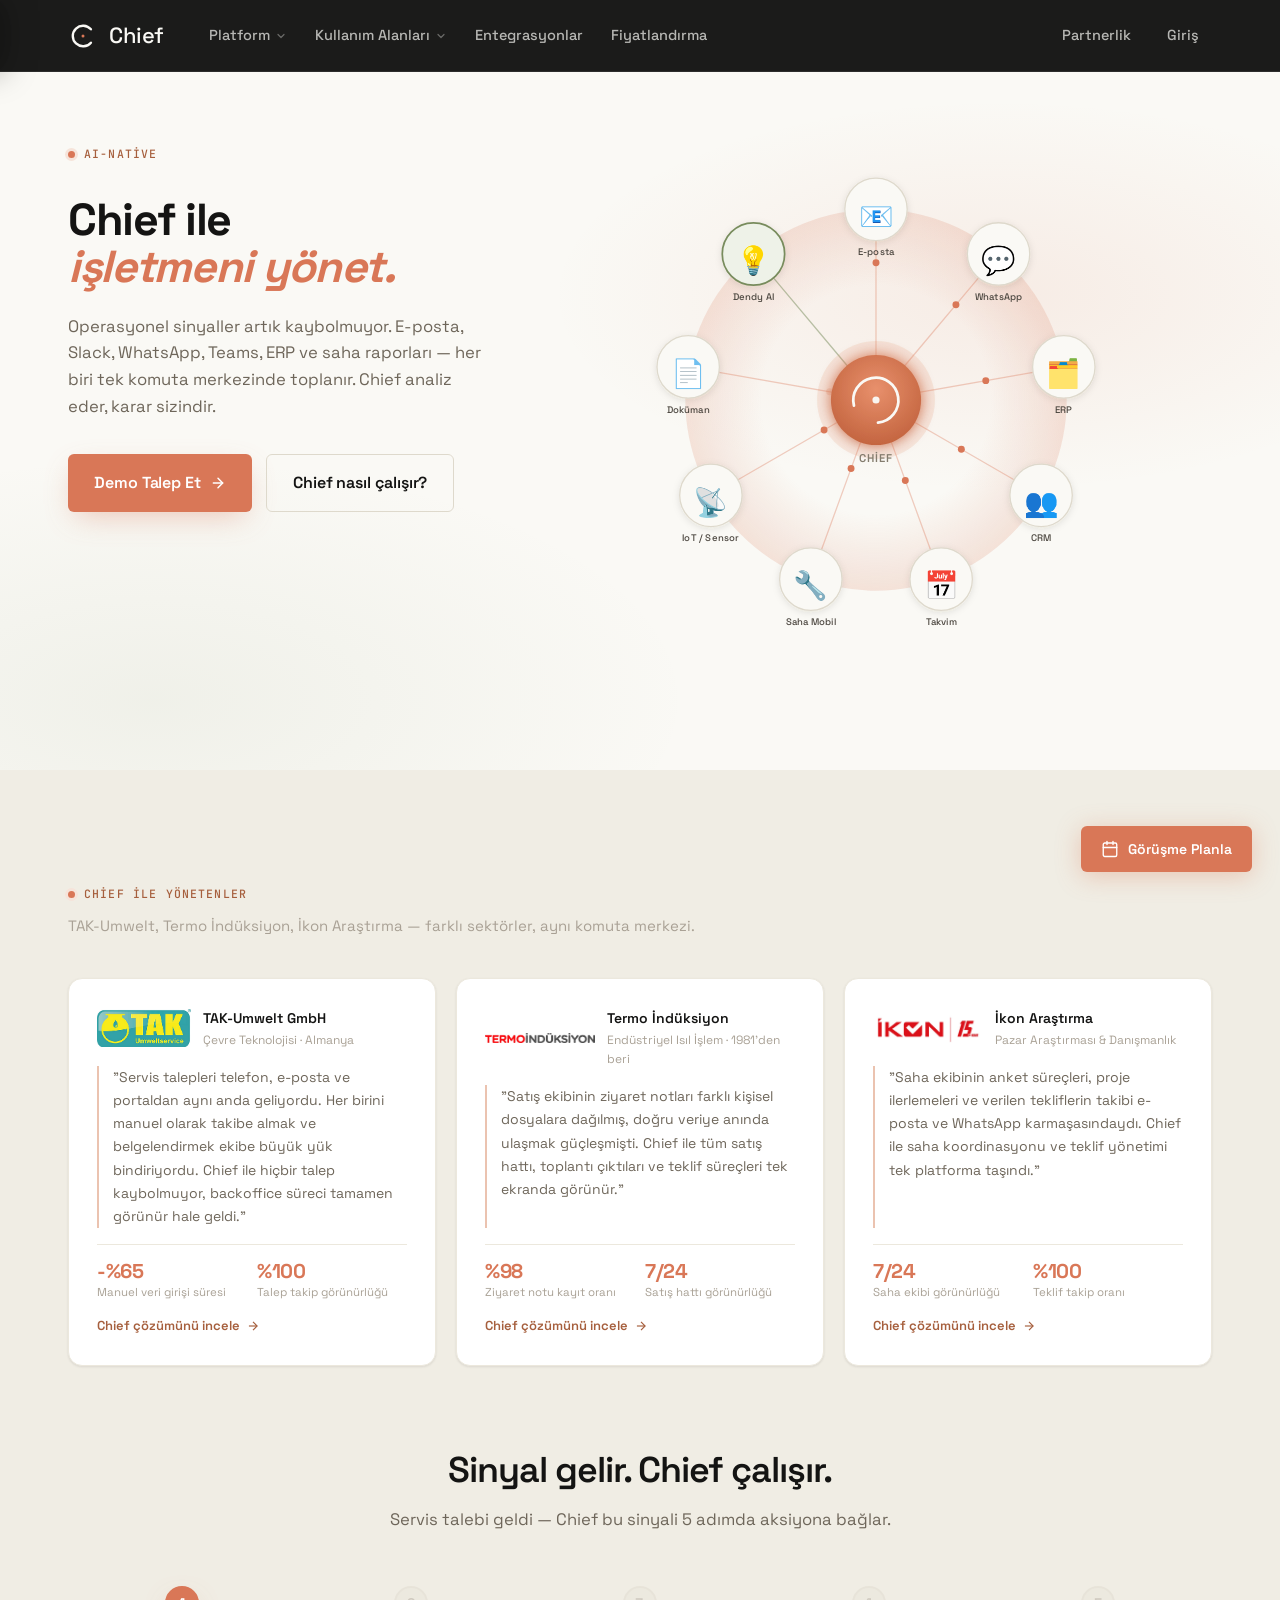
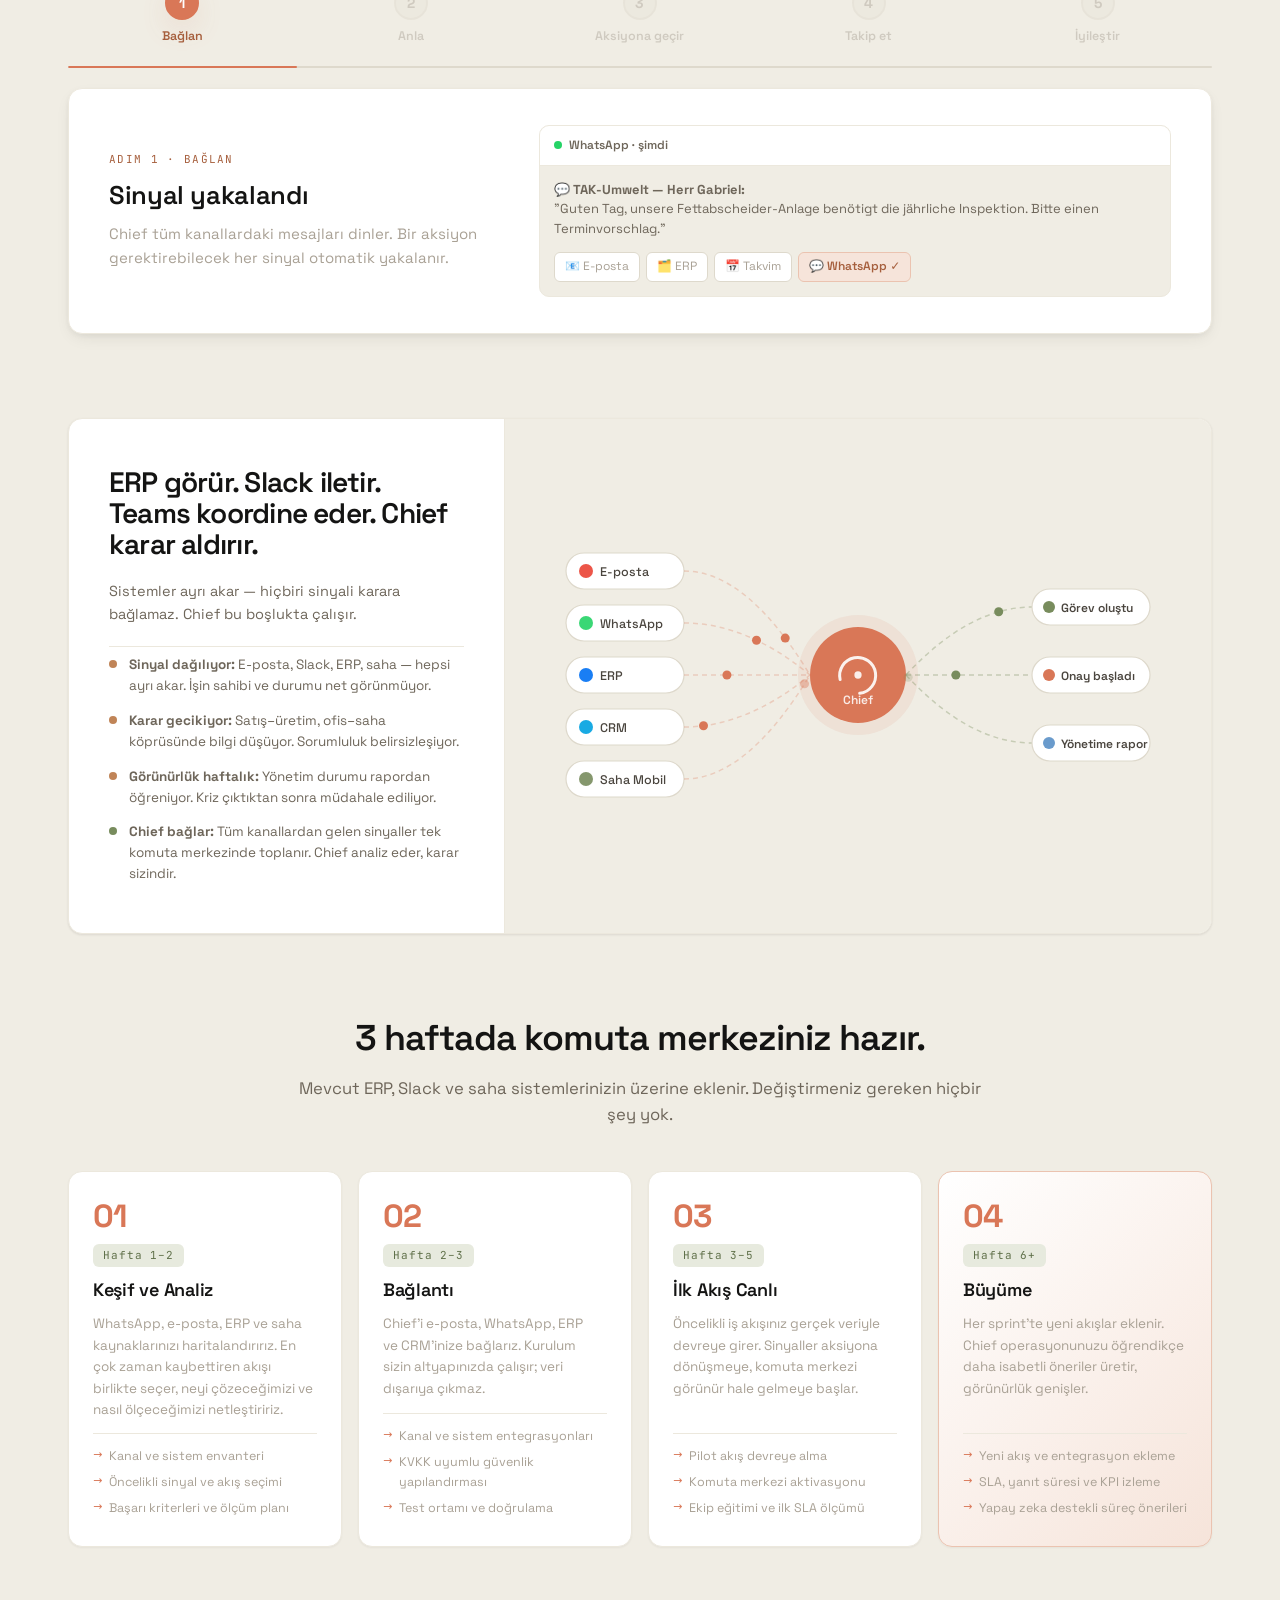
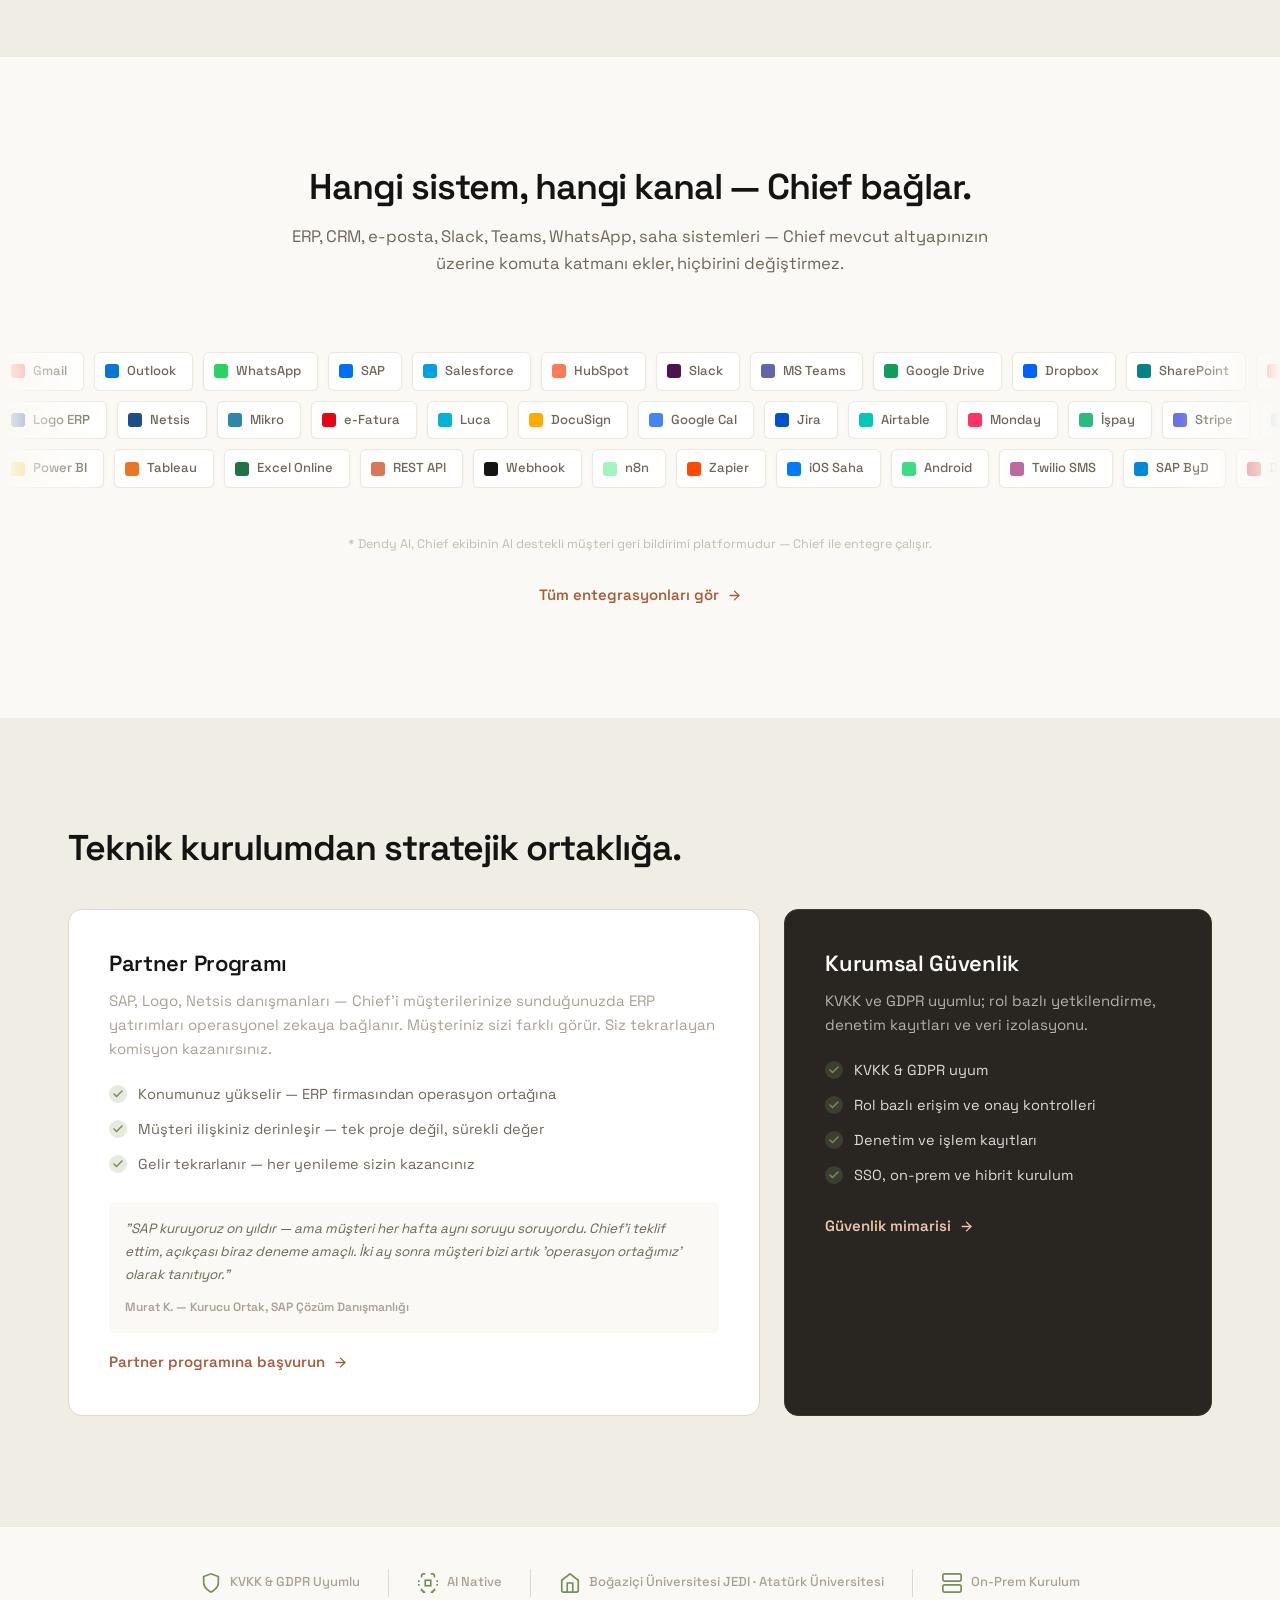
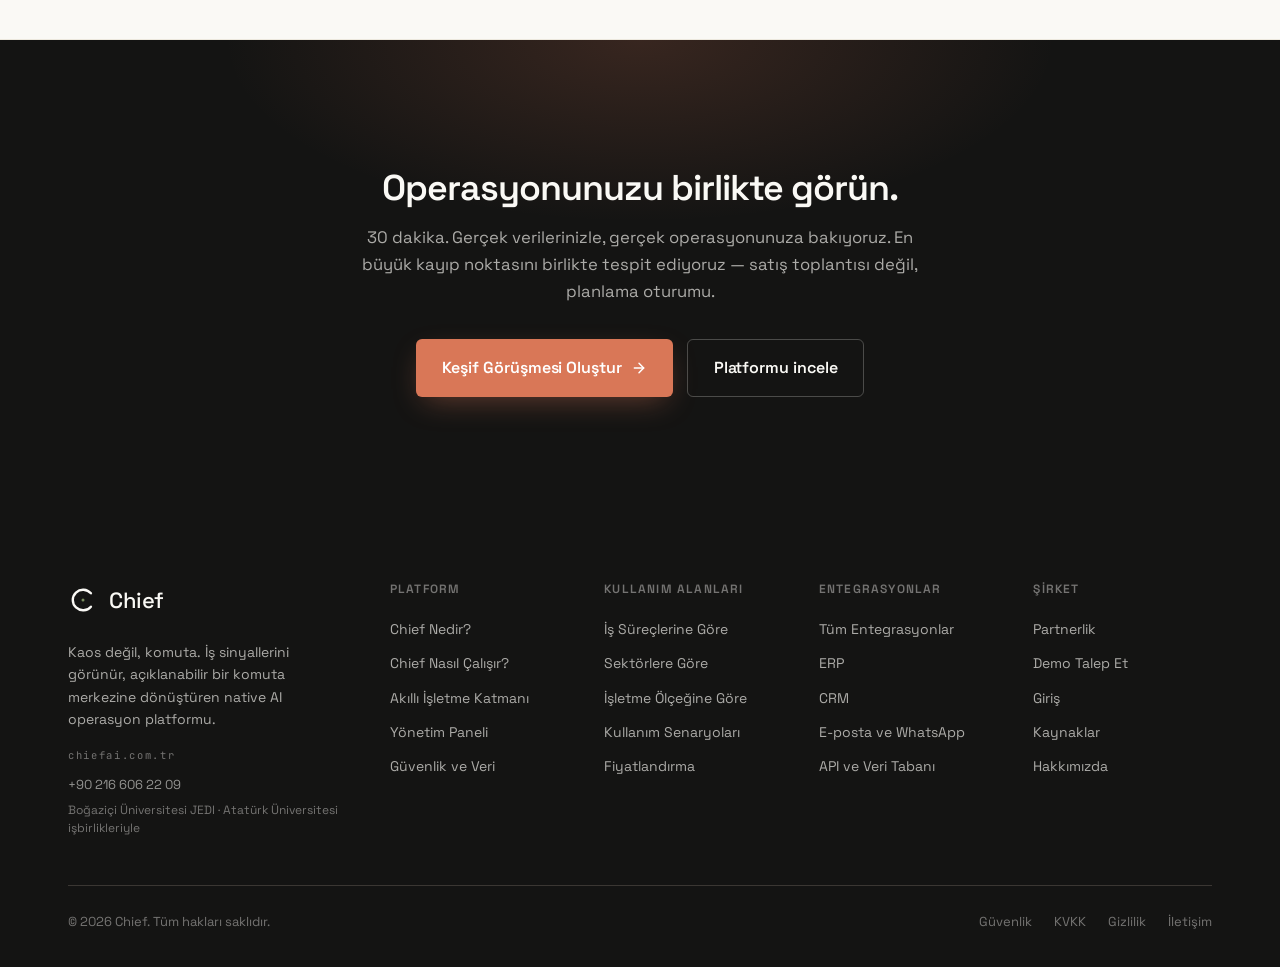
==== index-v2.html @ 94257697 "fix: Hakkimizda footer+drawer'a eklendi, footer kolon ID'leri duzeltildi" ====
<!DOCTYPE html>
<html lang="tr">
<head>
<meta charset="UTF-8" />
<meta http-equiv="Content-Type" content="text/html; charset=utf-8" />
<meta name="viewport" content="width=device-width, initial-scale=1.0" />
<title>Chief — İnsanın güvenilir yapay zeka ortağı · Native AI operasyon platformu</title>
<meta name="description" content="Chief; e-posta, WhatsApp, ERP, CRM ve saha kaynaklarından gelen iş sinyallerini görünür, açıklanabilir bir komuta merkezinde görev, onay ve karar destek akışlarına dönüştürür. İnsan denetiminde, AI-native." />
<link rel="stylesheet" href="fonts.css" />
<link rel="stylesheet" href="chief.css" />
<link rel="stylesheet" href="chief-hub.css" />
</head>
<body>

<!-- ============================ HEADER ============================ -->
<header class="site-header" id="siteHeader">
  <div class="nav-inner">
    <a href="#/" class="logo" aria-label="Chief ana sayfa">
      <svg class="logo-mark" viewBox="0 0 140 140" aria-hidden="true">
        <path class="c-ring" d="M 107 39 A 48 48 0 1 0 107 101" />
        <circle class="c-core" cx="70" cy="70" r="7" />
      </svg>
      <span class="logo-word">Chief</span>
    </a>

    <nav class="nav-main" aria-label="Ana menü">
      <a href="#/platform" class="nav-item" data-mega="platform">Platform <span class="chev"><svg viewBox="0 0 24 24" fill="none" stroke="currentColor" stroke-width="2.4" stroke-linecap="round" stroke-linejoin="round"><polyline points="6 9 12 15 18 9"/></svg></span></a>
      <a href="#/kullanim-alanlari" class="nav-item" data-mega="kullanim-alanlari">Kullanım Alanları <span class="chev"><svg viewBox="0 0 24 24" fill="none" stroke="currentColor" stroke-width="2.4" stroke-linecap="round" stroke-linejoin="round"><polyline points="6 9 12 15 18 9"/></svg></span></a>
      <a href="#/entegrasyonlar" class="nav-item">Entegrasyonlar</a>
      <a href="#/fiyatlandirma" class="nav-item">Fiyatlandırma</a>

    </nav>

    <button class="mobile-toggle" id="mobileToggle" aria-label="Menüyü aç"></button>

    <div class="nav-cta">
      <a href="#/partnerler" class="nav-cta-link">Partnerlik</a>
      <a href="#" class="nav-cta-link" id="loginTrigger">Giriş</a>
    </div>
  </div>
  <div id="megaContainer"></div>
  <div class="mobile-drawer" id="mobileDrawer"></div>
</header>

<main id="app" data-screen-label="Ana Sayfa">

<!-- ============================ HERO ============================ -->
<section class="hero">
  <div class="container">
    <div class="hero-grid">
      <div class="hero-copy">
        <span class="eyebrow" style="margin-bottom:18px">AI-native</span>
        <h1 style="margin-top:14px">Chief ile<br><em class="highlight">işletmeni yönet.</em></h1>
        <p class="lead hero-lead">Operasyonel sinyaller artık kaybolmuyor. E-posta, Slack, WhatsApp, Teams, ERP ve saha raporları — her biri tek komuta merkezinde toplanır. Chief analiz eder, karar sizindir.</p>
        <div class="hero-cta">
          <a href="#" data-cal="open" class="btn btn-clay btn-lg">Demo Talep Et <span class="arrow"><svg viewBox="0 0 24 24" fill="none" stroke="currentColor" stroke-width="2.2" stroke-linecap="round" stroke-linejoin="round"><line x1="5" y1="12" x2="19" y2="12"/><polyline points="12 5 19 12 12 19"/></svg></span></a>
          <a href="#/platform" class="btn btn-ghost btn-lg">Chief nasıl çalışır?</a>
        </div>
        <div id="heroChips" style="display:none"></div>
      </div>

      <div class="cc-stage" aria-hidden="true">
        <!-- Chief Hub Animation — Zapier-style bağlantı merkezi -->
        <div class="chief-hub-wrap">
          <svg class="chief-hub" viewBox="0 0 600 600" xmlns="http://www.w3.org/2000/svg"
               role="img" aria-label="Chief entegrasyon merkezi — 9 kaynak, bir komuta merkezi">
            <defs>
              <!-- Merkez clay daire glow -->
              <filter id="hubGlow" x="-50%" y="-50%" width="200%" height="200%">
                <feGaussianBlur stdDeviation="8" result="blur"/>
                <feMerge><feMergeNode in="blur"/><feMergeNode in="SourceGraphic"/></feMerge>
              </filter>
              <!-- Node drop-shadow -->
              <filter id="nodeShad" x="-30%" y="-30%" width="160%" height="160%">
                <feDropShadow dx="0" dy="2" stdDeviation="4" flood-color="rgba(41,38,34,0.10)"/>
              </filter>
              <!-- Clay merkez radial gradient -->
              <radialGradient id="clayGrad" cx="50%" cy="38%" r="62%">
                <stop offset="0%" stop-color="#E8906C"/>
                <stop offset="100%" stop-color="#C46540"/>
              </radialGradient>
              <!-- Breathing glow hale -->
              <radialGradient id="glowRing" cx="50%" cy="50%" r="50%">
                <stop offset="60%" stop-color="rgba(217,119,87,0)"/>
                <stop offset="100%" stop-color="rgba(217,119,87,0.18)"/>
              </radialGradient>
              <!-- animateMotion motion path'leri (defs içinde, görünmez) -->
              <path id="mp0" d="M300,248 L300,116"/>
              <path id="mp1" d="M333.4,260.2 L418.3,159"/>
              <path id="mp2" d="M351.2,291 L481.2,268"/>
              <path id="mp3" d="M345,326 L459.3,392"/>
              <path id="mp4" d="M317.8,348.9 L362.9,472.9"/>
              <path id="mp5" d="M282.2,348.9 L237.1,472.9"/>
              <path id="mp6" d="M255,326 L140.7,392"/>
              <path id="mp7" d="M248.8,291 L118.8,268"/>
              <path id="mp8" d="M266.6,260.2 L181.7,159"/>
            </defs>

            <!-- ARKA PLAN HALESİ -->
            <circle class="hub-glow-ring" cx="300" cy="300" r="220" fill="url(#glowRing)"/>

            <!-- BAĞLANTI ÇİZGİLERİ -->
            <line class="hub-line" id="l0" x1="300" y1="248" x2="300" y2="116" stroke="rgba(217,119,87,0.35)" stroke-width="1.5" stroke-linecap="round"/>
            <line class="hub-line" id="l1" x1="333.4" y1="260.2" x2="418.3" y2="159" stroke="rgba(217,119,87,0.35)" stroke-width="1.5" stroke-linecap="round"/>
            <line class="hub-line" id="l2" x1="351.2" y1="291" x2="481.2" y2="268" stroke="rgba(217,119,87,0.35)" stroke-width="1.5" stroke-linecap="round"/>
            <line class="hub-line" id="l3" x1="345" y1="326" x2="459.3" y2="392" stroke="rgba(217,119,87,0.35)" stroke-width="1.5" stroke-linecap="round"/>
            <line class="hub-line" id="l4" x1="317.8" y1="348.9" x2="362.9" y2="472.9" stroke="rgba(217,119,87,0.35)" stroke-width="1.5" stroke-linecap="round"/>
            <line class="hub-line" id="l5" x1="282.2" y1="348.9" x2="237.1" y2="472.9" stroke="rgba(217,119,87,0.35)" stroke-width="1.5" stroke-linecap="round"/>
            <line class="hub-line" id="l6" x1="255" y1="326" x2="140.7" y2="392" stroke="rgba(217,119,87,0.35)" stroke-width="1.5" stroke-linecap="round"/>
            <line class="hub-line" id="l7" x1="248.8" y1="291" x2="118.8" y2="268" stroke="rgba(217,119,87,0.35)" stroke-width="1.5" stroke-linecap="round"/>
            <line class="hub-line" id="l8" x1="266.6" y1="260.2" x2="181.7" y2="159" stroke="rgba(120,140,93,0.50)" stroke-width="1.5" stroke-linecap="round"/>

            <!-- DATA FLOW NOKTALARI -->
            <circle class="flow-dot" r="4" fill="#D97757" opacity="0">
              <animateMotion dur="2.4s" repeatCount="indefinite" begin="1.2s"><mpath href="#mp0"/></animateMotion>
              <animate attributeName="opacity" values="0;1;1;0" keyTimes="0;0.08;0.88;1" dur="2.4s" repeatCount="indefinite" begin="1.2s"/>
            </circle>
            <circle class="flow-dot" r="4" fill="#D97757" opacity="0">
              <animateMotion dur="2.4s" repeatCount="indefinite" begin="1.47s"><mpath href="#mp1"/></animateMotion>
              <animate attributeName="opacity" values="0;1;1;0" keyTimes="0;0.08;0.88;1" dur="2.4s" repeatCount="indefinite" begin="1.47s"/>
            </circle>
            <circle class="flow-dot" r="4" fill="#D97757" opacity="0">
              <animateMotion dur="2.4s" repeatCount="indefinite" begin="1.74s"><mpath href="#mp2"/></animateMotion>
              <animate attributeName="opacity" values="0;1;1;0" keyTimes="0;0.08;0.88;1" dur="2.4s" repeatCount="indefinite" begin="1.74s"/>
            </circle>
            <circle class="flow-dot" r="4" fill="#D97757" opacity="0">
              <animateMotion dur="2.4s" repeatCount="indefinite" begin="2.01s"><mpath href="#mp3"/></animateMotion>
              <animate attributeName="opacity" values="0;1;1;0" keyTimes="0;0.08;0.88;1" dur="2.4s" repeatCount="indefinite" begin="2.01s"/>
            </circle>
            <circle class="flow-dot" r="4" fill="#D97757" opacity="0">
              <animateMotion dur="2.4s" repeatCount="indefinite" begin="2.28s"><mpath href="#mp4"/></animateMotion>
              <animate attributeName="opacity" values="0;1;1;0" keyTimes="0;0.08;0.88;1" dur="2.4s" repeatCount="indefinite" begin="2.28s"/>
            </circle>
            <circle class="flow-dot" r="4" fill="#D97757" opacity="0">
              <animateMotion dur="2.4s" repeatCount="indefinite" begin="2.55s"><mpath href="#mp5"/></animateMotion>
              <animate attributeName="opacity" values="0;1;1;0" keyTimes="0;0.08;0.88;1" dur="2.4s" repeatCount="indefinite" begin="2.55s"/>
            </circle>
            <circle class="flow-dot" r="4" fill="#D97757" opacity="0">
              <animateMotion dur="2.4s" repeatCount="indefinite" begin="2.82s"><mpath href="#mp6"/></animateMotion>
              <animate attributeName="opacity" values="0;1;1;0" keyTimes="0;0.08;0.88;1" dur="2.4s" repeatCount="indefinite" begin="2.82s"/>
            </circle>
            <circle class="flow-dot" r="4" fill="#D97757" opacity="0">
              <animateMotion dur="2.4s" repeatCount="indefinite" begin="3.09s"><mpath href="#mp7"/></animateMotion>
              <animate attributeName="opacity" values="0;1;1;0" keyTimes="0;0.08;0.88;1" dur="2.4s" repeatCount="indefinite" begin="3.09s"/>
            </circle>
            <!-- Dendy flow dot: sage rengi -->
            <circle class="flow-dot" r="4" fill="#788C5D" opacity="0">
              <animateMotion dur="2.4s" repeatCount="indefinite" begin="3.36s"><mpath href="#mp8"/></animateMotion>
              <animate attributeName="opacity" values="0;1;1;0" keyTimes="0;0.08;0.88;1" dur="2.4s" repeatCount="indefinite" begin="3.36s"/>
            </circle>

            <!-- ENTEGRASYON NODE'LARI -->
            <!-- 0: E-posta  (300, 80) -->
            <g class="hub-node" style="animation-delay:0.05s,0.5s" transform="translate(300,80)">
              <circle r="36" fill="#FAF9F5" stroke="#DED9CC" stroke-width="1.5" filter="url(#nodeShad)"/>
              <text class="node-icon" y="4" text-anchor="middle">&#x1F4E7;</text>
              <text class="node-label hide-xs" y="53" text-anchor="middle">E-posta</text>
            </g>
            <!-- 1: WhatsApp  (441.4, 131.5) -->
            <g class="hub-node" style="animation-delay:0.15s,0.8s" transform="translate(441.4,131.5)">
              <circle r="36" fill="#FAF9F5" stroke="#DED9CC" stroke-width="1.5" filter="url(#nodeShad)"/>
              <text class="node-icon" y="4" text-anchor="middle">&#x1F4AC;</text>
              <text class="node-label hide-xs" y="53" text-anchor="middle">WhatsApp</text>
            </g>
            <!-- 2: ERP  (516.7, 261.8) -->
            <g class="hub-node" style="animation-delay:0.25s,1.1s" transform="translate(516.7,261.8)">
              <circle r="36" fill="#FAF9F5" stroke="#DED9CC" stroke-width="1.5" filter="url(#nodeShad)"/>
              <text class="node-icon" y="4" text-anchor="middle">&#x1F5C2;&#xFE0F;</text>
              <text class="node-label hide-xs" y="53" text-anchor="middle">ERP</text>
            </g>
            <!-- 3: CRM  (490.5, 410.0) -->
            <g class="hub-node" style="animation-delay:0.35s,1.4s" transform="translate(490.5,410)">
              <circle r="36" fill="#FAF9F5" stroke="#DED9CC" stroke-width="1.5" filter="url(#nodeShad)"/>
              <text class="node-icon" y="4" text-anchor="middle">&#x1F465;</text>
              <text class="node-label hide-xs" y="53" text-anchor="middle">CRM</text>
            </g>
            <!-- 4: Takvim  (375.2, 506.7) -->
            <g class="hub-node" style="animation-delay:0.45s,1.7s" transform="translate(375.2,506.7)">
              <circle r="36" fill="#FAF9F5" stroke="#DED9CC" stroke-width="1.5" filter="url(#nodeShad)"/>
              <text class="node-icon" y="4" text-anchor="middle">&#x1F4C5;</text>
              <text class="node-label hide-xs" y="53" text-anchor="middle">Takvim</text>
            </g>
            <!-- 5: Saha Mobil  (224.8, 506.7) -->
            <g class="hub-node" style="animation-delay:0.55s,2.0s" transform="translate(224.8,506.7)">
              <circle r="36" fill="#FAF9F5" stroke="#DED9CC" stroke-width="1.5" filter="url(#nodeShad)"/>
              <text class="node-icon" y="4" text-anchor="middle">&#x1F527;</text>
              <text class="node-label hide-xs" y="53" text-anchor="middle">Saha Mobil</text>
            </g>
            <!-- 6: IoT/Sensör  (109.5, 410.0) -->
            <g class="hub-node" style="animation-delay:0.65s,2.3s" transform="translate(109.5,410)">
              <circle r="36" fill="#FAF9F5" stroke="#DED9CC" stroke-width="1.5" filter="url(#nodeShad)"/>
              <text class="node-icon" y="4" text-anchor="middle">&#x1F4E1;</text>
              <text class="node-label hide-xs" y="53" text-anchor="middle">IoT / Sensor</text>
            </g>
            <!-- 7: Dokümanlar  (83.3, 261.8) -->
            <g class="hub-node" style="animation-delay:0.75s,2.6s" transform="translate(83.3,261.8)">
              <circle r="36" fill="#FAF9F5" stroke="#DED9CC" stroke-width="1.5" filter="url(#nodeShad)"/>
              <text class="node-icon" y="4" text-anchor="middle">&#x1F4C4;</text>
              <text class="node-label hide-xs" y="53" text-anchor="middle">Doküman</text>
            </g>
            <!-- 8: Dendy  (158.6, 131.5) — AI partner, sage border -->
            <g class="hub-node hub-node--sage" style="animation-delay:0.85s,2.9s" transform="translate(158.6,131.5)">
              <circle r="36" fill="#EEF2E8" stroke="#788C5D" stroke-width="2" filter="url(#nodeShad)"/>
              <text class="node-icon" y="4" text-anchor="middle">&#x1F4A1;</text>
              <text class="node-label hide-xs" y="53" text-anchor="middle" fill="#5F7049">Dendy AI</text>
            </g>

            <!-- CHIEF MERKEZ -->
            <circle class="hub-center-halo" cx="300" cy="300" r="68" fill="rgba(217,119,87,0.14)"/>
            <circle class="hub-center-ring" cx="300" cy="300" r="52" fill="url(#clayGrad)" filter="url(#hubGlow)"/>
            <!-- C arc: doğru koordinatlar (r=26, merkez 300,300, gap sağda ~80°) + rotasyon -->
            <path d="M 320 283 A 26 26 0 1 0 320 317"
                  fill="none" stroke="#FAF9F5" stroke-width="3.2" stroke-linecap="round">
              <animateTransform attributeName="transform" type="rotate"
                from="0 300 300" to="360 300 300" dur="9s" repeatCount="indefinite"/>
            </path>
            <!-- Merkez nokta: sabit, hafif pulse -->
            <circle cx="300" cy="300" r="4.5" fill="#FAF9F5">
              <animate attributeName="r" values="4;5.5;4" dur="3s" repeatCount="indefinite"/>
              <animate attributeName="opacity" values="1;0.65;1" dur="3s" repeatCount="indefinite"/>
            </circle>
            <text class="hub-center-label" x="300" y="372" text-anchor="middle">Chief</text>
          </svg>
        </div>
      </div>
    </div>
  </div>
</section>

<!-- ============================ SOCIAL PROOF ============================ -->
<section class="social-proof-section">
  <div class="container">
    <div class="sp-header reveal">
      <span class="eyebrow">Chief ile Yönetenler</span>
      <p class="sp-sub">TAK-Umwelt, Termo İndüksiyon, İkon Araştırma — farklı sektörler, aynı komuta merkezi.</p>
    </div>
    <div class="sp-grid">

      <div class="sp-card reveal" data-delay="0">
        <div class="sp-logo-row">
          <div class="sp-logo-img-wrap">
            <img src="logo-tak.png" alt="TAK-Umwelt GmbH" class="sp-logo-img">
          </div>
          <div>
            <div class="sp-company">TAK-Umwelt GmbH</div>
            <div class="sp-industry">Çevre Teknolojisi · Almanya</div>
          </div>
        </div>
        <blockquote class="sp-quote">"Servis talepleri telefon, e-posta ve portaldan aynı anda geliyordu. Her birini manuel olarak takibe almak ve belgelendirmek ekibe büyük yük bindiriyordu. Chief ile hiçbir talep kaybolmuyor, backoffice süreci tamamen görünür hale geldi."</blockquote>
        <div class="sp-metrics">
          <div class="sp-metric"><span class="sp-num">-%65</span><span class="sp-label">Manuel veri girişi süresi</span></div>
          <div class="sp-metric"><span class="sp-num">%100</span><span class="sp-label">Talep takip görünürlüğü</span></div>
        </div>
        <button class="sp-read-btn" data-case="tak">Chief çözümünü incele <svg viewBox="0 0 24 24" fill="none" stroke="currentColor" stroke-width="2" width="14" height="14"><line x1="5" y1="12" x2="19" y2="12"/><polyline points="12 5 19 12 12 19"/></svg></button>
      </div>

      <div class="sp-card reveal" data-delay="120">
        <div class="sp-logo-row">
          <div class="sp-logo-img-wrap">
            <img src="logo-termoinduktion.jpg" alt="Termo İndüksiyon" class="sp-logo-img">
          </div>
          <div>
            <div class="sp-company">Termo İndüksiyon</div>
            <div class="sp-industry">Endüstriyel Isıl İşlem · 1981'den beri</div>
          </div>
        </div>
        <blockquote class="sp-quote">"Satış ekibinin ziyaret notları farklı kişisel dosyalara dağılmış, doğru veriye anında ulaşmak güçleşmişti. Chief ile tüm satış hattı, toplantı çıktıları ve teklif süreçleri tek ekranda görünür."</blockquote>
        <div class="sp-metrics">
          <div class="sp-metric"><span class="sp-num">%98</span><span class="sp-label">Ziyaret notu kayıt oranı</span></div>
          <div class="sp-metric"><span class="sp-num">7/24</span><span class="sp-label">Satış hattı görünürlüğü</span></div>
        </div>
        <button class="sp-read-btn" data-case="termo">Chief çözümünü incele <svg viewBox="0 0 24 24" fill="none" stroke="currentColor" stroke-width="2" width="14" height="14"><line x1="5" y1="12" x2="19" y2="12"/><polyline points="12 5 19 12 12 19"/></svg></button>
      </div>

      <div class="sp-card reveal" data-delay="240">
        <div class="sp-logo-row">
          <div class="sp-logo-img-wrap">
            <img src="logo-ikon.png" alt="İkon Araştırma" class="sp-logo-img">
          </div>
          <div>
            <div class="sp-company">İkon Araştırma</div>
            <div class="sp-industry">Pazar Araştırması & Danışmanlık</div>
          </div>
        </div>
        <blockquote class="sp-quote">"Saha ekibinin anket süreçleri, proje ilerlemeleri ve verilen tekliflerin takibi e-posta ve WhatsApp karmaşasındaydı. Chief ile saha koordinasyonu ve teklif yönetimi tek platforma taşındı."</blockquote>
        <div class="sp-metrics">
          <div class="sp-metric"><span class="sp-num">7/24</span><span class="sp-label">Saha ekibi görünürlüğü</span></div>
          <div class="sp-metric"><span class="sp-num">%100</span><span class="sp-label">Teklif takip oranı</span></div>
        </div>
        <button class="sp-read-btn" data-case="ikon">Chief çözümünü incele <svg viewBox="0 0 24 24" fill="none" stroke="currentColor" stroke-width="2" width="14" height="14"><line x1="5" y1="12" x2="19" y2="12"/><polyline points="12 5 19 12 12 19"/></svg></button>
      </div>

    </div>
  </div>
</section>


<!-- ============================ FLOW ============================ -->
<section class="bg-warm section-flow">
  <div class="container">
    <div class="section-head center reveal">
      <h2>Sinyal gelir. Chief çalışır.</h2>
      <p class="lead">Servis talebi geldi — Chief bu sinyali 5 adımda aksiyona bağlar.</p>
    </div>

    <div class="flow-player reveal" data-delay="100" id="flowPlayer">
      <!-- Adım çubuğu -->
      <div class="fp-track">
        <div class="fp-step fp-active" data-i="0"><span class="fp-num">1</span><span class="fp-lbl">Bağlan</span></div>
        <div class="fp-step" data-i="1"><span class="fp-num">2</span><span class="fp-lbl">Anla</span></div>
        <div class="fp-step" data-i="2"><span class="fp-num">3</span><span class="fp-lbl">Aksiyona geçir</span></div>
        <div class="fp-step" data-i="3"><span class="fp-num">4</span><span class="fp-lbl">Takip et</span></div>
        <div class="fp-step" data-i="4"><span class="fp-num">5</span><span class="fp-lbl">İyileştir</span></div>
        <div class="fp-bar"><div class="fp-bar-fill" id="fpBarFill"></div></div>
      </div>

      <!-- İçerik kartları -->
      <div class="fp-cards">

        <!-- Adım 1: Bağlan -->
        <div class="fp-card fp-visible" data-i="0">
          <div class="fp-card-left">
            <div class="fp-tag">Adım 1 · Bağlan</div>
            <h3>Sinyal yakalandı</h3>
            <p>Chief tüm kanallardaki mesajları dinler. Bir aksiyon gerektirebilecek her sinyal otomatik yakalanır.</p>
          </div>
          <div class="fp-card-right">
            <div class="fp-mock">
              <div class="fp-mock-bar"><span class="fp-mock-dot" style="background:#25D366"></span> WhatsApp · şimdi</div>
              <div class="fp-mock-msg">💬 <b>TAK-Umwelt — Herr Gabriel:</b><br>"Guten Tag, unsere Fettabscheider-Anlage benötigt die jährliche Inspektion. Bitte einen Terminvorschlag."</div>
              <div class="fp-mock-chips">
                <span class="fp-chip">📧 E-posta</span>
                <span class="fp-chip">🗂️ ERP</span>
                <span class="fp-chip">📅 Takvim</span>
                <span class="fp-chip fp-chip-active">💬 WhatsApp ✓</span>
              </div>
            </div>
          </div>
        </div>

        <!-- Adım 2: Anla -->
        <div class="fp-card" data-i="1">
          <div class="fp-card-left">
            <div class="fp-tag">Adım 2 · Anla</div>
            <h3>İçerik analiz edildi</h3>
            <p>Konu, müşteri, aciliyet ve eksik bilgiler otomatik tespit edilir. İnsan okumak zorunda değil.</p>
          </div>
          <div class="fp-card-right">
            <div class="fp-mock">
              <div class="fp-mock-bar"><span class="fp-mock-dot" style="background:#788C5D"></span> Chief · Analiz</div>
              <div class="fp-mock-rows">
                <div class="fp-row"><span class="fp-row-k">Konu</span><span class="fp-row-v">Yıllık Bakım Talebi</span></div>
                <div class="fp-row"><span class="fp-row-k">Müşteri</span><span class="fp-row-v">TAK-Umwelt — Herr Gabriel</span></div>
                <div class="fp-row"><span class="fp-row-k">Ekipman</span><span class="fp-row-v">Fettabscheider Anlage</span></div>
                <div class="fp-row fp-row-warn"><span class="fp-row-k">⚠ Eksik</span><span class="fp-row-v">Müsaitlik tarihi, saha adresi</span></div>
              </div>
            </div>
          </div>
        </div>

        <!-- Adım 3: Aksiyona geçir -->
        <div class="fp-card" data-i="2">
          <div class="fp-card-left">
            <div class="fp-tag">Adım 3 · Aksiyona geçir</div>
            <h3>Görev ve onay oluştu</h3>
            <p>Sorumlu atandı, SLA belirlendi, onay zinciri kuruldu. Her şey kayıt altında.</p>
          </div>
          <div class="fp-card-right">
            <div class="fp-mock">
              <div class="fp-mock-bar"><span class="fp-mock-dot" style="background:#D97757"></span> Chief · Görev #1284</div>
              <div class="fp-mock-rows">
                <div class="fp-row"><span class="fp-row-k">Sorumlu</span><span class="fp-row-v">Satış Ekibi</span></div>
                <div class="fp-row"><span class="fp-row-k">SLA</span><span class="fp-row-v">24 saat</span></div>
                <div class="fp-row"><span class="fp-row-k">Onay</span><span class="fp-row-v">Satış Müdürü → CFO</span></div>
                <div class="fp-row fp-row-ok"><span class="fp-row-k">Durum</span><span class="fp-row-v">✓ Akışta</span></div>
              </div>
            </div>
          </div>
        </div>

        <!-- Adım 4: Takip et -->
        <div class="fp-card" data-i="3">
          <div class="fp-card-left">
            <div class="fp-tag">Adım 4 · Takip et</div>
            <h3>Komuta merkezinde izleniyor</h3>
            <p>Gecikme, risk ve tamamlama durumu gerçek zamanlı görünür. Yönetim ekranına düşer.</p>
          </div>
          <div class="fp-card-right">
            <div class="fp-mock">
              <div class="fp-mock-bar"><span class="fp-mock-dot" style="background:#D97757"></span> Komuta Merkezi</div>
              <div class="fp-mock-stats">
                <div class="fp-stat-box"><div class="fp-stat-n">128</div><div class="fp-stat-l">Açık İş</div></div>
                <div class="fp-stat-box fp-stat-clay"><div class="fp-stat-n">23</div><div class="fp-stat-l">Öneri</div></div>
                <div class="fp-stat-box fp-stat-warn"><div class="fp-stat-n">14</div><div class="fp-stat-l">Riskli</div></div>
                <div class="fp-stat-box"><div class="fp-stat-n">7</div><div class="fp-stat-l">Onay Bekler</div></div>
              </div>
            </div>
          </div>
        </div>

        <!-- Adım 5: İyileştir -->
        <div class="fp-card" data-i="4">
          <div class="fp-card-left">
            <div class="fp-tag">Adım 5 · İyileştir</div>
            <h3>Haftalık özet hazırlandı</h3>
            <p>Tüm süreçteki KPI, gecikme ve iyileştirme önerileri otomatik raporlanır.</p>
          </div>
          <div class="fp-card-right">
            <div class="fp-mock">
              <div class="fp-mock-bar"><span class="fp-mock-dot" style="background:#788C5D"></span> Chief · Haftalık Özet</div>
              <div class="fp-mock-rows">
                <div class="fp-row fp-row-ok"><span class="fp-row-k">Teklif SLA</span><span class="fp-row-v">%94 zamanında</span></div>
                <div class="fp-row"><span class="fp-row-k">Onay süresi</span><span class="fp-row-v">Ort. 4.2 saat</span></div>
                <div class="fp-row fp-row-warn"><span class="fp-row-k">Öneri</span><span class="fp-row-v">Saha devir teslimi yavaşlıyor</span></div>
              </div>
            </div>
          </div>
        </div>

      </div><!-- /fp-cards -->
    </div><!-- /flow-player -->
  </div>
</section>

<!-- ============================ NEDEN CHIEF ============================ -->
<section class="neden-chief-section">
  <div class="container">
    <div class="nc-layout">
      <!-- Sol: başlık + sade liste -->
      <div class="nc-left">
        <h2>ERP görür. Slack iletir. Teams koordine eder. Chief karar aldırır.</h2>
        <p class="lead">Sistemler ayrı akar — hiçbiri sinyali karara bağlamaz. Chief bu boşlukta çalışır.</p>
        <ul class="nc-list">
          <li>
            <span class="nc-li-dot" style="background:var(--copper)"></span>
            <span><strong>Sinyal dağılıyor:</strong> E-posta, Slack, ERP, saha — hepsi ayrı akar. İşin sahibi ve durumu net görünmüyor.</span>
          </li>
          <li>
            <span class="nc-li-dot" style="background:var(--copper)"></span>
            <span><strong>Karar gecikiyor:</strong> Satış–üretim, ofis–saha köprüsünde bilgi düşüyor. Sorumluluk belirsizleşiyor.</span>
          </li>
          <li>
            <span class="nc-li-dot" style="background:var(--copper)"></span>
            <span><strong>Görünürlük haftalık:</strong> Yönetim durumu rapordan öğreniyor. Kriz çıktıktan sonra müdahale ediliyor.</span>
          </li>
          <li>
            <span class="nc-li-dot" style="background:var(--sage)"></span>
            <span><strong>Chief bağlar:</strong> Tüm kanallardan gelen sinyaller tek komuta merkezinde toplanır. Chief analiz eder, karar sizindir.</span>
          </li>
        </ul>
      </div>

      <!-- Sağ: Self-contained SVG diagram -->
      <div class="nc-right">
        <svg class="nc-diagram-svg" viewBox="0 0 600 300" xmlns="http://www.w3.org/2000/svg">
          <!-- Kaynak kutuları: x=8, w=118, h=36, rx=18 -->
          <!-- E-posta y=27 -->
          <rect x="8" y="27" width="118" height="36" rx="18" fill="#fff" stroke="#DED9CC" stroke-width="1.2"/>
          <circle cx="28" cy="45" r="7" fill="#EA4335" opacity=".9"/>
          <text x="42" y="50" font-family="Space Grotesk,sans-serif" font-size="12.5" fill="#4A453E" font-weight="500">E-posta</text>

          <!-- WhatsApp y=79 -->
          <rect x="8" y="79" width="118" height="36" rx="18" fill="#fff" stroke="#DED9CC" stroke-width="1.2"/>
          <circle cx="28" cy="97" r="7" fill="#25D366" opacity=".9"/>
          <text x="42" y="102" font-family="Space Grotesk,sans-serif" font-size="12.5" fill="#4A453E" font-weight="500">WhatsApp</text>

          <!-- ERP y=131 -->
          <rect x="8" y="131" width="118" height="36" rx="18" fill="#fff" stroke="#DED9CC" stroke-width="1.2"/>
          <circle cx="28" cy="149" r="7" fill="#0070F3" opacity=".9"/>
          <text x="42" y="154" font-family="Space Grotesk,sans-serif" font-size="12.5" fill="#4A453E" font-weight="500">ERP</text>

          <!-- CRM y=183 -->
          <rect x="8" y="183" width="118" height="36" rx="18" fill="#fff" stroke="#DED9CC" stroke-width="1.2"/>
          <circle cx="28" cy="201" r="7" fill="#00A1E0" opacity=".9"/>
          <text x="42" y="206" font-family="Space Grotesk,sans-serif" font-size="12.5" fill="#4A453E" font-weight="500">CRM</text>

          <!-- Saha y=235 -->
          <rect x="8" y="235" width="118" height="36" rx="18" fill="#fff" stroke="#DED9CC" stroke-width="1.2"/>
          <circle cx="28" cy="253" r="7" fill="#788C5D" opacity=".9"/>
          <text x="42" y="258" font-family="Space Grotesk,sans-serif" font-size="12.5" fill="#4A453E" font-weight="500">Saha Mobil</text>

          <!-- Giriş çizgileri: kaynak sağ kenarı (126) → brain sol (252) -->
          <path d="M 126,45  Q 189,45  252,149" fill="none" stroke="rgba(217,119,87,.28)" stroke-width="1.5" stroke-dasharray="5 4"/>
          <path d="M 126,97  Q 189,97  252,149" fill="none" stroke="rgba(217,119,87,.28)" stroke-width="1.5" stroke-dasharray="5 4"/>
          <path d="M 126,149 L 252,149"          fill="none" stroke="rgba(217,119,87,.28)" stroke-width="1.5" stroke-dasharray="5 4"/>
          <path d="M 126,201 Q 189,201 252,149" fill="none" stroke="rgba(217,119,87,.28)" stroke-width="1.5" stroke-dasharray="5 4"/>
          <path d="M 126,253 Q 189,253 252,149" fill="none" stroke="rgba(217,119,87,.28)" stroke-width="1.5" stroke-dasharray="5 4"/>

          <!-- Data flow dots — giriş -->
          <circle r="4.5" fill="#D97757" opacity="0">
            <animateMotion dur="1.8s" repeatCount="indefinite" begin="0s"    path="M 126,45  Q 189,45  252,149"/>
            <animate attributeName="opacity" values="0;1;1;0" keyTimes="0;0.1;0.85;1" dur="1.8s" repeatCount="indefinite" begin="0s"/>
          </circle>
          <circle r="4.5" fill="#D97757" opacity="0">
            <animateMotion dur="1.8s" repeatCount="indefinite" begin="0.36s" path="M 126,97  Q 189,97  252,149"/>
            <animate attributeName="opacity" values="0;1;1;0" keyTimes="0;0.1;0.85;1" dur="1.8s" repeatCount="indefinite" begin="0.36s"/>
          </circle>
          <circle r="4.5" fill="#D97757" opacity="0">
            <animateMotion dur="1.8s" repeatCount="indefinite" begin="0.72s" path="M 126,149 L 252,149"/>
            <animate attributeName="opacity" values="0;1;1;0" keyTimes="0;0.1;0.85;1" dur="1.8s" repeatCount="indefinite" begin="0.72s"/>
          </circle>
          <circle r="4.5" fill="#D97757" opacity="0">
            <animateMotion dur="1.8s" repeatCount="indefinite" begin="1.08s" path="M 126,201 Q 189,201 252,149"/>
            <animate attributeName="opacity" values="0;1;1;0" keyTimes="0;0.1;0.85;1" dur="1.8s" repeatCount="indefinite" begin="1.08s"/>
          </circle>
          <circle r="4.5" fill="#D97757" opacity="0">
            <animateMotion dur="1.8s" repeatCount="indefinite" begin="1.44s" path="M 126,253 Q 189,253 252,149"/>
            <animate attributeName="opacity" values="0;1;1;0" keyTimes="0;0.1;0.85;1" dur="1.8s" repeatCount="indefinite" begin="1.44s"/>
          </circle>

          <!-- Chief merkez: cx=300, cy=149, r=48 -->
          <circle cx="300" cy="149" r="60" fill="rgba(217,119,87,.1)"/>
          <circle cx="300" cy="149" r="48" fill="#D97757"/>
          <!-- C arc dönen -->
          <path d="M 314 137 A 18 18 0 1 0 314 161" fill="none" stroke="rgba(255,255,255,.9)" stroke-width="3" stroke-linecap="round">
            <animateTransform attributeName="transform" type="rotate" from="0 300 149" to="360 300 149" dur="9s" repeatCount="indefinite"/>
          </path>
          <!-- Merkez nokta -->
          <circle cx="300" cy="149" r="4">
            <animate attributeName="r" values="3.5;5;3.5" dur="3s" repeatCount="indefinite"/>
            <animate attributeName="fill" values="rgba(255,255,255,.9);rgba(255,255,255,.6);rgba(255,255,255,.9)" dur="3s" repeatCount="indefinite"/>
          </circle>
          <text x="300" y="178" text-anchor="middle" font-family="Space Grotesk,sans-serif" font-size="12" fill="rgba(255,255,255,.85)" font-weight="600">Chief</text>

          <!-- Çıkış çizgileri: brain sağ (348) → output sol (474) -->
          <path d="M 348,149 Q 411,81  474,81"  fill="none" stroke="rgba(120,140,93,.35)" stroke-width="1.5" stroke-dasharray="5 4"/>
          <path d="M 348,149 L 474,149"          fill="none" stroke="rgba(120,140,93,.35)" stroke-width="1.5" stroke-dasharray="5 4"/>
          <path d="M 348,149 Q 411,217 474,217" fill="none" stroke="rgba(120,140,93,.35)" stroke-width="1.5" stroke-dasharray="5 4"/>

          <!-- Data flow dots — çıkış -->
          <circle r="4.5" fill="#788C5D" opacity="0">
            <animateMotion dur="1.6s" repeatCount="indefinite" begin="0.3s"  path="M 348,149 Q 411,81  474,81"/>
            <animate attributeName="opacity" values="0;1;1;0" keyTimes="0;0.1;0.85;1" dur="1.6s" repeatCount="indefinite" begin="0.3s"/>
          </circle>
          <circle r="4.5" fill="#788C5D" opacity="0">
            <animateMotion dur="1.6s" repeatCount="indefinite" begin="0.9s"  path="M 348,149 L 474,149"/>
            <animate attributeName="opacity" values="0;1;1;0" keyTimes="0;0.1;0.85;1" dur="1.6s" repeatCount="indefinite" begin="0.9s"/>
          </circle>
          <circle r="4.5" fill="#788C5D" opacity="0">
            <animateMotion dur="1.6s" repeatCount="indefinite" begin="1.5s"  path="M 348,149 Q 411,217 474,217"/>
            <animate attributeName="opacity" values="0;1;1;0" keyTimes="0;0.1;0.85;1" dur="1.6s" repeatCount="indefinite" begin="1.5s"/>
          </circle>

          <!-- Çıktı kutuları: x=474, w=118, h=36, rx=18 -->
          <!-- Görev y=63 -->
          <rect x="474" y="63" width="118" height="36" rx="18" fill="#fff" stroke="#DED9CC" stroke-width="1.2"/>
          <circle cx="491" cy="81" r="6" fill="#788C5D"/>
          <text x="503" y="86" font-family="Space Grotesk,sans-serif" font-size="12" fill="#4A453E" font-weight="600">Görev oluştu</text>

          <!-- Onay y=131 -->
          <rect x="474" y="131" width="118" height="36" rx="18" fill="#fff" stroke="#DED9CC" stroke-width="1.2"/>
          <circle cx="491" cy="149" r="6" fill="#D97757"/>
          <text x="503" y="154" font-family="Space Grotesk,sans-serif" font-size="12" fill="#4A453E" font-weight="600">Onay başladı</text>

          <!-- Rapor y=199 -->
          <rect x="474" y="199" width="118" height="36" rx="18" fill="#fff" stroke="#DED9CC" stroke-width="1.2"/>
          <circle cx="491" cy="217" r="6" fill="#6A9BCC"/>
          <text x="503" y="222" font-family="Space Grotesk,sans-serif" font-size="12" fill="#4A453E" font-weight="600">Yönetime rapor</text>
        </svg>
      </div>
    </div>
  </div>
</section>

<!-- ============================ CHIEF VADİ ============================ -->
<section class="promise-section bg-warm">
  <div class="container">
    <div class="section-head center reveal">
      <h2>3 haftada komuta merkeziniz hazır.</h2>
      <p class="lead">Mevcut ERP, Slack ve saha sistemlerinizin üzerine eklenir. Değiştirmeniz gereken hiçbir şey yok.</p>
    </div>
    <div class="promise-grid">
      <div class="promise-card reveal" data-delay="0">
        <div class="pc-num">01</div>
        <div class="pc-timeline">Hafta 1–2</div>
        <h3>Keşif ve Analiz</h3>
        <p>WhatsApp, e-posta, ERP ve saha kaynaklarınızı haritalandırırız. En çok zaman kaybettiren akışı birlikte seçer, neyi çözeceğimizi ve nasıl ölçeceğimizi netleştiririz.</p>
        <ul class="pc-list">
          <li>Kanal ve sistem envanteri</li>
          <li>Öncelikli sinyal ve akış seçimi</li>
          <li>Başarı kriterleri ve ölçüm planı</li>
        </ul>
      </div>
      <div class="promise-card reveal" data-delay="100">
        <div class="pc-num">02</div>
        <div class="pc-timeline">Hafta 2–3</div>
        <h3>Bağlantı</h3>
        <p>Chief'i e-posta, WhatsApp, ERP ve CRM'inize bağlarız. Kurulum sizin altyapınızda çalışır; veri dışarıya çıkmaz.</p>
        <ul class="pc-list">
          <li>Kanal ve sistem entegrasyonları</li>
          <li>KVKK uyumlu güvenlik yapılandırması</li>
          <li>Test ortamı ve doğrulama</li>
        </ul>
      </div>
      <div class="promise-card reveal" data-delay="200">
        <div class="pc-num">03</div>
        <div class="pc-timeline">Hafta 3–5</div>
        <h3>İlk Akış Canlı</h3>
        <p>Öncelikli iş akışınız gerçek veriyle devreye girer. Sinyaller aksiyona dönüşmeye, komuta merkezi görünür hale gelmeye başlar.</p>
        <ul class="pc-list">
          <li>Pilot akış devreye alma</li>
          <li>Komuta merkezi aktivasyonu</li>
          <li>Ekip eğitimi ve ilk SLA ölçümü</li>
        </ul>
      </div>
      <div class="promise-card reveal promise-card--highlight" data-delay="300">
        <div class="pc-num">04</div>
        <div class="pc-timeline">Hafta 6+</div>
        <h3>Büyüme</h3>
        <p>Her sprint'te yeni akışlar eklenir. Chief operasyonunuzu öğrendikçe daha isabetli öneriler üretir, görünürlük genişler.</p>
        <ul class="pc-list">
          <li>Yeni akış ve entegrasyon ekleme</li>
          <li>SLA, yanıt süresi ve KPI izleme</li>
          <li>Yapay zeka destekli süreç önerileri</li>
        </ul>
      </div>
    </div>
  </div>
</section>

<div id="solutionsPreview" style="display:none"></div>

<!-- ============================ INTEGRATIONS ============================ -->
<section class="integ-section">
  <div class="container">
    <div class="section-head center reveal">
      <h2>Hangi sistem, hangi kanal — Chief bağlar.</h2>
      <p class="lead">ERP, CRM, e-posta, Slack, Teams, WhatsApp, saha sistemleri — Chief mevcut altyapınızın üzerine komuta katmanı ekler, hiçbirini değiştirmez.</p>
    </div>
  </div>

  <!-- Marquee — container dışında, tam genişlik -->
  <div class="integ-marquee-wrap reveal" data-delay="150">

    <!-- Satır 1: sola -->
    <div class="integ-row">
      <div class="integ-inner">
        <span class="il"><i style="background:#EA4335"></i>Gmail</span>
        <span class="il"><i style="background:#0078D4"></i>Outlook</span>
        <span class="il"><i style="background:#25D366"></i>WhatsApp</span>
        <span class="il"><i style="background:#0070F3"></i>SAP</span>
        <span class="il"><i style="background:#00A1E0"></i>Salesforce</span>
        <span class="il"><i style="background:#FF7A59"></i>HubSpot</span>
        <span class="il"><i style="background:#4A154B"></i>Slack</span>
        <span class="il"><i style="background:#6264A7"></i>MS Teams</span>
        <span class="il"><i style="background:#0F9D58"></i>Google Drive</span>
        <span class="il"><i style="background:#0061FF"></i>Dropbox</span>
        <span class="il"><i style="background:#038387"></i>SharePoint</span>
        <span class="il"><i style="background:#F80000"></i>Oracle</span>
        <span class="il"><i style="background:#E42527"></i>Zoho CRM</span>
        <span class="il"><i style="background:#1AB394"></i>NetSuite</span>
        <!-- duplicate for seamless loop -->
        <span class="il"><i style="background:#EA4335"></i>Gmail</span>
        <span class="il"><i style="background:#0078D4"></i>Outlook</span>
        <span class="il"><i style="background:#25D366"></i>WhatsApp</span>
        <span class="il"><i style="background:#0070F3"></i>SAP</span>
        <span class="il"><i style="background:#00A1E0"></i>Salesforce</span>
        <span class="il"><i style="background:#FF7A59"></i>HubSpot</span>
        <span class="il"><i style="background:#4A154B"></i>Slack</span>
        <span class="il"><i style="background:#6264A7"></i>MS Teams</span>
        <span class="il"><i style="background:#0F9D58"></i>Google Drive</span>
        <span class="il"><i style="background:#0061FF"></i>Dropbox</span>
        <span class="il"><i style="background:#038387"></i>SharePoint</span>
        <span class="il"><i style="background:#F80000"></i>Oracle</span>
        <span class="il"><i style="background:#E42527"></i>Zoho CRM</span>
        <span class="il"><i style="background:#1AB394"></i>NetSuite</span>
      </div>
    </div>

    <!-- Satır 2: sağa -->
    <div class="integ-row integ-row--r">
      <div class="integ-inner">
        <span class="il"><i style="background:#003087"></i>Logo ERP</span>
        <span class="il"><i style="background:#1B4F8A"></i>Netsis</span>
        <span class="il"><i style="background:#2E86AB"></i>Mikro</span>
        <span class="il"><i style="background:#E30713"></i>e-Fatura</span>
        <span class="il"><i style="background:#00B4D8"></i>Luca</span>
        <span class="il"><i style="background:#FFAC00"></i>DocuSign</span>
        <span class="il"><i style="background:#4285F4"></i>Google Cal</span>
        <span class="il"><i style="background:#0052CC"></i>Jira</span>
        <span class="il"><i style="background:#00C7B7"></i>Airtable</span>
        <span class="il"><i style="background:#FF3366"></i>Monday</span>
        <span class="il"><i style="background:#2ABB7F"></i>İşpay</span>
        <span class="il"><i style="background:#6772E5"></i>Stripe</span>
        <span class="il"><i style="background:#2AABEE"></i>Telegram</span>
        <span class="il"><i style="background:#788C5D"></i>Dendy AI</span>
        <!-- duplicate -->
        <span class="il"><i style="background:#003087"></i>Logo ERP</span>
        <span class="il"><i style="background:#1B4F8A"></i>Netsis</span>
        <span class="il"><i style="background:#2E86AB"></i>Mikro</span>
        <span class="il"><i style="background:#E30713"></i>e-Fatura</span>
        <span class="il"><i style="background:#00B4D8"></i>Luca</span>
        <span class="il"><i style="background:#FFAC00"></i>DocuSign</span>
        <span class="il"><i style="background:#4285F4"></i>Google Cal</span>
        <span class="il"><i style="background:#0052CC"></i>Jira</span>
        <span class="il"><i style="background:#00C7B7"></i>Airtable</span>
        <span class="il"><i style="background:#FF3366"></i>Monday</span>
        <span class="il"><i style="background:#2ABB7F"></i>İşpay</span>
        <span class="il"><i style="background:#6772E5"></i>Stripe</span>
        <span class="il"><i style="background:#2AABEE"></i>Telegram</span>
        <span class="il"><i style="background:#788C5D"></i>Dendy AI</span>
      </div>
    </div>

    <!-- Satır 3: sola -->
    <div class="integ-row" style="--spd:28s">
      <div class="integ-inner">
        <span class="il"><i style="background:#F2C811"></i>Power BI</span>
        <span class="il"><i style="background:#E97627"></i>Tableau</span>
        <span class="il"><i style="background:#217346"></i>Excel Online</span>
        <span class="il"><i style="background:#D97757"></i>REST API</span>
        <span class="il"><i style="background:#141413"></i>Webhook</span>
        <span class="il"><i style="background:#A2F5BF"></i>n8n</span>
        <span class="il"><i style="background:#FF4A00"></i>Zapier</span>
        <span class="il"><i style="background:#007AFF"></i>iOS Saha</span>
        <span class="il"><i style="background:#3DDC84"></i>Android</span>
        <span class="il"><i style="background:#C069A0"></i>Twilio SMS</span>
        <span class="il"><i style="background:#0089D6"></i>SAP ByD</span>
        <span class="il"><i style="background:#D2232A"></i>Dynamics 365</span>
        <span class="il"><i style="background:#1A1A2E"></i>IoT/MQTT</span>
        <span class="il"><i style="background:#4CAF50"></i>WhatsApp API</span>
        <!-- duplicate -->
        <span class="il"><i style="background:#F2C811"></i>Power BI</span>
        <span class="il"><i style="background:#E97627"></i>Tableau</span>
        <span class="il"><i style="background:#217346"></i>Excel Online</span>
        <span class="il"><i style="background:#D97757"></i>REST API</span>
        <span class="il"><i style="background:#141413"></i>Webhook</span>
        <span class="il"><i style="background:#A2F5BF"></i>n8n</span>
        <span class="il"><i style="background:#FF4A00"></i>Zapier</span>
        <span class="il"><i style="background:#007AFF"></i>iOS Saha</span>
        <span class="il"><i style="background:#3DDC84"></i>Android</span>
        <span class="il"><i style="background:#C069A0"></i>Twilio SMS</span>
        <span class="il"><i style="background:#0089D6"></i>SAP ByD</span>
        <span class="il"><i style="background:#D2232A"></i>Dynamics 365</span>
        <span class="il"><i style="background:#1A1A2E"></i>IoT/MQTT</span>
        <span class="il"><i style="background:#4CAF50"></i>WhatsApp API</span>
      </div>
    </div>

  </div><!-- /integ-marquee-wrap -->

  <div class="container">
    <div id="integrationsPreview" style="display:none"></div>
    <p class="integ-dendy-note">* Dendy AI, Chief ekibinin AI destekli müşteri geri bildirimi platformudur — Chief ile entegre çalışır.</p>
    <div style="text-align:center;margin-top:28px;">
      <a href="#/entegrasyonlar" class="btn-link">Tüm entegrasyonları gör <svg viewBox="0 0 24 24" fill="none" stroke="currentColor" stroke-width="2.2" stroke-linecap="round" stroke-linejoin="round" width="15" height="15"><line x1="5" y1="12" x2="19" y2="12"/><polyline points="12 5 19 12 12 19"/></svg></a>
    </div>
  </div>

  <div style="display:none" aria-hidden="true">
    <div class="hub-mini-wrap">
      <div class="chief-hub-wrap">
        <svg class="chief-hub" viewBox="0 0 600 600" xmlns="http://www.w3.org/2000/svg"
             role="img" aria-label="Chief entegrasyon merkezi görsel özeti">
          <defs>
            <filter id="hubGlow2" x="-50%" y="-50%" width="200%" height="200%">
              <feGaussianBlur stdDeviation="8" result="blur"/>
              <feMerge><feMergeNode in="blur"/><feMergeNode in="SourceGraphic"/></feMerge>
            </filter>
            <filter id="nodeShad2" x="-30%" y="-30%" width="160%" height="160%">
              <feDropShadow dx="0" dy="2" stdDeviation="4" flood-color="rgba(41,38,34,0.10)"/>
            </filter>
            <radialGradient id="clayGrad2" cx="50%" cy="38%" r="62%">
              <stop offset="0%" stop-color="#E8906C"/>
              <stop offset="100%" stop-color="#C46540"/>
            </radialGradient>
            <radialGradient id="glowRing2" cx="50%" cy="50%" r="50%">
              <stop offset="60%" stop-color="rgba(217,119,87,0)"/>
              <stop offset="100%" stop-color="rgba(217,119,87,0.18)"/>
            </radialGradient>
            <path id="mp0b" d="M300,248 L300,116"/>
            <path id="mp1b" d="M333.4,260.2 L418.3,159"/>
            <path id="mp2b" d="M351.2,291 L481.2,268"/>
            <path id="mp3b" d="M345,326 L459.3,392"/>
            <path id="mp4b" d="M317.8,348.9 L362.9,472.9"/>
            <path id="mp5b" d="M282.2,348.9 L237.1,472.9"/>
            <path id="mp6b" d="M255,326 L140.7,392"/>
            <path id="mp7b" d="M248.8,291 L118.8,268"/>
            <path id="mp8b" d="M266.6,260.2 L181.7,159"/>
          </defs>

          <circle class="hub-glow-ring" cx="300" cy="300" r="220" fill="url(#glowRing2)"/>

          <line class="hub-line" x1="300" y1="248" x2="300" y2="116" stroke="rgba(217,119,87,0.35)" stroke-width="1.5" stroke-linecap="round" style="animation-delay:0.05s"/>
          <line class="hub-line" x1="333.4" y1="260.2" x2="418.3" y2="159" stroke="rgba(217,119,87,0.35)" stroke-width="1.5" stroke-linecap="round" style="animation-delay:0.15s"/>
          <line class="hub-line" x1="351.2" y1="291" x2="481.2" y2="268" stroke="rgba(217,119,87,0.35)" stroke-width="1.5" stroke-linecap="round" style="animation-delay:0.25s"/>
          <line class="hub-line" x1="345" y1="326" x2="459.3" y2="392" stroke="rgba(217,119,87,0.35)" stroke-width="1.5" stroke-linecap="round" style="animation-delay:0.35s"/>
          <line class="hub-line" x1="317.8" y1="348.9" x2="362.9" y2="472.9" stroke="rgba(217,119,87,0.35)" stroke-width="1.5" stroke-linecap="round" style="animation-delay:0.45s"/>
          <line class="hub-line" x1="282.2" y1="348.9" x2="237.1" y2="472.9" stroke="rgba(217,119,87,0.35)" stroke-width="1.5" stroke-linecap="round" style="animation-delay:0.55s"/>
          <line class="hub-line" x1="255" y1="326" x2="140.7" y2="392" stroke="rgba(217,119,87,0.35)" stroke-width="1.5" stroke-linecap="round" style="animation-delay:0.65s"/>
          <line class="hub-line" x1="248.8" y1="291" x2="118.8" y2="268" stroke="rgba(217,119,87,0.35)" stroke-width="1.5" stroke-linecap="round" style="animation-delay:0.75s"/>
          <line class="hub-line" x1="266.6" y1="260.2" x2="181.7" y2="159" stroke="rgba(120,140,93,0.50)" stroke-width="1.5" stroke-linecap="round" style="animation-delay:0.85s"/>

          <circle class="flow-dot" r="4" fill="#D97757" opacity="0"><animateMotion dur="2.4s" repeatCount="indefinite" begin="1.2s"><mpath href="#mp0b"/></animateMotion><animate attributeName="opacity" values="0;1;1;0" keyTimes="0;0.08;0.88;1" dur="2.4s" repeatCount="indefinite" begin="1.2s"/></circle>
          <circle class="flow-dot" r="4" fill="#D97757" opacity="0"><animateMotion dur="2.4s" repeatCount="indefinite" begin="1.47s"><mpath href="#mp1b"/></animateMotion><animate attributeName="opacity" values="0;1;1;0" keyTimes="0;0.08;0.88;1" dur="2.4s" repeatCount="indefinite" begin="1.47s"/></circle>
          <circle class="flow-dot" r="4" fill="#D97757" opacity="0"><animateMotion dur="2.4s" repeatCount="indefinite" begin="1.74s"><mpath href="#mp2b"/></animateMotion><animate attributeName="opacity" values="0;1;1;0" keyTimes="0;0.08;0.88;1" dur="2.4s" repeatCount="indefinite" begin="1.74s"/></circle>
          <circle class="flow-dot" r="4" fill="#D97757" opacity="0"><animateMotion dur="2.4s" repeatCount="indefinite" begin="2.01s"><mpath href="#mp3b"/></animateMotion><animate attributeName="opacity" values="0;1;1;0" keyTimes="0;0.08;0.88;1" dur="2.4s" repeatCount="indefinite" begin="2.01s"/></circle>
          <circle class="flow-dot" r="4" fill="#D97757" opacity="0"><animateMotion dur="2.4s" repeatCount="indefinite" begin="2.28s"><mpath href="#mp4b"/></animateMotion><animate attributeName="opacity" values="0;1;1;0" keyTimes="0;0.08;0.88;1" dur="2.4s" repeatCount="indefinite" begin="2.28s"/></circle>
          <circle class="flow-dot" r="4" fill="#D97757" opacity="0"><animateMotion dur="2.4s" repeatCount="indefinite" begin="2.55s"><mpath href="#mp5b"/></animateMotion><animate attributeName="opacity" values="0;1;1;0" keyTimes="0;0.08;0.88;1" dur="2.4s" repeatCount="indefinite" begin="2.55s"/></circle>
          <circle class="flow-dot" r="4" fill="#D97757" opacity="0"><animateMotion dur="2.4s" repeatCount="indefinite" begin="2.82s"><mpath href="#mp6b"/></animateMotion><animate attributeName="opacity" values="0;1;1;0" keyTimes="0;0.08;0.88;1" dur="2.4s" repeatCount="indefinite" begin="2.82s"/></circle>
          <circle class="flow-dot" r="4" fill="#D97757" opacity="0"><animateMotion dur="2.4s" repeatCount="indefinite" begin="3.09s"><mpath href="#mp7b"/></animateMotion><animate attributeName="opacity" values="0;1;1;0" keyTimes="0;0.08;0.88;1" dur="2.4s" repeatCount="indefinite" begin="3.09s"/></circle>
          <circle class="flow-dot" r="4" fill="#788C5D" opacity="0"><animateMotion dur="2.4s" repeatCount="indefinite" begin="3.36s"><mpath href="#mp8b"/></animateMotion><animate attributeName="opacity" values="0;1;1;0" keyTimes="0;0.08;0.88;1" dur="2.4s" repeatCount="indefinite" begin="3.36s"/></circle>

          <g class="hub-node" style="animation-delay:0.05s,0.5s" transform="translate(300,80)"><circle r="36" fill="#FAF9F5" stroke="#DED9CC" stroke-width="1.5" filter="url(#nodeShad2)"/><text class="node-icon" y="4" text-anchor="middle">&#x1F4E7;</text><text class="node-label hide-xs" y="53" text-anchor="middle">E-posta</text></g>
          <g class="hub-node" style="animation-delay:0.15s,0.8s" transform="translate(441.4,131.5)"><circle r="36" fill="#FAF9F5" stroke="#DED9CC" stroke-width="1.5" filter="url(#nodeShad2)"/><text class="node-icon" y="4" text-anchor="middle">&#x1F4AC;</text><text class="node-label hide-xs" y="53" text-anchor="middle">WhatsApp</text></g>
          <g class="hub-node" style="animation-delay:0.25s,1.1s" transform="translate(516.7,261.8)"><circle r="36" fill="#FAF9F5" stroke="#DED9CC" stroke-width="1.5" filter="url(#nodeShad2)"/><text class="node-icon" y="4" text-anchor="middle">&#x1F5C2;&#xFE0F;</text><text class="node-label hide-xs" y="53" text-anchor="middle">ERP</text></g>
          <g class="hub-node" style="animation-delay:0.35s,1.4s" transform="translate(490.5,410)"><circle r="36" fill="#FAF9F5" stroke="#DED9CC" stroke-width="1.5" filter="url(#nodeShad2)"/><text class="node-icon" y="4" text-anchor="middle">&#x1F465;</text><text class="node-label hide-xs" y="53" text-anchor="middle">CRM</text></g>
          <g class="hub-node" style="animation-delay:0.45s,1.7s" transform="translate(375.2,506.7)"><circle r="36" fill="#FAF9F5" stroke="#DED9CC" stroke-width="1.5" filter="url(#nodeShad2)"/><text class="node-icon" y="4" text-anchor="middle">&#x1F4C5;</text><text class="node-label hide-xs" y="53" text-anchor="middle">Takvim</text></g>
          <g class="hub-node" style="animation-delay:0.55s,2.0s" transform="translate(224.8,506.7)"><circle r="36" fill="#FAF9F5" stroke="#DED9CC" stroke-width="1.5" filter="url(#nodeShad2)"/><text class="node-icon" y="4" text-anchor="middle">&#x1F527;</text><text class="node-label hide-xs" y="53" text-anchor="middle">Saha Mobil</text></g>
          <g class="hub-node" style="animation-delay:0.65s,2.3s" transform="translate(109.5,410)"><circle r="36" fill="#FAF9F5" stroke="#DED9CC" stroke-width="1.5" filter="url(#nodeShad2)"/><text class="node-icon" y="4" text-anchor="middle">&#x1F4E1;</text><text class="node-label hide-xs" y="53" text-anchor="middle">IoT / Sensor</text></g>
          <g class="hub-node" style="animation-delay:0.75s,2.6s" transform="translate(83.3,261.8)"><circle r="36" fill="#FAF9F5" stroke="#DED9CC" stroke-width="1.5" filter="url(#nodeShad2)"/><text class="node-icon" y="4" text-anchor="middle">&#x1F4C4;</text><text class="node-label hide-xs" y="53" text-anchor="middle">Doküman</text></g>
          <g class="hub-node hub-node--sage" style="animation-delay:0.85s,2.9s" transform="translate(158.6,131.5)"><circle r="36" fill="#EEF2E8" stroke="#788C5D" stroke-width="2" filter="url(#nodeShad2)"/><text class="node-icon" y="4" text-anchor="middle">&#x1F4A1;</text><text class="node-label hide-xs" y="53" text-anchor="middle" fill="#5F7049">Dendy AI</text></g>

          <circle class="hub-center-halo" cx="300" cy="300" r="68" fill="rgba(217,119,87,0.14)"/>
          <circle class="hub-center-ring" cx="300" cy="300" r="52" fill="url(#clayGrad2)" filter="url(#hubGlow2)"/>
          <path d="M 321 274 A 26 26 0 1 0 321 326" fill="none" stroke="#FAF9F5" stroke-width="3.2" stroke-linecap="round"/>
          <circle cx="300" cy="300" r="8" fill="#FAF9F5"/>
          <text class="hub-center-label" x="300" y="372" text-anchor="middle">Chief</text>
        </svg>
      </div>
    </div>
  </div>
</section>

<!-- ============================ SPLIT ============================ -->
<section class="bg-warm">
  <div class="container">
    <div class="section-head">
      <h2>Teknik kurulumdan stratejik ortaklığa.</h2>
    </div>
    <div class="split">
      <div class="split-card">
        <h3>Partner Programı</h3>
        <p>SAP, Logo, Netsis danışmanları — Chief'i müşterilerinize sunduğunuzda ERP yatırımları operasyonel zekaya bağlanır. Müşteriniz sizi farklı görür. Siz tekrarlayan komisyon kazanırsınız.</p>
        <ul>
          <li>Konumunuz yükselir — ERP firmasından operasyon ortağına</li>
          <li>Müşteri ilişkiniz derinleşir — tek proje değil, sürekli değer</li>
          <li>Gelir tekrarlanır — her yenileme sizin kazancınız</li>
        </ul>
        <blockquote style="margin:20px 0 16px;padding:16px;background:var(--ivory);border-radius:var(--r-md);font-size:13.5px;line-height:1.7;color:var(--t-body);font-style:italic;">
          "SAP kuruyoruz on yıldır — ama müşteri her hafta aynı soruyu soruyordu. Chief'i teklif ettim, açıkçası biraz deneme amaçlı. İki ay sonra müşteri bizi artık 'operasyon ortağımız' olarak tanıtıyor."
          <cite style="display:block;margin-top:10px;font-style:normal;font-size:12px;font-weight:600;color:var(--t-muted);">Murat K. — Kurucu Ortak, SAP Çözüm Danışmanlığı</cite>
        </blockquote>
        <a href="https://eko-journal.github.io/chief-v2-preview/index-v2.html#/partnerler" class="btn-link">Partner programına başvurun <svg viewBox="0 0 24 24" fill="none" stroke="currentColor" stroke-width="2.2" stroke-linecap="round" stroke-linejoin="round"><line x1="5" y1="12" x2="19" y2="12"/><polyline points="12 5 19 12 12 19"/></svg></a>
      </div>
      <div class="split-card dark">
        <h3>Kurumsal Güvenlik</h3>
        <p>KVKK ve GDPR uyumlu; rol bazlı yetkilendirme, denetim kayıtları ve veri izolasyonu.</p>
        <ul>
          <li>KVKK &amp; GDPR uyum</li>
          <li>Rol bazlı erişim ve onay kontrolleri</li>
          <li>Denetim ve işlem kayıtları</li>
          <li>SSO, on-prem ve hibrit kurulum</li>
        </ul>
        <a href="#/platform/mevcut-sistemlerle-calisir" class="btn-link" style="color:var(--clay-soft)">Güvenlik mimarisi <svg viewBox="0 0 24 24" fill="none" stroke="currentColor" stroke-width="2.2" stroke-linecap="round" stroke-linejoin="round"><line x1="5" y1="12" x2="19" y2="12"/><polyline points="12 5 19 12 12 19"/></svg></a>
      </div>
    </div>
  </div>
</section>

<div id="sectorsPreview" style="display:none"></div>

<!-- ============================ GÜVENLİK BADGES ============================ -->
<section class="trust-badges-section">
  <div class="container">
    <div class="trust-badges reveal">
      <div class="tb-item">
        <svg viewBox="0 0 24 24" fill="none" stroke="currentColor" stroke-width="1.8" width="22" height="22"><path d="M12 22s8-4 8-10V5l-8-3-8 3v7c0 6 8 10 8 10"/></svg>
        <span>KVKK &amp; GDPR Uyumlu</span>
      </div>
      <div class="tb-sep"></div>
      <div class="tb-item">
        <svg viewBox="0 0 24 24" fill="none" stroke="currentColor" stroke-width="1.8" width="22" height="22"><rect x="9" y="9" width="6" height="6"/><path d="M9 2H7a2 2 0 0 0-2 2v2M9 22H7a2 2 0 0 0-2-2v-2M15 2h2a2 2 0 0 1 2 2v2M15 22h2a2 2 0 0 1 2-2v-2M2 9v2M2 13v2M22 9v2M22 13v2"/></svg>
        <span>AI Native</span>
      </div>
      <div class="tb-sep"></div>
      <div class="tb-item">
        <svg viewBox="0 0 24 24" fill="none" stroke="currentColor" stroke-width="1.8" width="22" height="22"><path d="M3 9l9-7 9 7v11a2 2 0 0 1-2 2H5a2 2 0 0 1-2-2z"/><polyline points="9 22 9 12 15 12 15 22"/></svg>
        <span>Boğaziçi Üniversitesi JEDI · Atatürk Üniversitesi</span>
      </div>
      <div class="tb-sep"></div>
      <div class="tb-item">
        <svg viewBox="0 0 24 24" fill="none" stroke="currentColor" stroke-width="1.8" width="22" height="22"><rect x="2" y="2" width="20" height="8" rx="2"/><rect x="2" y="14" width="20" height="8" rx="2"/><line x1="6" y1="6" x2="6.01" y2="6"/><line x1="6" y1="18" x2="6.01" y2="18"/></svg>
        <span>On-Prem Kurulum</span>
      </div>
    </div>
  </div>
</section>

<!-- ============================ FINAL CTA ============================ -->
<section class="final-cta">
  <div class="container">
    <h2>Operasyonunuzu birlikte görün.</h2>
    <p class="lead">30 dakika. Gerçek verilerinizle, gerçek operasyonunuza bakıyoruz. En büyük kayıp noktasını birlikte tespit ediyoruz — satış toplantısı değil, planlama oturumu.</p>
    <div class="cta-row">
      <a href="#" data-cal="open" class="btn btn-clay btn-lg">Keşif Görüşmesi Oluştur <span class="arrow"><svg viewBox="0 0 24 24" fill="none" stroke="currentColor" stroke-width="2.2" stroke-linecap="round" stroke-linejoin="round"><line x1="5" y1="12" x2="19" y2="12"/><polyline points="12 5 19 12 12 19"/></svg></span></a>
      <a href="#/platform" class="btn on-dark-ghost btn-lg">Platformu incele</a>
    </div>
  </div>
</section>

</main>

<!-- ============================ LOGIN MODAL ============================ -->
<div class="login-overlay" id="loginOverlay" role="dialog" aria-modal="true" aria-label="Chief Giriş">
  <div class="login-panel">
    <button class="login-close" id="loginClose" aria-label="Kapat">
      <svg viewBox="0 0 24 24" fill="none" stroke="currentColor" stroke-width="2.4" width="15" height="15"><line x1="18" y1="6" x2="6" y2="18"/><line x1="6" y1="6" x2="18" y2="18"/></svg>
    </button>
    <div class="login-logo">
      <svg viewBox="0 0 140 140" width="32" height="32" fill="none"><path d="M107 39A48 48 0 1 0 107 101" stroke="#D97757" stroke-width="11" stroke-linecap="round"/><circle cx="70" cy="70" r="7" fill="#788C5D"/></svg>
      <span class="login-logo-word">Chief</span>
    </div>
    <h2 class="login-title">Hesabınıza giriş yapın</h2>
    <p class="login-sub">Chief operasyon platformuna hoş geldiniz.</p>
    <form class="login-form" id="loginForm" action="https://app.chiefai.com.tr" method="get" onsubmit="window.location.href='https://app.chiefai.com.tr';return false;">
      <div class="login-field">
        <label class="login-label" for="loginEmail">E-posta</label>
        <input class="login-input" id="loginEmail" type="email" placeholder="ad@sirket.com" autocomplete="email" required />
      </div>
      <div class="login-field">
        <label class="login-label" for="loginPassword">Şifre</label>
        <input class="login-input" id="loginPassword" type="password" placeholder="••••••••" autocomplete="current-password" required />
      </div>
      <button type="submit" class="login-btn">Giriş Yap</button>
    </form>
    <div class="login-footer">
      Hesabınız yok mu?
      <a href="#" data-cal="open" class="login-demo-link">Demo talep edin</a>
    </div>
  </div>
</div>

<style>
.login-overlay{position:fixed;inset:0;background:rgba(20,20,19,.55);backdrop-filter:blur(6px);z-index:9000;display:flex;align-items:center;justify-content:center;opacity:0;pointer-events:none;transition:opacity .2s}
.login-overlay.open{opacity:1;pointer-events:all}
.login-panel{background:#FAF9F5;border-radius:20px;padding:40px 36px 32px;width:100%;max-width:420px;position:relative;box-shadow:0 24px 64px rgba(20,20,19,.18)}
.login-close{position:absolute;top:16px;right:16px;background:none;border:none;cursor:pointer;color:#A9A195;padding:4px;line-height:1;border-radius:6px}
.login-close:hover{color:#141413;background:#F0EDE4}
.login-logo{display:flex;align-items:center;gap:9px;margin-bottom:24px}
.login-logo-word{font-family:'Space Grotesk',system-ui,sans-serif;font-weight:700;font-size:20px;color:#141413;letter-spacing:-.02em}
.login-title{font-family:'Space Grotesk',system-ui,sans-serif;font-size:22px;font-weight:700;color:#141413;margin-bottom:6px}
.login-sub{font-size:14px;color:#888;margin-bottom:28px}
.login-field{display:flex;flex-direction:column;gap:6px;margin-bottom:16px}
.login-label{font-size:13px;font-weight:600;color:#141413}
.login-input{border:1px solid #DED9CC;border-radius:10px;padding:11px 14px;font-size:15px;font-family:'Space Grotesk',system-ui,sans-serif;background:#fff;color:#141413;outline:none;transition:border-color .15s}
.login-input:focus{border-color:#D97757}
.login-btn{width:100%;background:#D97757;color:#fff;border:none;border-radius:10px;padding:13px;font-size:15px;font-weight:600;font-family:'Space Grotesk',system-ui,sans-serif;cursor:pointer;margin-top:4px;transition:background .15s}
.login-btn:hover{background:#c4654a}
.login-footer{text-align:center;font-size:13px;color:#888;margin-top:20px}
.login-demo-link{color:#D97757;font-weight:600;text-decoration:none}
.login-demo-link:hover{text-decoration:underline}
</style>

<!-- ============================ CALENDAR MODAL (body-level, tüm sayfalarda erişilebilir) ============================ -->
<div class="cal-overlay" id="calOverlay" role="dialog" aria-modal="true" aria-label="Keşif Görüşmesi Planla">
  <div class="cal-panel">
    <button class="cal-close" id="calClose" aria-label="Kapat">
      <svg viewBox="0 0 24 24" fill="none" stroke="currentColor" stroke-width="2.4" width="15" height="15"><line x1="18" y1="6" x2="6" y2="18"/><line x1="6" y1="6" x2="18" y2="18"/></svg>
    </button>

    <!-- Sol: Uzman bilgisi -->
    <div class="cal-left">
      <div class="cal-expert-avatar">EK</div>
      <div>
        <div class="cal-expert-name">Emre Kaya</div>
        <div class="cal-expert-role">Teknik Çözüm Danışmanı</div>
      </div>
      <h3 class="cal-meeting-title">Keşif Görüşmesi</h3>
      <div class="cal-meta">
        <div class="cal-meta-item">
          <svg viewBox="0 0 24 24" fill="none" stroke="currentColor" stroke-width="2" width="14" height="14"><circle cx="12" cy="12" r="10"/><polyline points="12 6 12 12 16 14"/></svg>
          30 dakika
        </div>
        <div class="cal-meta-item">
          <svg viewBox="0 0 24 24" fill="none" stroke="currentColor" stroke-width="2" width="14" height="14"><polygon points="23 7 16 12 23 17 23 7"/><rect x="1" y="5" width="15" height="14" rx="2"/></svg>
          Video görüşme
        </div>
        <div class="cal-meta-item">
          <svg viewBox="0 0 24 24" fill="none" stroke="currentColor" stroke-width="2" width="14" height="14"><polyline points="20 6 9 17 4 12"/></svg>
          Ücretsiz
        </div>
      </div>
      <p class="cal-desc">Operasyonunuzdaki en büyük kaybı anlatın. Hangi akışla, ne zaman başlayabileceğinizi birlikte belirleyelim.</p>
    </div>

    <!-- Sağ: Takvim adımları -->
    <div class="cal-right">

      <!-- Adım 1: Tarih ve saat -->
      <div id="calStep1">
        <p class="cal-right-title">Bir tarih seçin</p>
        <div class="cal-month-nav">
          <button class="cal-nav-btn" id="calPrev" aria-label="Önceki ay">&#8249;</button>
          <span class="cal-month-label" id="calMonthLabel"></span>
          <button class="cal-nav-btn" id="calNext" aria-label="Sonraki ay">&#8250;</button>
        </div>
        <div class="cal-weekdays">
          <div class="cal-weekday">Pt</div><div class="cal-weekday">Sa</div>
          <div class="cal-weekday">Ça</div><div class="cal-weekday">Pe</div>
          <div class="cal-weekday">Cu</div><div class="cal-weekday">Ct</div>
          <div class="cal-weekday">Pz</div>
        </div>
        <div class="cal-days" id="calDays"></div>
        <div class="cal-times" id="calTimes" style="display:none">
          <p class="cal-times-label" id="calTimesLabel">Müsait saatler</p>
          <div class="cal-time-grid" id="calTimeGrid"></div>
        </div>
      </div>

      <!-- Adım 2: Form -->
      <div id="calStep2" style="display:none">
        <button class="cal-back-btn" id="calBack">
          <svg viewBox="0 0 24 24" fill="none" stroke="currentColor" stroke-width="2.4" width="13" height="13"><polyline points="15 18 9 12 15 6"/></svg>
          Geri
        </button>
        <div class="cal-selected-slot" id="calSelectedSlot"></div>
        <form id="calForm">
          <div class="cal-form-field"><label>Ad Soyad</label><input type="text" name="name" placeholder="Adınız Soyadınız" required autocomplete="name"></div>
          <div class="cal-form-field"><label>Şirket</label><input type="text" name="company" placeholder="Şirket adı" required autocomplete="organization"></div>
          <div class="cal-form-field"><label>E-posta</label><input type="email" name="email" placeholder="ornek@sirket.com" required autocomplete="email"></div>
          <button type="submit" class="cal-submit-btn">Görüşmeyi Onayla →</button>
        </form>
      </div>

      <!-- Adım 3: Onay -->
      <div id="calStep3" style="display:none">
        <div class="cal-confirmed">
          <div class="cal-confirmed-icon">
            <svg viewBox="0 0 24 24" fill="none" stroke="currentColor" stroke-width="2.8" width="22" height="22"><polyline points="20 6 9 17 4 12"/></svg>
          </div>
          <h3>Görüşmeniz onaylandı</h3>
          <p id="calConfirmedInfo"></p>
          <p class="cal-confirmed-sub">Takvim davetiyesi e-posta adresinize gönderilecek.</p>
        </div>
      </div>

    </div>
  </div>
</div>

<!-- ============================ FOOTER ============================ -->
<footer class="site-footer">
  <div class="container">
    <div class="footer-grid">
      <div class="footer-brand">
        <a href="#/" class="logo on-dark">
          <svg class="logo-mark" viewBox="0 0 140 140" aria-hidden="true"><path class="c-ring" d="M 107 39 A 48 48 0 1 0 107 101"/><circle class="c-core" cx="70" cy="70" r="7"/></svg>
          <span class="logo-word">Chief</span>
        </a>
        <p class="footer-tagline">Kaos değil, komuta. İş sinyallerini görünür, açıklanabilir bir komuta merkezine dönüştüren native AI operasyon platformu.</p>
        <div class="footer-by">chiefai.com.tr</div>
        <div class="footer-contact" style="margin-top:12px;display:flex;flex-direction:column;gap:5px;">
          <a href="tel:+902166062209" style="color:rgba(250,249,245,.55);font-size:13px;text-decoration:none;transition:color .18s;" onmouseover="this.style.color='#FAF9F5'" onmouseout="this.style.color='rgba(250,249,245,.55)'">+90 216 606 22 09</a>
          <span style="color:rgba(250,249,245,.42);font-size:12px;line-height:1.5;">Boğaziçi Üniversitesi JEDI · Atatürk Üniversitesi işbirlikleriyle</span>
        </div>
      </div>
      <div class="footer-col" id="fc-platform"></div>
      <div class="footer-col" id="fc-kullanim-alanlari"></div>
      <div class="footer-col" id="fc-entegrasyonlar"></div>
      <div class="footer-col" id="fc-sirket"></div>
    </div>
    <div class="footer-bottom">
      <span>© 2026 Chief. Tüm hakları saklıdır.</span>
      <div class="footer-legal">
        <a href="#/guvenlik">Güvenlik</a>
        <a href="#/hakkimizda">KVKK</a>
        <a href="#/hakkimizda">Gizlilik</a>
        <a href="#" data-cal="open">İletişim</a>
      </div>
    </div>
  </div>
</footer>

<template id="__bundler_thumbnail">
  <svg viewBox="0 0 100 100" xmlns="http://www.w3.org/2000/svg">
    <rect width="100" height="100" fill="#FAF9F5"/>
    <path d="M 68 36 A 22 22 0 1 0 68 64" fill="none" stroke="#D97757" stroke-width="9" stroke-linecap="round"/>
    <circle cx="50" cy="50" r="7.5" fill="#788C5D"/>
  </svg>
</template>

<script src="chief-app-v2.js" charset="utf-8"></script>
<script src="chief-animations.js" charset="utf-8"></script>
<script>
(function(){
  var overlay = document.getElementById('loginOverlay');
  var trigger = document.getElementById('loginTrigger');
  var closeBtn = document.getElementById('loginClose');
  if(!overlay) return;
  function open(e){ if(e) e.preventDefault(); overlay.classList.add('open'); document.getElementById('loginEmail').focus(); }
  function close(){ overlay.classList.remove('open'); }
  if(trigger) trigger.addEventListener('click', open);
  if(closeBtn) closeBtn.addEventListener('click', close);
  overlay.addEventListener('click', function(e){ if(e.target === overlay) close(); });
  document.addEventListener('keydown', function(e){ if(e.key==='Escape') close(); });
})();
</script>
</body>
</html>
---- fonts.css ----
/* cyrillic-ext */
@font-face {
  font-family: 'JetBrains Mono';
  font-style: normal;
  font-weight: 400;
  font-display: swap;
  src: url(./fonts/tDbv2o-flEEny0FZhsfKu5WU4zr3E_BX0PnT8RD8yKwBNntkaToggR7BYRbKPx3cwhsk.woff2) format('woff2');
  unicode-range: U+0460-052F, U+1C80-1C8A, U+20B4, U+2DE0-2DFF, U+A640-A69F, U+FE2E-FE2F;
}
/* cyrillic */
@font-face {
  font-family: 'JetBrains Mono';
  font-style: normal;
  font-weight: 400;
  font-display: swap;
  src: url(./fonts/tDbv2o-flEEny0FZhsfKu5WU4zr3E_BX0PnT8RD8yKwBNntkaToggR7BYRbKPxTcwhsk.woff2) format('woff2');
  unicode-range: U+0301, U+0400-045F, U+0490-0491, U+04B0-04B1, U+2116;
}
/* greek */
@font-face {
  font-family: 'JetBrains Mono';
  font-style: normal;
  font-weight: 400;
  font-display: swap;
  src: url(./fonts/tDbv2o-flEEny0FZhsfKu5WU4zr3E_BX0PnT8RD8yKwBNntkaToggR7BYRbKPxPcwhsk.woff2) format('woff2');
  unicode-range: U+0370-0377, U+037A-037F, U+0384-038A, U+038C, U+038E-03A1, U+03A3-03FF;
}
/* vietnamese */
@font-face {
  font-family: 'JetBrains Mono';
  font-style: normal;
  font-weight: 400;
  font-display: swap;
  src: url(./fonts/tDbv2o-flEEny0FZhsfKu5WU4zr3E_BX0PnT8RD8yKwBNntkaToggR7BYRbKPx_cwhsk.woff2) format('woff2');
  unicode-range: U+0102-0103, U+0110-0111, U+0128-0129, U+0168-0169, U+01A0-01A1, U+01AF-01B0, U+0300-0301, U+0303-0304, U+0308-0309, U+0323, U+0329, U+1EA0-1EF9, U+20AB;
}
/* latin-ext */
@font-face {
  font-family: 'JetBrains Mono';
  font-style: normal;
  font-weight: 400;
  font-display: swap;
  src: url(./fonts/tDbv2o-flEEny0FZhsfKu5WU4zr3E_BX0PnT8RD8yKwBNntkaToggR7BYRbKPx7cwhsk.woff2) format('woff2');
  unicode-range: U+0100-02BA, U+02BD-02C5, U+02C7-02CC, U+02CE-02D7, U+02DD-02FF, U+0304, U+0308, U+0329, U+1D00-1DBF, U+1E00-1E9F, U+1EF2-1EFF, U+2020, U+20A0-20AB, U+20AD-20C0, U+2113, U+2C60-2C7F, U+A720-A7FF;
}
/* latin */
@font-face {
  font-family: 'JetBrains Mono';
  font-style: normal;
  font-weight: 400;
  font-display: swap;
  src: url(./fonts/tDbv2o-flEEny0FZhsfKu5WU4zr3E_BX0PnT8RD8yKwBNntkaToggR7BYRbKPxDcwg.woff2) format('woff2');
  unicode-range: U+0000-00FF, U+0131, U+0152-0153, U+02BB-02BC, U+02C6, U+02DA, U+02DC, U+0304, U+0308, U+0329, U+2000-206F, U+20AC, U+2122, U+2191, U+2193, U+2212, U+2215, U+FEFF, U+FFFD;
}
/* cyrillic-ext */
@font-face {
  font-family: 'JetBrains Mono';
  font-style: normal;
  font-weight: 500;
  font-display: swap;
  src: url(./fonts/tDbv2o-flEEny0FZhsfKu5WU4zr3E_BX0PnT8RD8yKwBNntkaToggR7BYRbKPx3cwhsk.woff2) format('woff2');
  unicode-range: U+0460-052F, U+1C80-1C8A, U+20B4, U+2DE0-2DFF, U+A640-A69F, U+FE2E-FE2F;
}
/* cyrillic */
@font-face {
  font-family: 'JetBrains Mono';
  font-style: normal;
  font-weight: 500;
  font-display: swap;
  src: url(./fonts/tDbv2o-flEEny0FZhsfKu5WU4zr3E_BX0PnT8RD8yKwBNntkaToggR7BYRbKPxTcwhsk.woff2) format('woff2');
  unicode-range: U+0301, U+0400-045F, U+0490-0491, U+04B0-04B1, U+2116;
}
/* greek */
@font-face {
  font-family: 'JetBrains Mono';
  font-style: normal;
  font-weight: 500;
  font-display: swap;
  src: url(./fonts/tDbv2o-flEEny0FZhsfKu5WU4zr3E_BX0PnT8RD8yKwBNntkaToggR7BYRbKPxPcwhsk.woff2) format('woff2');
  unicode-range: U+0370-0377, U+037A-037F, U+0384-038A, U+038C, U+038E-03A1, U+03A3-03FF;
}
/* vietnamese */
@font-face {
  font-family: 'JetBrains Mono';
  font-style: normal;
  font-weight: 500;
  font-display: swap;
  src: url(./fonts/tDbv2o-flEEny0FZhsfKu5WU4zr3E_BX0PnT8RD8yKwBNntkaToggR7BYRbKPx_cwhsk.woff2) format('woff2');
  unicode-range: U+0102-0103, U+0110-0111, U+0128-0129, U+0168-0169, U+01A0-01A1, U+01AF-01B0, U+0300-0301, U+0303-0304, U+0308-0309, U+0323, U+0329, U+1EA0-1EF9, U+20AB;
}
/* latin-ext */
@font-face {
  font-family: 'JetBrains Mono';
  font-style: normal;
  font-weight: 500;
  font-display: swap;
  src: url(./fonts/tDbv2o-flEEny0FZhsfKu5WU4zr3E_BX0PnT8RD8yKwBNntkaToggR7BYRbKPx7cwhsk.woff2) format('woff2');
  unicode-range: U+0100-02BA, U+02BD-02C5, U+02C7-02CC, U+02CE-02D7, U+02DD-02FF, U+0304, U+0308, U+0329, U+1D00-1DBF, U+1E00-1E9F, U+1EF2-1EFF, U+2020, U+20A0-20AB, U+20AD-20C0, U+2113, U+2C60-2C7F, U+A720-A7FF;
}
/* latin */
@font-face {
  font-family: 'JetBrains Mono';
  font-style: normal;
  font-weight: 500;
  font-display: swap;
  src: url(./fonts/tDbv2o-flEEny0FZhsfKu5WU4zr3E_BX0PnT8RD8yKwBNntkaToggR7BYRbKPxDcwg.woff2) format('woff2');
  unicode-range: U+0000-00FF, U+0131, U+0152-0153, U+02BB-02BC, U+02C6, U+02DA, U+02DC, U+0304, U+0308, U+0329, U+2000-206F, U+20AC, U+2122, U+2191, U+2193, U+2212, U+2215, U+FEFF, U+FFFD;
}
/* cyrillic-ext */
@font-face {
  font-family: 'JetBrains Mono';
  font-style: normal;
  font-weight: 600;
  font-display: swap;
  src: url(./fonts/tDbv2o-flEEny0FZhsfKu5WU4zr3E_BX0PnT8RD8yKwBNntkaToggR7BYRbKPx3cwhsk.woff2) format('woff2');
  unicode-range: U+0460-052F, U+1C80-1C8A, U+20B4, U+2DE0-2DFF, U+A640-A69F, U+FE2E-FE2F;
}
/* cyrillic */
@font-face {
  font-family: 'JetBrains Mono';
  font-style: normal;
  font-weight: 600;
  font-display: swap;
  src: url(./fonts/tDbv2o-flEEny0FZhsfKu5WU4zr3E_BX0PnT8RD8yKwBNntkaToggR7BYRbKPxTcwhsk.woff2) format('woff2');
  unicode-range: U+0301, U+0400-045F, U+0490-0491, U+04B0-04B1, U+2116;
}
/* greek */
@font-face {
  font-family: 'JetBrains Mono';
  font-style: normal;
  font-weight: 600;
  font-display: swap;
  src: url(./fonts/tDbv2o-flEEny0FZhsfKu5WU4zr3E_BX0PnT8RD8yKwBNntkaToggR7BYRbKPxPcwhsk.woff2) format('woff2');
  unicode-range: U+0370-0377, U+037A-037F, U+0384-038A, U+038C, U+038E-03A1, U+03A3-03FF;
}
/* vietnamese */
@font-face {
  font-family: 'JetBrains Mono';
  font-style: normal;
  font-weight: 600;
  font-display: swap;
  src: url(./fonts/tDbv2o-flEEny0FZhsfKu5WU4zr3E_BX0PnT8RD8yKwBNntkaToggR7BYRbKPx_cwhsk.woff2) format('woff2');
  unicode-range: U+0102-0103, U+0110-0111, U+0128-0129, U+0168-0169, U+01A0-01A1, U+01AF-01B0, U+0300-0301, U+0303-0304, U+0308-0309, U+0323, U+0329, U+1EA0-1EF9, U+20AB;
}
/* latin-ext */
@font-face {
  font-family: 'JetBrains Mono';
  font-style: normal;
  font-weight: 600;
  font-display: swap;
  src: url(./fonts/tDbv2o-flEEny0FZhsfKu5WU4zr3E_BX0PnT8RD8yKwBNntkaToggR7BYRbKPx7cwhsk.woff2) format('woff2');
  unicode-range: U+0100-02BA, U+02BD-02C5, U+02C7-02CC, U+02CE-02D7, U+02DD-02FF, U+0304, U+0308, U+0329, U+1D00-1DBF, U+1E00-1E9F, U+1EF2-1EFF, U+2020, U+20A0-20AB, U+20AD-20C0, U+2113, U+2C60-2C7F, U+A720-A7FF;
}
/* latin */
@font-face {
  font-family: 'JetBrains Mono';
  font-style: normal;
  font-weight: 600;
  font-display: swap;
  src: url(./fonts/tDbv2o-flEEny0FZhsfKu5WU4zr3E_BX0PnT8RD8yKwBNntkaToggR7BYRbKPxDcwg.woff2) format('woff2');
  unicode-range: U+0000-00FF, U+0131, U+0152-0153, U+02BB-02BC, U+02C6, U+02DA, U+02DC, U+0304, U+0308, U+0329, U+2000-206F, U+20AC, U+2122, U+2191, U+2193, U+2212, U+2215, U+FEFF, U+FFFD;
}
/* vietnamese */
@font-face {
  font-family: 'Space Grotesk';
  font-style: normal;
  font-weight: 400;
  font-display: swap;
  src: url(./fonts/V8mDoQDjQSkFtoMM3T6r8E7mPb54C-s0.woff2) format('woff2');
  unicode-range: U+0102-0103, U+0110-0111, U+0128-0129, U+0168-0169, U+01A0-01A1, U+01AF-01B0, U+0300-0301, U+0303-0304, U+0308-0309, U+0323, U+0329, U+1EA0-1EF9, U+20AB;
}
/* latin-ext */
@font-face {
  font-family: 'Space Grotesk';
  font-style: normal;
  font-weight: 400;
  font-display: swap;
  src: url(./fonts/V8mDoQDjQSkFtoMM3T6r8E7mPb94C-s0.woff2) format('woff2');
  unicode-range: U+0100-02BA, U+02BD-02C5, U+02C7-02CC, U+02CE-02D7, U+02DD-02FF, U+0304, U+0308, U+0329, U+1D00-1DBF, U+1E00-1E9F, U+1EF2-1EFF, U+2020, U+20A0-20AB, U+20AD-20C0, U+2113, U+2C60-2C7F, U+A720-A7FF;
}
/* latin */
@font-face {
  font-family: 'Space Grotesk';
  font-style: normal;
  font-weight: 400;
  font-display: swap;
  src: url(./fonts/V8mDoQDjQSkFtoMM3T6r8E7mPbF4Cw.woff2) format('woff2');
  unicode-range: U+0000-00FF, U+0131, U+0152-0153, U+02BB-02BC, U+02C6, U+02DA, U+02DC, U+0304, U+0308, U+0329, U+2000-206F, U+20AC, U+2122, U+2191, U+2193, U+2212, U+2215, U+FEFF, U+FFFD;
}
/* vietnamese */
@font-face {
  font-family: 'Space Grotesk';
  font-style: normal;
  font-weight: 500;
  font-display: swap;
  src: url(./fonts/V8mDoQDjQSkFtoMM3T6r8E7mPb54C-s0.woff2) format('woff2');
  unicode-range: U+0102-0103, U+0110-0111, U+0128-0129, U+0168-0169, U+01A0-01A1, U+01AF-01B0, U+0300-0301, U+0303-0304, U+0308-0309, U+0323, U+0329, U+1EA0-1EF9, U+20AB;
}
/* latin-ext */
@font-face {
  font-family: 'Space Grotesk';
  font-style: normal;
  font-weight: 500;
  font-display: swap;
  src: url(./fonts/V8mDoQDjQSkFtoMM3T6r8E7mPb94C-s0.woff2) format('woff2');
  unicode-range: U+0100-02BA, U+02BD-02C5, U+02C7-02CC, U+02CE-02D7, U+02DD-02FF, U+0304, U+0308, U+0329, U+1D00-1DBF, U+1E00-1E9F, U+1EF2-1EFF, U+2020, U+20A0-20AB, U+20AD-20C0, U+2113, U+2C60-2C7F, U+A720-A7FF;
}
/* latin */
@font-face {
  font-family: 'Space Grotesk';
  font-style: normal;
  font-weight: 500;
  font-display: swap;
  src: url(./fonts/V8mDoQDjQSkFtoMM3T6r8E7mPbF4Cw.woff2) format('woff2');
  unicode-range: U+0000-00FF, U+0131, U+0152-0153, U+02BB-02BC, U+02C6, U+02DA, U+02DC, U+0304, U+0308, U+0329, U+2000-206F, U+20AC, U+2122, U+2191, U+2193, U+2212, U+2215, U+FEFF, U+FFFD;
}
/* vietnamese */
@font-face {
  font-family: 'Space Grotesk';
  font-style: normal;
  font-weight: 600;
  font-display: swap;
  src: url(./fonts/V8mDoQDjQSkFtoMM3T6r8E7mPb54C-s0.woff2) format('woff2');
  unicode-range: U+0102-0103, U+0110-0111, U+0128-0129, U+0168-0169, U+01A0-01A1, U+01AF-01B0, U+0300-0301, U+0303-0304, U+0308-0309, U+0323, U+0329, U+1EA0-1EF9, U+20AB;
}
/* latin-ext */
@font-face {
  font-family: 'Space Grotesk';
  font-style: normal;
  font-weight: 600;
  font-display: swap;
  src: url(./fonts/V8mDoQDjQSkFtoMM3T6r8E7mPb94C-s0.woff2) format('woff2');
  unicode-range: U+0100-02BA, U+02BD-02C5, U+02C7-02CC, U+02CE-02D7, U+02DD-02FF, U+0304, U+0308, U+0329, U+1D00-1DBF, U+1E00-1E9F, U+1EF2-1EFF, U+2020, U+20A0-20AB, U+20AD-20C0, U+2113, U+2C60-2C7F, U+A720-A7FF;
}
/* latin */
@font-face {
  font-family: 'Space Grotesk';
  font-style: normal;
  font-weight: 600;
  font-display: swap;
  src: url(./fonts/V8mDoQDjQSkFtoMM3T6r8E7mPbF4Cw.woff2) format('woff2');
  unicode-range: U+0000-00FF, U+0131, U+0152-0153, U+02BB-02BC, U+02C6, U+02DA, U+02DC, U+0304, U+0308, U+0329, U+2000-206F, U+20AC, U+2122, U+2191, U+2193, U+2212, U+2215, U+FEFF, U+FFFD;
}
/* vietnamese */
@font-face {
  font-family: 'Space Grotesk';
  font-style: normal;
  font-weight: 700;
  font-display: swap;
  src: url(./fonts/V8mDoQDjQSkFtoMM3T6r8E7mPb54C-s0.woff2) format('woff2');
  unicode-range: U+0102-0103, U+0110-0111, U+0128-0129, U+0168-0169, U+01A0-01A1, U+01AF-01B0, U+0300-0301, U+0303-0304, U+0308-0309, U+0323, U+0329, U+1EA0-1EF9, U+20AB;
}
/* latin-ext */
@font-face {
  font-family: 'Space Grotesk';
  font-style: normal;
  font-weight: 700;
  font-display: swap;
  src: url(./fonts/V8mDoQDjQSkFtoMM3T6r8E7mPb94C-s0.woff2) format('woff2');
  unicode-range: U+0100-02BA, U+02BD-02C5, U+02C7-02CC, U+02CE-02D7, U+02DD-02FF, U+0304, U+0308, U+0329, U+1D00-1DBF, U+1E00-1E9F, U+1EF2-1EFF, U+2020, U+20A0-20AB, U+20AD-20C0, U+2113, U+2C60-2C7F, U+A720-A7FF;
}
/* latin */
@font-face {
  font-family: 'Space Grotesk';
  font-style: normal;
  font-weight: 700;
  font-display: swap;
  src: url(./fonts/V8mDoQDjQSkFtoMM3T6r8E7mPbF4Cw.woff2) format('woff2');
  unicode-range: U+0000-00FF, U+0131, U+0152-0153, U+02BB-02BC, U+02C6, U+02DA, U+02DC, U+0304, U+0308, U+0329, U+2000-206F, U+20AC, U+2122, U+2191, U+2193, U+2212, U+2215, U+FEFF, U+FFFD;
}
---- chief.css ----
/* ============================================================
   CHIEF — HUMAN AI IVORY · Kurumsal Kimlik v1.0
   Font: Space Grotesk (700/600/500/400) + JetBrains Mono (teknik)
   Renk: Fil dişi zemin · Kil aksiyon · Adaçayı AI · Siyah otorite
   ============================================================ */

:root {
  /* --- Brand palette (kurumsal kimlik kılavuzu v1.0) --- */
  --ink:         #141413;   /* Near Black — otorite, nav */
  --ink-2:       #292622;   /* Elevated Black — derinlik */
  --ink-3:       #3B3733;
  --clay:        #D97757;   /* Clay Accent — aksiyon, çekirdek */
  --clay-deep:   #A65F3D;   /* Deep Clay — hover */
  --clay-soft:   #EBC3B0;
  --clay-tint:   #F6E4DA;
  --ivory:       #FAF9F5;   /* Ivory — zemin */
  --warm:        #F0EDE4;   /* Warm — alt zemin */
  --warm-2:      #E9E5D9;
  --card:        #FFFFFF;   /* White Card — veri kartı */
  --border:      #DED9CC;   /* Soft Border */
  --border-soft: #ECE8DD;
  --sage:        #788C5D;   /* AI Sage — açıklanabilir AI */
  --sage-deep:   #5F7049;
  --sage-tint:   #E7EADE;
  --blue:        #6A9BCC;   /* Soft Blue — veri akışı */
  --blue-tint:   #E2EAF2;
  --copper:      #C08457;   /* Copper — uyarı */
  --copper-tint: #F2E3D4;
  --red:         #B91C1C;   /* Critical Red */
  --red-tint:    #F6DEDE;

  /* text — Kurumsal Kimlik v1.0 metin hiyerarşisi */
  --t-strong: #141413;
  --t-body:   #6E665A;
  --t-muted:  #A9A195;
  --t-faint:  #C4BCB0;
  --on-dark:        #FAF9F5;
  --on-dark-muted:  rgba(250,249,245,.66);
  --on-dark-faint:  rgba(250,249,245,.42);

  /* type */
  --f-display: 'Space Grotesk', system-ui, sans-serif;
  --f-ui:      'Space Grotesk', system-ui, sans-serif;
  --f-body:    'Space Grotesk', system-ui, sans-serif;
  --f-mono:    'JetBrains Mono', ui-monospace, monospace;

  /* radii */
  --r-sm: 4px;
  --r-md: 6px;
  --r-lg: 10px;
  --r-xl: 14px;
  --r-pill: 6px;

  /* shadows — warm-toned, sober */
  --sh-xs: 0 1px 2px rgba(41,38,34,.05);
  --sh-sm: 0 1px 3px rgba(41,38,34,.06), 0 1px 2px rgba(41,38,34,.04);
  --sh-md: 0 6px 18px -6px rgba(41,38,34,.12), 0 2px 6px rgba(41,38,34,.05);
  --sh-lg: 0 24px 60px -18px rgba(41,38,34,.22), 0 6px 16px rgba(41,38,34,.06);
  --sh-clay: 0 10px 30px -8px rgba(217,119,87,.42);

  --container: 1200px;
  --narrow: 880px;
  --gutter: 28px;
  --nav-h: 72px;
}

/* ============================================================ RESET */
*, *::before, *::after { box-sizing: border-box; }
* { margin: 0; }

html {
  scroll-behavior: smooth;
  -webkit-text-size-adjust: 100%;
  -webkit-font-smoothing: antialiased;
  -moz-osx-font-smoothing: grayscale;
  text-rendering: optimizeLegibility;
}
body {
  font-family: var(--f-body);
  font-size: 16px;
  line-height: 1.6;
  color: var(--t-body);
  background: var(--ivory);
  overflow-x: hidden;
  min-height: 100vh;
}
img, svg { display: block; max-width: 100%; }
a { color: inherit; text-decoration: none; }
button { font: inherit; cursor: pointer; background: none; border: 0; color: inherit; }
ul { list-style: none; padding: 0; }
::selection { background: var(--clay); color: #fff; }

/* ============================================================ TYPE
   Kurumsal Kimlik v1.0 — Space Grotesk tek font ailesi
   display-xl: 48/700/-1.5px  →  h1
   display-lg: 36/600/-1.0px  →  h2
   headline:   22/600/-0.3px  →  h3, h4
   body:       16/400/0       →  p
   mono:       13/400/0       →  JetBrains Mono (eyebrow, kod)
   ============================================================ */
h1, h2, h3, h4, h5 {
  font-family: var(--f-display);
  color: var(--t-strong);
  line-height: 1.08;
}
/* display-xl */
h1 {
  font-size: clamp(34px, 3.5vw, 48px);
  font-weight: 700;
  letter-spacing: -0.03em;
  line-height: 1.05;
}
/* display-lg */
h2 {
  font-size: clamp(26px, 2.8vw, 36px);
  font-weight: 600;
  letter-spacing: -0.028em;
  line-height: 1.1;
}
/* headline */
h3 {
  font-size: 22px;
  font-weight: 600;
  letter-spacing: -0.014em;
  line-height: 1.2;
}
h4 {
  font-size: 16px;
  font-weight: 600;
  letter-spacing: -0.01em;
  line-height: 1.3;
}
p { text-wrap: pretty; }

.lead {
  font-size: clamp(15px, 1.3vw, 17px);
  line-height: 1.6;
  color: var(--t-body);
  font-weight: 400;
}

/* eyebrow — JetBrains Mono technical label */
.eyebrow {
  display: inline-flex;
  align-items: center;
  gap: 9px;
  font-family: var(--f-mono);
  font-size: 11.5px;
  font-weight: 500;
  letter-spacing: 0.10em;
  text-transform: uppercase;
  color: var(--clay-deep);
}
.eyebrow::before {
  content: '';
  width: 7px; height: 7px;
  border-radius: 50%;
  background: var(--clay);
  box-shadow: 0 0 0 3px var(--clay-tint);
}
.eyebrow.sage { color: var(--sage-deep); }
.eyebrow.sage::before { background: var(--sage); box-shadow: 0 0 0 3px var(--sage-tint); }
.eyebrow.on-dark { color: var(--clay-soft); }
.eyebrow.on-dark::before { background: var(--clay); box-shadow: 0 0 0 3px rgba(217,119,87,.22); }

/* ============================================================ LAYOUT */
.container { width: 100%; max-width: var(--container); margin: 0 auto; padding: 0 var(--gutter); }
.narrow    { max-width: var(--narrow); }
section { padding: 110px 0; position: relative; }
section.tight { padding: 68px 0; }

.section-head { max-width: 720px; margin: 0 0 42px; }
.section-head.center { margin-left: auto; margin-right: auto; text-align: center; }
.section-head .eyebrow { margin-bottom: 18px; }
.section-head h2 { margin-bottom: 18px; }

.bg-warm  { background: var(--warm); }
.bg-card  { background: var(--card); }
.bg-ink   { background: var(--ink); color: var(--on-dark); }
.bg-ink h1, .bg-ink h2, .bg-ink h3, .bg-ink h4 { color: var(--on-dark); }

/* ============================================================ BUTTONS */
.btn {
  display: inline-flex; align-items: center; gap: 9px;
  font-family: var(--f-ui); font-weight: 600; font-size: 15px;
  letter-spacing: -0.005em;
  padding: 12px 20px;
  border-radius: var(--r-pill);
  transition: transform .25s cubic-bezier(.2,.7,.3,1), background .2s, box-shadow .25s, color .2s, border-color .2s;
  white-space: nowrap;
}
.btn svg { width: 16px; height: 16px; }
.btn-clay { background: var(--clay); color: #fff; box-shadow: var(--sh-clay); }
.btn-clay:hover { background: var(--clay-deep); transform: translateY(-2px); box-shadow: 0 16px 34px -8px rgba(166,95,61,.5); }
.btn-clay .arrow { transition: transform .25s; }
.btn-clay:hover .arrow { transform: translateX(3px); }
.btn-ghost { background: transparent; color: var(--t-strong); border: 1px solid var(--border); }
.btn-ghost:hover { background: var(--card); border-color: var(--ink); transform: translateY(-2px); box-shadow: var(--sh-sm); }
.btn-ink { background: var(--ink); color: var(--on-dark); }
.btn-ink:hover { background: var(--ink-2); transform: translateY(-2px); }
.btn-light { background: var(--ivory); color: var(--ink); }
.btn-light:hover { background: #fff; transform: translateY(-2px); }
.btn-lg { font-size: 16px; padding: 15px 26px; }
.on-dark-ghost { background: transparent; color: var(--on-dark); border: 1px solid rgba(250,249,245,.24); }
.on-dark-ghost:hover { background: rgba(250,249,245,.08); border-color: rgba(250,249,245,.5); }

.btn-link {
  display: inline-flex; align-items: center; gap: 8px;
  font-family: var(--f-ui); font-weight: 600; font-size: 15px;
  color: var(--clay-deep);
  transition: gap .2s, color .2s;
}
.btn-link svg { width: 15px; height: 15px; transition: transform .2s; }
.btn-link:hover { color: var(--clay); }
.btn-link:hover svg { transform: translateX(3px); }

/* ============================================================ LOGO */
.logo { display: inline-flex; align-items: center; gap: 11px; }
.logo-mark { width: 30px; height: 30px; flex-shrink: 0; }
.logo-mark .c-ring { fill: none; stroke: var(--clay); stroke-width: 11; stroke-linecap: round; }
.logo-mark .c-core { fill: var(--sage); transform-origin: 50px 50px; }
.logo-word {
  font-family: var(--f-ui); font-weight: 500; font-size: 22px;
  letter-spacing: -0.02em; color: var(--ink);
}
.logo.on-dark .c-ring { stroke: var(--ivory); }
.logo.on-dark .c-core { fill: var(--sage); }
.logo.on-dark .c-core { fill: var(--sage); }
.logo.on-dark .logo-word { color: var(--ivory); }
@media (prefers-reduced-motion: no-preference) {
  .logo-mark .c-core { animation: breathe 4.5s ease-in-out infinite; }
}
@keyframes breathe {
  0%, 100% { transform: scale(1); opacity: 1; }
  50% { transform: scale(1.16); opacity: .82; }
}

/* ============================================================ HEADER */
.site-header {
  position: sticky; top: 0; z-index: 100;
  height: var(--nav-h);
  background: rgba(20,20,19,.97);
  backdrop-filter: saturate(160%) blur(12px);
  -webkit-backdrop-filter: saturate(160%) blur(12px);
  border-bottom: 1px solid rgba(250,249,245,.08);
  transition: border-color .3s, background .3s;
}
.site-header.scrolled { border-bottom-color: rgba(250,249,245,.13); background: rgba(20,20,19,.99); }
.nav-inner { height: 100%; max-width: var(--container); margin: 0 auto; padding: 0 var(--gutter);
  display: flex; align-items: center; gap: 18px; }
/* logo on dark nav */
.site-header .logo-word { color: var(--ivory); }
.site-header .c-ring { stroke: var(--ivory); }
.site-header .c-core { fill: var(--clay); }
.nav-main { display: flex; align-items: center; gap: 2px; margin-left: 14px; }
.nav-item {
  display: inline-flex; align-items: center; gap: 5px;
  font-family: var(--f-ui); font-weight: 500; font-size: 14.5px;
  color: rgba(250,249,245,.7);
  padding: 8px 13px; border-radius: var(--r-md);
  transition: color .18s, background .18s;
}
.nav-item:hover { color: var(--ivory); background: rgba(250,249,245,.08); }
.nav-item .chev { display: inline-flex; transition: transform .2s; opacity: .5; }
.nav-item .chev svg { width: 12px; height: 12px; }
.nav-item.open .chev { transform: rotate(180deg); }
.nav-item.open { color: var(--ivory); background: rgba(250,249,245,.08); }
/* mobile toggle on dark nav */
.mobile-toggle { color: var(--ivory) !important; }
.mobile-toggle:hover { background: rgba(250,249,245,.08) !important; }
.nav-cta { margin-left: auto; display: flex; align-items: center; gap: 10px; }
.nav-cta-link { display: inline-flex; align-items: center; font-family: var(--f-ui); font-weight: 500; font-size: 14.5px; color: rgba(250,249,245,.7); text-decoration: none; padding: 8px 13px; border-radius: var(--r-md); transition: color .18s, background .18s; white-space: nowrap; }
.nav-cta-link:hover { color: var(--ivory); background: rgba(250,249,245,.08); }
.btn-sm { padding: 8px 18px; font-size: 13.5px; }
.mobile-toggle { display: none; padding: 8px; border-radius: var(--r-sm); color: var(--ink); }
.mobile-toggle:hover { background: var(--warm); }

/* mega menu */
.mega {
  position: absolute; top: var(--nav-h); left: 0; right: 0;
  background: rgba(255,255,255,.97);
  backdrop-filter: saturate(180%) blur(16px);
  border-bottom: 1px solid var(--border);
  box-shadow: var(--sh-lg);
  opacity: 0; visibility: hidden; transform: translateY(-8px);
  transition: opacity .22s, transform .22s, visibility .22s;
  z-index: 99;
}
.mega.show { opacity: 1; visibility: visible; transform: translateY(0); }
.mega-inner { max-width: var(--container); margin: 0 auto; padding: 30px var(--gutter) 34px;
  display: grid; grid-template-columns: repeat(3, 1fr); gap: 4px 30px; }
.mega-col-head { grid-column: 1 / -1; display: flex; align-items: baseline; gap: 12px; margin-bottom: 6px; }
.mega-col-head .eyebrow { margin: 0; }
.mega-col-head p { font-size: 13.5px; color: var(--t-muted); }
.mega-link { display: block; padding: 10px 12px; border-radius: var(--r-md); transition: background .16s; }
.mega-link:hover { background: var(--warm); }
.mega-link .mt { font-family: var(--f-ui); font-weight: 600; font-size: 14.5px; color: var(--ink); }
.mega-link .md { font-size: 12.5px; color: var(--t-muted); line-height: 1.45; margin-top: 2px; }
/* v2 mega layouts */
.mega-2col { grid-template-columns: 1fr 1fr !important; gap: 0 48px; }
.mega-4col { grid-template-columns: repeat(4, 1fr) !important; gap: 0 28px; }
.mega-4col .mega-link { padding: 7px 10px; }
.mega-4col .mega-link .mt { font-size: 13.5px; }
.mega-col { display: flex; flex-direction: column; }
.mega-col-label { font-size: 11px; font-weight: 700; letter-spacing: .09em; text-transform: uppercase;
  color: var(--t-muted); padding: 0 12px 10px; border-bottom: 1px solid var(--border-soft); margin-bottom: 4px; }

/* mobile drawer col label */
.m-col-label { display: block; font-size: 11px; font-weight: 700; letter-spacing: .07em; text-transform: uppercase;
  color: var(--t-muted); padding: 12px 0 5px; }

/* slide-in drawer nav */
.m-nav-btn { display: flex; justify-content: space-between; align-items: center; width: 100%;
  padding: 16px 4px; font-family: var(--f-ui); font-weight: 600; font-size: 17px;
  color: var(--ink); background: none; border: none; border-bottom: 1px solid var(--border-soft);
  cursor: pointer; text-align: left; }
.m-nav-btn .m-chev { font-size: 20px; color: var(--t-muted); font-weight: 300; line-height: 1; }
.m-back { display: flex; align-items: center; gap: 8px; background: none; border: none;
  padding: 14px 4px 14px 0; font-family: var(--f-ui); font-weight: 600; font-size: 15px;
  color: var(--clay); cursor: pointer; border-bottom: 1px solid var(--border-soft);
  width: 100%; margin-bottom: 6px; }
.m-flat-link { display: block; padding: 13px 4px; font-size: 15px; color: var(--t-body);
  border-bottom: 1px solid var(--border-soft); }
.m-panel-label { display: block; font-size: 17px; font-weight: 700; color: var(--ink);
  padding: 18px 4px 4px; }
/* content slide animation inside drawer */
.m-panel { animation: mPanelIn .22s cubic-bezier(.2,.7,.3,1) both; }
.m-panel.going-back { animation: mPanelBack .22s cubic-bezier(.2,.7,.3,1) both; }
@keyframes mPanelIn   { from { transform: translateX(22px); opacity: 0; } to { transform: translateX(0); opacity: 1; } }
@keyframes mPanelBack { from { transform: translateX(-22px); opacity: 0; } to { transform: translateX(0); opacity: 1; } }

/* rich points — borderless narrative layout */
.rich-points { display: grid; grid-template-columns: repeat(3, 1fr); gap: 42px 56px; }
.rp-item { display: flex; gap: 20px; align-items: flex-start; }
.rp-icon { flex-shrink: 0; width: 44px; height: 44px; border-radius: var(--r-md); background: var(--warm);
  display: grid; place-items: center; color: var(--clay); }
.rp-icon.sage { background: rgba(120,140,93,.12); color: var(--sage); }
.rp-icon.blue { background: rgba(106,155,204,.12); color: #4A8FC0; }
.rp-item h3 { font-size: 17px; font-weight: 600; margin: 0 0 8px; line-height: 1.3; }
.rp-item p  { font-size: 14px; color: var(--t-muted); line-height: 1.65; margin: 0; }
.rp-scenario { max-width: 680px; font-size: 16px; line-height: 1.75; color: var(--t-body);
  margin-top: 28px; padding: 22px 26px; background: var(--warm);
  border-left: 3px solid var(--clay); border-radius: 0 var(--r-md) var(--r-md) 0; font-style: italic; }
.rp-scenario cite { display: block; margin-top: 12px; font-style: normal; font-size: 13px;
  color: var(--t-muted); font-family: var(--f-ui); font-weight: 600; }
@media (max-width: 860px) { .rich-points { grid-template-columns: 1fr 1fr; gap: 32px; } }
@media (max-width: 560px) { .rich-points { grid-template-columns: 1fr; gap: 28px; }
  .rp-scenario { font-size: 15px; padding: 16px 18px; } }

/* case study block (enhanced) */
.cs-block { background: var(--ivory); border: 1px solid var(--border); border-radius: var(--r-xl);
  padding: 36px; max-width: 820px; }
.cs-header { display: flex; align-items: center; gap: 16px; margin-bottom: 20px; }
.cs-scenario { font-size: 14.5px; color: var(--t-body); line-height: 1.7; margin: 0 0 20px;
  padding: 14px 18px; background: rgba(217,119,87,.06); border-radius: var(--r-md); }

/* sticky contact widget */
.sc-wrap { position: fixed; bottom: 28px; right: 28px; z-index: 200;
  display: flex; flex-direction: column; align-items: flex-end; gap: 10px; }
.sc-toggle { display: flex; align-items: center; gap: 9px; padding: 12px 20px;
  background: var(--clay); color: #fff; border: none; border-radius: var(--r-pill); cursor: pointer;
  font-family: var(--f-ui); font-weight: 600; font-size: 14px;
  box-shadow: 0 4px 24px rgba(217,119,87,.35); transition: background .18s, transform .18s; }
.sc-toggle:hover { background: var(--clay-deep); transform: translateY(-1px); }
.sc-panel { background: var(--ivory); border: 1px solid var(--border); border-radius: var(--r-xl);
  box-shadow: var(--sh-lg); width: 308px; overflow: hidden;
  opacity: 0; transform: translateY(10px) scale(.97); pointer-events: none;
  transition: opacity .22s, transform .22s; }
.sc-panel.open { opacity: 1; transform: none; pointer-events: auto; }
.sc-tabs { display: grid; grid-template-columns: 1fr 1fr; border-bottom: 1px solid var(--border); }
.sc-tab { padding: 12px 8px; font-family: var(--f-ui); font-weight: 600; font-size: 12.5px;
  text-align: center; cursor: pointer; background: none; border: none;
  border-bottom: 2px solid transparent; color: var(--t-muted); transition: color .15s; }
.sc-tab.active { color: var(--clay); border-bottom-color: var(--clay); }
.sc-body { padding: 18px; }
.sc-cal-btn { display: flex; align-items: center; gap: 10px; width: 100%; padding: 13px 16px;
  background: var(--clay); color: #fff; border: none; border-radius: var(--r-md); cursor: pointer;
  font-family: var(--f-ui); font-weight: 600; font-size: 14px; transition: background .15s; }
.sc-cal-btn:hover { background: var(--clay-deep); }
.sc-cal-note { font-size: 12px; color: var(--t-muted); margin-top: 8px; text-align: center; }
.sc-form { display: flex; flex-direction: column; gap: 9px; }
.sc-input, .sc-textarea { padding: 9px 12px; border: 1px solid var(--border); border-radius: var(--r-md);
  font-family: var(--f-body); font-size: 13.5px; background: var(--card);
  width: 100%; box-sizing: border-box; outline: none; transition: border-color .15s; }
.sc-input:focus, .sc-textarea:focus { border-color: var(--clay); }
.sc-textarea { resize: none; height: 72px; }
.sc-send { padding: 10px; background: var(--ink); color: #fff; border: none; border-radius: var(--r-md);
  font-family: var(--f-ui); font-weight: 600; font-size: 14px; cursor: pointer; transition: background .15s; }
.sc-send:hover { background: #2a2724; }
.sc-success { text-align: center; padding: 12px 0; font-size: 14px; color: var(--sage); font-weight: 600; }
@media (max-width: 560px) {
  .sc-wrap { bottom: 16px; right: 16px; }
  .sc-panel { width: calc(100vw - 32px); }
}

/* demo page two-column layout */
.demo-layout { display: grid; grid-template-columns: 1fr 1.2fr; gap: 64px; align-items: start; }
@media (max-width: 860px) { .demo-layout { grid-template-columns: 1fr; gap: 40px; } }

/* entegrasyon kategori layout */
.integ-cat { margin-bottom: 48px; }
.integ-cat:last-child { margin-bottom: 0; }
.integ-cat-head { display: flex; align-items: center; gap: 10px; margin-bottom: 16px;
  padding-bottom: 12px; border-bottom: 1px solid var(--border); }
.integ-cat-ico { color: var(--clay); opacity: .8; }
.integ-cat-head h3 { font-size: 16px; font-weight: 600; margin: 0; }
.integ-cat-grid { display: grid; grid-template-columns: repeat(auto-fill, minmax(220px, 1fr)); gap: 10px; }
.integ-cat-item { display: flex; flex-direction: column; gap: 3px; padding: 12px 14px;
  background: var(--warm); border-radius: var(--r-md); }
.ici-name { font-family: var(--f-ui); font-weight: 600; font-size: 13.5px; color: var(--ink); }
.ici-desc { font-size: 12px; color: var(--t-muted); }

/* blog grid */
.blog-grid { display: grid; grid-template-columns: repeat(3, 1fr); gap: 24px; }
.blog-card { display: flex; flex-direction: column; gap: 10px; padding: 28px 28px 24px;
  background: var(--ivory); border: 1px solid var(--border); border-radius: var(--r-lg);
  text-decoration: none; transition: border-color .18s, box-shadow .18s; }
.blog-card:hover { border-color: var(--copper); box-shadow: var(--sh-sm); }
.blog-card h4 { font-size: 16px; line-height: 1.45; color: var(--ink); margin: 0; }
.blog-card-lead { font-size: 13.5px; color: var(--t-muted); line-height: 1.6; margin: 0; }
.blog-card-tag, .blog-card-eyebrow { font-size: 11px; font-weight: 700; letter-spacing: .07em;
  text-transform: uppercase; color: var(--copper); }
.blog-card-meta { font-size: 12px; color: var(--t-muted); margin-top: auto; padding-top: 12px; }
@media (max-width: 900px) { .blog-grid { grid-template-columns: 1fr 1fr; } }
@media (max-width: 600px) { .blog-grid { grid-template-columns: 1fr; } }

/* mobile drawer */
/* ===== MOBILE DRAWER — LEFT SLIDE ===== */
.m-backdrop {
  position: fixed; inset: 0; z-index: 199;
  background: rgba(20,20,19,.55); backdrop-filter: blur(3px);
  opacity: 0; pointer-events: none;
  transition: opacity .3s;
}
.m-backdrop.show { opacity: 1; pointer-events: all; }

.mobile-drawer {
  position: fixed; top: 0; left: 0; bottom: 0;
  width: min(82vw, 300px); z-index: 200;
  background: #1A1916;
  display: flex; flex-direction: column;
  transform: translateX(-100%);
  transition: transform .3s cubic-bezier(.2,.7,.3,1);
  box-shadow: 4px 0 32px rgba(0,0,0,.35);
}
.mobile-drawer.show { transform: translateX(0); }

.m-drawer-head {
  display: flex; align-items: center; justify-content: space-between;
  padding: 20px 20px 18px;
  border-bottom: 1px solid rgba(250,249,245,.08);
  flex-shrink: 0;
}
.m-drawer-logo { display: flex; align-items: center; gap: 9px; text-decoration: none; }
.m-drawer-logo-word { font-family: var(--f-ui); font-weight: 700; font-size: 18px;
  color: var(--ivory); letter-spacing: -.02em; }
.m-close-btn { background: none; border: none; cursor: pointer; padding: 6px;
  color: rgba(250,249,245,.4); border-radius: 8px; line-height: 1;
  transition: color .15s, background .15s; }
.m-close-btn:hover { color: var(--ivory); background: rgba(250,249,245,.08); }

.m-drawer-nav { flex: 1; overflow-y: auto; padding: 12px 0; }

.m-flat { display: flex; align-items: center; padding: 13px 20px;
  font-family: var(--f-ui); font-weight: 500; font-size: 15px;
  color: rgba(250,249,245,.75); text-decoration: none;
  transition: color .15s, background .15s; }
.m-flat:hover { color: var(--ivory); background: rgba(250,249,245,.06); }

.m-nav-btn { display: flex; justify-content: space-between; align-items: center;
  width: 100%; padding: 13px 20px; background: none; border: none; cursor: pointer;
  font-family: var(--f-ui); font-weight: 500; font-size: 15px;
  color: rgba(250,249,245,.75); text-align: left;
  transition: color .15s, background .15s; }
.m-nav-btn:hover { color: var(--ivory); background: rgba(250,249,245,.06); }
.m-nav-btn .m-chev { font-size: 18px; color: rgba(250,249,245,.3); line-height: 1; }

.m-back { display: flex; align-items: center; gap: 8px; width: 100%;
  padding: 13px 20px 13px 16px; background: none; border: none; cursor: pointer;
  font-family: var(--f-ui); font-weight: 600; font-size: 14px;
  color: rgba(250,249,245,.5); border-bottom: 1px solid rgba(250,249,245,.08);
  margin-bottom: 8px; transition: color .15s; }
.m-back:hover { color: var(--ivory); }

.m-panel-label { display: block; padding: 10px 20px 4px;
  font-family: var(--f-mono); font-size: 10px; letter-spacing: .08em;
  text-transform: uppercase; color: rgba(250,249,245,.3); }
.m-flat-link { display: block; padding: 10px 20px;
  font-size: 14px; color: rgba(250,249,245,.65); text-decoration: none;
  transition: color .15s, background .15s; }
.m-flat-link:hover { color: var(--ivory); background: rgba(250,249,245,.06); }

.m-panel { animation: mPanelIn .2s cubic-bezier(.2,.7,.3,1) both; }
.m-panel.going-back { animation: mPanelBack .2s cubic-bezier(.2,.7,.3,1) both; }
@keyframes mPanelIn { from { opacity:0; transform:translateX(18px); } to { opacity:1; transform:none; } }
@keyframes mPanelBack { from { opacity:0; transform:translateX(-18px); } to { opacity:1; transform:none; } }

.m-drawer-foot {
  padding: 16px 20px 32px;
  border-top: 1px solid rgba(250,249,245,.08);
  display: flex; flex-direction: column; gap: 10px; flex-shrink: 0;
}

/* toggle open → X */
.mobile-toggle { position: relative; }
.mobile-toggle .icon-close { display: none; }
.mobile-toggle.is-open .icon-ham { display: none; }
.mobile-toggle.is-open .icon-close { display: block; }

/* ===== HAKKIMIZDA ===== */
.hk-para { font-size: 17px; line-height: 1.85; color: var(--t-body); margin: 0 0 24px; }
.hk-vision { font-size: 18px; font-style: italic; color: var(--ink); border-left: 3px solid var(--clay); padding-left: 20px; margin-left: 0; }
.hk-divider { border: none; border-top: 1px solid var(--border); margin: 40px 0; }

/* ============================================================ HERO */
.hero { padding: 68px 0 110px; position: relative; overflow: hidden; }
.hero::before {
  content: ''; position: absolute; inset: 0; z-index: 0; pointer-events: none;
  background:
    radial-gradient(ellipse 50% 40% at 78% 32%, rgba(217,119,87,.10), transparent 70%),
    radial-gradient(ellipse 60% 50% at 12% 90%, rgba(120,140,93,.08), transparent 70%);
}
.hero .container { position: relative; z-index: 1; }
.hero-grid { display: grid; grid-template-columns: 1fr 1.618fr; gap: 56px; align-items: flex-start; }
.hero h1 { margin: 22px 0 24px; }
.hero h1 .clay { color: var(--clay); font-style: normal; font-weight: 700; }
.hero-lead { max-width: 540px; }
.hero-cta { display: flex; flex-wrap: wrap; gap: 14px; margin: 34px 0 0; }
.hero-trust { margin-top: 42px; padding-top: 26px; border-top: 1px solid var(--border); }
.hero-trust-label { font-family: var(--f-mono); font-size: 11px; letter-spacing: 0.14em; text-transform: uppercase;
  color: var(--t-faint); margin-bottom: 14px; }
.chip-row { display: flex; flex-wrap: wrap; gap: 8px; }
.chip {
  display: inline-flex; align-items: center; gap: 7px;
  font-family: var(--f-ui); font-weight: 500; font-size: 12.5px; color: var(--t-body);
  padding: 6px 12px; background: var(--card); border: 1px solid var(--border); border-radius: var(--r-pill);
}
.chip svg { width: 14px; height: 14px; color: var(--t-muted); }

/* ---- Command center hero panel ---- */
.cc-panel {
  background: var(--ink);
  border-radius: var(--r-xl);
  padding: 22px;
  box-shadow: var(--sh-lg);
  position: relative;
  overflow: hidden;
}
.cc-panel::after {
  content: ''; position: absolute; top: -40%; right: -20%; width: 60%; height: 80%;
  background: radial-gradient(circle, rgba(217,119,87,.20), transparent 70%);
  pointer-events: none;
}
.cc-top { display: flex; align-items: center; gap: 11px; margin-bottom: 18px; position: relative; z-index: 1; }
.cc-top .logo-word { color: var(--ivory); font-size: 18px; }
.cc-top .cc-tag { margin-left: auto; font-family: var(--f-mono); font-size: 10.5px; letter-spacing: .12em;
  text-transform: uppercase; color: var(--on-dark-faint); }
.cc-q {
  background: rgba(250,249,245,.05); border: 1px solid rgba(250,249,245,.10);
  border-radius: var(--r-md); padding: 15px 16px; margin-bottom: 14px; position: relative; z-index: 1;
}
.cc-q .ql { font-family: var(--f-mono); font-size: 10px; letter-spacing: .12em; text-transform: uppercase;
  color: var(--clay-soft); margin-bottom: 7px; }
.cc-q .qt { font-family: var(--f-body); font-size: 14px; color: var(--on-dark); line-height: 1.5; }
.cc-q .qt b { color: var(--clay-soft); font-weight: 600; }
.cc-stats { display: grid; grid-template-columns: repeat(4, 1fr); gap: 9px; position: relative; z-index: 1; }
.cc-stat { background: rgba(250,249,245,.04); border: 1px solid rgba(250,249,245,.09); border-radius: var(--r-sm);
  padding: 12px 10px; }
.cc-stat .n { font-family: var(--f-display); font-weight: 500; font-size: 26px; color: var(--ivory); line-height: 1; }
.cc-stat .l { font-family: var(--f-ui); font-size: 10.5px; color: var(--on-dark-muted); margin-top: 6px; letter-spacing: .01em; }
.cc-stat.warn .n { color: var(--copper); }
.cc-stat.crit .n { color: #E58B7B; }
.cc-rec {
  margin-top: 14px; display: flex; gap: 12px; align-items: flex-start;
  background: rgba(120,140,93,.12); border: 1px solid rgba(120,140,93,.28);
  border-radius: var(--r-md); padding: 14px; position: relative; z-index: 1;
}
.cc-rec .badge { flex-shrink: 0; width: 30px; height: 30px; border-radius: 50%; background: var(--sage);
  display: grid; place-items: center; color: #fff; }
.cc-rec .badge svg { width: 16px; height: 16px; }
.cc-rec .rl { font-family: var(--f-mono); font-size: 10px; letter-spacing: .12em; text-transform: uppercase;
  color: #ADBF8E; margin-bottom: 4px; }
.cc-rec .rt { font-size: 13px; color: var(--on-dark); line-height: 1.5; }
.cc-rec .rt b { color: #C6D6A8; font-weight: 600; }

/* floating source chips around panel */
.cc-stage { position: relative; }
.cc-float {
  position: absolute; z-index: 3;
  display: inline-flex; align-items: center; gap: 8px;
  background: var(--card); border: 1px solid var(--border); border-radius: var(--r-pill);
  padding: 7px 13px; box-shadow: var(--sh-md);
  font-family: var(--f-ui); font-weight: 500; font-size: 12.5px; color: var(--ink);
}
.cc-float svg { width: 14px; height: 14px; color: var(--clay-deep); }
.cc-float .dot { width: 6px; height: 6px; border-radius: 50%; background: var(--sage); flex-shrink: 0; }
.cc-float { white-space: nowrap; }
.cc-float.f1 { top: 4%; left: -10%; }
.cc-float.f2 { top: 46%; left: -15%; }
.cc-float.f3 { bottom: 4%; left: -6%; }
@media (prefers-reduced-motion: no-preference) {
  .cc-float { animation: floaty 5s ease-in-out infinite; }
  .cc-float.f2 { animation-delay: -1.6s; }
  .cc-float.f3 { animation-delay: -3.1s; }
}
/* floaty kaldırıldı — kurumsal platform animasyon yok */

/* ============================================================ TRUST STRIP */
.trust-strip { padding: 34px 0; background: var(--warm); border-top: 1px solid var(--border-soft); border-bottom: 1px solid var(--border-soft); }
.trust-label { text-align: center; font-family: var(--f-mono); font-size: 11px; letter-spacing: .1em;
  text-transform: uppercase; color: var(--t-faint); margin-bottom: 18px; }
.trust-row { display: flex; flex-wrap: wrap; justify-content: center; align-items: center; gap: 14px 40px; }
.trust-logo { font-family: var(--f-ui); font-weight: 700; font-size: 18px; letter-spacing: -0.01em; color: var(--t-faint);
  opacity: .85; transition: opacity .2s, color .2s; }
.trust-logo:hover { opacity: 1; color: var(--t-muted); }
.trust-logo.mono { font-family: var(--f-mono); font-weight: 500; font-size: 15px; }
.trust-logo .dot { color: var(--clay); }

/* ============================================================ THREE QUESTIONS */
.tq-grid { display: grid; grid-template-columns: repeat(3, 1fr); gap: 1px; background: var(--border);
  border: 1px solid var(--border); border-radius: var(--r-lg); overflow: hidden; }
.tq-cell { background: var(--card); padding: 38px 32px; }
.tq-cell .qn { font-family: var(--f-mono); font-size: 12px; color: var(--clay-deep); letter-spacing: .1em; }
.tq-cell h3 { margin: 16px 0 12px; font-family: var(--f-display); }
.tq-cell p { color: var(--t-muted); font-size: 15px; }

/* ============================================================ FLOW */
.flow { display: grid; grid-template-columns: repeat(5, 1fr); gap: 22px; position: relative; }
.flow::before { content: ''; position: absolute; top: 26px; left: 8%; right: 8%; height: 2px;
  background: repeating-linear-gradient(90deg, var(--border) 0 8px, transparent 8px 16px); z-index: 0; }
.flow-step { position: relative; z-index: 1; text-align: left; }
.flow-num { width: 52px; height: 52px; border-radius: 50%; background: var(--ivory); border: 2px solid var(--clay);
  color: var(--clay-deep); font-family: var(--f-display); font-weight: 500; font-size: 22px;
  display: grid; place-items: center; margin-bottom: 18px; box-shadow: 0 0 0 6px var(--ivory); }
.flow-step h4 { margin-bottom: 8px; }
.flow-step p { font-size: 14px; color: var(--t-muted); }

/* ============================================================ CARDS */
.cards-grid { display: grid; grid-template-columns: repeat(3, 1fr); gap: 20px; }
.cards-grid.cols-2 { grid-template-columns: repeat(2, 1fr); }
.cards-grid.cols-4 { grid-template-columns: repeat(4, 1fr); }
.card {
  background: var(--card); border: 1px solid var(--border); border-radius: var(--r-lg);
  padding: 28px; transition: transform .28s cubic-bezier(.2,.7,.3,1), box-shadow .28s, border-color .28s;
  display: flex; flex-direction: column; height: 100%;
}
.card:hover { transform: translateY(-2px); box-shadow: var(--sh-sm); border-color: var(--clay-soft); }
.card-ico { width: 46px; height: 46px; border-radius: var(--r-md); background: var(--clay-tint); color: var(--clay-deep);
  display: grid; place-items: center; margin-bottom: 18px; }
.card-ico svg { width: 22px; height: 22px; }
.card-ico.sage { background: var(--sage-tint); color: var(--sage-deep); }
.card-ico.blue { background: var(--blue-tint); color: #3D6E9E; }
.card h4 { margin-bottom: 9px; }
.card p { font-size: 14.5px; color: var(--t-muted); margin-bottom: 16px; }
.card .card-foot { margin-top: auto; }
a.card { color: inherit; }

/* numbered problem cards */
.prob-grid { display: grid; grid-template-columns: repeat(4, 1fr); gap: 20px; }
.prob-card { background: var(--ivory); border: 1px solid var(--border); border-radius: var(--r-lg); padding: 26px; }
.prob-card .pn { font-family: var(--f-mono); font-size: 13px; color: var(--copper); font-weight: 600; letter-spacing: .08em; }
.prob-card h4 { margin: 16px 0 9px; }
.prob-card p { font-size: 14px; color: var(--t-muted); }

/* ============================================================ INTEGRATIONS */
.integ-grid { display: grid; grid-template-columns: repeat(4, 1fr); gap: 14px; }
.integ {
  display: flex; align-items: center; gap: 13px; background: var(--card);
  border: 1px solid var(--border); border-radius: var(--r-md); padding: 15px 16px;
  transition: border-color .2s, transform .2s, box-shadow .2s;
}
.integ:hover { border-color: var(--clay-soft); transform: translateY(-2px); box-shadow: var(--sh-sm); }
.integ .ii { width: 38px; height: 38px; border-radius: var(--r-sm); background: var(--warm); color: var(--ink);
  display: grid; place-items: center; flex-shrink: 0; }
.integ .ii svg { width: 19px; height: 19px; }
.integ .it { font-family: var(--f-ui); font-weight: 600; font-size: 14px; color: var(--ink); }
.integ .id { font-size: 12px; color: var(--t-muted); }

/* ============================================================ KPI BAND (dark) */
.kpi-band { background: var(--ink); color: var(--on-dark); border-radius: 0; position: relative; overflow: hidden; }
.kpi-band::before { content: ''; position: absolute; inset: 0; pointer-events: none;
  background: radial-gradient(ellipse 40% 50% at 85% 10%, rgba(217,119,87,.16), transparent 60%),
              radial-gradient(ellipse 40% 50% at 10% 100%, rgba(120,140,93,.12), transparent 60%); }
.kpi-band .container { position: relative; z-index: 1; }
.kpi-grid { display: grid; grid-template-columns: repeat(4, 1fr); gap: 26px; margin-top: 42px; }
.kpi-card { border-left: 2px solid rgba(217,119,87,.5); padding-left: 22px; }
.kpi-num { font-family: var(--f-display); font-weight: 500; font-size: 56px; color: var(--ivory); line-height: 1; }
.kpi-num .unit { font-size: 22px; color: var(--clay); margin-left: 3px; }
.kpi-card h4 { color: var(--ivory); margin: 14px 0 8px; }
.kpi-card p { font-size: 14px; color: var(--on-dark-muted); }

/* ============================================================ SPLIT */
.split { display: grid; grid-template-columns: 1.618fr 1fr; gap: 24px; }
.split-card { background: var(--card); border: 1px solid var(--border); border-radius: var(--r-xl);
  padding: 40px; position: relative; overflow: hidden; }
.split-card.dark { background: var(--ink-2); color: var(--on-dark); border-color: var(--ink-3); }
.split-card.dark h3 { color: var(--ivory); }
.split-card h3 { margin-bottom: 12px; }
.split-card > p { color: var(--t-muted); margin-bottom: 22px; font-size: 15px; }
.split-card.dark > p { color: var(--on-dark-muted); }
.split-card ul { display: flex; flex-direction: column; gap: 12px; margin-bottom: 26px; }
.split-card li { display: flex; gap: 11px; align-items: flex-start; font-size: 14.5px; color: var(--t-body); }
.split-card.dark li { color: rgba(250,249,245,.86); }
.split-card li::before { content: ''; flex-shrink: 0; width: 18px; height: 18px; margin-top: 2px; border-radius: 50%;
  background: var(--sage-tint) url("data:image/svg+xml,%3Csvg xmlns='http://www.w3.org/2000/svg' width='12' height='12' viewBox='0 0 24 24' fill='none' stroke='%23788C5D' stroke-width='3' stroke-linecap='round' stroke-linejoin='round'%3E%3Cpolyline points='20 6 9 17 4 12'/%3E%3C/svg%3E") center/12px no-repeat; }
.split-card.dark li::before { background-color: rgba(120,140,93,.25); }

/* ============================================================ SECTORS */
.sector-grid { display: grid; grid-template-columns: repeat(4, 1fr); gap: 16px; }
.sector { background: var(--card); border: 1px solid var(--border); border-radius: var(--r-lg); padding: 24px;
  transition: transform .25s, box-shadow .25s, border-color .25s; }
.sector:hover { transform: translateY(-2px); box-shadow: var(--sh-sm); border-color: var(--clay-soft); }
.sector .si { width: 42px; height: 42px; border-radius: var(--r-md); background: var(--warm); color: var(--clay-deep);
  display: grid; place-items: center; margin-bottom: 16px; }
.sector .si svg { width: 21px; height: 21px; }
.sector h4 { font-size: 16px; margin-bottom: 6px; }
.sector p { font-size: 13px; color: var(--t-muted); }

/* ============================================================ FINAL CTA */
.final-cta { background: var(--ink); color: var(--on-dark); text-align: center; position: relative; overflow: hidden; }
.final-cta::before { content: ''; position: absolute; inset: 0; pointer-events: none;
  background: radial-gradient(ellipse 50% 60% at 50% 0%, rgba(217,119,87,.18), transparent 65%); }
.final-cta .container { position: relative; z-index: 1; }
.final-cta h2 { color: var(--ivory); max-width: 720px; margin: 18px auto; }
.final-cta .lead { color: var(--on-dark-muted); max-width: 580px; margin: 0 auto 34px; }
.cta-row { display: flex; gap: 14px; justify-content: center; flex-wrap: wrap; }

/* ============================================================ FOOTER */
.site-footer { background: var(--ink); color: var(--on-dark); padding: 76px 0 34px; }
.footer-grid { display: grid; grid-template-columns: 1.6fr 1fr 1fr 1fr 1fr; gap: 36px; padding-bottom: 48px;
  border-bottom: 1px solid var(--ink-3); }
.footer-brand .logo-word { color: var(--ivory); }
.footer-tagline { color: var(--on-dark-muted); font-size: 14px; max-width: 280px; margin: 18px 0 16px; }
.footer-by { font-family: var(--f-mono); font-size: 10.5px; letter-spacing: .16em; color: var(--on-dark-faint); }
.footer-col h5 { font-family: var(--f-ui); font-weight: 600; font-size: 12px; letter-spacing: .1em; text-transform: uppercase;
  color: var(--on-dark-faint); margin-bottom: 16px; }
.footer-col a { display: block; color: var(--on-dark-muted); font-size: 14px; padding: 6px 0; transition: color .18s; }
.footer-col a:hover { color: var(--ivory); }
.footer-bottom { display: flex; justify-content: space-between; align-items: center; flex-wrap: wrap; gap: 14px;
  padding-top: 26px; font-size: 13px; color: var(--on-dark-faint); }
.footer-legal { display: flex; gap: 22px; }
.footer-legal a:hover { color: var(--on-dark-muted); }

/* ============================================================ DETAIL PAGES */
.crumbs { display: flex; align-items: center; gap: 9px; font-family: var(--f-ui); font-size: 13px; color: var(--t-muted); margin-bottom: 22px; }
.crumbs a:hover { color: var(--clay-deep); }
.crumbs .sep { color: var(--t-faint); }
.crumbs .current { color: var(--ink); font-weight: 500; }
.detail-hero { padding: 48px 0 56px; background: var(--warm); border-bottom: 1px solid var(--border-soft); }
.detail-hero h1 { font-size: clamp(34px, 4vw, 52px); margin-bottom: 18px; }
.detail-hero .lead { max-width: 660px; }
.hero-split { display: grid; grid-template-columns: 1.1fr 1fr; gap: 48px 56px; align-items: start; }
.hero-split-left { }
.hero-split-right .cs-block { box-shadow: var(--sh-lg); margin-top: 4px; }
@media (max-width: 900px) { .hero-split { grid-template-columns: 1fr; } }

.ps-wrap { display: grid; grid-template-columns: 1fr 1fr; gap: 22px; }
.ps-block { background: var(--card); border: 1px solid var(--border); border-radius: var(--r-lg); padding: 30px; }
.ps-block.problem { background: var(--ivory); }
.ps-block h3 { font-size: 21px; margin-bottom: 18px; }
.ps-block ul { display: flex; flex-direction: column; gap: 14px; }
.ps-block li { display: flex; gap: 12px; align-items: flex-start; font-size: 15px; color: var(--t-body); line-height: 1.55; }
.ps-block.problem li::before { content: ''; flex-shrink: 0; width: 8px; height: 8px; margin-top: 8px; border-radius: 50%; background: var(--copper); }
.ps-block.solution li::before { content: ''; flex-shrink: 0; width: 20px; height: 20px; margin-top: 1px; border-radius: 50%;
  background: var(--sage-tint) url("data:image/svg+xml,%3Csvg xmlns='http://www.w3.org/2000/svg' width='13' height='13' viewBox='0 0 24 24' fill='none' stroke='%23788C5D' stroke-width='3' stroke-linecap='round' stroke-linejoin='round'%3E%3Cpolyline points='20 6 9 17 4 12'/%3E%3C/svg%3E") center/13px no-repeat; }

.faq-item { border-bottom: 1px solid var(--border); }
.faq-item summary { list-style: none; cursor: pointer; display: flex; justify-content: space-between; gap: 18px;
  align-items: center; padding: 22px 0; font-family: var(--f-ui); font-weight: 600; font-size: 17px; color: var(--ink); }
.faq-item summary::-webkit-details-marker { display: none; }
.faq-item summary::after { content: '+'; font-size: 24px; font-weight: 300; color: var(--clay); flex-shrink: 0; }
.faq-item[open] summary::after { content: '−'; }
.faq-item p { padding: 0 0 22px; color: var(--t-muted); font-size: 15px; max-width: 760px; }

/* İş Süreçleri */
.is-feat { display: block; padding: 36px 40px; background: var(--ink); color: var(--ivory); border-radius: var(--r-lg); text-decoration: none; margin-bottom: 32px; transition: transform 0.18s, box-shadow 0.18s; }
.is-feat:hover { transform: translateY(-2px); box-shadow: var(--sh-lg); }
.is-feat h3 { font-size: clamp(20px, 2.4vw, 26px); color: var(--ivory); margin: 14px 0 12px; }
.is-feat p { color: rgba(250,249,245,.68); font-size: 15px; max-width: 720px; margin: 0 0 6px; }
.is-feat .is-feat-sub { font-size: 13px; color: rgba(250,249,245,.42); margin: 0; }
.is-feat .btn-link { color: var(--clay-soft); margin-top: 22px; display: inline-flex; align-items: center; gap: 6px; }
.is-cats { display: flex; flex-wrap: wrap; gap: 8px; margin-bottom: 28px; }
.is-cat { border: 1px solid var(--border); background: transparent; border-radius: 20px; padding: 7px 16px; font-size: 13px; font-weight: 500; cursor: pointer; transition: all 0.15s; color: var(--t-muted); font-family: inherit; }
.is-cat:hover { border-color: var(--clay-soft); color: var(--clay-deep); }
.is-cat.active { border-color: var(--clay); background: var(--clay-tint); color: var(--clay-deep); }
.proc-steps-grid { display: grid; grid-template-columns: 1fr 1fr; gap: 28px 56px; }
.proc-step { display: grid; grid-template-columns: 48px 1fr; gap: 0 16px; align-items: flex-start; }
.proc-step-num { font-size: 13px; font-weight: 700; color: var(--clay); font-family: 'JetBrains Mono', monospace; letter-spacing: 0.02em; padding-top: 3px; }
.proc-step h4 { font-size: 16px; font-weight: 600; margin: 0 0 6px; }
.proc-step p { font-size: 14px; color: var(--t-muted); margin: 0; line-height: 1.65; }
.nl-block { background: var(--ink); border-radius: var(--r-lg); padding: 32px 36px; }
.nl-block-label { font-size: 12px; font-weight: 600; color: var(--clay-soft); text-transform: uppercase; letter-spacing: 0.08em; margin-bottom: 18px; display: flex; align-items: center; gap: 8px; }
.nl-item { display: flex; gap: 14px; align-items: flex-start; padding: 14px 0; border-bottom: 1px solid rgba(255,255,255,.07); }
.nl-item:last-child { border-bottom: none; padding-bottom: 0; }
.nl-dot { width: 8px; height: 8px; border-radius: 50%; background: var(--clay); flex-shrink: 0; margin-top: 8px; }
.nl-item p { font-size: 14.5px; color: rgba(250,249,245,.78); margin: 0; line-height: 1.65; font-style: italic; }
@media (max-width: 700px) { .is-feat { padding: 26px 22px; } .proc-steps-grid { grid-template-columns: 1fr; } .nl-block { padding: 22px 20px; } }

/* Partner Ağı sayfası */
.partner-modeller-grid { display:grid; grid-template-columns:repeat(3,1fr); gap:22px; }
.partner-model-kart { background:var(--card); border:1px solid var(--border); border-radius:var(--r-xl); padding:32px 28px; display:flex; flex-direction:column; gap:12px; }
.partner-model-kart h3 { font-size:18px; font-weight:700; margin:0; }
.partner-model-kart .partner-kart-lead { font-size:15px; color:var(--t-body); margin:0; line-height:1.7; }
.partner-model-kart .partner-kart-detay { font-size:14px; color:var(--t-muted); margin:0; line-height:1.7; border-top:1px solid var(--border-soft); padding-top:14px; margin-top:4px; }
.partner-gelir-blok { background:var(--ink); border-radius:var(--r-xl); padding:48px 52px; color:var(--ivory); }
.partner-gelir-blok h2 { font-size:clamp(22px,3vw,30px); color:var(--ivory); margin-bottom:22px; }
.partner-gelir-blok p { font-size:16px; color:rgba(250,249,245,.75); line-height:1.8; margin-bottom:16px; }
.partner-gelir-blok p:last-of-type { margin-bottom:0; }
.partner-gelir-kart { background:rgba(255,255,255,.06); border:1px solid rgba(255,255,255,.12); border-radius:var(--r-lg); padding:22px 26px; margin-top:28px; font-size:15px; color:rgba(250,249,245,.85); line-height:1.7; font-style:italic; }
.partner-ne-saglar-list { display:flex; flex-direction:column; gap:14px; }
.partner-ne-saglar-item { display:flex; gap:14px; align-items:flex-start; font-size:15px; color:var(--t-body); line-height:1.65; }
.partner-ne-saglar-item::before { content:''; width:8px; height:8px; border-radius:50%; background:var(--clay); flex-shrink:0; margin-top:8px; }
@media(max-width:860px){ .partner-modeller-grid{grid-template-columns:1fr} .partner-gelir-blok{padding:32px 24px} }


/* ═══ Kullanım Senaryoları — Listing ═══ */
.sc-cat-header { display:flex; align-items:center; gap:10px; margin-bottom:28px; }
.sc-cat-dot { width:8px; height:8px; border-radius:50%; flex-shrink:0; }
.sc-cat-label { font-family:'JetBrains Mono',monospace; font-size:11px; color:var(--ink); letter-spacing:.08em; text-transform:uppercase; font-weight:600; }
.sc-grid { display:grid; grid-template-columns:repeat(auto-fill,minmax(260px,1fr)); gap:16px; }
.sc-card { background:var(--ivory); border:1px solid var(--border); border-radius:14px; padding:22px 20px; display:flex; flex-direction:column; gap:12px; text-decoration:none; color:inherit; transition:border-color .2s,box-shadow .2s; }
.sc-card:hover { border-color:var(--clay); box-shadow:0 4px 20px rgba(217,119,87,.1); text-decoration:none; }
.sc-card-top { display:flex; align-items:center; gap:12px; }
.sc-card-icon { width:44px; height:44px; background:var(--warm); border-radius:10px; display:flex; align-items:center; justify-content:center; font-size:20px; flex-shrink:0; }
.sc-card-cat { font-family:'JetBrains Mono',monospace; font-size:9px; text-transform:uppercase; letter-spacing:.06em; font-weight:600; }
.sc-card-title { font-size:15px; font-weight:700; color:var(--ink); line-height:1.35; }
.sc-card-short { font-size:13px; color:var(--t-body); line-height:1.6; flex:1; }
.sc-card-footer { display:flex; align-items:center; justify-content:space-between; padding-top:8px; border-top:1px solid var(--border); }
.sc-card-steps { font-family:'JetBrains Mono',monospace; font-size:9px; color:var(--t-muted); background:var(--warm); border-radius:4px; padding:3px 8px; }
.sc-card-cta { font-size:12px; font-weight:600; color:var(--clay); display:flex; align-items:center; gap:4px; }

/* ═══ Kullanım Senaryoları — Detail ═══ */
.sc-problem { background:var(--ivory); border:1px solid var(--border); border-radius:14px; padding:24px 28px; }
.sc-problem-label { font-family:'JetBrains Mono',monospace; font-size:10px; text-transform:uppercase; letter-spacing:.06em; color:var(--clay); margin-bottom:12px; }
.sc-problem-text { font-size:15px; color:var(--t-body); line-height:1.75; margin:0; }
.sc-steps-header { display:flex; align-items:center; justify-content:space-between; margin-bottom:8px; }
.sc-steps-count { font-family:'JetBrains Mono',monospace; font-size:10px; color:var(--t-muted); background:var(--warm); border-radius:4px; padding:4px 10px; }
.sc-steps { display:flex; flex-direction:column; }
.sc-step { display:grid; grid-template-columns:72px 1fr; gap:0 24px; padding:24px 0; border-bottom:1px solid var(--border); }
.sc-step:last-child { border-bottom:none; }
.sc-step-num { font-family:'JetBrains Mono',monospace; font-size:32px; font-weight:700; color:var(--border); line-height:1; align-self:start; padding-top:2px; }
.sc-step-title { font-size:16px; font-weight:700; color:var(--ink); margin-bottom:6px; }
.sc-step-desc { font-size:14px; color:var(--t-body); line-height:1.7; margin:0; }
.sc-outcomes { display:grid; grid-template-columns:repeat(auto-fill,minmax(280px,1fr)); gap:12px; margin-top:4px; }
.sc-outcome { background:var(--ivory); border:1px solid var(--border); border-radius:10px; padding:14px 16px; display:flex; gap:12px; align-items:flex-start; font-size:14px; color:var(--t-body); line-height:1.6; }
.sc-outcome-check { color:var(--sage-deep); font-weight:700; flex-shrink:0; margin-top:1px; }
.sc-caps { display:flex; flex-wrap:wrap; gap:8px; }
.sc-cap { background:var(--warm); border:1px solid var(--border); border-radius:20px; padding:6px 14px; font-size:13px; color:var(--t-muted); font-family:var(--f-ui); }
.sc-who { font-size:15px; color:var(--t-body); line-height:1.75; margin:0 0 16px; }
.sc-ai-note { font-size:13px; color:var(--sage-deep); background:var(--sage-tint); border-radius:var(--r-md); padding:12px 16px; line-height:1.6; }
/* Platform bölüm sayfaları */
.platform-bolum h3 { font-size: clamp(17px,2vw,21px); font-weight: 700; margin:0 0 16px; }
.platform-bolum p { font-size:16px; color:var(--t-body); line-height:1.8; margin-bottom:14px; }
.platform-bolum p:last-child { margin-bottom:0; }
.platform-bolum ul { display:flex; flex-direction:column; gap:8px; padding:0; list-style:none; margin-top:12px; }
.platform-bolum li { font-size:15px; color:var(--t-body); display:flex; gap:10px; line-height:1.6; }
.platform-bolum li::before { content:'—'; color:var(--clay); font-weight:700; flex-shrink:0; }
.platform-intro-paras { display:flex; flex-direction:column; gap:16px; max-width:800px; }
.platform-intro-paras p { font-size:16px; color:var(--t-body); line-height:1.8; margin:0; }

/* İş Süreçleri — omurga grid */
.omurga-grid { display: grid; grid-template-columns: repeat(3,1fr); gap: 18px; }
.omurga-item { background: var(--card); border: 1px solid var(--border); border-radius: var(--r-lg); padding: 22px 24px; }
.omurga-num { font-size: 12px; font-weight: 700; color: var(--clay); font-family: 'JetBrains Mono',monospace; letter-spacing:.06em; margin-bottom:10px; display:block; }
.omurga-item h4 { font-size:15px; font-weight:700; margin:0 0 8px; }
.omurga-item p { font-size:13.5px; color:var(--t-muted); margin:0; line-height:1.6; }
/* yönetimsel katman liste */
.katman-list { display:flex; flex-direction:column; gap:16px; }
.katman-item { display:flex; gap:14px; align-items:flex-start; }
.katman-dot { width:6px; height:6px; border-radius:50%; background:var(--clay); flex-shrink:0; margin-top:10px; }
.katman-item p { font-size:15px; color:var(--t-body); margin:0; line-height:1.7; }
/* öne çıkan yönetim deneyimi */
.yone-grid { display:grid; grid-template-columns:1fr 1fr; gap:18px; }
.yone-card { border:1px solid var(--border); border-radius:var(--r-lg); padding:26px 28px; background:var(--card); }
.yone-label { font-size:11px; font-weight:700; color:var(--clay); text-transform:uppercase; letter-spacing:.08em; margin-bottom:14px; display:block; }
.yone-card p { font-size:15px; color:var(--t-body); line-height:1.7; margin:0; }
/* örnek yönetici akışı */
.ornek-akis { background:var(--ink); border-radius:var(--r-xl); padding:36px 40px; }
.ornek-akis .akis-label { font-size:12px; font-weight:700; color:var(--clay-soft); text-transform:uppercase; letter-spacing:.08em; margin-bottom:24px; display:block; }
.akis-step { display:flex; gap:20px; align-items:flex-start; padding:16px 0; border-bottom:1px solid rgba(255,255,255,.07); }
.akis-step:last-child { border-bottom:none; padding-bottom:0; }
.akis-step-num { width:36px; height:36px; border-radius:50%; background:rgba(217,119,87,.18); color:var(--clay-soft); display:flex; align-items:center; justify-content:center; flex-shrink:0; font-size:13px; font-weight:700; font-family:'JetBrains Mono',monospace; }
.akis-step p { font-size:14.5px; color:rgba(250,249,245,.8); margin:0; line-height:1.65; }
.akis-step strong { color:var(--ivory); font-weight:600; }
/* NL chat bubbles */
.nl-chat-wrap { background:var(--ink); border-radius:var(--r-xl); padding:32px 36px; }
.nl-chat-intro { font-size:12px; font-weight:700; color:var(--clay-soft); text-transform:uppercase; letter-spacing:.08em; margin-bottom:6px; display:block; }
.nl-chat-sub { font-size:13px; color:rgba(250,249,245,.45); margin:0 0 22px; line-height:1.6; }
.nl-bubbles { display:flex; flex-direction:column; gap:10px; }
.nl-bubble { display:flex; gap:12px; align-items:flex-start; }
.nl-bubble-icon { width:28px; height:28px; border-radius:50%; background:rgba(120,140,93,.25); color:#a3bc82; flex-shrink:0; display:flex; align-items:center; justify-content:center; margin-top:2px; }
.nl-bubble-text { background:rgba(255,255,255,.06); border:1px solid rgba(255,255,255,.1); border-radius:0 12px 12px 12px; padding:10px 16px; font-size:14px; color:rgba(250,249,245,.82); line-height:1.6; font-style:italic; }
/* özel durumlar */
.durumlar-grid { display:grid; grid-template-columns:1fr 1fr; gap:14px; }
.durum-card { background:var(--card); border:1px solid var(--border); border-left:3px solid var(--clay-soft); border-radius:0 var(--r-md) var(--r-md) 0; padding:16px 20px; }
.durum-card p { font-size:14px; color:var(--t-body); margin:0; line-height:1.6; }
/* KPI grid */
.kpi-grid { display:grid; grid-template-columns:1fr 1fr; gap:8px 40px; }
.kpi-item { font-size:15px; color:var(--t-body); display:flex; gap:10px; align-items:flex-start; }
.kpi-dash { color:var(--clay); font-weight:700; flex-shrink:0; }
/* tablolar */
.is-amac-table { width:100%; border-collapse:collapse; font-size:15px; }
.is-amac-table td { padding:14px 18px; border:1px solid var(--border); vertical-align:top; line-height:1.65; }
.is-amac-table td:first-child { font-weight:700; background:var(--warm); width:160px; }
.is-karar-table { width:100%; border-collapse:collapse; font-size:14px; }
.is-karar-table th { padding:11px 14px; text-align:left; border:1px solid var(--border); background:var(--warm); font-weight:700; }
.is-karar-table td { padding:11px 14px; border:1px solid var(--border); color:var(--t-body); vertical-align:top; line-height:1.55; }
.is-karar-table td:first-child { font-weight:600; color:var(--ink); }
/* insan denetimi */
.denetim-block { background:var(--warm); border-radius:var(--r-lg); padding:22px 26px; border-left:3px solid var(--sage); }
.denetim-block p { font-size:14px; color:var(--t-muted); margin:0; line-height:1.75; }
/* listing kapanış */
.is-kapanis { background:var(--ink); padding:80px 0; }
.is-kapanis h2 { font-size:clamp(22px,3vw,32px); color:var(--ivory); margin-bottom:22px; max-width:680px; }
.is-kapanis p { font-size:16px; color:rgba(250,249,245,.7); max-width:680px; margin-bottom:14px; line-height:1.75; }
@media(max-width:860px){ .omurga-grid{grid-template-columns:1fr 1fr} .yone-grid,.durumlar-grid,.kpi-grid{grid-template-columns:1fr} }
@media(max-width:560px){ .omurga-grid{grid-template-columns:1fr} .ornek-akis{padding:22px 18px} .nl-chat-wrap{padding:22px 18px} }

/* Fiyatlandırma sayfası v2 */
.fiy-3kart { display:grid; grid-template-columns:repeat(3,1fr); gap:20px; }
.fiy-kart { background:var(--card); border:1px solid var(--border); border-radius:var(--r-lg); padding:26px 28px; display:flex; flex-direction:column; gap:10px; }
.fiy-kart-ico { width:44px; height:44px; border-radius:var(--r-md); background:var(--clay-tint); color:var(--clay-deep); display:flex; align-items:center; justify-content:center; }
.fiy-kart-ico.sage { background:var(--sage-tint); color:var(--sage-deep); }
.fiy-kart h4 { font-size:16px; font-weight:700; margin:0; }
.fiy-kart p { font-size:14px; color:var(--t-muted); margin:0; line-height:1.6; }
.fiy-kart-alt { font-size:12px; color:var(--t-faint); margin-top:auto; }
/* Kategori kartları */
.fiy-kat-grid { display:grid; grid-template-columns:repeat(3,1fr); gap:20px; }
.fiy-kat-card { background:var(--card); border:1px solid var(--border); border-radius:var(--r-lg); padding:28px; }
.fiy-kat-card.fiy-kat-orta { border-color:var(--clay); box-shadow:var(--sh-sm); }
.fiy-kat-num { font-size:11px; font-weight:700; color:var(--clay); font-family:'JetBrains Mono',monospace; letter-spacing:.08em; margin-bottom:12px; }
.fiy-kat-card h3 { font-size:17px; font-weight:700; margin:0 0 10px; }
.fiy-kat-card p { font-size:14px; color:var(--t-muted); margin:0 0 14px; line-height:1.6; }
.fiy-kat-ornekler { font-size:12.5px; color:var(--t-faint); line-height:1.7; }
.fiy-kat-alt { display:block; font-size:12px; color:var(--clay); font-weight:600; margin-top:16px; }
/* Simülatör */
.sim-wrap { display:grid; grid-template-columns:1fr 380px; gap:40px; align-items:start; }
.sim-sliders { display:flex; flex-direction:column; gap:28px; }
.sim-slider-item { background:var(--card); border:1px solid var(--border); border-radius:var(--r-lg); padding:22px 24px; }
.sim-slider-head { display:flex; justify-content:space-between; align-items:center; margin-bottom:8px; }
.sim-slider-label { font-size:15px; font-weight:700; }
.sim-slider-val { font-size:15px; font-weight:700; color:var(--clay); font-family:'JetBrains Mono',monospace; }
.sim-slider-hint { font-size:13px; color:var(--t-muted); margin:0 0 14px; }
.sim-range-wrap { display:flex; align-items:center; gap:10px; }
.sim-range { flex:1; -webkit-appearance:none; height:6px; border-radius:3px; background:linear-gradient(to right, var(--clay) 0%, var(--clay) calc(var(--val,4)*1%), var(--border) calc(var(--val,4)*1%)); outline:none; cursor:pointer; }
.sim-range::-webkit-slider-thumb { -webkit-appearance:none; width:20px; height:20px; border-radius:50%; background:var(--clay); box-shadow:0 2px 6px rgba(217,119,87,.4); }
.sim-range::-moz-range-thumb { width:20px; height:20px; border-radius:50%; background:var(--clay); border:none; box-shadow:0 2px 6px rgba(217,119,87,.4); }
.sim-range-lim { font-size:12px; color:var(--t-faint); white-space:nowrap; min-width:36px; }
.sim-selects { display:grid; grid-template-columns:1fr 1fr; gap:16px; }
.sim-sel-label { display:block; font-size:13px; font-weight:600; color:var(--t-muted); margin-bottom:6px; }
.sim-select { width:100%; padding:10px 14px; border:1px solid var(--border); border-radius:var(--r-md); font-family:var(--f-ui); font-size:14px; background:var(--card); color:var(--ink); cursor:pointer; }
/* Sonuç kartı */
.sim-result-card { background:var(--ink); border-radius:var(--r-xl); padding:36px 32px; position:sticky; top:96px; display:flex; flex-direction:column; gap:0; }
.sim-result-label { font-size:12px; font-weight:700; color:var(--clay-soft); text-transform:uppercase; letter-spacing:.08em; margin-bottom:10px; }
.sim-price { font-size:clamp(28px,3.5vw,38px); font-weight:800; color:var(--ivory); line-height:1.1; margin-bottom:8px; }
.sim-price-sub { font-size:13px; color:rgba(250,249,245,.5); margin:0 0 20px; }
.sim-segment-wrap { display:flex; flex-direction:column; gap:5px; margin-bottom:16px; }
.sim-segment-lbl { font-size:12px; color:rgba(250,249,245,.45); }
.sim-segment { font-size:14px; font-weight:700; color:var(--clay-soft); }
.sim-integ-note { font-size:13px; color:rgba(250,249,245,.55); margin:0 0 24px; line-height:1.6; }
.sim-cta { width:100%; justify-content:center; }
.sim-disclaimer { font-size:11px; color:rgba(250,249,245,.3); margin:16px 0 0; line-height:1.6; }
/* SaaS segment kartları */
.fiy-saas-grid { display:grid; grid-template-columns:repeat(2,1fr); gap:20px; }
.fiy-saas-card { background:var(--card); border:1px solid var(--border); border-radius:var(--r-xl); padding:28px; display:flex; flex-direction:column; gap:10px; min-height:220px; }
.fiy-saas-card.fiy-saas-featured { border-color:var(--clay); box-shadow:var(--sh-md); }
.fiy-saas-card h3 { font-size:17px; font-weight:700; margin:0; }
.fiy-saas-fiyat { font-size:13px; font-weight:600; color:var(--clay-deep); margin:0; }
.fiy-saas-kimler { font-size:14px; color:var(--t-muted); margin:0; line-height:1.6; flex:1; }
/* Entegrasyon grid */
.fiy-integ-grid { display:grid; grid-template-columns:repeat(5,1fr); gap:16px; }
.fiy-integ-item { background:var(--card); border:1px solid var(--border); border-radius:var(--r-lg); padding:18px; }
.fiy-integ-item strong { font-size:14px; display:block; margin-bottom:8px; }
.fiy-integ-item p { font-size:13px; color:var(--t-muted); margin:0 0 10px; line-height:1.5; }
.fiy-integ-note { font-size:12px; color:var(--clay-deep); font-style:italic; }
/* On-premise kart */
.fiy-onprem { background:var(--warm); border:1px solid var(--border); border-radius:var(--r-xl); padding:36px 40px; display:flex; gap:28px; align-items:flex-start; }
.fiy-onprem-icon { width:52px; height:52px; border-radius:var(--r-lg); background:var(--sage-tint); color:var(--sage-deep); display:flex; align-items:center; justify-content:center; flex-shrink:0; }
.fiy-onprem h3 { font-size:20px; font-weight:700; margin:0 0 12px; }
.fiy-onprem p { font-size:15px; color:var(--t-body); margin:0; line-height:1.75; }
@media(max-width:1100px){ .fiy-integ-grid{grid-template-columns:repeat(3,1fr)} }
@media(max-width:900px){ .sim-wrap{grid-template-columns:1fr} .sim-result-card{position:static} .fiy-saas-grid{grid-template-columns:1fr 1fr} }
@media(max-width:700px){ .fiy-3kart,.fiy-kat-grid,.fiy-saas-grid,.fiy-integ-grid{grid-template-columns:1fr} .sim-selects{grid-template-columns:1fr} .fiy-onprem{flex-direction:column} }

/* pricing */
.pricing-grid { display: grid; grid-template-columns: repeat(3, 1fr); gap: 22px; align-items: start; }
.price-card { background: var(--card); border: 1px solid var(--border); border-radius: var(--r-xl); padding: 34px; }
.price-card.featured { border-color: var(--clay); box-shadow: var(--sh-md); position: relative; }
.price-card.featured::before { content: 'En çok tercih edilen'; position: absolute; top: -12px; left: 34px;
  background: var(--clay); color: #fff; font-family: var(--f-ui); font-weight: 600; font-size: 11px;
  padding: 5px 12px; border-radius: var(--r-pill); }
.price-card h3 { margin-bottom: 8px; }
.price-card .price { font-family: var(--f-display); font-size: 40px; color: var(--ink); margin: 14px 0 4px; }
.price-card .price-sub { font-size: 13px; color: var(--t-muted); margin-bottom: 22px; }
.price-card ul { display: flex; flex-direction: column; gap: 12px; margin: 22px 0 26px; }
.price-card li { display: flex; gap: 11px; align-items: flex-start; font-size: 14px; color: var(--t-body); }
.price-card li::before { content: ''; flex-shrink: 0; width: 18px; height: 18px; margin-top: 1px; border-radius: 50%;
  background: var(--sage-tint) url("data:image/svg+xml,%3Csvg xmlns='http://www.w3.org/2000/svg' width='12' height='12' viewBox='0 0 24 24' fill='none' stroke='%23788C5D' stroke-width='3' stroke-linecap='round' stroke-linejoin='round'%3E%3Cpolyline points='20 6 9 17 4 12'/%3E%3C/svg%3E") center/12px no-repeat; }

/* Blog içerik */
.blog-body { font-size:16px; line-height:1.8; color:var(--t-body); }
.blog-body h2 { font-size:clamp(20px,2.4vw,24px); font-weight:700; margin:40px 0 16px; color:var(--ink); }
.blog-body p { margin:0 0 18px; }
.blog-body p:last-child { margin-bottom:0; }
.blog-body ul { padding-left:0; list-style:none; display:flex; flex-direction:column; gap:10px; margin:0 0 20px; }
.blog-body li { padding-left:22px; position:relative; }
.blog-body li::before { content:'—'; position:absolute; left:0; color:var(--clay); font-weight:700; }
.blog-body strong { color:var(--ink); font-weight:600; }
.blog-body blockquote { border-left:3px solid var(--clay); padding:14px 20px; background:var(--warm); border-radius:0 var(--r-md) var(--r-md) 0; margin:24px 0; font-style:italic; color:var(--t-body); }

/* forms */
.form-card { background: var(--card); border: 1px solid var(--border); border-radius: var(--r-xl); padding: 40px; max-width: 720px; margin: 0 auto; }
.form-card h2 { margin-bottom: 8px; }
.form-row { display: grid; grid-template-columns: 1fr 1fr; gap: 16px; }
.form-group { margin-top: 16px; display: flex; flex-direction: column; gap: 7px; }
.form-group label { font-family: var(--f-ui); font-weight: 500; font-size: 13.5px; color: var(--ink); }
.form-group input, .form-group select, .form-group textarea {
  font: inherit; font-size: 15px; color: var(--ink); padding: 12px 14px; background: var(--ivory);
  border: 1px solid var(--border); border-radius: var(--r-md); transition: border-color .2s, box-shadow .2s; }
.form-group input:focus, .form-group select:focus, .form-group textarea:focus {
  outline: none; border-color: var(--clay); box-shadow: 0 0 0 3px var(--clay-tint); background: #fff; }
.form-card form { margin-top: 8px; }
.form-card button { margin-top: 24px; }

/* misc — entrance handled instantly to stay render-safe */
.reveal { opacity: 1; transform: none; }
.reveal.in { opacity: 1; transform: none; }

/* ============================================================ RESPONSIVE */
@media (max-width: 1080px) {
  .nav-main { display: none; }
  .mobile-toggle { display: block; }
  .nav-cta { margin-left: auto; }
  .hero-grid { grid-template-columns: 1fr; gap: 48px; }
  .cc-float.f1 { left: 2%; } .cc-float.f2 { left: -2%; } .cc-float.f3 { left: 8%; }
  .footer-grid { grid-template-columns: 1fr 1fr; gap: 30px; }
  .footer-brand { grid-column: 1 / -1; }
}
@media (max-width: 860px) {
  section { padding: 72px 0; }
  .hero { padding: 48px 0 68px; }
  .flow { grid-template-columns: repeat(2, 1fr); gap: 28px; }
  .flow::before { display: none; }
  .cards-grid, .cards-grid.cols-4, .prob-grid, .integ-grid, .sector-grid, .kpi-grid, .tq-grid, .pricing-grid { grid-template-columns: 1fr 1fr; }
  .split, .ps-wrap, .form-row { grid-template-columns: 1fr; }
  .tq-grid { grid-template-columns: 1fr; }
  .demo-grid { grid-template-columns: 1fr !important; }
}
@media (max-width: 560px) {
  :root { --gutter: 18px; }
  section { padding: 48px 0; }
  .hero { padding: 34px 0 48px; }
  .section-head { margin: 0 0 26px; }
  .mobile-drawer { width: min(88vw, 300px); }
  .cards-grid, .cards-grid.cols-2, .cards-grid.cols-4, .prob-grid, .integ-grid, .sector-grid, .kpi-grid, .pricing-grid { grid-template-columns: 1fr; }
  .flow { grid-template-columns: 1fr; }
  .hero-cta .btn { flex: 1; justify-content: center; }
  .cc-float { display: none; }
  .footer-grid { grid-template-columns: 1fr; }
  .footer-bottom { flex-direction: column; align-items: flex-start; }
}


/* ====== HERO ANIMASYONLARI — Sistemin Nabzi ====== */

/* 1. Chip entrance — sinyaller sirayla gelir */
.cc-float {
  animation: chipIn .7s cubic-bezier(.2,.7,.3,1) both;
}
.cc-float.f1 { animation-delay: .2s; }
.cc-float.f2 { animation-delay: .7s; }
.cc-float.f3 { animation-delay: 1.2s; }

@keyframes chipIn {
  from { opacity: 0; transform: translateX(-28px); }
  to   { opacity: 1; transform: translateX(0); }
}

/* 2. Stat kartlari asagi-yukari belirir */
.cc-stat { animation: statIn .5s cubic-bezier(.2,.7,.3,1) both; }
.cc-stats .cc-stat:nth-child(1) { animation-delay: .4s; }
.cc-stats .cc-stat:nth-child(2) { animation-delay: .6s; }
.cc-stats .cc-stat:nth-child(3) { animation-delay: .8s; }
.cc-stats .cc-stat:nth-child(4) { animation-delay: 1.0s; }

@keyframes statIn {
  from { opacity: 0; transform: translateY(10px); }
  to   { opacity: 1; transform: translateY(0); }
}

/* 3. AI onerisi — hesaplandi hissi */
.cc-rec { animation: recIn .7s cubic-bezier(.2,.7,.3,1) 1.4s both; }
@keyframes recIn {
  from { opacity: 0; transform: translateY(14px); }
  to   { opacity: 1; transform: translateY(0); }
}

/* 4. Sorgu kutusu — hafif gec */
.cc-q { animation: statIn .5s cubic-bezier(.2,.7,.3,1) .2s both; }

/* 5. Sayilar — count-up icin baslangicta gizle, JS actirir */
.cc-stat .n[data-target] { opacity: 0; }
.cc-stat .n.counted { opacity: 1; transition: opacity .3s; }

/* 6. Panel icerisindeki logo arc — orkestrasyon nabzi */
.cc-panel .c-ring {
  animation: arcPulse 4s ease-in-out 1.8s infinite;
}
@keyframes arcPulse {
  0%,100% { opacity: .85; }
  50%      { opacity: 1; filter: brightness(1.15); }
}

/* 7. Sage dot — panel icinde daha guclü nefes */
.cc-panel .c-core {
  animation: breatheStrong 3.5s ease-in-out infinite;
}
@keyframes breatheStrong {
  0%,100% { transform: scale(1);    opacity: 1; }
  50%      { transform: scale(1.22); opacity: .85; }
}


/* ====== SCROLL REVEAL & STAGGER ANİMASYONLARI ====== */

/* reveal — başlangıçta gizli, JS tarafından .revealed class eklenir */
.reveal {
  opacity: 0;
  transform: translateY(22px);
  transition: opacity .55s cubic-bezier(.2,.7,.3,1), transform .55s cubic-bezier(.2,.7,.3,1);
}
.reveal.revealed,
.reveal.in {
  opacity: 1;
  transform: translateY(0);
}
/* prefers-reduced-motion: animasyonu kapat */
@media (prefers-reduced-motion: reduce) {
  .reveal { opacity: 1; transform: none; transition: none; }
}

/* stagger-in — kart grid hover geçişleri (opacity başlangıç değeri kaldırıldı) */
.cards-grid > *,
.prob-grid > *,
.sector-grid > *,
.integ-grid > *,
.kpi-grid > * {
  transition: opacity .45s cubic-bezier(.2,.7,.3,1), transform .45s cubic-bezier(.2,.7,.3,1);
}

/* flow-step — reveal sınıfıyla yönetiliyor, ayrı opacity kuralı yok */

/* split-card — hover geçişleri */
.split-card {
  transition: box-shadow .28s, border-color .28s, transform .28s;
}

/* ====== YENİ GÖRSEL BİLEŞENLER ====== */

/* h1 highlight — italic clay */
h1 em.highlight {
  font-style: italic;
  color: var(--clay);
}

/* cc-glow-ring — hero dashboard etrafı ambient ışık */
.cc-glow-ring {
  position: absolute;
  inset: -24px;
  border-radius: var(--r-xl);
  background: radial-gradient(ellipse at 50% 50%, rgba(217,119,87,0.10) 0%, transparent 68%);
  pointer-events: none;
  z-index: 0;
}
.cc-stage { position: relative; }
.cc-panel { position: relative; z-index: 1; }

/* cc-live-dot — canlı göstergesi */
.cc-live-dot {
  display: inline-block;
  width: 8px;
  height: 8px;
  border-radius: 50%;
  background: #52c41a;
  margin-left: auto;
  flex-shrink: 0;
  box-shadow: 0 0 0 3px rgba(82,196,26,0.18);
  animation: livePulse 2s ease-in-out infinite;
}
@keyframes livePulse {
  0%,100% { box-shadow: 0 0 0 0 rgba(82,196,26,0.45); }
  60%     { box-shadow: 0 0 0 7px rgba(82,196,26,0); }
}

/* cc-signal-feed — dönen öneri kartı */
#ccSignalFeed { min-height: 70px; }
.cc-rec-feed {
  display: flex;
  align-items: flex-start;
  gap: 10px;
  padding: 10px 14px;
  background: rgba(217,119,87,0.06);
  border-radius: var(--r-md);
  border-left: 2px solid var(--clay);
  margin-top: 6px;
}

/* float animation kaldırıldı */

/* ====== KAOS VİZÜELİ ====== */
.prob-chaos-wrap {
  position: relative;
  height: 200px;
  border-radius: var(--r-xl);
  background: var(--warm);
  overflow: hidden;
  margin-bottom: 48px;
  border: 1px solid var(--border-soft);
}
.chaos-bubble {
  position: absolute;
  padding: 7px 14px;
  border-radius: var(--r-pill);
  background: var(--card);
  border: 1px solid var(--border);
  font-size: 13px;
  font-weight: 500;
  color: var(--t-body);
  box-shadow: var(--sh-sm);
  white-space: nowrap;
  animation: chaosFloat var(--dur, 5s) var(--delay, 0s) ease-in-out infinite alternate;
}
@keyframes chaosFloat {
  0%   { transform: translateY(0)              rotate(var(--rot1, -2deg)); }
  100% { transform: translateY(var(--dy,-12px)) rotate(var(--rot2,  2deg)); }
}
.chaos-arrow {
  position: absolute;
  bottom: 12px;
  left: 50%;
  transform: translateX(-50%);
  font-size: 11.5px;
  color: var(--t-muted);
  font-family: var(--f-mono);
  letter-spacing: 0.06em;
  white-space: nowrap;
}
@media (max-width: 640px) {
  .prob-chaos-wrap { height: 150px; }
  .chaos-bubble    { font-size: 11px; padding: 5px 10px; }
}

/* ====== FLOW CONNECTOR ====== */
.flow-connector {
  position: absolute;
  top: 23px;
  right: -10px;
  width: 20px;
  height: 2px;
  background: linear-gradient(to right, var(--clay), var(--clay-tint));
  z-index: 1;
  transform-origin: left;
}
/* flow-step pozisyonlaması için */
.flow { position: relative; }
.flow-step { position: relative; }
@media (max-width: 768px) {
  .flow-connector { display: none; }
}

/* ====== ENTEGRASYON KART GRID ====== */
.integ-orbit {
  display: grid;
  grid-template-columns: repeat(4, 1fr);
  gap: 12px;
  padding: 8px 0 32px;
}
.integ-orbit .integ {
  background: var(--card);
  border: 1px solid var(--border-soft);
  border-radius: var(--r-lg);
  padding: 18px 14px;
  display: flex;
  align-items: center;
  gap: 12px;
  transition: transform .25s cubic-bezier(.2,.7,.3,1), box-shadow .25s, border-color .2s;
  text-decoration: none;
  color: inherit;
}
.integ-orbit .integ:hover {
  transform: translateY(-4px);
  box-shadow: var(--sh-md);
  border-color: var(--border);
}
.integ-orbit .ii {
  width: 38px;
  height: 38px;
  border-radius: var(--r-sm);
  background: var(--warm);
  display: flex;
  align-items: center;
  justify-content: center;
  flex-shrink: 0;
  color: var(--clay);
}
.integ-orbit .it { font-weight: 600; font-size: 13.5px; color: var(--t-strong); display: block; }
.integ-orbit .id { font-size: 12px; color: var(--t-muted); margin-top: 2px; display: block; }
@media (max-width: 900px) { .integ-orbit { grid-template-columns: repeat(3,1fr); } }
@media (max-width: 600px) { .integ-orbit { grid-template-columns: repeat(2,1fr); } }

/* ====== FLOW PLAYER ====== */
.flow-player { margin-top: 8px; }

/* Adım çubuğu */
.fp-track {
  display: flex; align-items: center; gap: 0;
  position: relative; margin-bottom: 32px;
}
.fp-bar {
  position: absolute; bottom: -12px; left: 0; right: 0;
  height: 2px; background: var(--border); border-radius: 2px; overflow: hidden;
}
.fp-bar-fill {
  height: 100%; background: var(--clay); border-radius: 2px;
  transition: width 0.4s cubic-bezier(.4,0,.2,1);
  width: 0%;
}
.fp-step {
  flex: 1; display: flex; flex-direction: column; align-items: center; gap: 6px;
  cursor: pointer; padding: 10px 4px; border-radius: var(--r-md);
  transition: background .2s;
  opacity: 0.45;
}
.fp-step:hover { background: var(--warm-2); opacity: 0.7; }
.fp-step.fp-active { opacity: 1; }
.fp-num {
  width: 34px; height: 34px; border-radius: 50%;
  background: var(--warm-2); border: 2px solid var(--border);
  display: flex; align-items: center; justify-content: center;
  font-weight: 700; font-size: 14px; color: var(--t-muted);
  transition: background .25s, border-color .25s, color .25s;
}
.fp-step.fp-active .fp-num {
  background: var(--clay); border-color: var(--clay);
  color: #fff; box-shadow: var(--sh-clay);
}
.fp-lbl { font-size: 12.5px; font-weight: 600; color: var(--t-muted); transition: color .25s; }
.fp-step.fp-active .fp-lbl { color: var(--clay-deep); }

/* Kart alanı */
.fp-cards { position: relative; min-height: 240px; }
.fp-card {
  display: none; grid-template-columns: 1fr 1.618fr; gap: 40px; align-items: center;
  background: var(--card); border: 1px solid var(--border-soft);
  border-radius: var(--r-xl); padding: 36px 40px;
  box-shadow: var(--sh-md);
  animation: fpCardIn .35s cubic-bezier(.2,.7,.3,1) both;
}
.fp-card.fp-visible { display: grid; }
@keyframes fpCardIn {
  from { opacity: 0; transform: translateY(12px); }
  to   { opacity: 1; transform: translateY(0); }
}
.fp-tag {
  font-family: var(--f-mono); font-size: 11px; letter-spacing: .12em;
  text-transform: uppercase; color: var(--clay-deep); margin-bottom: 12px;
}
.fp-card-left h3 { font-size: clamp(20px,2vw,26px); margin-bottom: 12px; line-height: 1.15; }
.fp-card-left p  { font-size: 15px; color: var(--t-muted); line-height: 1.6; }

/* Mock UI */
.fp-mock {
  background: var(--warm); border: 1px solid var(--border-soft);
  border-radius: var(--r-lg); overflow: hidden;
  font-size: 13px;
}
.fp-mock-bar {
  display: flex; align-items: center; gap: 7px;
  padding: 10px 14px; background: var(--card); border-bottom: 1px solid var(--border-soft);
  font-weight: 600; font-size: 12px; color: var(--t-body);
}
.fp-mock-dot { display: inline-block; width: 8px; height: 8px; border-radius: 50%; flex-shrink: 0; }
.fp-mock-msg { padding: 14px; color: var(--t-body); line-height: 1.5; }
.fp-mock-chips { display: flex; flex-wrap: wrap; gap: 6px; padding: 0 14px 14px; }
.fp-chip { padding: 4px 10px; border-radius: var(--r-pill); background: var(--card); border: 1px solid var(--border); font-size: 12px; color: var(--t-muted); }
.fp-chip-active { background: var(--clay-tint); border-color: var(--clay-soft); color: var(--clay-deep); font-weight: 600; }
.fp-mock-rows { padding: 8px 14px 14px; display: flex; flex-direction: column; gap: 6px; }
.fp-row { display: flex; justify-content: space-between; align-items: center; padding: 6px 10px; background: var(--card); border-radius: var(--r-sm); border: 1px solid var(--border-soft); }
.fp-row-k { font-size: 12px; color: var(--t-muted); font-weight: 500; }
.fp-row-v { font-size: 12.5px; color: var(--t-strong); font-weight: 600; }
.fp-row-warn { border-color: var(--copper-tint); background: var(--copper-tint); }
.fp-row-warn .fp-row-k, .fp-row-warn .fp-row-v { color: var(--copper); }
.fp-row-ok .fp-row-v { color: var(--sage-deep); }
.fp-mock-stats { display: grid; grid-template-columns: repeat(4,1fr); gap: 8px; padding: 12px 14px; }
.fp-stat-box { background: var(--card); border: 1px solid var(--border-soft); border-radius: var(--r-md); padding: 10px 8px; text-align: center; }
.fp-stat-n { font-weight: 700; font-size: 22px; color: var(--ink); line-height: 1; margin-bottom: 4px; }
.fp-stat-l { font-size: 11px; color: var(--t-muted); }
.fp-stat-clay .fp-stat-n { color: var(--clay); }
.fp-stat-warn .fp-stat-n { color: var(--copper); }

@media (max-width: 768px) {
  .fp-card.fp-visible { grid-template-columns: 1fr; gap: 20px; padding: 24px 20px; }
  .fp-lbl { display: none; }
  .fp-mock-stats { grid-template-columns: repeat(2,1fr); }
}

/* ====== ENTEGRASYON MARQUEE (Ramp-style) ====== */
.integ-section { overflow: hidden; }

.integ-marquee-wrap {
  display: flex;
  flex-direction: column;
  gap: 10px;
  padding: 32px 0 40px;
  /* Kenar soluklaşması */
  -webkit-mask-image: linear-gradient(to right, transparent 0%, black 8%, black 92%, transparent 100%);
  mask-image: linear-gradient(to right, transparent 0%, black 8%, black 92%, transparent 100%);
}

.integ-row {
  overflow: hidden;
  width: 100%;
}

.integ-inner {
  display: flex;
  gap: 10px;
  width: max-content;
  animation: mLeft var(--spd, 22s) linear infinite;
}

.integ-row--r .integ-inner {
  animation-name: mRight;
  --spd: 26s;
}

@keyframes mLeft  { from { transform: translateX(0); }    to { transform: translateX(-50%); } }
@keyframes mRight { from { transform: translateX(-50%); } to { transform: translateX(0); }    }

/* Hover'da duraklat */
.integ-marquee-wrap:hover .integ-inner { animation-play-state: paused; }

/* Logo chip */
.il {
  display: inline-flex;
  align-items: center;
  gap: 8px;
  padding: 8px 16px 8px 10px;
  background: var(--card);
  border: 1px solid var(--border-soft);
  border-radius: var(--r-pill);
  font-size: 13px;
  font-weight: 500;
  color: var(--t-body);
  white-space: nowrap;
  box-shadow: var(--sh-xs);
  transition: box-shadow .2s, border-color .2s;
  user-select: none;
}
.il i {
  display: inline-block;
  width: 14px;
  height: 14px;
  border-radius: 3px;
  flex-shrink: 0;
}

@media (prefers-reduced-motion: reduce) {
  .integ-inner { animation: none; }
}

/* ====== SOSYAL KANIT ====== */
.social-proof-section { background: var(--warm); }
.sp-header { margin-bottom: 40px; }
.sp-sub { font-size: 15px; color: var(--t-muted); margin-top: 8px; }

.sp-grid {
  display: grid;
  grid-template-columns: repeat(3, 1fr);
  gap: 20px;
}
@media (max-width: 900px) { .sp-grid { grid-template-columns: 1fr; } }

.sp-card {
  background: var(--card);
  border: 1px solid var(--border-soft);
  border-radius: var(--r-xl);
  padding: 28px;
  display: flex;
  flex-direction: column;
  gap: 16px;
  box-shadow: var(--sh-sm);
}
.sp-logo-row { display: flex; align-items: center; gap: 12px; }
.sp-logo-mark {
  width: 40px; height: 40px; border-radius: var(--r-sm);
  display: flex; align-items: center; justify-content: center;
  font-size: 13px; font-weight: 700; color: #fff; flex-shrink: 0;
}
.sp-company { font-weight: 600; font-size: 14px; color: var(--t-strong); }
.sp-industry { font-size: 12px; color: var(--t-muted); margin-top: 2px; }

.sp-quote {
  font-size: 14px; line-height: 1.65; color: var(--t-body);
  border-left: 2px solid var(--clay-soft); padding-left: 14px;
  font-style: normal; flex: 1;
}
.sp-person { font-size: 12px; color: var(--t-muted); font-family: var(--f-mono); letter-spacing: 0.04em; }

.sp-metrics {
  display: grid; grid-template-columns: 1fr 1fr; gap: 10px;
  padding-top: 16px; border-top: 1px solid var(--border-soft);
}
.sp-metric { display: flex; flex-direction: column; gap: 3px; }
.sp-num { font-size: 20px; font-weight: 700; color: var(--clay); letter-spacing: -0.02em; line-height: 1; }
.sp-label { font-size: 11.5px; color: var(--t-muted); line-height: 1.4; }

/* ====== GÜVENLİK BADGES ====== */
.trust-badges-section { padding: 42px 0; background: var(--ivory); border-top: 1px solid var(--border-soft); border-bottom: 1px solid var(--border-soft); }
.trust-badges {
  display: flex; align-items: center; justify-content: center;
  flex-wrap: wrap; gap: 0;
}
.tb-item {
  display: flex; align-items: center; gap: 8px;
  padding: 0 28px; color: var(--t-muted); font-size: 13px; font-weight: 500;
}
.tb-item svg { color: var(--sage); flex-shrink: 0; }
.tb-sep { width: 1px; height: 28px; background: var(--border); flex-shrink: 0; }
@media (max-width: 768px) {
  .tb-item { padding: 8px 16px; }
  .tb-sep { display: none; }
  .trust-badges { gap: 4px; }
}

/* ====== SP READ BUTTON ====== */
.sp-read-btn {
  display: inline-flex; align-items: center; gap: 6px;
  font-size: 13px; font-weight: 600; color: var(--clay-deep);
  padding: 0; background: none; border: none; cursor: pointer;
  transition: gap .2s, color .2s;
}
.sp-read-btn:hover { color: var(--clay); gap: 9px; }

/* ====== NEDEN CHIEF — ANIMATED DIAGRAM ====== */
.neden-chief-section { overflow: hidden; }
.neden-chief-section { background: var(--warm); }

.nc-layout {
  display: grid; grid-template-columns: 1fr 1.618fr; gap: 0;
  background: var(--card); border: 1px solid var(--border-soft);
  border-radius: var(--r-xl); overflow: hidden; box-shadow: var(--sh-sm);
}
@media (max-width: 900px) { .nc-layout { grid-template-columns: 1fr; } }

.nc-left {
  padding: 48px 40px; border-right: 1px solid var(--border-soft);
  display: flex; flex-direction: column; gap: 20px;
}
.nc-left .eyebrow { margin-bottom: 4px; }
.nc-left h2 { font-size: clamp(22px, 2.2vw, 30px); }
.nc-left .lead { font-size: 14.5px; }

.nc-list {
  list-style: none; padding: 0; margin: 0;
  display: flex; flex-direction: column; gap: 14px;
  padding-top: 8px; border-top: 1px solid var(--border-soft);
}
.nc-list li {
  display: flex; align-items: flex-start; gap: 12px;
  font-size: 13.5px; color: var(--t-body); line-height: 1.55;
}
.nc-li-dot {
  width: 8px; height: 8px; border-radius: 50%;
  flex-shrink: 0; margin-top: 5px;
}

/* Diagram — tek SVG, kendi koordinat sistemi */
.nc-right {
  background: var(--warm); padding: 32px 24px;
  display: flex; align-items: center; justify-content: center;
}
.nc-diagram-svg {
  width: 100%; height: auto; display: block;
  max-width: 600px;
}

/* ====== PROMISE / 4 ADIM ====== */
.promise-grid {
  display: grid; grid-template-columns: repeat(4,1fr); gap: 16px;
}
@media (max-width: 1024px) { .promise-grid { grid-template-columns: repeat(2,1fr); } }
@media (max-width: 600px)  { .promise-grid { grid-template-columns: 1fr; } }

.promise-card {
  background: var(--card); border: 1px solid var(--border-soft);
  border-radius: var(--r-xl); padding: 28px 24px;
  display: flex; flex-direction: column; gap: 12px;
  box-shadow: var(--sh-xs);
  transition: box-shadow .25s, transform .25s;
}
.promise-card:hover { box-shadow: var(--sh-md); transform: translateY(-3px); }
.promise-card--highlight { border-color: var(--clay-soft); background: linear-gradient(135deg, #fff 0%, var(--clay-tint) 100%); }

.pc-num { font-size: 32px; font-weight: 700; color: var(--clay); line-height: 1; letter-spacing: -0.04em; }
.pc-timeline {
  display: inline-block; font-family: var(--f-mono); font-size: 11px;
  letter-spacing: 0.08em; color: var(--sage-deep); background: var(--sage-tint);
  padding: 3px 10px; border-radius: var(--r-pill); width: fit-content;
}
.promise-card h3 { font-size: 18px; font-weight: 600; margin: 0; }
.promise-card p  { font-size: 13.5px; color: var(--t-muted); line-height: 1.6; flex: 1; }
.pc-list { list-style: none; padding: 0; display: flex; flex-direction: column; gap: 6px; border-top: 1px solid var(--border-soft); padding-top: 12px; }
.pc-list li { font-size: 12.5px; color: var(--t-muted); padding-left: 16px; position: relative; }
.pc-list li::before { content: '→'; position: absolute; left: 0; color: var(--clay); font-size: 11px; }

/* ====== CASE STUDY MODAL ====== */
.cs-overlay {
  position: fixed; inset: 0; z-index: 1000;
  background: rgba(20,20,19,0.6); backdrop-filter: blur(4px);
  display: flex; align-items: flex-end; justify-content: center;
  opacity: 0; pointer-events: none; transition: opacity .25s;
}
.cs-overlay.open { opacity: 1; pointer-events: all; }
.cs-panel {
  background: var(--card); border-radius: var(--r-xl) var(--r-xl) 0 0;
  width: 100%; max-width: 760px; max-height: 90vh; overflow-y: auto;
  padding: 40px 44px 56px; transform: translateY(24px);
  transition: transform .3s cubic-bezier(.2,.7,.3,1);
}
.cs-overlay.open .cs-panel { transform: translateY(0); }
.cs-close {
  position: absolute; top: 20px; right: 24px; cursor: pointer;
  background: var(--warm); border: none; border-radius: var(--r-sm);
  width: 36px; height: 36px; display: flex; align-items: center; justify-content: center;
  font-size: 18px; color: var(--t-muted); transition: background .18s;
}
.cs-close:hover { background: var(--border); }
.cs-panel h2 { font-size: 24px; margin-bottom: 8px; }
.cs-meta { font-size: 13px; color: var(--t-muted); margin-bottom: 28px; font-family: var(--f-mono); }
.cs-section { margin-bottom: 24px; }
.cs-section h4 { font-size: 13px; text-transform: uppercase; letter-spacing: .1em; color: var(--t-muted); margin-bottom: 10px; }
.cs-section p, .cs-section li { font-size: 15px; color: var(--t-body); line-height: 1.7; }
.cs-section ul { padding-left: 20px; display: flex; flex-direction: column; gap: 6px; }
.cs-results {
  display: grid; grid-template-columns: repeat(2,1fr); gap: 12px; margin-top: 20px;
}
.cs-result { background: var(--warm); border-radius: var(--r-lg); padding: 16px 20px; }
.cs-result-n { font-size: 26px; font-weight: 700; color: var(--clay); letter-spacing: -0.03em; }
.cs-result-l { font-size: 12px; color: var(--t-muted); margin-top: 3px; }

/* ====== SP LOGO İMG ====== */
.sp-logo-img-wrap {
  height: 38px; max-width: 110px; flex-shrink: 0;
  display: flex; align-items: center;
}
.sp-logo-img {
  height: 100%; width: auto; max-width: 100%;
  object-fit: contain; object-position: left center;
  display: block;
}

/* ====== ENTEGRASYON DİPNOT ====== */
.integ-dendy-note {
  text-align: center; font-size: 12.5px; color: var(--t-faint); margin-top: 6px;
}

/* ====== CALENDAR MODAL ====== */
.cal-overlay {
  position: fixed; inset: 0; z-index: 1100;
  background: rgba(20,20,19,.65); backdrop-filter: blur(8px);
  display: flex; align-items: center; justify-content: center; padding: 20px;
  opacity: 0; pointer-events: none; transition: opacity .25s;
}
.cal-overlay.open { opacity: 1; pointer-events: all; }

.cal-panel {
  background: var(--card); border-radius: var(--r-xl);
  width: 100%; max-width: 820px; max-height: 92vh; overflow: hidden;
  display: grid; grid-template-columns: 268px 1fr;
  box-shadow: var(--sh-lg), 0 0 0 1px rgba(255,255,255,.06);
  transform: translateY(18px); transition: transform .32s cubic-bezier(.2,.7,.3,1);
  position: relative;
}
.cal-overlay.open .cal-panel { transform: translateY(0); }

.cal-close {
  position: absolute; top: 14px; right: 14px; z-index: 10;
  width: 30px; height: 30px; border-radius: 50%;
  background: rgba(250,249,245,.12); border: none; cursor: pointer;
  display: flex; align-items: center; justify-content: center;
  color: rgba(250,249,245,.6); transition: background .18s;
}
.cal-close:hover { background: rgba(250,249,245,.22); color: #fff; }

/* LEFT */
.cal-left {
  background: var(--ink-2); padding: 36px 26px;
  display: flex; flex-direction: column; gap: 14px; overflow-y: auto;
  border-right: 1px solid rgba(255,255,255,.06);
}
.cal-expert-avatar {
  width: 48px; height: 48px; border-radius: 50%;
  background: var(--clay); color: #fff;
  display: flex; align-items: center; justify-content: center;
  font-family: var(--f-display); font-weight: 700; font-size: 16px;
  letter-spacing: -.02em; flex-shrink: 0;
}
.cal-expert-name { font-size: 13.5px; font-weight: 600; color: var(--ivory); }
.cal-expert-role {
  font-size: 10.5px; color: var(--on-dark-faint);
  font-family: var(--f-mono); letter-spacing: .08em; text-transform: uppercase; margin-top: -8px;
}
.cal-meeting-title { font-size: 20px; font-weight: 600; color: var(--ivory); line-height: 1.2; margin-top: 6px; }
.cal-meta { display: flex; flex-direction: column; gap: 9px; }
.cal-meta-item {
  display: flex; align-items: center; gap: 9px;
  font-size: 13px; color: var(--on-dark-muted);
}
.cal-meta-item svg { flex-shrink: 0; color: var(--clay-soft); }
.cal-desc {
  font-size: 13px; color: var(--on-dark-faint); line-height: 1.65;
  padding-top: 14px; border-top: 1px solid rgba(250,249,245,.08);
}

/* RIGHT */
.cal-right { padding: 28px 26px; overflow-y: auto; display: flex; flex-direction: column; }
.cal-right-title { font-size: 14px; font-weight: 600; color: var(--t-strong); margin-bottom: 18px; }

.cal-month-nav { display: flex; align-items: center; margin-bottom: 14px; gap: 8px; }
.cal-month-label {
  flex: 1; text-align: center;
  font-family: var(--f-display); font-weight: 600; font-size: 14.5px; color: var(--t-strong);
}
.cal-nav-btn {
  width: 30px; height: 30px; border-radius: 50%;
  border: 1px solid var(--border); background: none; cursor: pointer;
  display: flex; align-items: center; justify-content: center;
  font-size: 17px; line-height: 1; color: var(--t-body);
  transition: background .15s, border-color .15s;
}
.cal-nav-btn:hover:not(:disabled) { background: var(--warm); }
.cal-nav-btn:disabled { opacity: .3; cursor: default; }

.cal-weekdays { display: grid; grid-template-columns: repeat(7,1fr); margin-bottom: 4px; }
.cal-weekday {
  text-align: center; padding: 3px 0;
  font-family: var(--f-mono); font-size: 10px; font-weight: 500;
  letter-spacing: .08em; text-transform: uppercase; color: var(--t-faint);
}

.cal-days { display: grid; grid-template-columns: repeat(7,1fr); gap: 2px; }
.cal-day {
  aspect-ratio: 1; border-radius: 50%;
  display: flex; align-items: center; justify-content: center;
  font-size: 13px; font-weight: 500; color: var(--t-muted); cursor: default;
  transition: background .14s, color .14s;
}
.cal-day.available { color: var(--t-strong); font-weight: 600; cursor: pointer; }
.cal-day.available:hover { background: var(--clay-tint); color: var(--clay-deep); }
.cal-day.selected { background: var(--clay) !important; color: #fff !important; }
.cal-day.today { box-shadow: inset 0 0 0 1.5px var(--border); }
.cal-day.past, .cal-day.unavailable { color: var(--t-faint); }
.cal-day.empty { visibility: hidden; }

.cal-times { margin-top: 18px; padding-top: 18px; border-top: 1px solid var(--border-soft); }
.cal-times-label {
  font-size: 11px; font-family: var(--f-mono); letter-spacing: .1em;
  text-transform: uppercase; color: var(--t-muted); margin-bottom: 10px;
}
.cal-time-grid { display: grid; grid-template-columns: repeat(3,1fr); gap: 7px; }
.cal-time-btn {
  padding: 9px 4px; border-radius: var(--r-md);
  border: 1.5px solid var(--border); background: none;
  font-family: var(--f-ui); font-weight: 600; font-size: 13px; color: var(--t-strong);
  cursor: pointer; text-align: center;
  transition: background .14s, border-color .14s, color .14s;
}
.cal-time-btn:hover { background: var(--clay-tint); border-color: var(--clay-soft); color: var(--clay-deep); }
.cal-time-btn.selected { background: var(--clay); border-color: var(--clay); color: #fff; }

.cal-back-btn {
  display: inline-flex; align-items: center; gap: 6px;
  font-size: 13px; font-weight: 500; color: var(--t-muted);
  background: none; border: none; cursor: pointer; padding: 0; margin-bottom: 16px;
  transition: color .15s;
}
.cal-back-btn:hover { color: var(--ink); }

.cal-selected-slot {
  background: var(--clay-tint); border: 1px solid var(--clay-soft);
  border-radius: var(--r-md); padding: 12px 14px; margin-bottom: 18px;
}
.cal-selected-slot .slot-date { font-weight: 600; font-size: 13.5px; color: var(--clay-deep); }
.cal-selected-slot .slot-time { font-size: 12.5px; color: var(--t-muted); margin-top: 3px; }

.cal-form-field { margin-bottom: 13px; }
.cal-form-field label {
  display: block; font-size: 12.5px; font-weight: 500; color: var(--t-body); margin-bottom: 5px;
}
.cal-form-field input {
  width: 100%; padding: 10px 12px;
  border: 1.5px solid var(--border); border-radius: var(--r-md);
  font: inherit; font-size: 14px; color: var(--ink); background: var(--ivory);
  transition: border-color .2s, box-shadow .2s;
}
.cal-form-field input:focus {
  outline: none; border-color: var(--clay);
  box-shadow: 0 0 0 3px var(--clay-tint); background: #fff;
}
.cal-submit-btn {
  width: 100%; margin-top: 6px; padding: 13px;
  border-radius: var(--r-pill); background: var(--clay); color: #fff; border: none;
  font-family: var(--f-ui); font-weight: 600; font-size: 15px;
  box-shadow: var(--sh-clay); cursor: pointer;
  transition: background .2s, transform .2s;
}
.cal-submit-btn:hover { background: var(--clay-deep); transform: translateY(-1px); }

.cal-confirmed {
  display: flex; flex-direction: column; align-items: center;
  text-align: center; padding: 48px 16px; gap: 14px;
}
.cal-confirmed-icon {
  width: 52px; height: 52px; border-radius: 50%;
  background: var(--sage-tint); color: var(--sage-deep);
  display: flex; align-items: center; justify-content: center;
}
.cal-confirmed h3 { font-size: 20px; color: var(--t-strong); }
.cal-confirmed p { font-size: 14px; color: var(--t-muted); max-width: 300px; line-height: 1.6; }
.cal-confirmed-sub { font-size: 12.5px !important; color: var(--t-faint) !important; }

@media (max-width: 640px) {
  .cal-panel { grid-template-columns: 1fr; max-height: 95vh; }
  .cal-left {
    flex-direction: row; flex-wrap: wrap; gap: 10px;
    padding: 20px; border-right: none; border-bottom: 1px solid rgba(255,255,255,.06);
  }
  .cal-meeting-title { width: 100%; font-size: 17px; margin-top: 0; }
  .cal-desc { display: none; }
  .cal-right { padding: 20px 16px; }
  .cal-time-grid { grid-template-columns: repeat(3,1fr); }
}

/* ====== GOLDEN RATIO VERTİKAL RİTİM ======
   φ dizisi (10 tabanlı): 10 → 16 → 26 → 42 → 68 → 110 → 178
   Ardışık aynı-zemin bölümler arası boşluk: 42 + 42 = 84px (φ⁴ + φ⁴)
   Farklı-zemin geçişleri: tam 110px (her iki taraftan)
   ============================================== */

/* Warm-run bölüm grubu: SP → Flow → Neden Chief → Promise */
.social-proof-section          { padding: 110px 0 42px; }
.section-flow                  { padding: 42px 0; }
.neden-chief-section           { padding: 42px 0; }
.promise-section               { padding: 42px 0 110px; }

/* Space Grotesk — tek font, tüm başlıklar */

/* ================================================================
   SAYFA ANİMASYONLARI — cs-block yerine hero sağ kolon
   ================================================================ */

/* ---- Ortak container ---- */
.panim-wrap {
  background: var(--ivory);
  border: 1px solid var(--border);
  border-radius: 16px;
  padding: 36px;
  max-width: 820px;
  height: 360px;
  display: flex;
  align-items: center;
  justify-content: center;
  overflow: hidden;
  position: relative;
}

/* ================================================================
   PCL (platform canvas layer) — 7 yeni animasyon tipi
   ================================================================ */
.pcl-wrap { padding: 0; }
.pcl-svg { width: 100%; height: auto; display: block; overflow: visible; }
.pcl-hub-pulse { animation: pcl-hub-glow 4s ease-in-out infinite; }
@keyframes pcl-hub-glow {
  0%,100% { filter: none; }
  45%,55% { filter: drop-shadow(0 0 10px rgba(120,140,93,0.45)); }
}

/* ================================================================
   TİP 1: signal-flow
   ================================================================ */
.panim-signal-flow {
  width: 100%;
  display: grid;
  grid-template-columns: 1fr 56px 1fr;
  gap: 0 8px;
  align-items: center;
}
.panim-sf-sources {
  display: flex;
  flex-direction: column;
  gap: 10px;
}
.panim-sf-src {
  font-family: 'JetBrains Mono', monospace;
  font-size: 11px;
  color: var(--t-muted);
  background: var(--warm);
  border: 1px solid var(--border);
  border-radius: 8px;
  padding: 7px 12px;
  display: flex;
  align-items: center;
  gap: 7px;
  animation: sf-src-pulse 5s ease-in-out infinite;
}
.panim-sf-src:nth-child(2) { animation-delay: 0.8s; }
.panim-sf-src:nth-child(3) { animation-delay: 1.6s; }
.panim-sf-src:nth-child(4) { animation-delay: 2.4s; }
.panim-sf-src-dot {
  width: 6px; height: 6px;
  border-radius: 50%;
  background: var(--clay);
  flex-shrink: 0;
}
.panim-sf-mid {
  display: flex;
  flex-direction: column;
  align-items: center;
  gap: 6px;
}
.panim-sf-arrow {
  width: 36px;
  height: 2px;
  background: linear-gradient(90deg, var(--border) 0%, var(--clay) 100%);
  border-radius: 2px;
  position: relative;
  animation: sf-arrow-flow 5s ease-in-out infinite;
}
.panim-sf-arrow::after {
  content: '';
  position: absolute;
  right: -4px; top: -3px;
  border-left: 6px solid var(--clay);
  border-top: 4px solid transparent;
  border-bottom: 4px solid transparent;
}
.panim-sf-arrow:nth-child(2) { animation-delay: 0.8s; }
.panim-sf-arrow:nth-child(3) { animation-delay: 1.6s; }
.panim-sf-arrow:nth-child(4) { animation-delay: 2.4s; }
.panim-sf-center {
  background: var(--ink);
  color: var(--ivory);
  border-radius: 10px;
  padding: 14px 10px;
  font-size: 11px;
  font-family: 'JetBrains Mono', monospace;
  text-align: center;
  letter-spacing: 0.5px;
  box-shadow: 0 4px 16px rgba(20,20,19,.18);
}
.panim-sf-output {
  display: flex;
  flex-direction: column;
  gap: 10px;
}
.panim-sf-out {
  background: var(--card);
  border: 1.5px solid var(--sage);
  border-radius: 8px;
  padding: 8px 12px;
  font-size: 11px;
  font-family: 'JetBrains Mono', monospace;
  color: var(--sage);
  display: flex;
  align-items: center;
  gap: 7px;
  opacity: 0;
  animation: sf-out-appear 5s ease-in-out infinite;
}
.panim-sf-out:nth-child(1) { animation-delay: 1.2s; }
.panim-sf-out:nth-child(2) { animation-delay: 2.2s; }
.panim-sf-out:nth-child(3) { animation-delay: 3.2s; }
.panim-sf-out-dot {
  width: 6px; height: 6px;
  border-radius: 50%;
  background: var(--sage);
  flex-shrink: 0;
}
@keyframes sf-src-pulse {
  0%,100% { border-color: var(--border); color: var(--t-muted); }
  15%,25%  { border-color: var(--clay); color: var(--ink); box-shadow: 0 0 0 3px var(--clay-tint); }
}
@keyframes sf-arrow-flow {
  0%,100% { opacity: 0.35; }
  15%,25%  { opacity: 1; }
}
@keyframes sf-out-appear {
  0%,10%   { opacity: 0; transform: translateX(8px); }
  20%,80%  { opacity: 1; transform: translateX(0); }
  95%,100% { opacity: 0; transform: translateX(8px); }
}

/* ================================================================
   TİP 2: system-connect
   ================================================================ */
.panim-system-connect {
  width: 100%;
  display: flex;
  flex-direction: column;
  align-items: center;
  gap: 0;
  position: relative;
}
.panim-sc-grid {
  display: grid;
  grid-template-columns: repeat(3, 1fr);
  gap: 10px;
  width: 100%;
}
.panim-sc-node {
  background: var(--warm);
  border: 1.5px solid var(--border);
  border-radius: 8px;
  padding: 9px 8px;
  font-size: 10.5px;
  font-family: 'JetBrains Mono', monospace;
  color: var(--t-muted);
  text-align: center;
  animation: sc-node-connect 6s ease-in-out infinite;
}
.panim-sc-node:nth-child(1) { animation-delay: 0s; }
.panim-sc-node:nth-child(2) { animation-delay: 1s; }
.panim-sc-node:nth-child(3) { animation-delay: 2s; }
.panim-sc-node:nth-child(4) { animation-delay: 3s; }
.panim-sc-node:nth-child(5) { animation-delay: 4s; }
.panim-sc-center-row {
  display: flex;
  align-items: center;
  justify-content: center;
  padding: 12px 0 10px;
  gap: 12px;
  width: 100%;
}
.panim-sc-line {
  flex: 1;
  height: 1.5px;
  background: repeating-linear-gradient(90deg, var(--border) 0, var(--border) 4px, transparent 4px, transparent 8px);
  animation: sc-line-solid 6s ease-in-out infinite;
}
.panim-sc-line:nth-child(3) { animation-delay: 3s; }
.panim-sc-hub {
  background: var(--ink);
  color: var(--ivory);
  border-radius: 10px;
  padding: 11px 18px;
  font-size: 11px;
  font-family: 'JetBrains Mono', monospace;
  letter-spacing: 0.5px;
  box-shadow: 0 4px 16px rgba(20,20,19,.18);
  flex-shrink: 0;
}
.panim-sc-bottom {
  display: flex;
  gap: 10px;
  width: 100%;
}
.panim-sc-bottom .panim-sc-node { flex: 1; }
.panim-sc-bottom .panim-sc-node:nth-child(1) { animation-delay: 1.5s; }
.panim-sc-bottom .panim-sc-node:nth-child(2) { animation-delay: 2.5s; }
@keyframes sc-node-connect {
  0%,100% { border-color: var(--border); color: var(--t-muted); background: var(--warm); }
  10%,20%  { border-color: var(--blue); color: var(--blue); background: var(--blue-tint); }
}
@keyframes sc-line-solid {
  0%,40%  { background: repeating-linear-gradient(90deg, var(--border) 0, var(--border) 4px, transparent 4px, transparent 8px); }
  50%,80%  { background: var(--blue); }
  90%,100% { background: repeating-linear-gradient(90deg, var(--border) 0, var(--border) 4px, transparent 4px, transparent 8px); }
}

/* ================================================================
   TİP 3: task-board
   ================================================================ */
.panim-task-board {
  width: 100%;
}
.panim-tb-card {
  background: var(--card);
  border: 1px solid var(--border);
  border-radius: 12px;
  padding: 20px 24px;
  box-shadow: 0 2px 12px rgba(20,20,19,.06);
}
.panim-tb-title {
  font-size: 13px;
  font-weight: 600;
  color: var(--ink);
  margin-bottom: 14px;
}
.panim-tb-row {
  display: flex;
  justify-content: space-between;
  font-size: 11px;
  font-family: 'JetBrains Mono', monospace;
  color: var(--t-muted);
  margin-bottom: 10px;
}
.panim-tb-label { color: var(--t-muted); }
.panim-tb-val { color: var(--ink); font-weight: 500; }
.panim-tb-sla-wrap { margin: 14px 0 16px; }
.panim-tb-sla-label {
  font-size: 10.5px;
  font-family: 'JetBrains Mono', monospace;
  color: var(--t-muted);
  margin-bottom: 6px;
}
.panim-tb-sla-bar {
  height: 4px;
  background: var(--warm);
  border-radius: 4px;
  overflow: hidden;
}
.panim-tb-sla-fill {
  height: 100%;
  background: var(--clay);
  border-radius: 4px;
  animation: tb-sla-progress 5s ease-in-out infinite;
}
.panim-tb-status {
  display: flex;
  align-items: center;
  gap: 8px;
  font-size: 11px;
  font-family: 'JetBrains Mono', monospace;
}
.panim-tb-badge {
  display: inline-flex;
  align-items: center;
  gap: 5px;
  padding: 4px 10px;
  border-radius: 20px;
  font-size: 10.5px;
  font-weight: 600;
  letter-spacing: 0.3px;
  animation: tb-status-cycle 5s ease-in-out infinite;
}
.panim-tb-badge-dot {
  width: 5px; height: 5px;
  border-radius: 50%;
  background: currentColor;
}
@keyframes tb-sla-progress {
  0%    { width: 20%; }
  40%   { width: 60%; }
  70%   { width: 85%; }
  85%   { width: 100%; }
  100%  { width: 20%; }
}
@keyframes tb-status-cycle {
  0%,15%  { background: var(--blue-tint); color: var(--blue); }
  20%,35% { background: var(--clay-tint); color: var(--clay); }
  40%,65% { background: var(--sage-tint); color: var(--sage); }
  75%,100%{ background: var(--blue-tint); color: var(--blue); }
}

/* ================================================================
   TİP 4: management-dash
   ================================================================ */
.panim-management-dash {
  width: 100%;
}
.panim-md-grid {
  display: grid;
  grid-template-columns: 1fr 1fr;
  gap: 10px;
}
.panim-md-kpi {
  background: var(--warm);
  border: 1px solid var(--border);
  border-radius: 10px;
  padding: 14px 16px;
  animation: md-kpi-appear 6s ease-in-out infinite;
}
.panim-md-kpi:nth-child(1) { animation-delay: 0s; }
.panim-md-kpi:nth-child(2) { animation-delay: 1.2s; }
.panim-md-kpi:nth-child(3) { animation-delay: 2.4s; animation-name: md-kpi-risk; }
.panim-md-kpi:nth-child(4) { animation-delay: 3.6s; }
.panim-md-kpi-label {
  font-size: 10px;
  font-family: 'JetBrains Mono', monospace;
  color: var(--t-muted);
  margin-bottom: 6px;
  text-transform: uppercase;
  letter-spacing: 0.5px;
}
.panim-md-kpi-val {
  font-size: 22px;
  font-weight: 700;
  color: var(--ink);
  font-family: 'Space Grotesk', sans-serif;
  line-height: 1;
  animation: md-count-up 6s ease-in-out infinite;
}
.panim-md-kpi:nth-child(2) .panim-md-kpi-val { animation-delay: 1.2s; }
.panim-md-kpi:nth-child(3) .panim-md-kpi-val { animation-delay: 2.4s; color: #c0392b; }
.panim-md-kpi:nth-child(4) .panim-md-kpi-val { animation-delay: 3.6s; color: var(--sage); }
.panim-md-kpi-sub {
  font-size: 10px;
  font-family: 'JetBrains Mono', monospace;
  color: var(--t-muted);
  margin-top: 4px;
}
@keyframes md-kpi-appear {
  0%,5%    { opacity: 0.4; transform: translateY(4px); }
  15%,90%  { opacity: 1; transform: translateY(0); }
  95%,100% { opacity: 0.4; transform: translateY(4px); }
}
@keyframes md-kpi-risk {
  0%,5%    { opacity: 0.4; transform: translateY(4px); border-color: var(--border); }
  15%,40%  { opacity: 1; transform: translateY(0); border-color: #e74c3c; box-shadow: 0 0 0 3px rgba(231,76,60,.12); }
  50%,80%  { opacity: 1; transform: translateY(0); border-color: #e74c3c; }
  90%,95%  { border-color: var(--border); }
  100%     { opacity: 0.4; }
}
@keyframes md-count-up {
  0%,8%    { opacity: 0; }
  18%,100% { opacity: 1; }
}

/* ================================================================
   TİP 5: handoff-flow
   ================================================================ */
.panim-handoff-flow {
  width: 100%;
}
.panim-hf-track {
  display: flex;
  align-items: center;
  justify-content: space-between;
  position: relative;
  padding: 16px 0 12px;
}
.panim-hf-track::before {
  content: '';
  position: absolute;
  top: 50%;
  left: 0; right: 0;
  height: 2px;
  background: var(--border);
  transform: translateY(-50%);
  z-index: 0;
}
.panim-hf-step {
  background: var(--card);
  border: 2px solid var(--border);
  border-radius: 10px;
  padding: 10px 12px;
  font-size: 10.5px;
  font-family: 'JetBrains Mono', monospace;
  color: var(--t-muted);
  text-align: center;
  position: relative;
  z-index: 1;
  min-width: 70px;
  animation: hf-step-active 6s ease-in-out infinite;
}
.panim-hf-step:nth-child(1) { animation-delay: 0s; }
.panim-hf-step:nth-child(2) { animation-delay: 1.2s; }
.panim-hf-step:nth-child(3) { animation-delay: 2.4s; }
.panim-hf-step:nth-child(4) { animation-delay: 3.6s; }
.panim-hf-dot-wrap {
  position: relative;
  height: 18px;
  margin-top: 8px;
}
.panim-hf-dot {
  width: 14px; height: 14px;
  background: var(--clay);
  border-radius: 50%;
  border: 3px solid var(--ivory);
  position: absolute;
  top: 2px;
  box-shadow: 0 2px 8px rgba(217,119,87,.4);
  animation: hf-dot-move 6s ease-in-out infinite;
}
.panim-hf-labels {
  display: flex;
  justify-content: space-between;
  padding: 0 4px;
  margin-top: 6px;
}
.panim-hf-label {
  font-size: 9.5px;
  font-family: 'JetBrains Mono', monospace;
  color: var(--t-muted);
  text-align: center;
  min-width: 70px;
}
@keyframes hf-step-active {
  0%,5%    { border-color: var(--border); color: var(--t-muted); background: var(--card); }
  8%,20%   { border-color: var(--clay); color: var(--ink); background: var(--clay-tint); }
  25%,100% { border-color: var(--border); color: var(--t-muted); background: var(--card); }
}
@keyframes hf-dot-move {
  0%,2%    { left: 0%; }
  20%,28%  { left: 28%; }
  38%,46%  { left: 56%; }
  60%,90%  { left: 84%; }
  95%,100% { left: 0%; }
}

/* ================================================================
   TİP 6: data-model
   ================================================================ */
.panim-data-model {
  width: 100%;
  position: relative;
  height: 200px;
}
.panim-dm-svg {
  width: 100%;
  height: 100%;
  position: absolute;
  top: 0; left: 0;
}
.panim-dm-edge {
  stroke: var(--border);
  stroke-width: 1.5;
  fill: none;
  animation: dm-edge-pulse 5.5s ease-in-out infinite;
}
.panim-dm-edge:nth-child(2) { animation-delay: 0.8s; }
.panim-dm-edge:nth-child(3) { animation-delay: 1.6s; }
.panim-dm-edge:nth-child(4) { animation-delay: 2.4s; }
.panim-dm-edge:nth-child(5) { animation-delay: 3.2s; }
.panim-dm-nodes {
  position: absolute;
  top: 0; left: 0; right: 0; bottom: 0;
}
.panim-dm-node {
  position: absolute;
  background: var(--warm);
  border: 1.5px solid var(--border);
  border-radius: 8px;
  padding: 6px 12px;
  font-size: 10.5px;
  font-family: 'JetBrains Mono', monospace;
  color: var(--t-muted);
  white-space: nowrap;
  transform: translate(-50%, -50%);
  animation: dm-node-glow 5.5s ease-in-out infinite;
}
.panim-dm-node:nth-child(1) { top: 50%; left: 50%; animation-delay: 0s; background: var(--ink); color: var(--ivory); border-color: var(--ink); animation-name: dm-center-pulse; }
.panim-dm-node:nth-child(2) { top: 15%; left: 25%; animation-delay: 0.8s; }
.panim-dm-node:nth-child(3) { top: 15%; left: 75%; animation-delay: 1.6s; }
.panim-dm-node:nth-child(4) { top: 85%; left: 20%; animation-delay: 2.4s; }
.panim-dm-node:nth-child(5) { top: 85%; left: 80%; animation-delay: 3.2s; }
.panim-dm-node:nth-child(6) { top: 50%; left: 8%;  animation-delay: 4.0s; }
@keyframes dm-edge-pulse {
  0%,100% { stroke: var(--border); stroke-width: 1.5; }
  15%,30%  { stroke: var(--blue); stroke-width: 2.5; }
}
@keyframes dm-node-glow {
  0%,100% { border-color: var(--border); color: var(--t-muted); box-shadow: none; }
  15%,30%  { border-color: var(--blue); color: var(--blue); box-shadow: 0 0 0 3px var(--blue-tint); }
}
@keyframes dm-center-pulse {
  0%,100% { box-shadow: 0 4px 16px rgba(20,20,19,.22); }
  15%,30%  { box-shadow: 0 0 0 6px rgba(106,155,204,.18), 0 4px 16px rgba(20,20,19,.22); }
}

/* ---- Responsive: mobilde animasyonlar görünür ---- */

/* ================================================================
   ANİMASYON ÖLÇEKLENDİRME — Orantısal büyütme
   ================================================================ */

/* Stage-based wrap — altın oran çerçeve */

/* panim-wrap içindeki animasyon wrapları */
.pr-wrap, .ua-wrap, .hs-wrap, .km-wrap, .kb-wrap, .kh-wrap {
  height: 360px !important;
  width: 100% !important;
}

/* Bağımsız standalone animasyon wrapları (İş Süreçleri + İşletme Ölçeği) */
.st-wrap, .os-wrap, .utk-wrap, .fin-wrap, .pd-wrap, .yn-wrap,
.mk-wrap, .kk-wrap, .ot-wrap, .bk-wrap {
  height: 360px !important;
  width: 100% !important;
  background: var(--ivory) !important;
  border: 1px solid var(--border) !important;
  border-radius: 16px !important;
}

/* Ortak caption bar */
.pr-cap, .ua-cap, .hs-cap, .km-cap, .kb-cap,
.kh-cap, .kk-cap, .mk-cap, .ot-cap, .bk-cap {
  font-size: 12px !important;
  bottom: 20px !important;
}
.pr-cap b, .ua-cap b, .hs-cap b, .km-cap b, .kb-cap b,
.kh-cap b, .kk-cap b, .mk-cap b, .ot-cap b, .bk-cap b {
  font-size: 15px !important;
}

/* KPI grid — tüm stage animasyonları (kh, kk, mk, ot, bk, hs, km, kb, ua) */
.hs-kgrid, .km-kgrid, .kb-kgrid, .kh-kgrid,
.kk-kgrid, .mk-kgrid, .ot-kgrid, .bk-kgrid, .ua-kgrid { width: 360px !important; gap: 12px !important; }
.hs-kpi, .km-kpi, .kb-kpi, .kh-kpi,
.kk-kpi, .mk-kpi, .ot-kpi, .bk-kpi, .ua-kpi { padding: 16px 20px !important; }
.hs-kval, .km-kval, .kb-kval, .kh-kval,
.kk-kval, .mk-kval, .ot-kval, .bk-kval, .ua-kval { font-size: 32px !important; }
.hs-klabel, .km-klabel, .kb-klabel, .kh-klabel,
.kk-klabel, .mk-klabel, .ot-klabel, .bk-klabel, .ua-klabel { font-size: 11px !important; }

/* Perakende: farklı KPI isimlendirmesi */
.pr-metrics { width: 360px !important; gap: 12px !important; }
.pr-met { padding: 16px 20px !important; }
.pr-mval { font-size: 32px !important; }
.pr-mlabel { font-size: 11px !important; }

/* Perakende — stage 0: flow */
.pr-node { font-size: 15px !important; padding: 14px 22px !important; border-radius: 10px !important; }
.pr-arrow { font-size: 34px !important; }
.pr-chief { width: 68px !important; height: 68px !important; }
/* Perakende — stage 1: stok */
.pr-stock { width: 300px !important; gap: 12px !important; }
.pr-slabel { font-size: 12px !important; width: 64px !important; }
.pr-swarn { font-size: 12px !important; padding: 6px 14px !important; }
.pr-sbar { height: 10px !important; }
/* Perakende — stage 2: zincir */
.pr-chain { gap: 12px !important; }
.pr-cico { width: 52px !important; height: 52px !important; border-radius: 14px !important; }
.pr-clabel { font-size: 11px !important; }
.pr-carr { font-size: 26px !important; }

/* Hizmet-saha */
.hs-channels { max-width: 380px !important; gap: 12px !important; }
.hs-ch { font-size: 14px !important; padding: 10px 18px !important; border-radius: 8px !important; }
.hs-chief { width: 88px !important; height: 88px !important; }
.hs-map { width: 280px !important; height: 160px !important; }
.hs-checks { min-width: 260px !important; gap: 12px !important; }
.hs-ck { font-size: 13px !important; gap: 10px !important; }
.hs-ck-icon { width: 26px !important; height: 26px !important; }

/* Kamu */
.km-req { min-width: 300px !important; padding: 22px 30px !important; }
.km-req-title { font-size: 18px !important; }
.km-req-sub { font-size: 13px !important; }
.km-units { width: 300px !important; gap: 10px !important; }
.km-unit { font-size: 13px !important; padding: 10px 14px !important; }
.km-task { min-width: 260px !important; padding: 14px 20px !important; }
.km-task-title { font-size: 15px !important; }

/* KOBİ */
.kb-tools { max-width: 380px !important; gap: 10px !important; }
.kb-tool { font-size: 14px !important; padding: 10px 18px !important; border-radius: 8px !important; }
.kb-arrow-down { font-size: 48px !important; }
.kb-chief-box { width: 88px !important; height: 88px !important; }
.kb-msg { max-width: 290px !important; padding: 14px 20px !important; }
.kb-msg-from { font-size: 11px !important; }
.kb-msg-text { font-size: 15px !important; }
.kb-task-pill { font-size: 12px !important; padding: 6px 14px !important; }
.kb-bars { height: 100px !important; gap: 8px !important; }
.kb-gbar { width: 26px !important; }

/* Orta — departman pilleri */
.ot-dept { max-width: 360px !important; gap: 10px !important; }
.ot-d { font-size: 14px !important; padding: 10px 16px !important; }
.ot-chief { width: 88px !important; height: 88px !important; margin-top: 16px !important; }
.ot-fbox { width: 80px !important; height: 72px !important; border-radius: 14px !important; }
.ot-flabel { font-size: 13px !important; }
.ot-farr { font-size: 28px !important; }

/* Büyük */
.bk-locations { gap: 12px !important; }
.bk-loc { font-size: 14px !important; padding: 10px 18px !important; }
.bk-chief-big { width: 72px !important; height: 72px !important; }
.bk-dash { width: 320px !important; padding: 18px 24px !important; }
.bk-dash-head { font-size: 12px !important; }
.bk-dash-row { font-size: 13px !important; }

/* Mikro */
.mk-tools { width: 280px !important; gap: 10px !important; }
.mk-tool { font-size: 14px !important; padding: 12px 18px !important; }
.mk-arrow { font-size: 48px !important; }
.mk-chief { width: 88px !important; height: 88px !important; }
.mk-msg { min-width: 290px !important; padding: 20px 24px !important; }
.mk-msg-text { font-size: 17px !important; }
.mk-task { font-size: 12px !important; padding: 5px 12px !important; }

/* Küçük */
.kk-pipe { gap: 12px !important; }
.kk-pico { width: 76px !important; height: 76px !important; border-radius: 18px !important; }
.kk-plabel { font-size: 13px !important; }
.kk-arr { font-size: 22px !important; }
.kk-funnel { width: 280px !important; gap: 8px !important; }
.kk-frow { font-size: 12px !important; padding: 8px 14px !important; }
.kk-fval { font-size: 16px !important; }

/* Kurumsal */
.kh-timeline { width: 380px !important; gap: 0 !important; }
.kh-dot { width: 18px !important; height: 18px !important; }
.kh-slabel { font-size: 13px !important; }
.kh-approval { width: 300px !important; gap: 10px !important; }
.kh-arow { font-size: 13px !important; padding: 10px 14px !important; }
.kh-resources { width: 300px !important; gap: 12px !important; }
.kh-res { padding: 12px 14px !important; }
.kh-rname { font-size: 11px !important; }
.kh-rbar { height: 6px !important; }

/* ================================================================
   CSS-SINIF ANİMASYONLARI — Orantısal büyütme
   ================================================================ */

/* Signal-flow */
.panim-sf-src { font-size: 14px !important; padding: 10px 16px !important; gap: 10px !important; }
.panim-sf-src-dot { width: 8px !important; height: 8px !important; }
.panim-sf-arrow { width: 48px !important; height: 3px !important; }
.panim-sf-center { font-size: 14px !important; padding: 18px 12px !important; border-radius: 12px !important; }
.panim-sf-out { font-size: 14px !important; padding: 10px 16px !important; gap: 10px !important; }
.panim-sf-out-dot { width: 8px !important; height: 8px !important; }

/* System-connect */
.panim-sc-node { font-size: 13px !important; padding: 12px 10px !important; border-radius: 10px !important; }
.panim-sc-hub { font-size: 14px !important; padding: 14px 24px !important; border-radius: 12px !important; }
.panim-sc-center-row { padding: 16px 0 14px !important; gap: 16px !important; }

/* Task-board */
.panim-tb-card { padding: 26px 30px !important; border-radius: 14px !important; }
.panim-tb-title { font-size: 17px !important; margin-bottom: 18px !important; }
.panim-tb-row { font-size: 14px !important; margin-bottom: 12px !important; }
.panim-tb-sla-label { font-size: 13px !important; margin-bottom: 8px !important; }
.panim-tb-sla-bar { height: 6px !important; }
.panim-tb-status { font-size: 14px !important; gap: 10px !important; margin-top: 6px !important; }
.panim-tb-badge { font-size: 13px !important; padding: 6px 14px !important; border-radius: 24px !important; }
.panim-tb-badge-dot { width: 7px !important; height: 7px !important; }

/* Management-dash */
.panim-md-grid { gap: 14px !important; }
.panim-md-kpi { padding: 18px 22px !important; border-radius: 12px !important; }
.panim-md-kpi-label { font-size: 13px !important; margin-bottom: 8px !important; }
.panim-md-kpi-val { font-size: 30px !important; }
.panim-md-kpi-sub { font-size: 13px !important; margin-top: 6px !important; }

/* Handoff-flow */
.panim-hf-track { padding: 20px 0 18px !important; }
.panim-hf-step { font-size: 13px !important; padding: 14px 16px !important; min-width: 90px !important; border-radius: 12px !important; }
.panim-hf-dot-wrap { height: 24px !important; margin-top: 10px !important; }
.panim-hf-dot { width: 18px !important; height: 18px !important; }
.panim-hf-labels { margin-top: 10px !important; }
.panim-hf-label { font-size: 12px !important; min-width: 90px !important; }

/* Data-model */
.panim-data-model { height: 280px !important; }
.panim-dm-node { font-size: 13px !important; padding: 8px 16px !important; border-radius: 10px !important; }

/* ================================================================
   PLATFORM BÖLÜM STİLLERİ — Zigzag + Timeline
   ================================================================ */

/* --- Shared --- */
.pb-list {
  margin: 14px 0 0 20px;
  color: var(--t-body);
  font-size: 15.5px;
  line-height: 1.75;
}
.pb-list li { margin-bottom: 6px; }

/* --- Zigzag Section --- */
.pb-zigzag-section { padding: 60px 0; }
.pb-zigzag { display: flex; flex-direction: column; max-width: 960px; margin: 0 auto; }

.pb-zz-row {
  display: grid;
  /* Altın oran: başlık %38.2, metin %61.8 */
  grid-template-columns: 0.618fr 1fr;
  gap: 0 64px;
  align-items: start;
  padding: 44px 0;
  border-bottom: 1px solid var(--border-soft);
}
.pb-zz-row:last-child { border-bottom: none; }

/* Çift satırlar: başlık sağa, metin sola geçer */
.pb-zz-row.pb-zz-reverse {
  direction: rtl;
}
.pb-zz-row.pb-zz-reverse > * {
  direction: ltr;
}

.pb-zz-num {
  display: block;
  font-family: var(--f-mono);
  font-size: 11px;
  letter-spacing: 2px;
  color: var(--clay);
  font-weight: 500;
  margin-bottom: 10px;
  text-transform: uppercase;
}
.pb-zz-title {
  font-size: 21px;
  font-weight: 700;
  letter-spacing: -0.3px;
  color: var(--ink);
  line-height: 1.25;
}
.pb-zz-body p {
  font-size: 16px;
  color: var(--t-body);
  line-height: 1.8;
  margin-bottom: 14px;
}
.pb-zz-body p:last-child { margin-bottom: 0; }

/* ─── İş Süreci Kart + Metin Zigzag (ISK) ─── */
.isk-section { padding: 56px 0; }
.isk-section.bg-warm { background: var(--warm); }

.isk-row {
  display: grid;
  grid-template-columns: 1fr 1fr;
  gap: 64px;
  align-items: center;
  max-width: 960px;
  margin: 0 auto;
}
.isk-row.isk-rev { direction: rtl; }
.isk-row.isk-rev > * { direction: ltr; }

/* Kart */
.isk-card {
  background: #fff;
  border: 1.5px solid var(--border-soft);
  border-radius: 16px;
  padding: 28px 28px 24px;
  position: relative;
  overflow: hidden;
  box-shadow: 0 4px 24px rgba(60,50,30,.06);
}
.isk-card::before {
  content: ''; position: absolute;
  top: 0; left: 0; right: 0; height: 3px;
  border-radius: 16px 16px 0 0;
}
.isk-card.c-sage::before  { background: var(--sage); }
.isk-card.c-blue::before  { background: var(--blue); }
.isk-card.c-muted::before { background: var(--t-muted); }
.isk-card.c-clay::before  { background: var(--clay); }

.isk-cico {
  width: 36px; height: 36px; border-radius: 10px;
  display: flex; align-items: center; justify-content: center;
  margin-bottom: 16px;
}
.isk-cico.sage  { background: var(--sage-tint); color: var(--sage-deep); }
.isk-cico.blue  { background: var(--blue-tint); color: var(--blue); }
.isk-cico.muted { background: var(--warm);       color: var(--t-muted); }
.isk-cico.clay  { background: var(--clay-tint);  color: var(--clay-deep); }

.isk-ctitle { font-size: 11px; font-weight: 600; color: var(--t-muted); text-transform: uppercase; letter-spacing: .05em; margin-bottom: 8px; }
.isk-val    { font-size: 42px; font-weight: 700; color: var(--t-strong); line-height: 1; margin-bottom: 2px; letter-spacing: -.02em; }
.isk-unit   { font-size: 14px; color: var(--t-muted); margin-bottom: 12px; }
.isk-subs   { display: flex; flex-direction: column; gap: 4px; margin-bottom: 16px; }
.isk-sub    { font-size: 13px; color: var(--t-body); display: flex; align-items: center; gap: 6px; }
.isk-sub::before { content: ''; width: 4px; height: 4px; border-radius: 50%; background: var(--border-soft); flex-shrink: 0; }
.isk-divider { height: 1px; background: var(--border-soft); margin-bottom: 12px; }

.isk-badge { display: inline-flex; align-items: center; gap: 5px; font-size: 11px; font-weight: 600; padding: 4px 12px; border-radius: 100px; }
.isk-badge::before { content: ''; width: 5px; height: 5px; border-radius: 50%; flex-shrink: 0; }
.isk-badge.aktif { background: var(--sage-tint); color: var(--sage-deep); } .isk-badge.aktif::before { background: var(--sage); }
.isk-badge.bilgi  { background: var(--blue-tint); color: #3E6A99; }         .isk-badge.bilgi::before  { background: var(--blue); }
.isk-badge.izlen  { background: var(--warm); color: var(--t-body); border: 1px solid var(--border-soft); } .isk-badge.izlen::before { background: var(--t-muted); }
.isk-badge.uyari  { background: var(--clay-tint); color: var(--clay-deep); } .isk-badge.uyari::before  { background: var(--clay); }

/* Metin tarafı */
.isk-text-num  { font-family: var(--f-mono); font-size: 11px; font-weight: 700; color: var(--clay); letter-spacing: .06em; text-transform: uppercase; display: block; margin-bottom: 8px; }
.isk-text-h    { font-size: 22px; font-weight: 700; color: var(--t-strong); margin-bottom: 12px; line-height: 1.25; }
.isk-text-p    { font-size: 16px; color: var(--t-body); line-height: 1.8; margin-bottom: 16px; }
.isk-text-list { list-style: none; padding: 0; display: flex; flex-direction: column; gap: 8px; }
.isk-text-list li { font-size: 14px; color: var(--t-body); display: flex; gap: 10px; align-items: flex-start; line-height: 1.6; }
.isk-text-list li::before { content: '—'; color: var(--clay); font-weight: 700; flex-shrink: 0; }

/* --- Timeline Section --- */
.pb-timeline-section { padding: 60px 0; }
.pb-timeline {
  display: flex;
  flex-direction: column;
  max-width: 760px;
  margin: 0 auto;
}
.pb-tl-item {
  display: grid;
  grid-template-columns: 52px 1fr;
  gap: 0 30px;
  padding-bottom: 44px;
}
.pb-tl-item:last-child { padding-bottom: 0; }

.pb-tl-left {
  display: flex;
  flex-direction: column;
  align-items: center;
}
.pb-tl-dot {
  width: 44px;
  height: 44px;
  border-radius: 50%;
  background: var(--clay);
  display: flex;
  align-items: center;
  justify-content: center;
  flex-shrink: 0;
  z-index: 1;
  box-shadow: 0 0 0 6px var(--clay-tint);
}
.pb-tl-num {
  font-family: var(--f-mono);
  font-size: 12px;
  font-weight: 500;
  color: #fff;
}
.pb-tl-line {
  width: 2px;
  flex: 1;
  background: var(--border-soft);
  margin-top: 8px;
  min-height: 20px;
}
.pb-tl-right { padding-top: 8px; }
.pb-tl-title {
  font-size: 20px;
  font-weight: 700;
  letter-spacing: -0.3px;
  color: var(--ink);
  margin-bottom: 14px;
  line-height: 1.3;
}
.pb-tl-body p {
  font-size: 16px;
  color: var(--t-body);
  line-height: 1.8;
  margin-bottom: 14px;
}
.pb-tl-body p:last-child { margin-bottom: 0; }

/* ================================================================
   RESPONSIVE — Mobil uyum
   ================================================================ */
@media (max-width: 768px) {

  /* Hero split: tek kolon, metin üst, animasyon altta */
  .hero-split {
    grid-template-columns: 1fr !important;
    gap: 28px 0 !important;
  }
  /* Animasyonlar mobilde görünür, tam genişlik */
  .hero-split .panim-wrap,
  .hero-split .pcl-wrap {
    display: block !important;
    max-width: 100% !important;
    padding: 16px 12px !important;
  }
  /* SVG animasyonları mobilde tam genişlik */
  .hero-split .pcl-svg { width: 100% !important; height: auto !important; }

  /* Zigzag: tek kolon */
  .pb-zz-row {
    grid-template-columns: 1fr !important;
    gap: 16px 0;
    padding: 32px 0;
  }
  .pb-zz-row.pb-zz-reverse { direction: ltr !important; }
  /* Mobilde her zaman başlık üst, metin alt */
  .pb-zz-row.pb-zz-reverse .pb-zz-head { order: -1; }
  .pb-zz-row.pb-zz-reverse .pb-zz-body { order: 0; }

  /* Timeline: kompakt */
  .pb-tl-item {
    grid-template-columns: 38px 1fr;
    gap: 0 18px;
    padding-bottom: 32px;
  }
  .pb-tl-dot { width: 36px; height: 36px; }
  .pb-tl-num { font-size: 10px; }
  .pb-tl-title { font-size: 18px; }
  .pb-tl-body p, .pb-zz-body p { font-size: 15px; }
}
---- chief-hub.css ----
/* ============================================================
   CHIEF HUB — Zapier-style bağlantı merkezi animasyonu
   chief-hub.html + chief-hub.css  →  hero veya entegrasyon bölümüne ekle
   ============================================================ */

/* ============================================================ WRAPPER */
.chief-hub-wrap {
  display: flex;
  align-items: center;
  justify-content: center;
  width: 100%;
  max-width: 600px;
  margin: 0 auto;
  /* Sayfa yüklenince tüm SVG soluktan beliriyor */
  animation: hubFadeIn 0.6s ease both;
}

.chief-hub {
  width: 100%;
  height: auto;
  display: block;
  overflow: visible; /* drop-shadow filter node'ları kesmemeli */
}

/* ============================================================ ÇIZGI ANIMASYONU
   Her <line> elementi stroke-dasharray tekniğiyle çiziliyor.
   Uzunluk: E-posta ~132px, diğerleri ~145-185px. Hepsine güvenli 300px veriyoruz.
   CSS animation-delay ile sıralı açılış. */
.hub-line {
  stroke-dasharray: 300;
  stroke-dashoffset: 300;
  animation: lineAppear 0.55s cubic-bezier(0.4, 0, 0.2, 1) both;
}

#l0 { animation-delay: 0.05s; }
#l1 { animation-delay: 0.15s; }
#l2 { animation-delay: 0.25s; }
#l3 { animation-delay: 0.35s; }
#l4 { animation-delay: 0.45s; }
#l5 { animation-delay: 0.55s; }
#l6 { animation-delay: 0.65s; }
#l7 { animation-delay: 0.75s; }
#l8 { animation-delay: 0.85s; }

@keyframes lineAppear {
  to { stroke-dashoffset: 0; }
}

/* ============================================================ NODE ANIMASYONU
   Her entegrasyon node'u scale 0 → 1 geliyor, sonra sürekli pulse loop */
/* SVG <g> elementlerde CSS transform inline translate'i eziyor — sadece opacity kullan */
.hub-node {
  animation: nodeAppear 0.5s ease both;
}

@keyframes nodeAppear {
  from { opacity: 0; }
  to   { opacity: 1; }
}

/* ============================================================ MERKEZ BREATHING */
.hub-center-ring {
  transform-origin: 300px 300px;
  animation: hubPulse 3.6s ease-in-out infinite;
}

.hub-center-halo {
  transform-origin: 300px 300px;
  animation: haloPulse 3.6s ease-in-out infinite;
}

@keyframes hubPulse {
  0%, 100% { transform: scale(1);    opacity: 1; }
  50%       { transform: scale(1.06); opacity: 0.92; }
}

@keyframes haloPulse {
  0%, 100% { transform: scale(1);    opacity: 0.9; }
  50%       { transform: scale(1.18); opacity: 0.4; }
}

/* ============================================================ MERKEZ ETIKET */
.hub-center-label {
  font-family: 'Space Grotesk', system-ui, sans-serif;
  font-size: 13px;
  font-weight: 600;
  letter-spacing: 0.08em;
  text-transform: uppercase;
  fill: #847C6E;
}

/* ============================================================ NODE IKON + ETIKET */
.node-icon {
  font-size: 32px;
  dominant-baseline: middle;
  /* emoji rendering */
  font-family: "Apple Color Emoji", "Segoe UI Emoji", "Noto Color Emoji", sans-serif;
}

.node-label {
  font-family: 'Space Grotesk', system-ui, sans-serif;
  font-size: 11px;
  font-weight: 500;
  fill: #4A453E;
  letter-spacing: 0.02em;
}

/* ============================================================ TÜME FADING */
@keyframes hubFadeIn {
  from { opacity: 0; transform: scale(0.96); }
  to   { opacity: 1; transform: scale(1);    }
}

/* ============================================================ ARKA PLAN HALESİ
   Sürekli dönen, soluk breathing ring */
.hub-glow-ring {
  animation: glowRingPulse 4s ease-in-out infinite;
  transform-origin: 300px 300px;
}

@keyframes glowRingPulse {
  0%, 100% { transform: scale(1);    opacity: 0.7; }
  50%       { transform: scale(1.04); opacity: 1;   }
}

/* ============================================================ RESPONSIVE */

/* 1200px+ → tam boyut, max-width zaten 600px */

/* 768-1199px → 480px */
@media (max-width: 1199px) {
  .chief-hub-wrap {
    max-width: 480px;
  }
}

/* <768px → 340px + etiketleri gizle */
@media (max-width: 767px) {
  .chief-hub-wrap {
    max-width: 340px;
  }
  /* SVG içindeki .hide-xs text elementleri için visibility:hidden kullanılır
     (SVG'de display:none bazı tarayıcılarda animasyonu kesiyor) */
  .chief-hub .hide-xs {
    visibility: hidden;
  }
}

/* ============================================================ HERO KULLANIMI
   cc-stage yerine hub kullanıldığında sağ kolonu düzenle */
.hero-grid .chief-hub-wrap {
  max-width: 520px;
  justify-self: end;
}

@media (max-width: 1024px) {
  .hero-grid .chief-hub-wrap {
    max-width: 420px;
    margin: 2rem auto 0;
  }
}

@media (max-width: 767px) {
  .hero-grid .chief-hub-wrap {
    max-width: 360px;
  }
}

/* ============================================================ ENTEGRASYON BÖLÜMÜ KULLANIMI
   Kart grid üstünde büyük vizüel olarak */
.integrations-hub-header {
  display: flex;
  justify-content: center;
  padding: 3rem 0 2rem;
}

.integrations-hub-header .chief-hub-wrap {
  max-width: 560px;
}

/* ============================================================ MINI HUB (entegrasyon bölümü üstü) */
.hub-mini-wrap {
  display: flex;
  justify-content: center;
  padding: 2.5rem 0 1.5rem;
}

.hub-mini-wrap .chief-hub-wrap {
  max-width: 400px;
}

@media (max-width: 767px) {
  .hub-mini-wrap .chief-hub-wrap {
    max-width: 280px;
  }
}
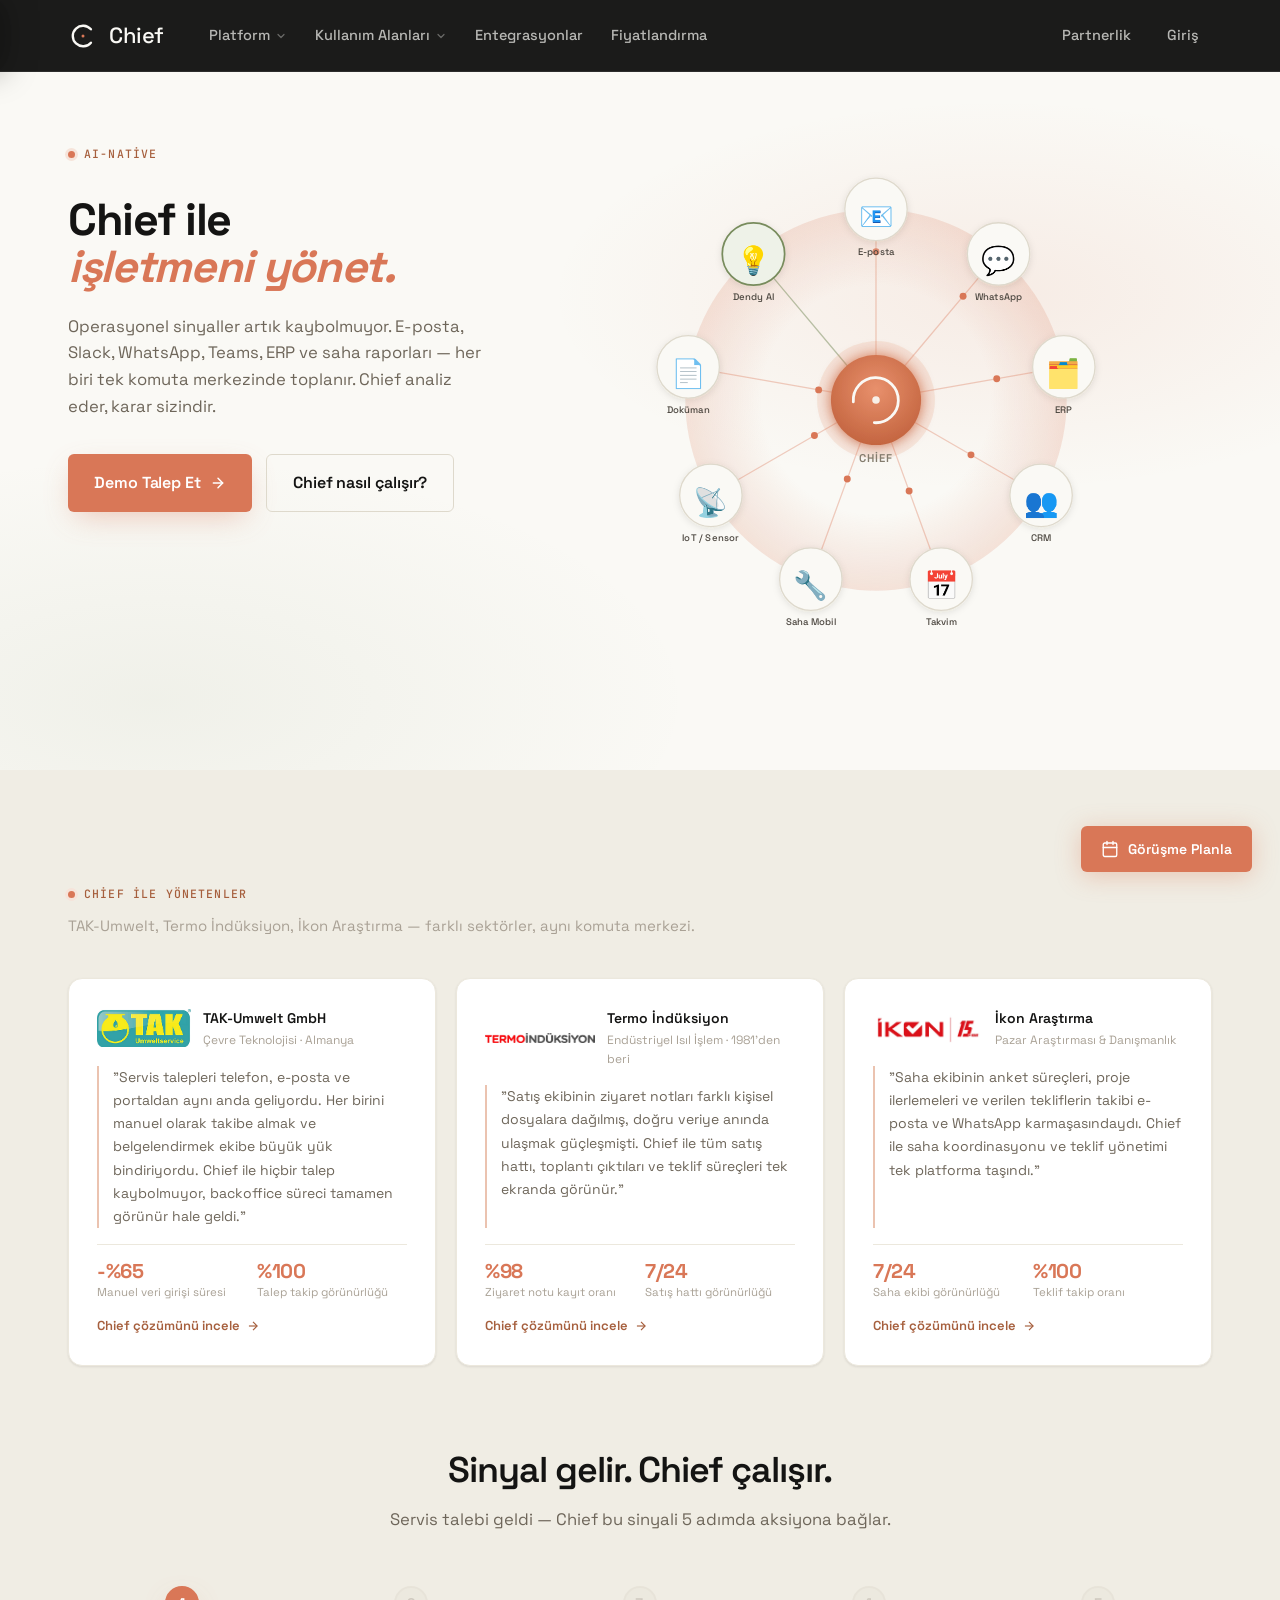
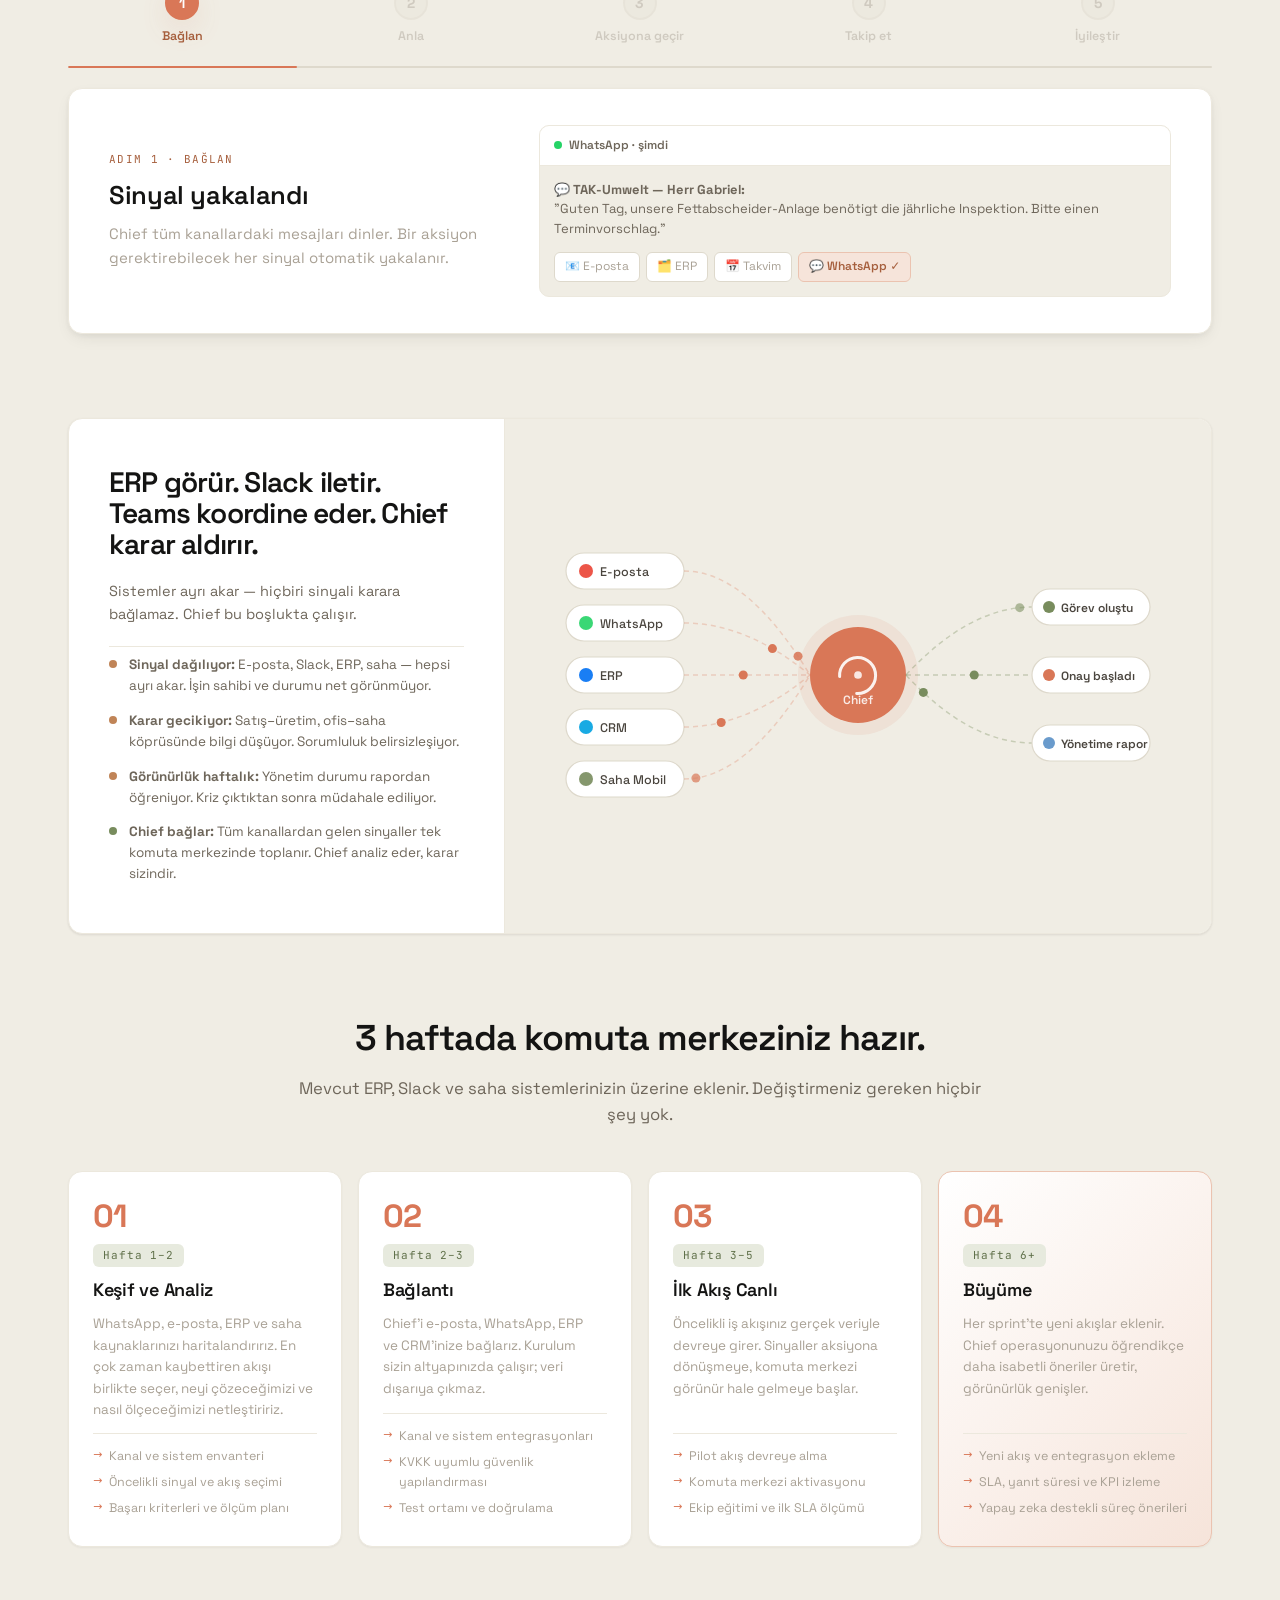
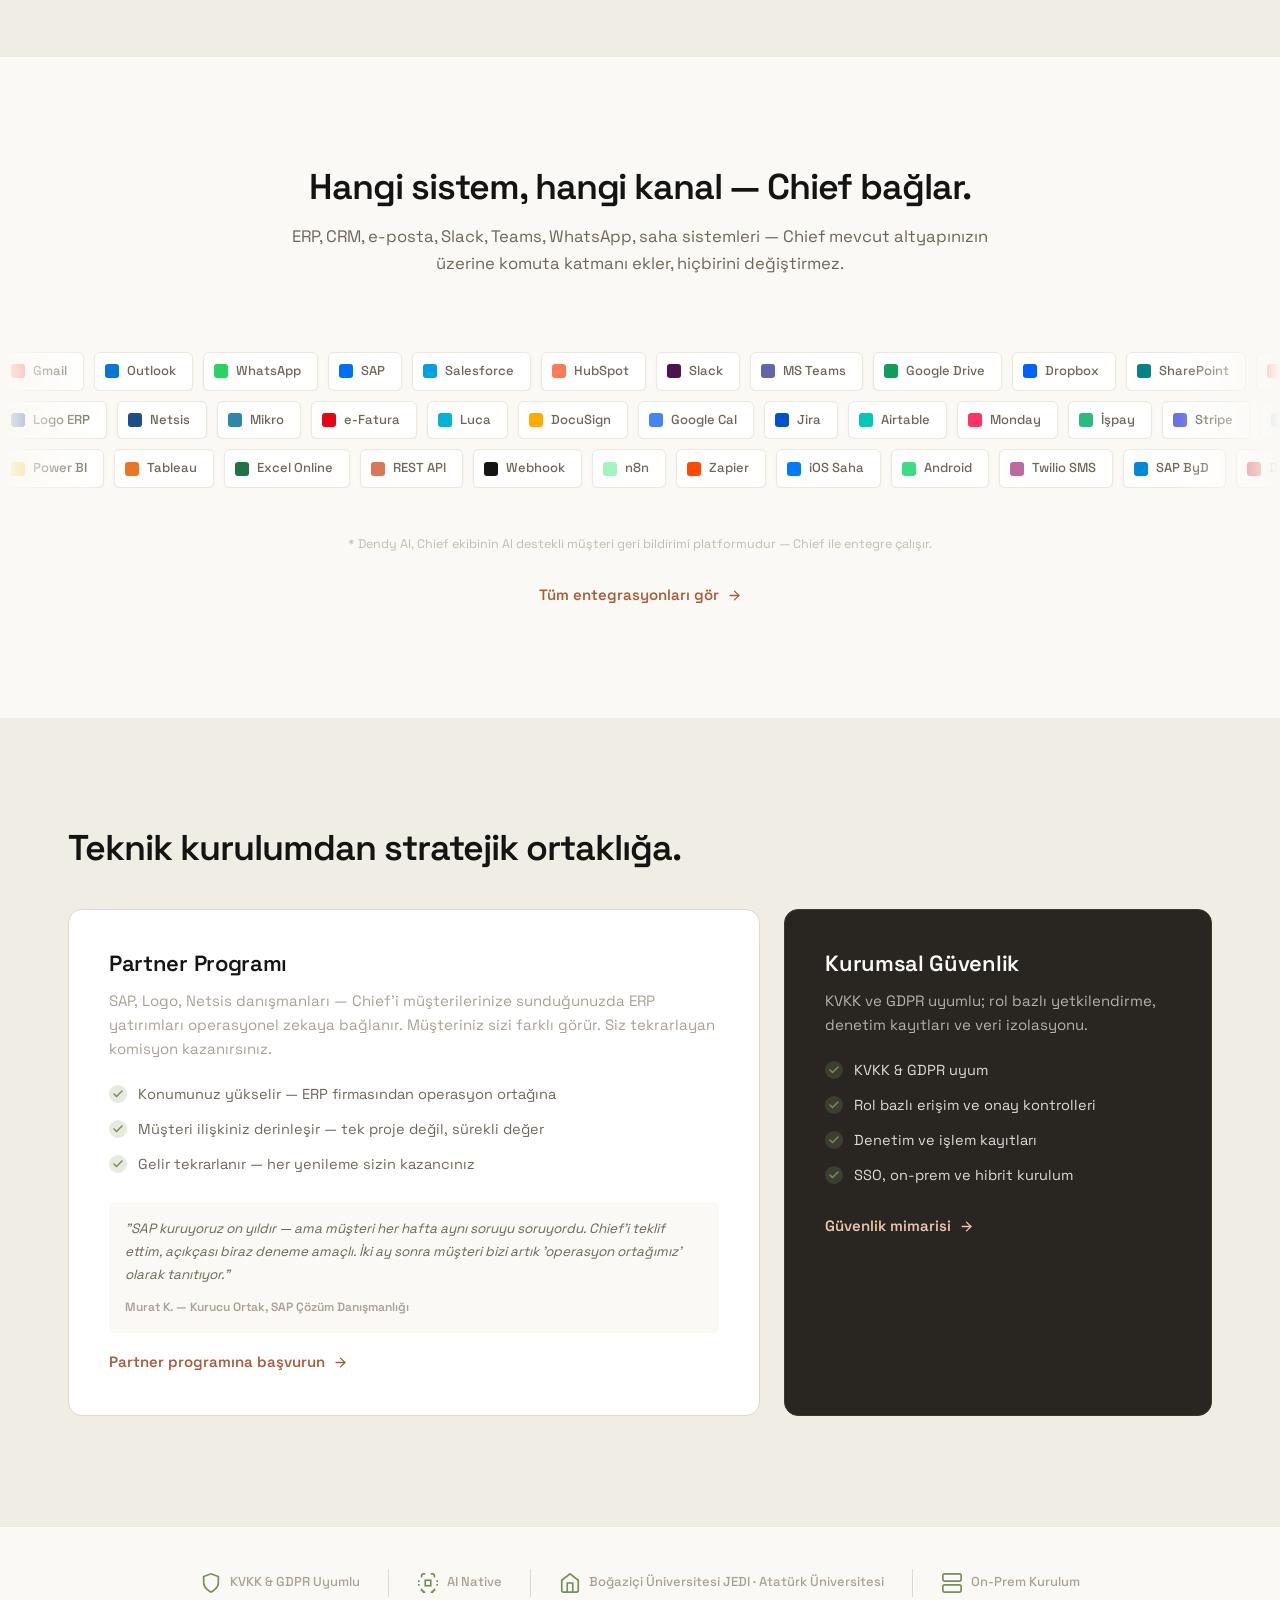
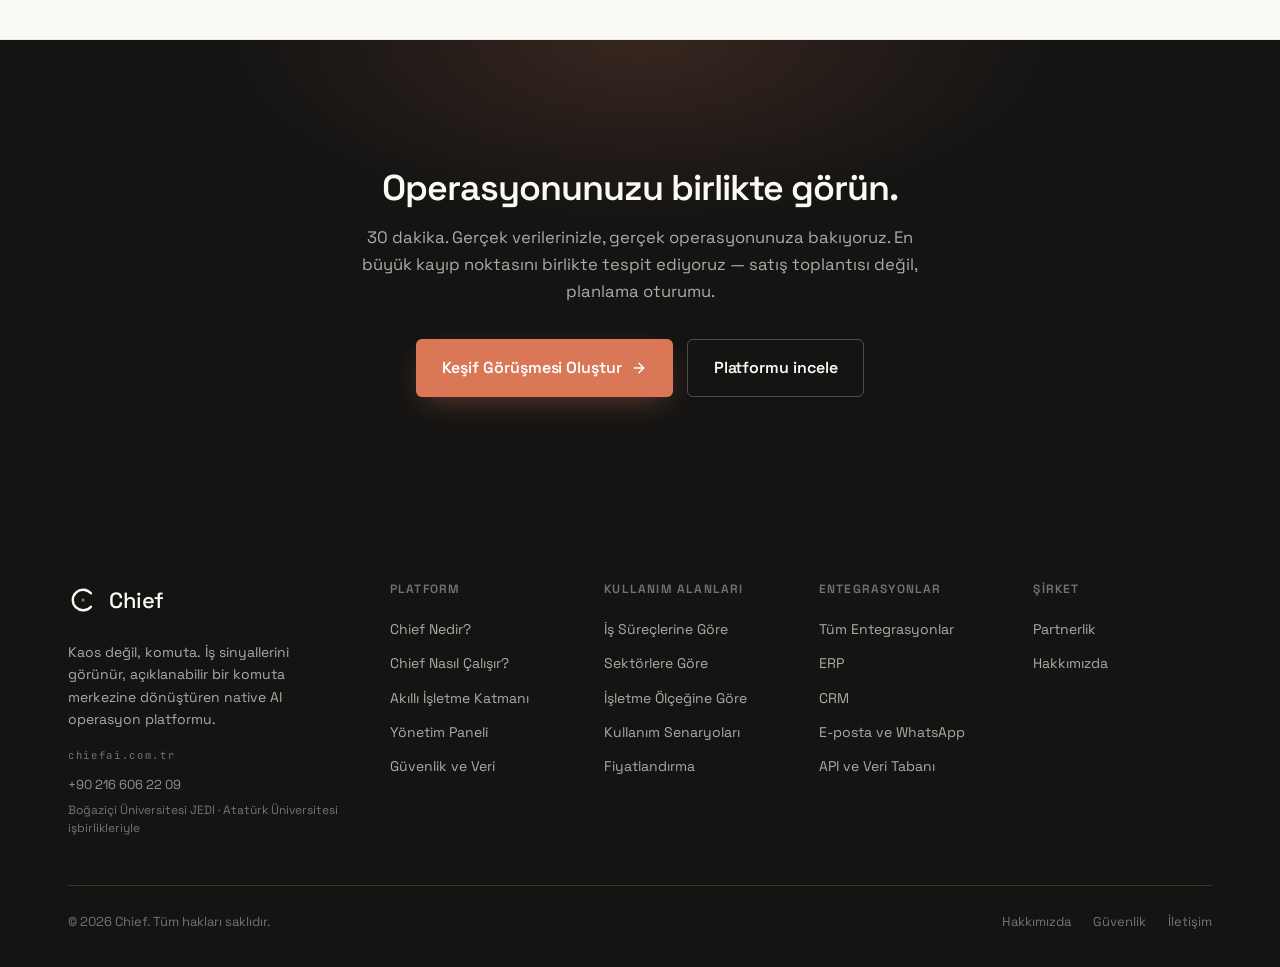
==== commit a4198812: "fix: footer-bottom Hakkimizda linki eklendi, KVKK/Gizlilik kaldirildi" ====
--- a/index-v2.html
+++ b/index-v2.html
@@ -1063,9 +1063,8 @@
     <div class="footer-bottom">
       <span>© 2026 Chief. Tüm hakları saklıdır.</span>
       <div class="footer-legal">
-        <a href="#/guvenlik">Güvenlik</a>
-        <a href="#/hakkimizda">KVKK</a>
-        <a href="#/hakkimizda">Gizlilik</a>
+        <a href="#/hakkimizda">Hakkımızda</a>
+        <a href="#/platform/guvenlik-ve-veri-yaklasimi">Güvenlik</a>
         <a href="#" data-cal="open">İletişim</a>
       </div>
     </div>
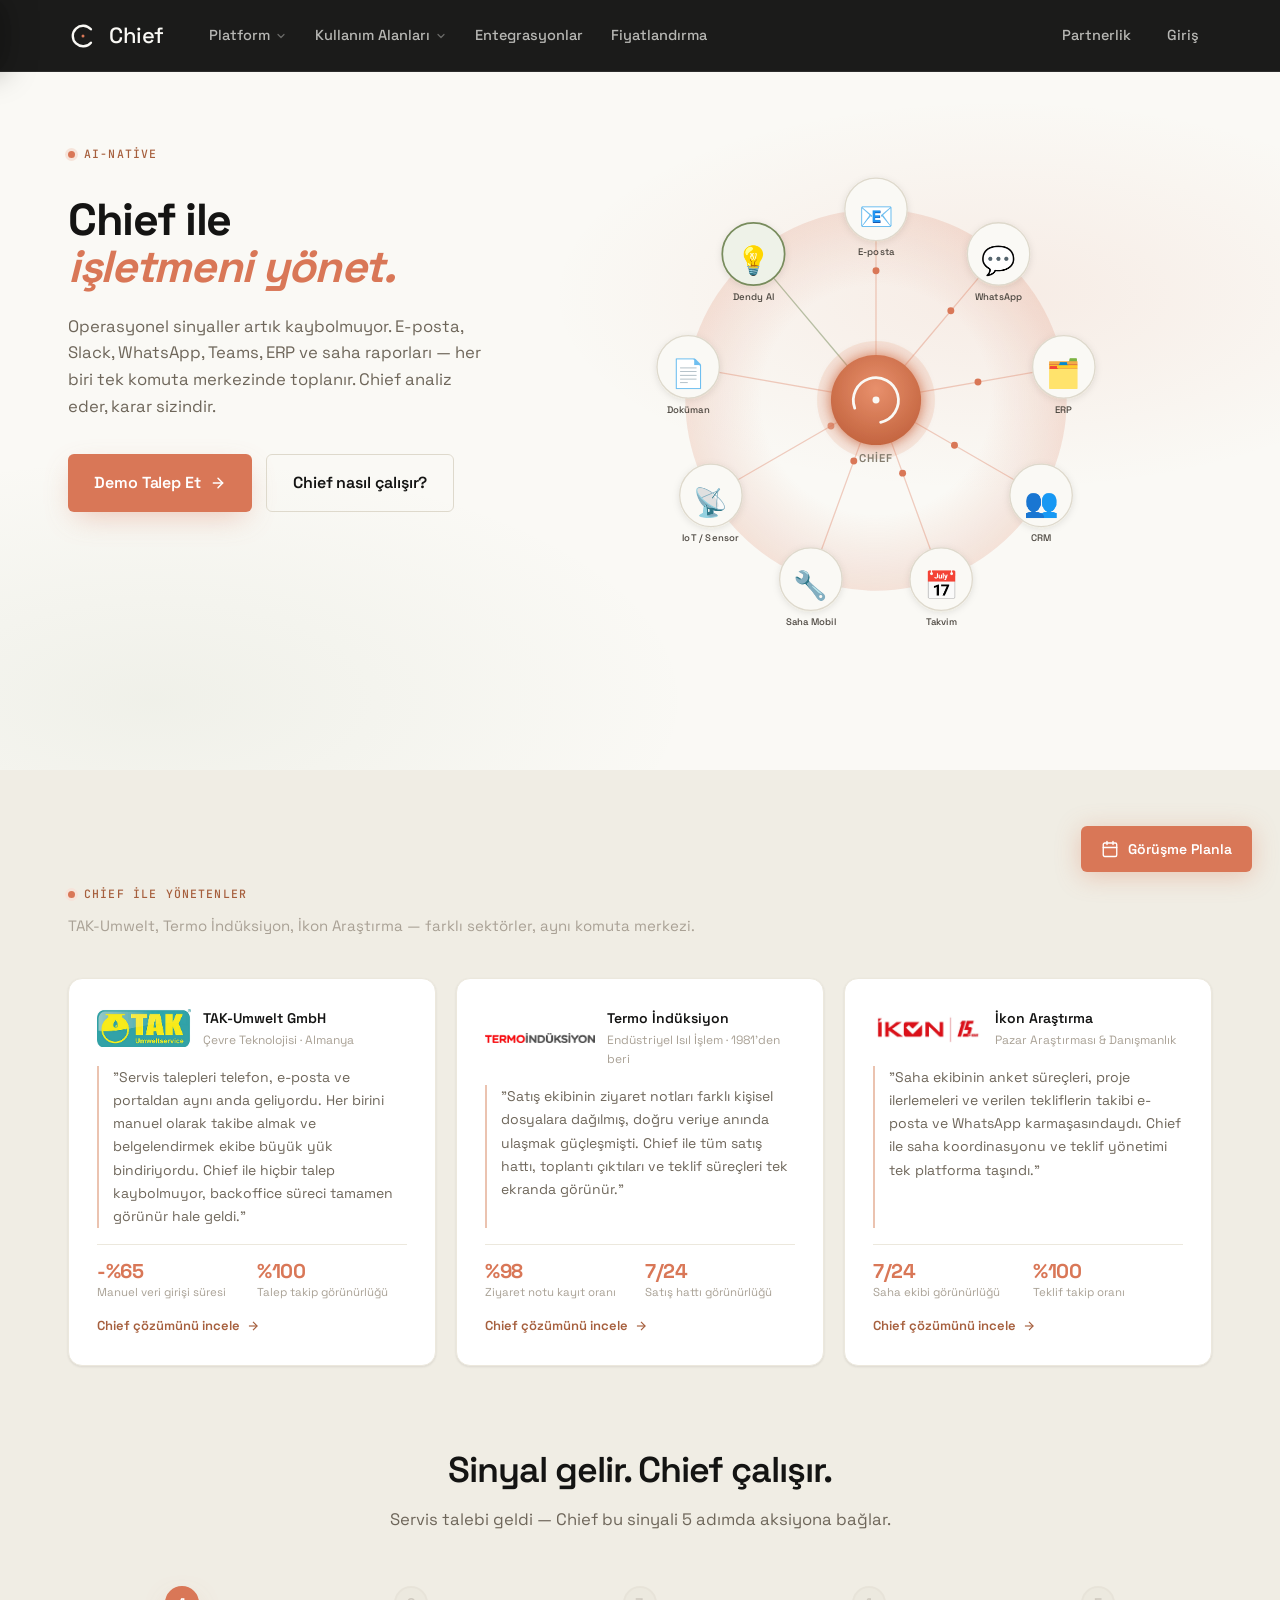
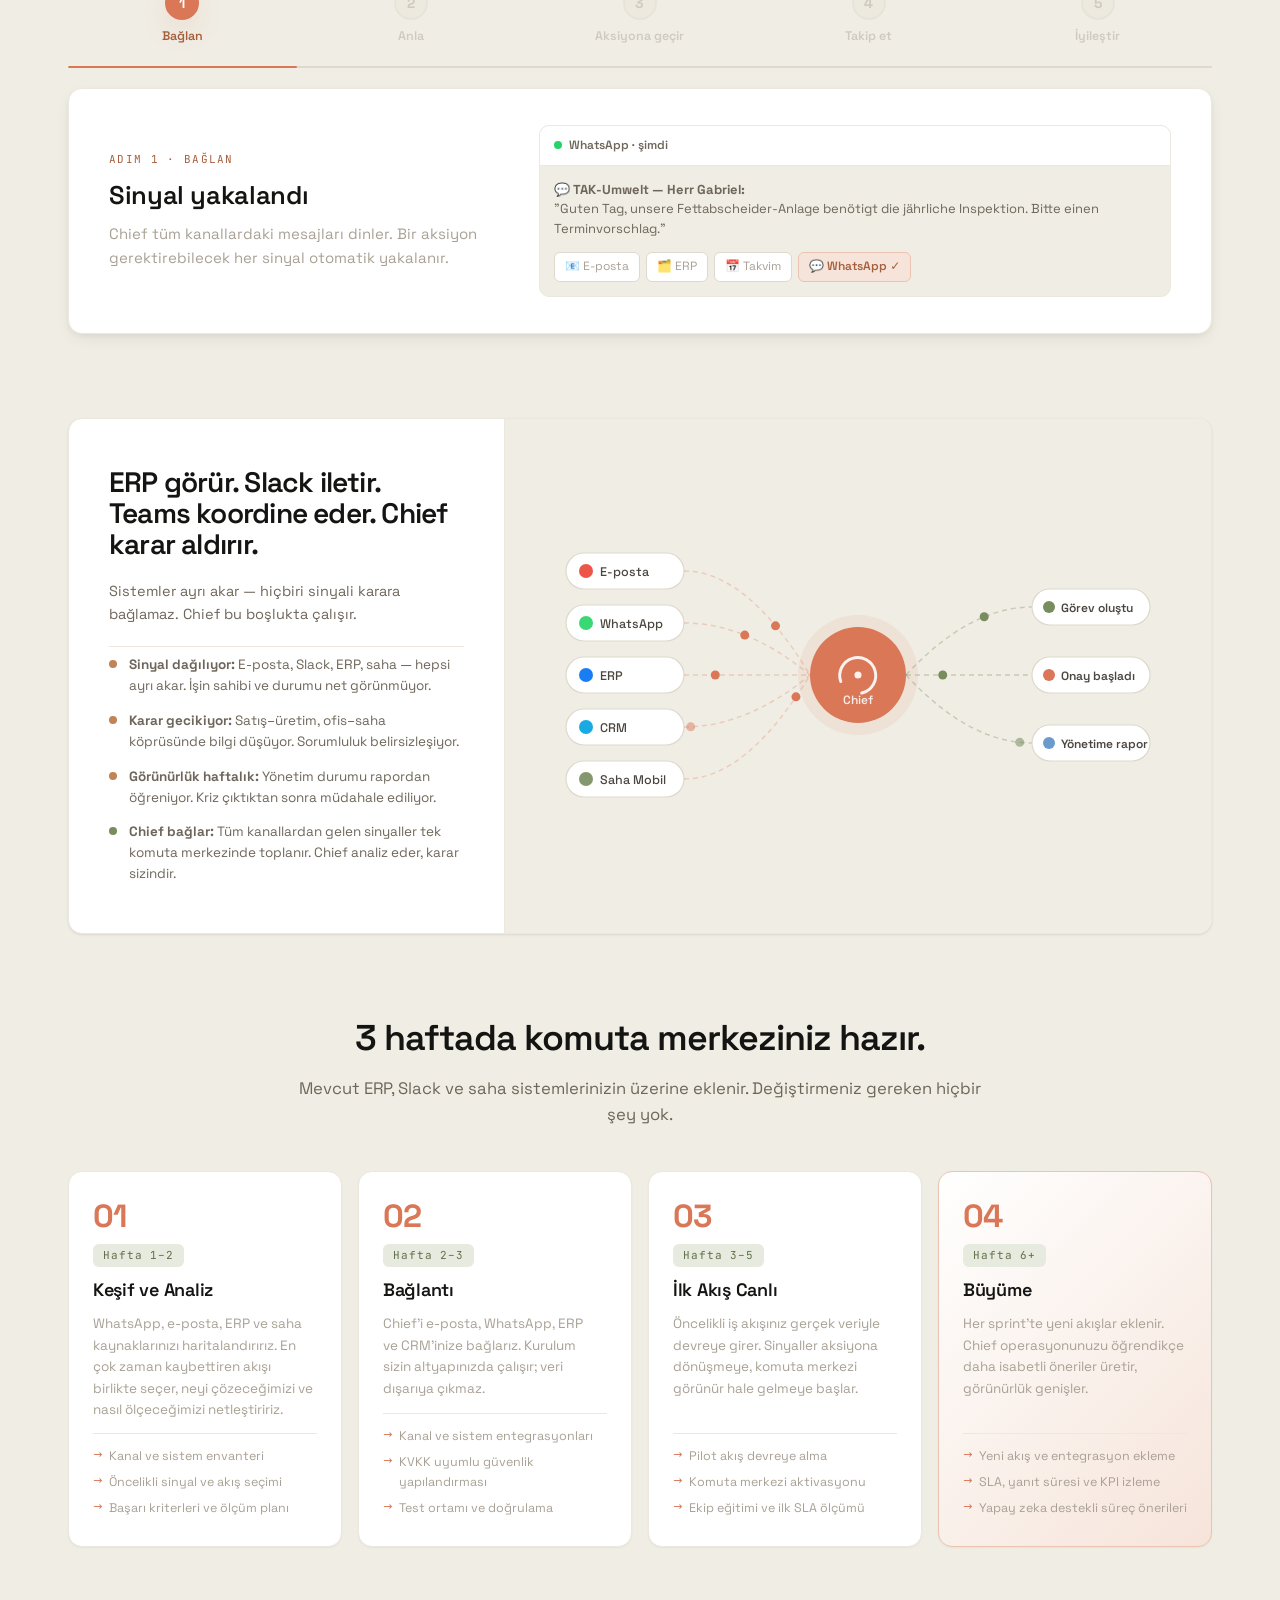
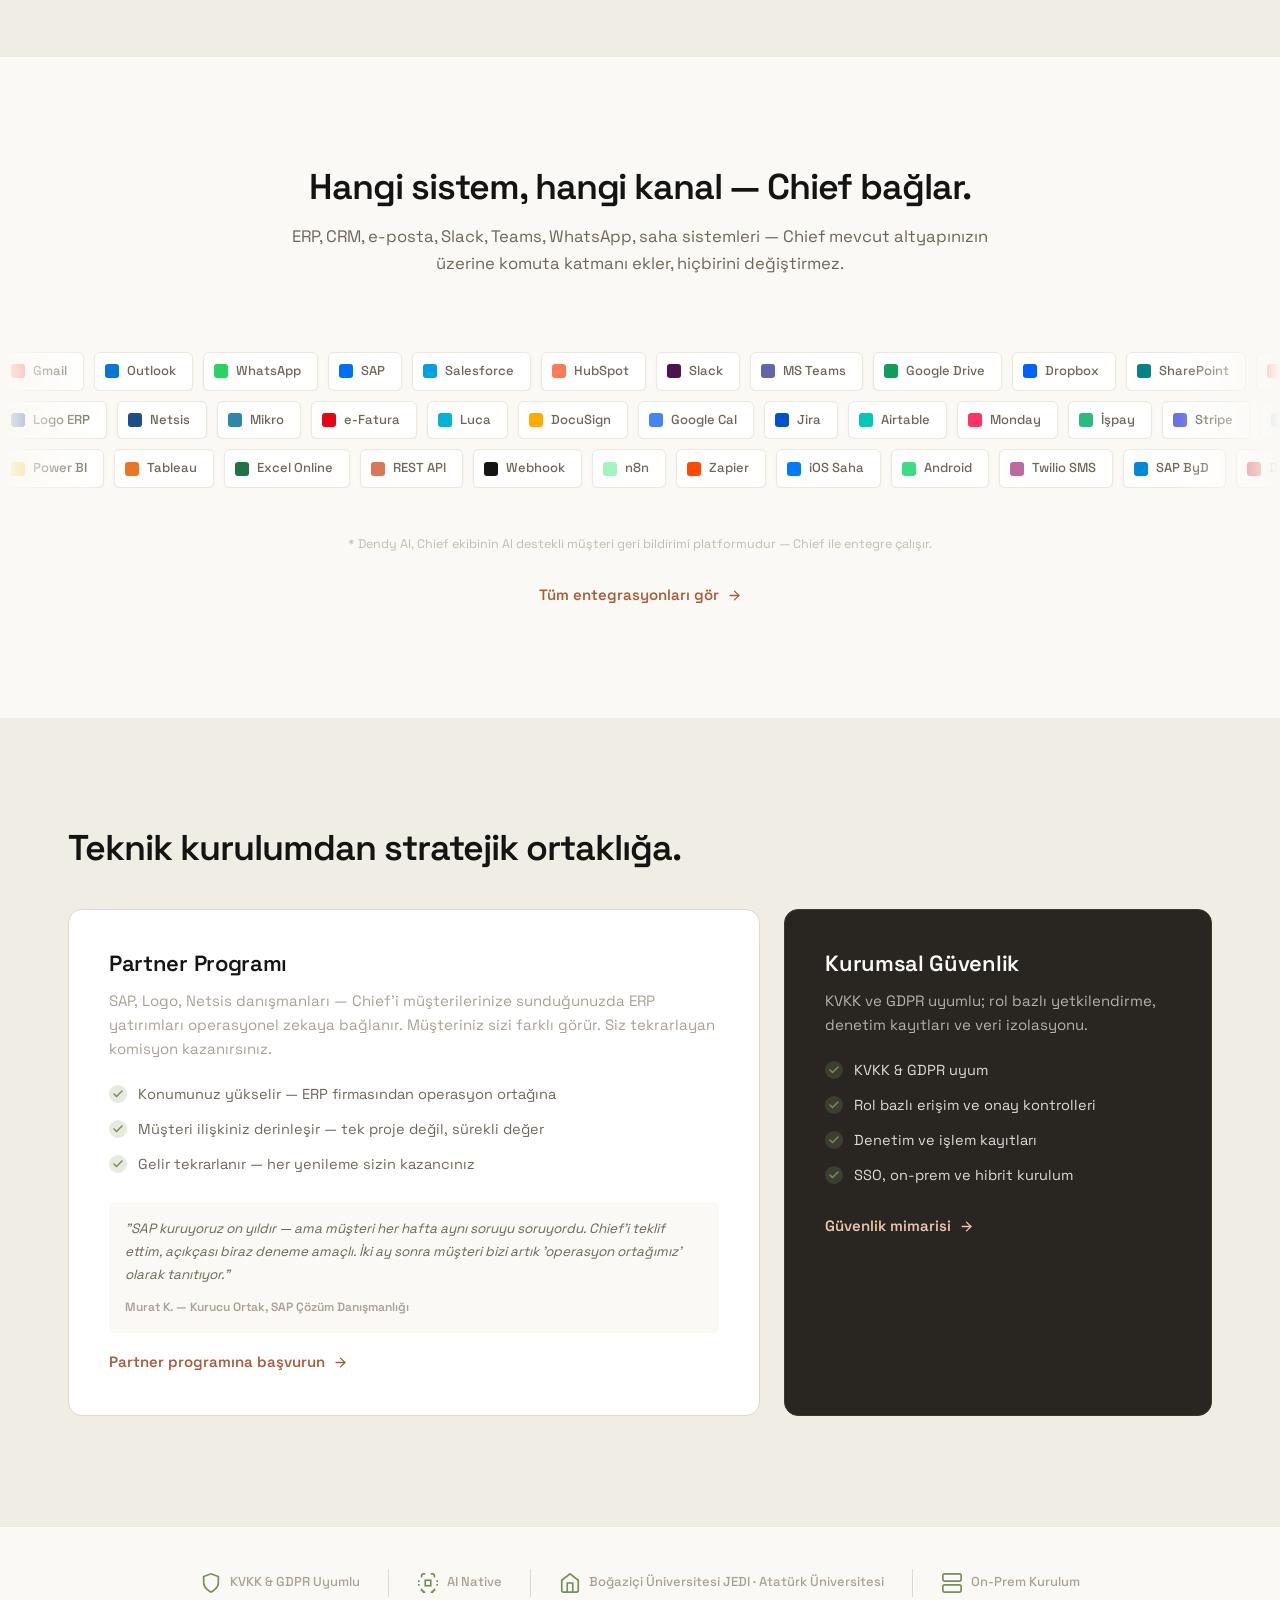
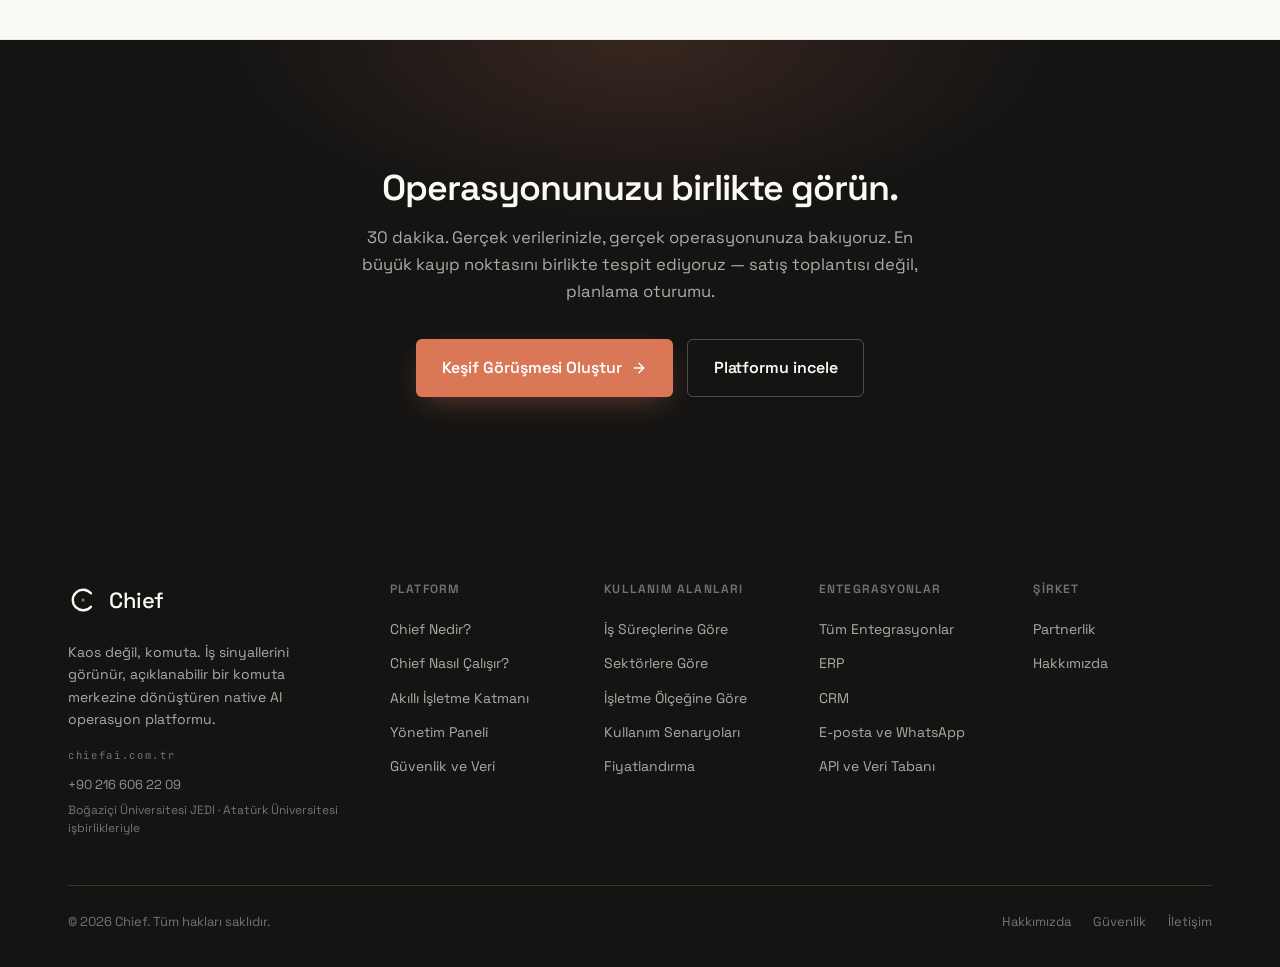
==== commit 3607d9e5: "fix: login modal CTA 'Gorusme Planlayın' olarak guncellendi" ====
--- a/index-v2.html
+++ b/index-v2.html
@@ -926,7 +926,7 @@
     </form>
     <div class="login-footer">
       Hesabınız yok mu?
-      <a href="#" data-cal="open" class="login-demo-link">Demo talep edin</a>
+      <a href="#" data-cal="open" class="login-demo-link">Görüşme planlayın</a>
     </div>
   </div>
 </div>
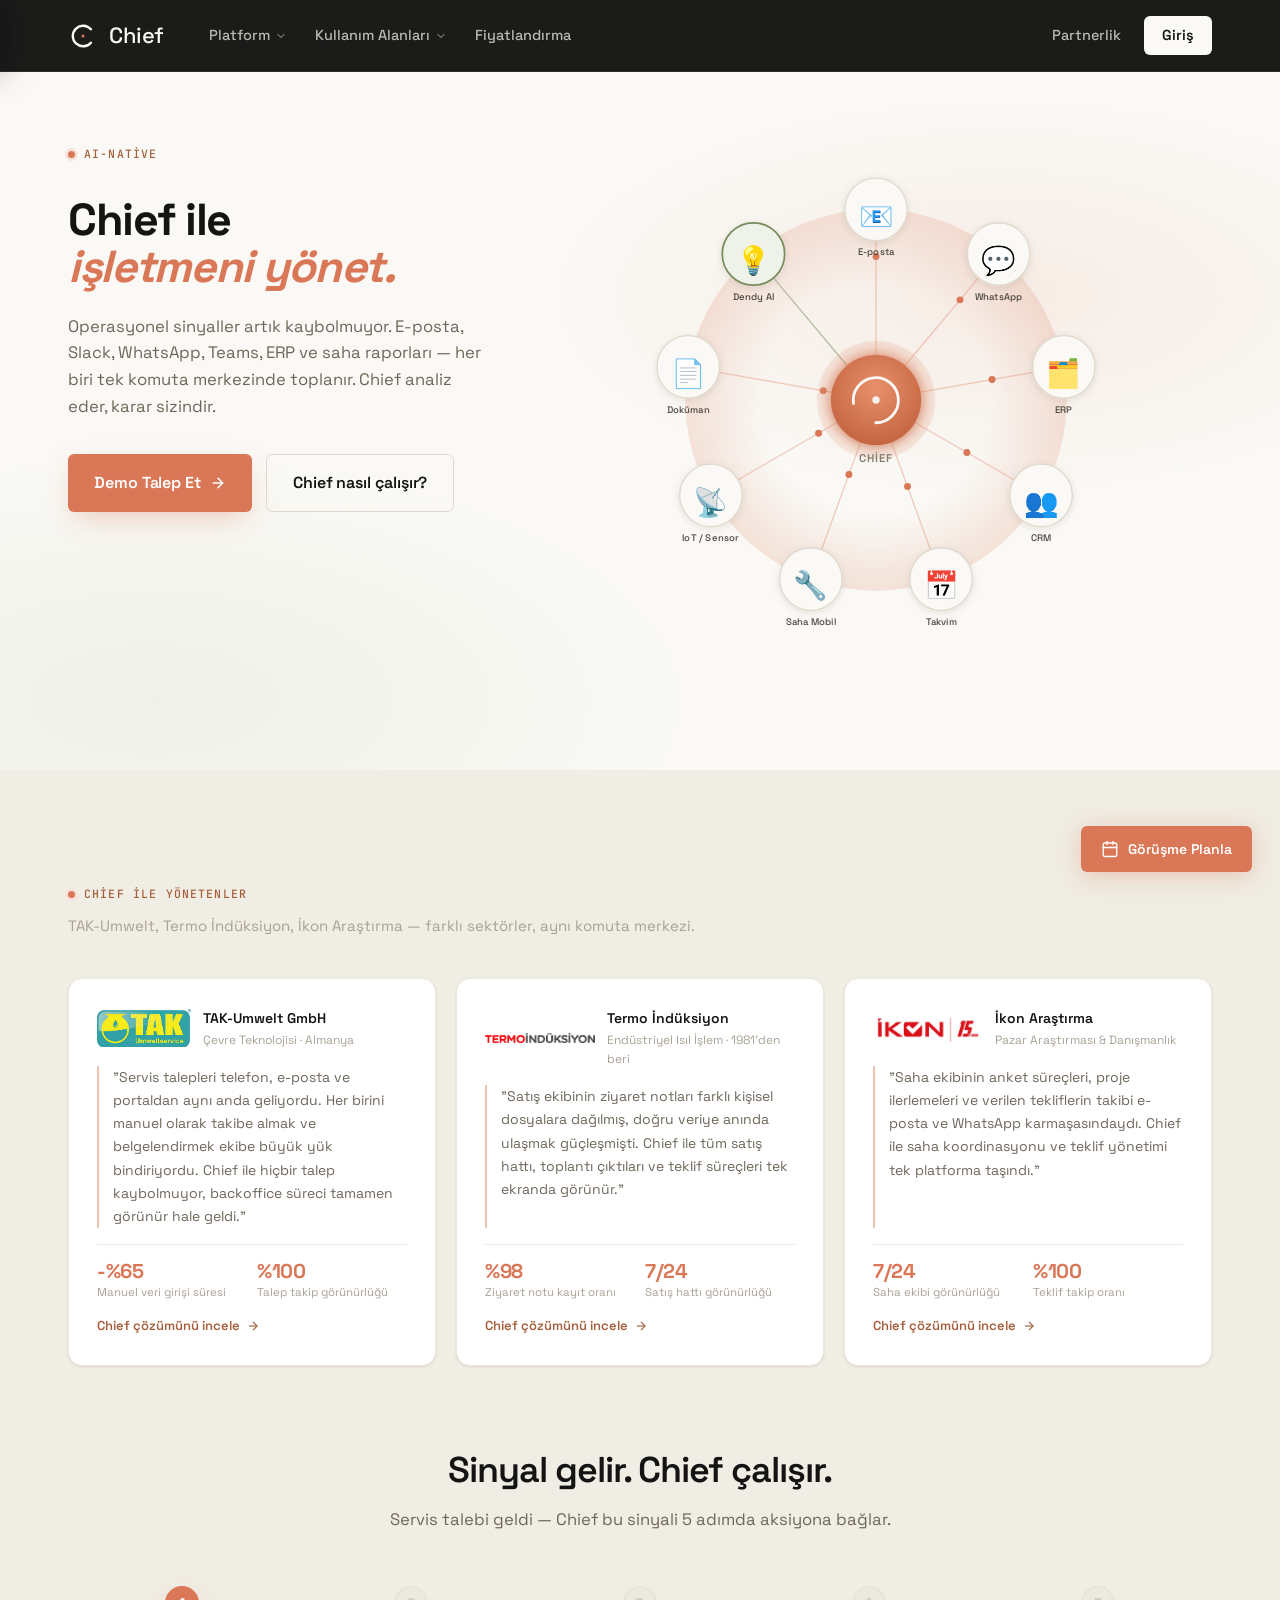
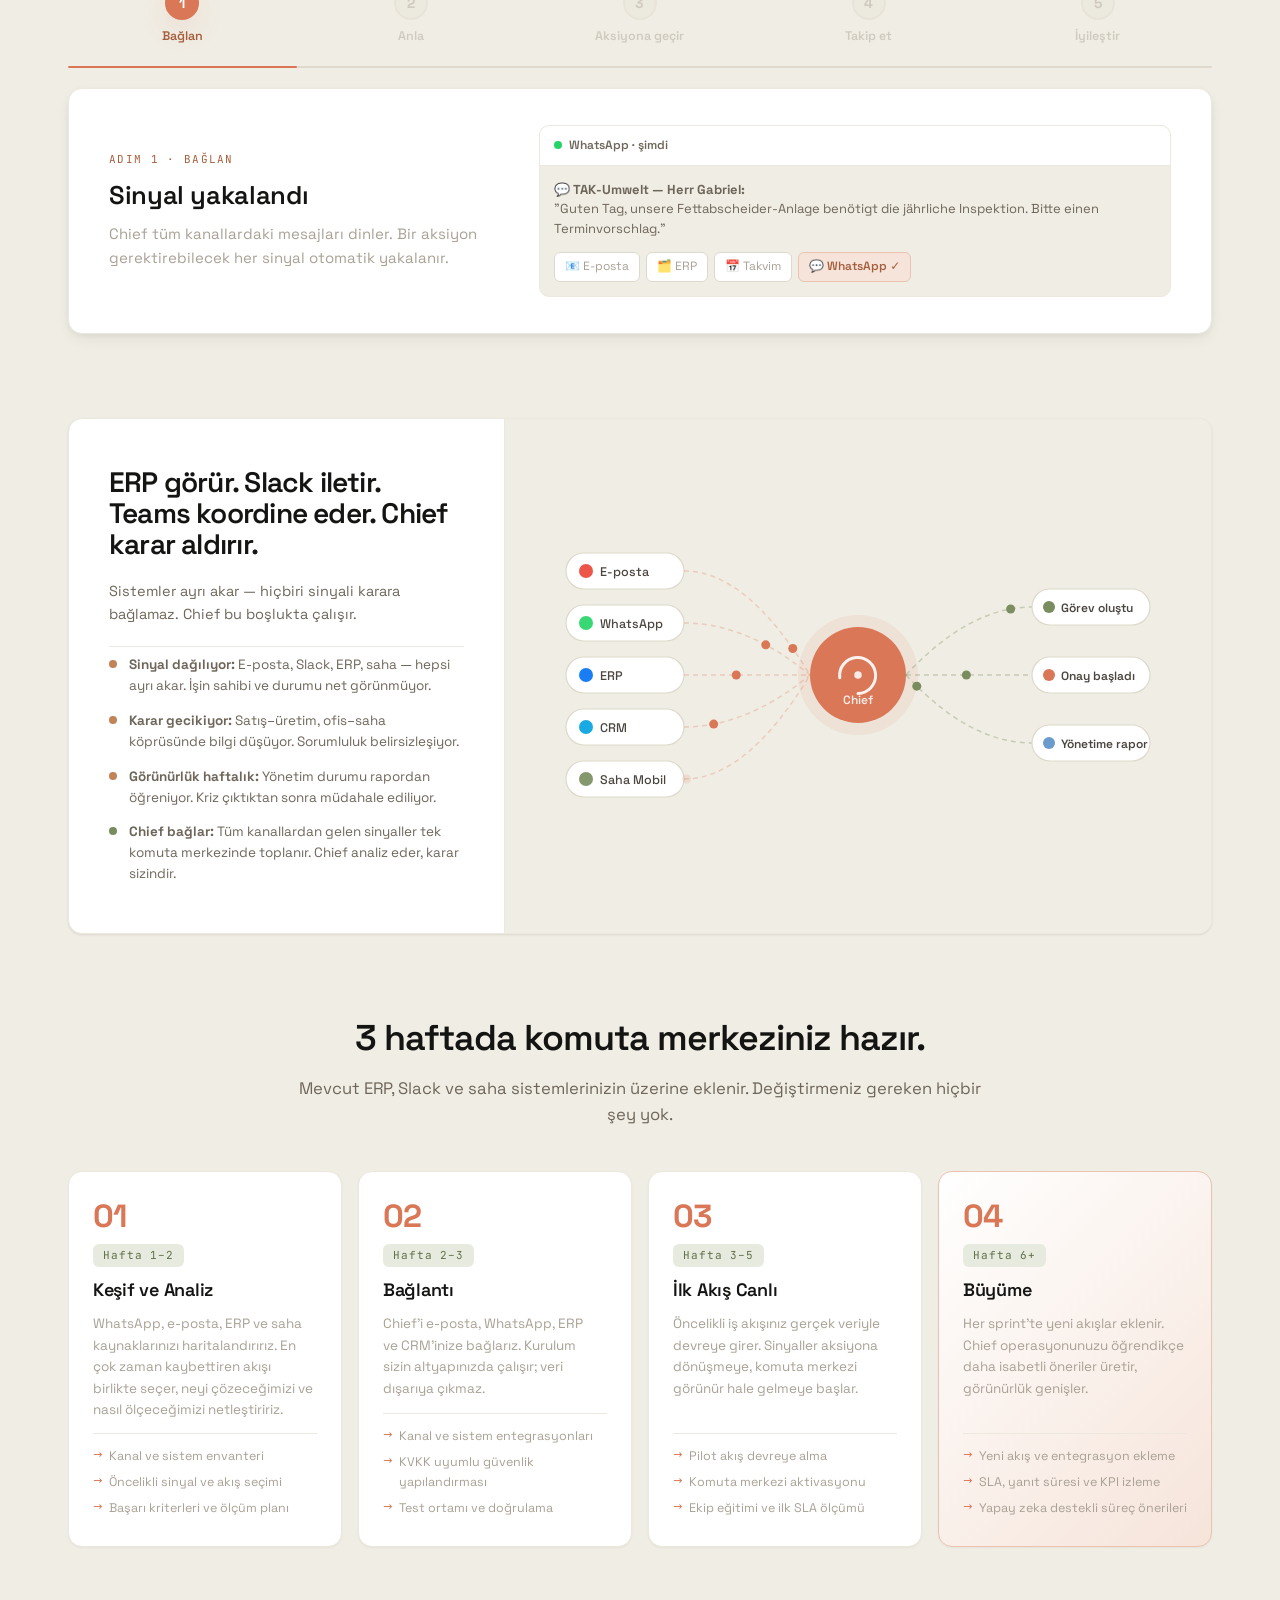
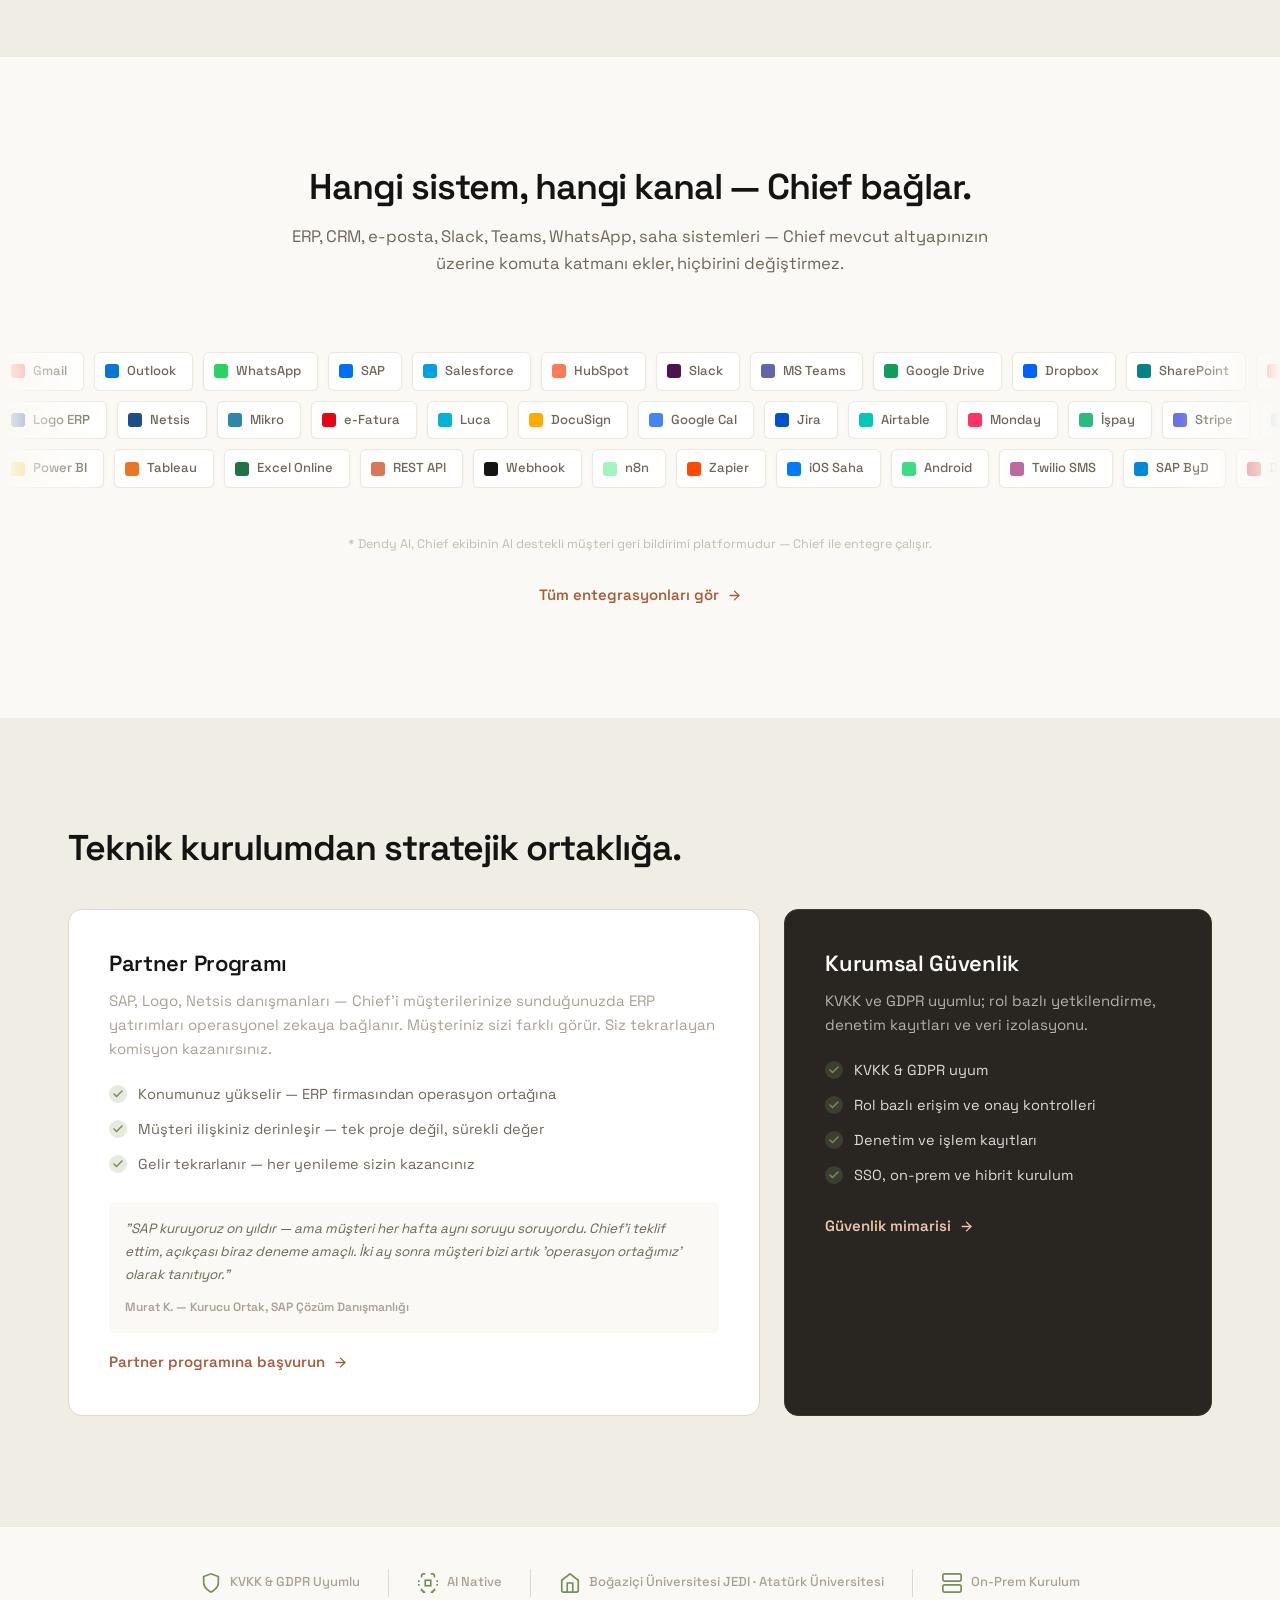
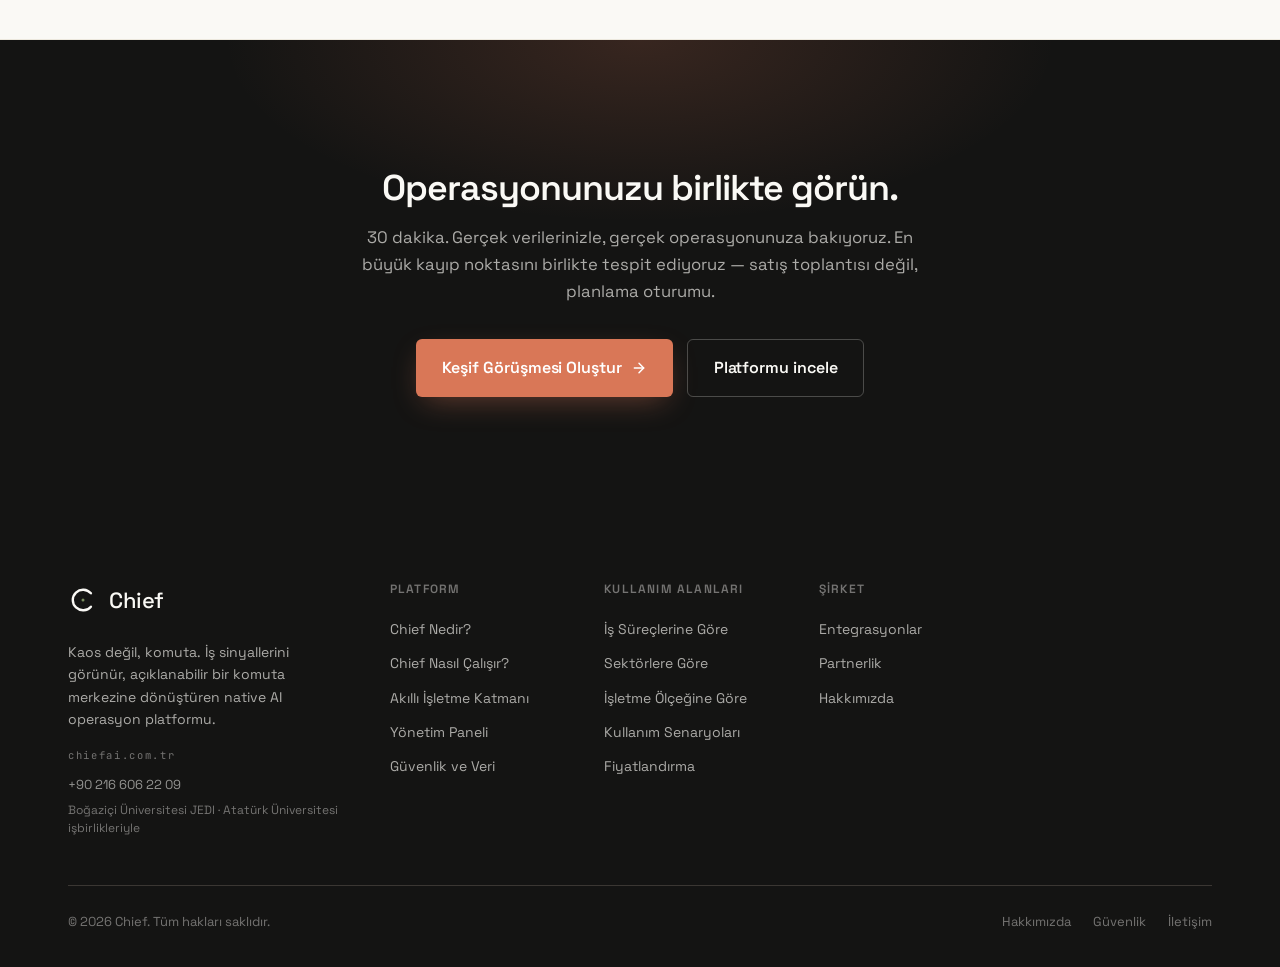
==== commit 9f474fe6: "feat: Entegrasyonlar navbardan kaldırıldı, footer Şirket altına taşındı; Giriş CTA butonu" ====
--- a/index-v2.html
+++ b/index-v2.html
@@ -26,7 +26,6 @@
     <nav class="nav-main" aria-label="Ana menü">
       <a href="#/platform" class="nav-item" data-mega="platform">Platform <span class="chev"><svg viewBox="0 0 24 24" fill="none" stroke="currentColor" stroke-width="2.4" stroke-linecap="round" stroke-linejoin="round"><polyline points="6 9 12 15 18 9"/></svg></span></a>
       <a href="#/kullanim-alanlari" class="nav-item" data-mega="kullanim-alanlari">Kullanım Alanları <span class="chev"><svg viewBox="0 0 24 24" fill="none" stroke="currentColor" stroke-width="2.4" stroke-linecap="round" stroke-linejoin="round"><polyline points="6 9 12 15 18 9"/></svg></span></a>
-      <a href="#/entegrasyonlar" class="nav-item">Entegrasyonlar</a>
       <a href="#/fiyatlandirma" class="nav-item">Fiyatlandırma</a>
 
     </nav>
@@ -35,7 +34,7 @@
 
     <div class="nav-cta">
       <a href="#/partnerler" class="nav-cta-link">Partnerlik</a>
-      <a href="#" class="nav-cta-link" id="loginTrigger">Giriş</a>
+      <a href="#" class="nav-cta-link nav-cta-btn" id="loginTrigger">Giriş</a>
     </div>
   </div>
   <div id="megaContainer"></div>
@@ -1057,7 +1056,6 @@
       </div>
       <div class="footer-col" id="fc-platform"></div>
       <div class="footer-col" id="fc-kullanim-alanlari"></div>
-      <div class="footer-col" id="fc-entegrasyonlar"></div>
       <div class="footer-col" id="fc-sirket"></div>
     </div>
     <div class="footer-bottom">
--- a/chief.css
+++ b/chief.css
@@ -271,6 +271,8 @@
 .nav-cta { margin-left: auto; display: flex; align-items: center; gap: 10px; }
 .nav-cta-link { display: inline-flex; align-items: center; font-family: var(--f-ui); font-weight: 500; font-size: 14.5px; color: rgba(250,249,245,.7); text-decoration: none; padding: 8px 13px; border-radius: var(--r-md); transition: color .18s, background .18s; white-space: nowrap; }
 .nav-cta-link:hover { color: var(--ivory); background: rgba(250,249,245,.08); }
+.nav-cta-btn { color: var(--ink) !important; background: var(--ivory); border-radius: var(--r-md); padding: 8px 18px; font-weight: 600; }
+.nav-cta-btn:hover { background: #fff !important; color: var(--ink) !important; }
 .btn-sm { padding: 8px 18px; font-size: 13.5px; }
 .mobile-toggle { display: none; padding: 8px; border-radius: var(--r-sm); color: var(--ink); }
 .mobile-toggle:hover { background: var(--warm); }
@@ -1667,7 +1669,7 @@
 
 /* ====== CALENDAR MODAL ====== */
 .cal-overlay {
-  position: fixed; inset: 0; z-index: 1100;
+  position: fixed; inset: 0; z-index: 9100;
   background: rgba(20,20,19,.65); backdrop-filter: blur(8px);
   display: flex; align-items: center; justify-content: center; padding: 20px;
   opacity: 0; pointer-events: none; transition: opacity .25s;
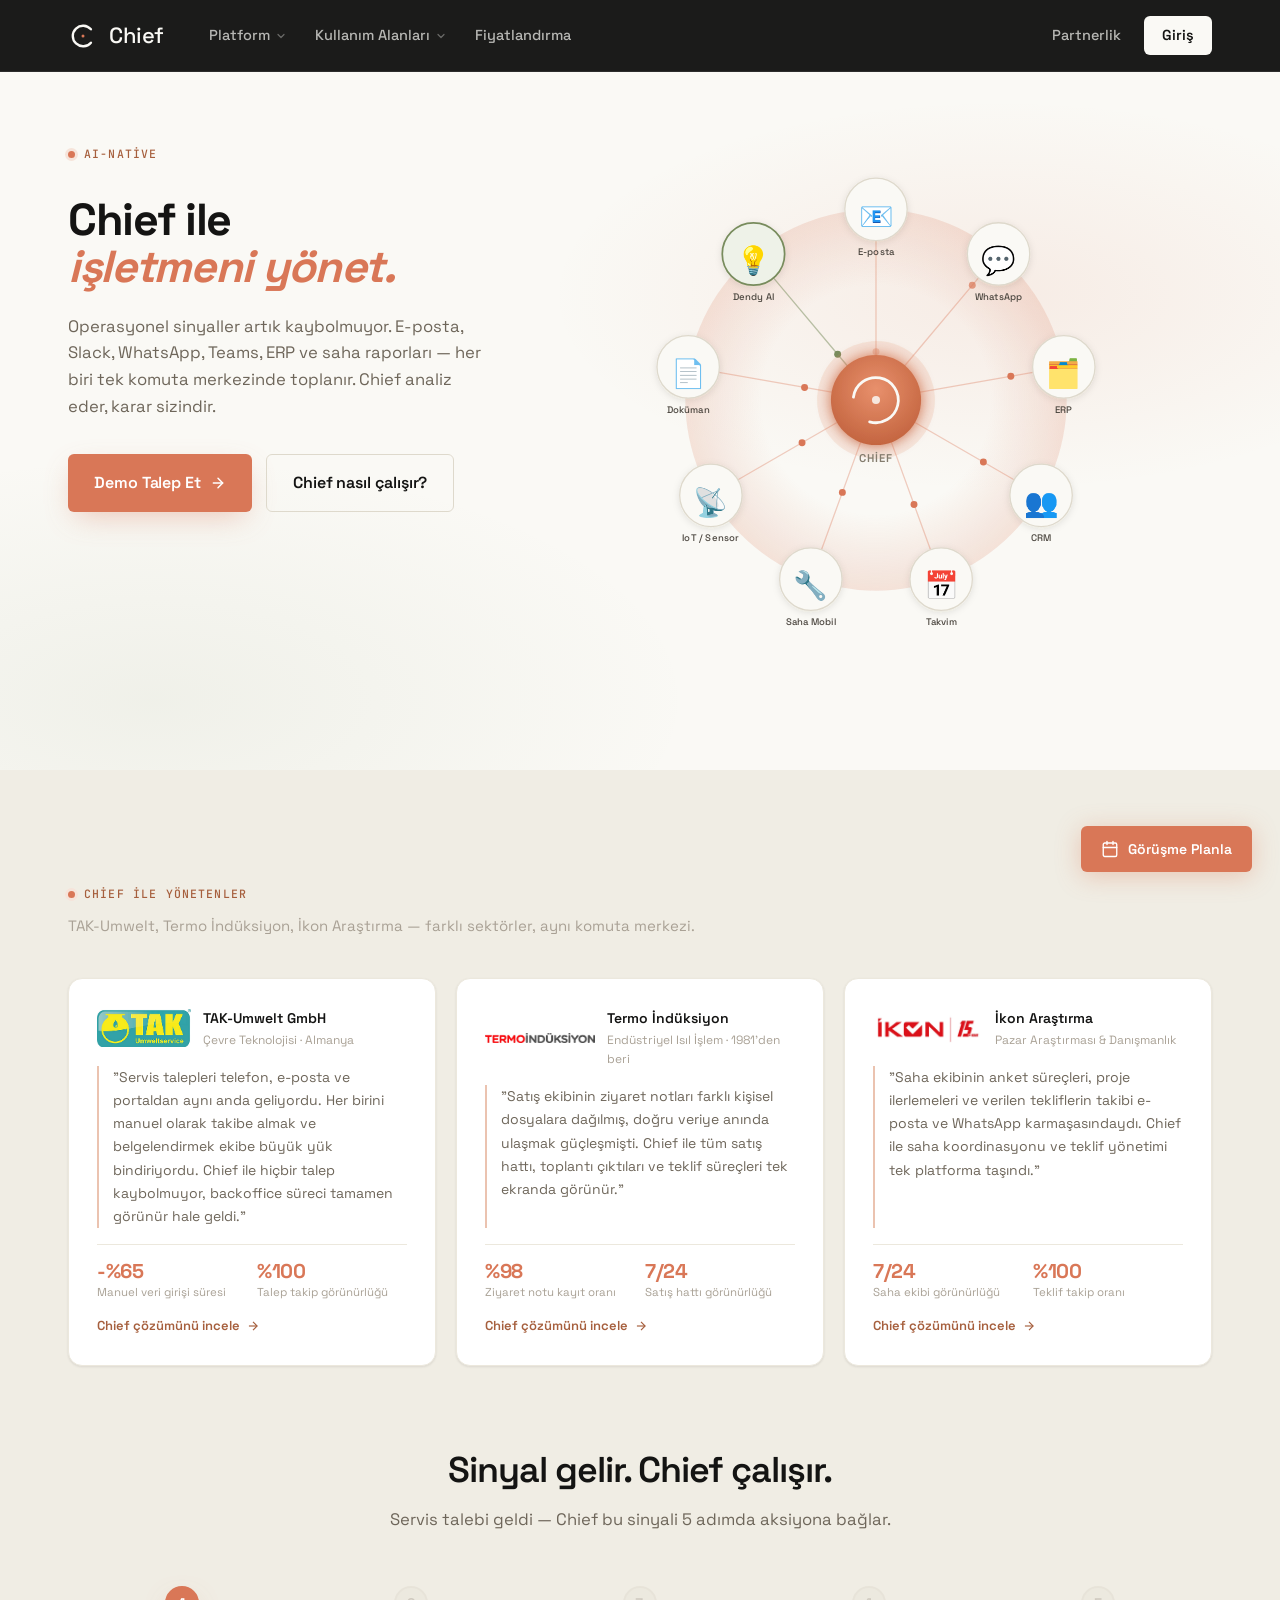
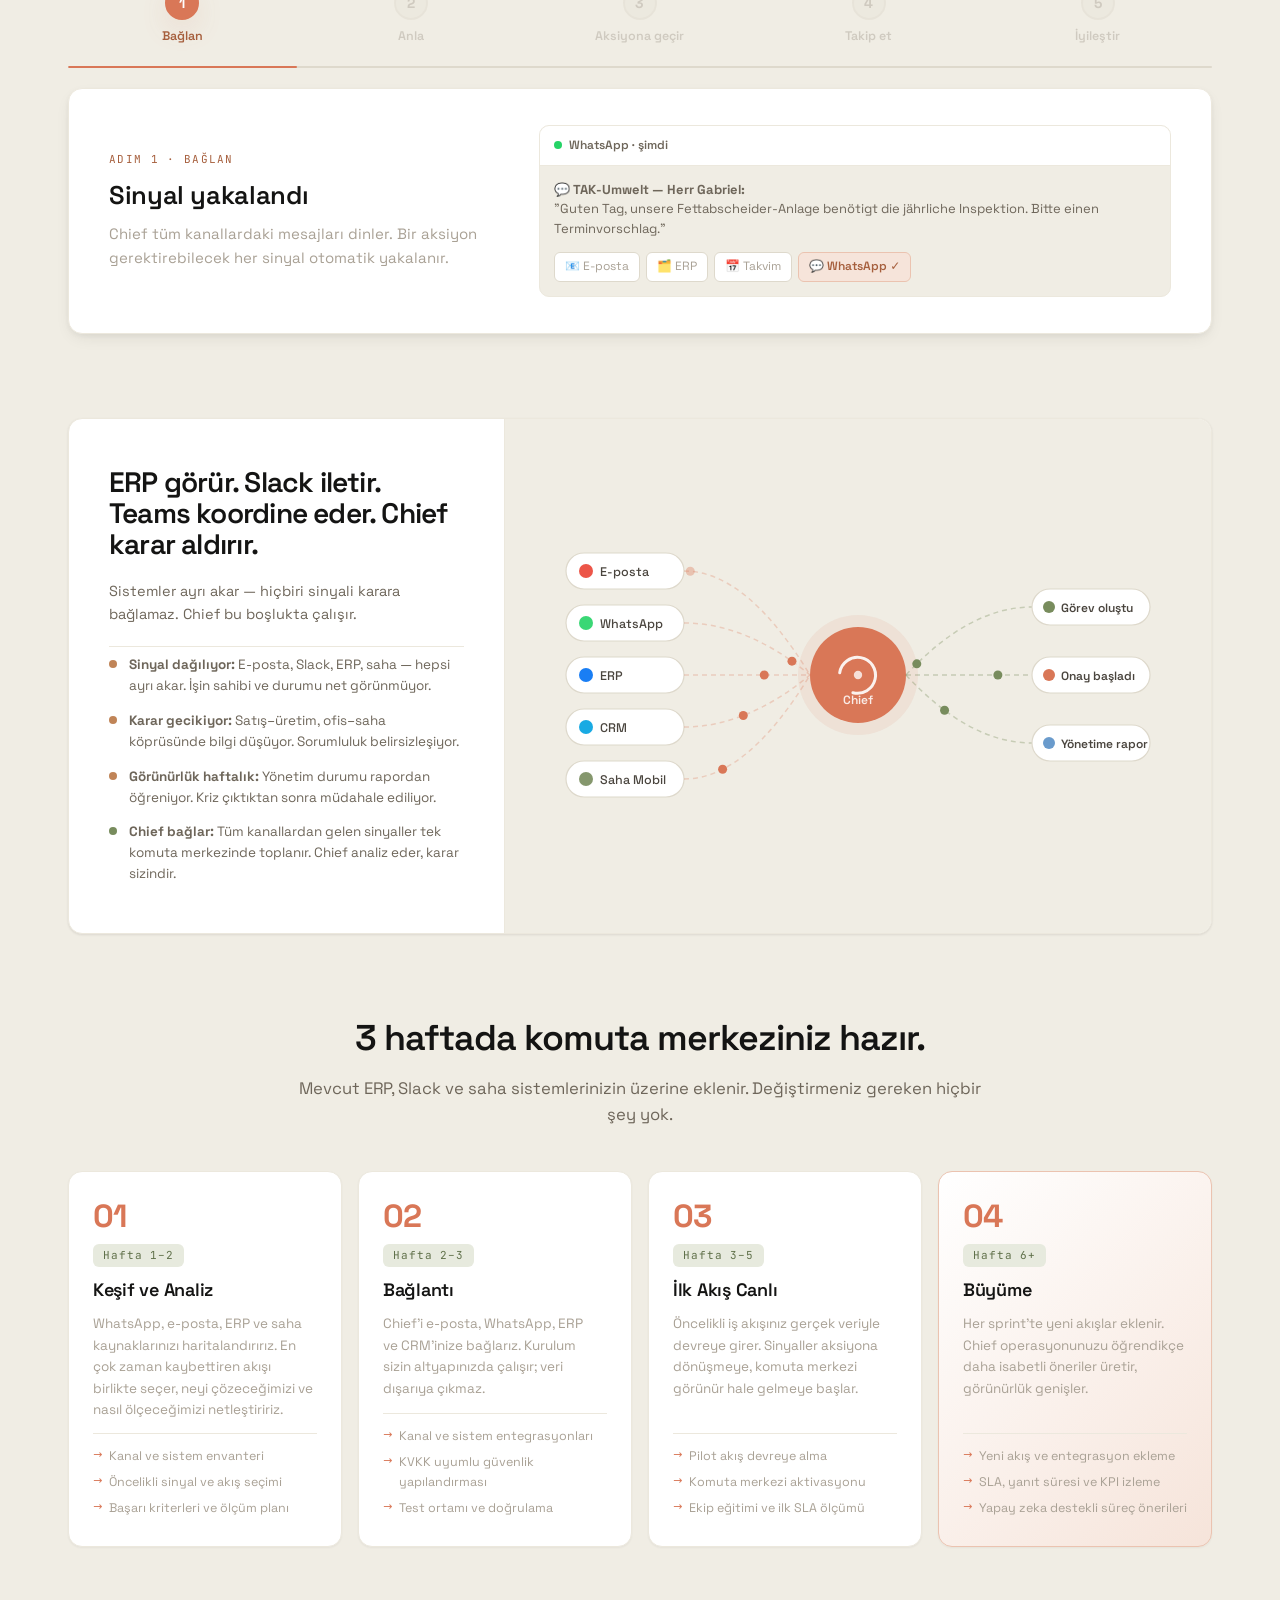
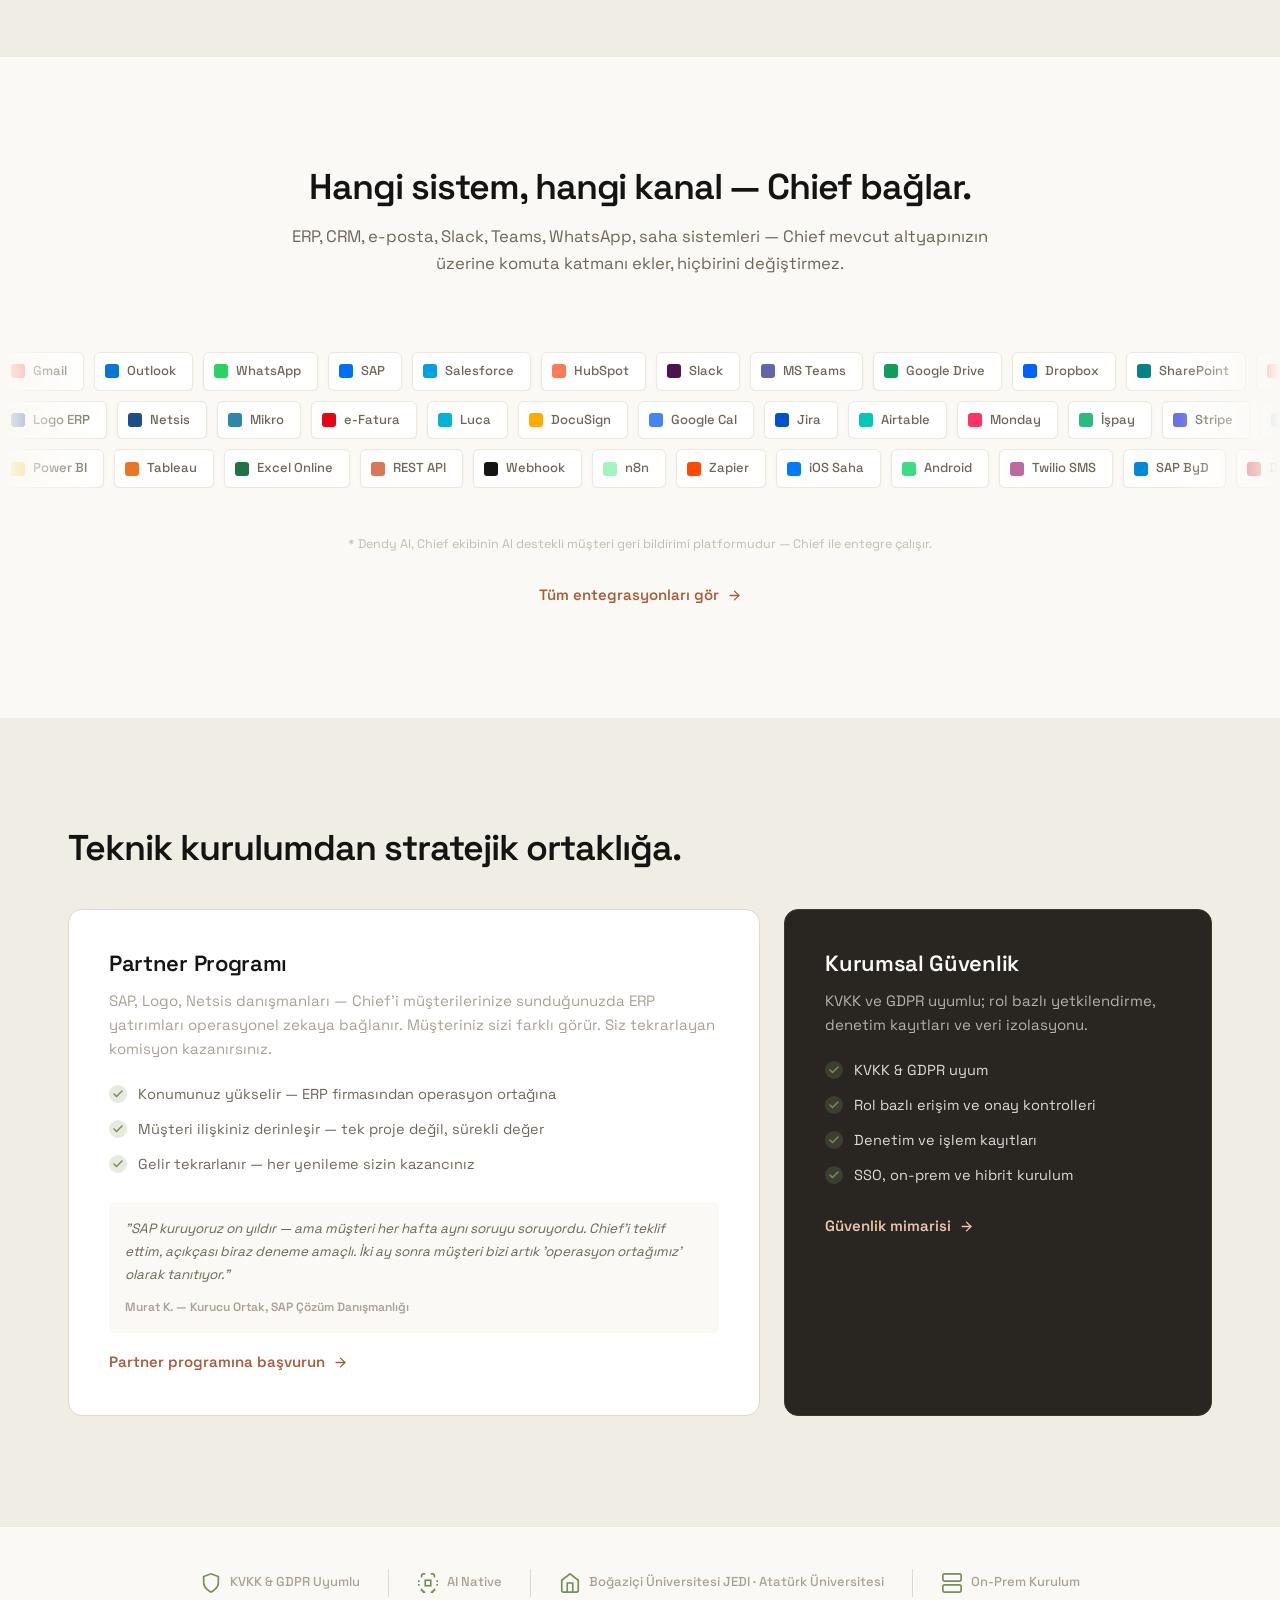
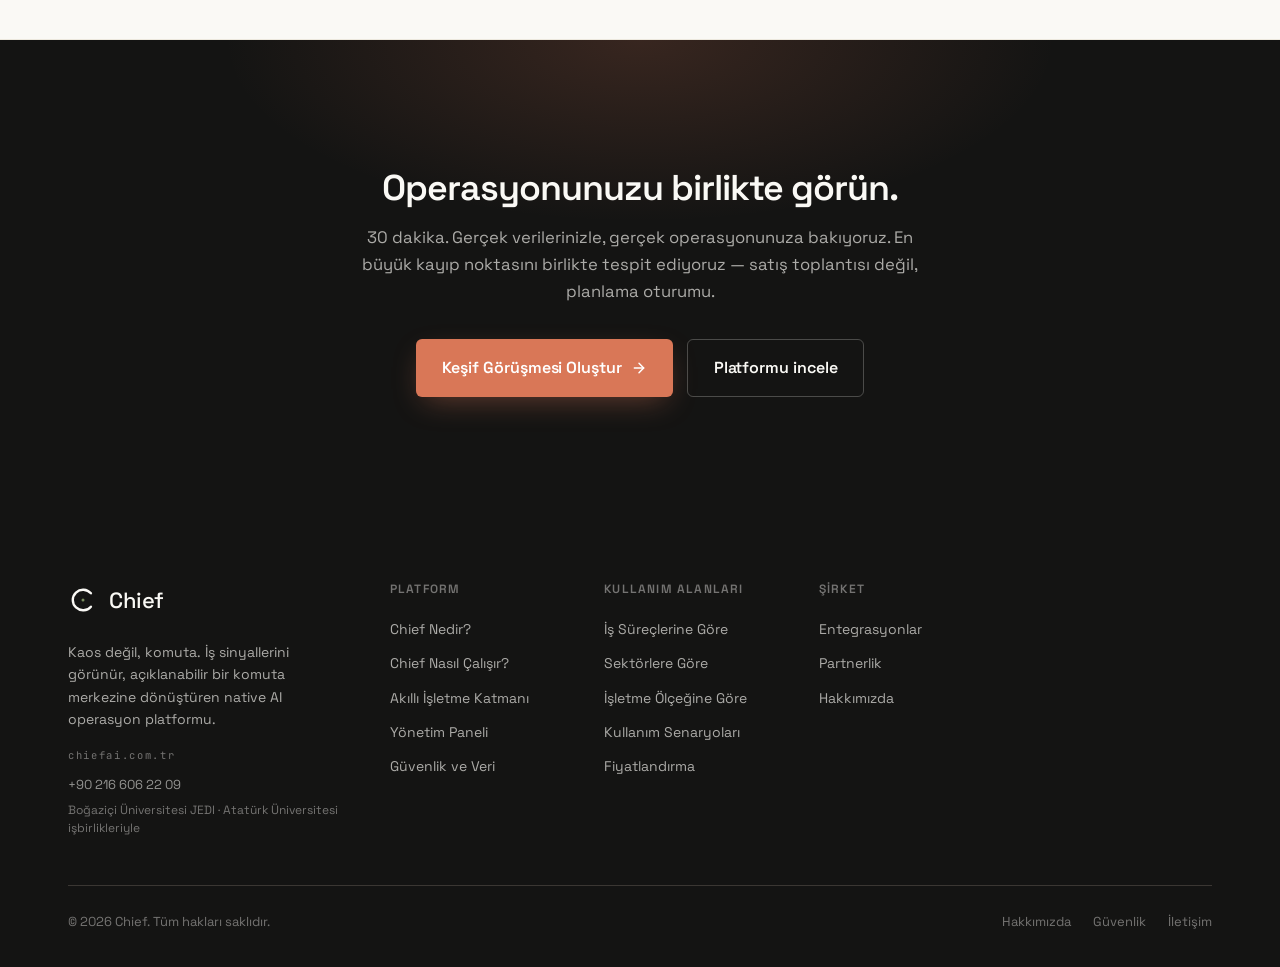
==== commit d8a83d89: "fix: mobil nav — tam genişlik drawer (yukarıdan açılır), nav-cta gizle, toggle sağa al" ====
--- a/index-v2.html
+++ b/index-v2.html
@@ -30,12 +30,12 @@
 
     </nav>
 
-    <button class="mobile-toggle" id="mobileToggle" aria-label="Menüyü aç"></button>
-
     <div class="nav-cta">
       <a href="#/partnerler" class="nav-cta-link">Partnerlik</a>
       <a href="#" class="nav-cta-link nav-cta-btn" id="loginTrigger">Giriş</a>
     </div>
+
+    <button class="mobile-toggle" id="mobileToggle" aria-label="Menüyü aç"></button>
   </div>
   <div id="megaContainer"></div>
   <div class="mobile-drawer" id="mobileDrawer"></div>
--- a/chief.css
+++ b/chief.css
@@ -429,78 +429,78 @@
 /* mobile drawer */
 /* ===== MOBILE DRAWER — LEFT SLIDE ===== */
 .m-backdrop {
-  position: fixed; inset: 0; z-index: 199;
-  background: rgba(20,20,19,.55); backdrop-filter: blur(3px);
-  opacity: 0; pointer-events: none;
-  transition: opacity .3s;
-}
-.m-backdrop.show { opacity: 1; pointer-events: all; }
+  display: none;
+}
 
 .mobile-drawer {
-  position: fixed; top: 0; left: 0; bottom: 0;
-  width: min(82vw, 300px); z-index: 200;
-  background: #1A1916;
+  position: fixed; top: 0; left: 0; right: 0; bottom: 0;
+  width: 100vw; z-index: 200;
+  background: #141413;
   display: flex; flex-direction: column;
-  transform: translateX(-100%);
-  transition: transform .3s cubic-bezier(.2,.7,.3,1);
-  box-shadow: 4px 0 32px rgba(0,0,0,.35);
-}
-.mobile-drawer.show { transform: translateX(0); }
+  transform: translateY(-100%);
+  transition: transform .35s cubic-bezier(.2,.7,.3,1);
+  overflow-y: auto;
+}
+.mobile-drawer.show { transform: translateY(0); }
 
 .m-drawer-head {
   display: flex; align-items: center; justify-content: space-between;
-  padding: 20px 20px 18px;
-  border-bottom: 1px solid rgba(250,249,245,.08);
+  padding: 0 var(--gutter);
+  height: 64px;
+  border-bottom: 1px solid rgba(250,249,245,.07);
   flex-shrink: 0;
 }
 .m-drawer-logo { display: flex; align-items: center; gap: 9px; text-decoration: none; }
 .m-drawer-logo-word { font-family: var(--f-ui); font-weight: 700; font-size: 18px;
   color: var(--ivory); letter-spacing: -.02em; }
-.m-close-btn { background: none; border: none; cursor: pointer; padding: 6px;
-  color: rgba(250,249,245,.4); border-radius: 8px; line-height: 1;
+.m-close-btn { background: none; border: none; cursor: pointer; padding: 8px;
+  color: rgba(250,249,245,.5); border-radius: 8px; line-height: 1;
   transition: color .15s, background .15s; }
 .m-close-btn:hover { color: var(--ivory); background: rgba(250,249,245,.08); }
 
-.m-drawer-nav { flex: 1; overflow-y: auto; padding: 12px 0; }
-
-.m-flat { display: flex; align-items: center; padding: 13px 20px;
-  font-family: var(--f-ui); font-weight: 500; font-size: 15px;
-  color: rgba(250,249,245,.75); text-decoration: none;
-  transition: color .15s, background .15s; }
-.m-flat:hover { color: var(--ivory); background: rgba(250,249,245,.06); }
+.m-drawer-nav { flex: 1; padding: 8px 0 24px; }
+
+.m-flat { display: flex; align-items: center; padding: 15px var(--gutter);
+  font-family: var(--f-ui); font-weight: 500; font-size: 17px;
+  color: rgba(250,249,245,.8); text-decoration: none;
+  border-bottom: 1px solid rgba(250,249,245,.06);
+  transition: color .15s; }
+.m-flat:hover { color: var(--ivory); }
 
 .m-nav-btn { display: flex; justify-content: space-between; align-items: center;
-  width: 100%; padding: 13px 20px; background: none; border: none; cursor: pointer;
-  font-family: var(--f-ui); font-weight: 500; font-size: 15px;
-  color: rgba(250,249,245,.75); text-align: left;
-  transition: color .15s, background .15s; }
-.m-nav-btn:hover { color: var(--ivory); background: rgba(250,249,245,.06); }
-.m-nav-btn .m-chev { font-size: 18px; color: rgba(250,249,245,.3); line-height: 1; }
+  width: 100%; padding: 15px var(--gutter); background: none; border: none; cursor: pointer;
+  font-family: var(--f-ui); font-weight: 500; font-size: 17px;
+  color: rgba(250,249,245,.8); text-align: left;
+  border-bottom: 1px solid rgba(250,249,245,.06);
+  transition: color .15s; }
+.m-nav-btn:hover { color: var(--ivory); }
+.m-nav-btn .m-chev { font-size: 20px; color: rgba(250,249,245,.3); line-height: 1; }
 
 .m-back { display: flex; align-items: center; gap: 8px; width: 100%;
-  padding: 13px 20px 13px 16px; background: none; border: none; cursor: pointer;
-  font-family: var(--f-ui); font-weight: 600; font-size: 14px;
-  color: rgba(250,249,245,.5); border-bottom: 1px solid rgba(250,249,245,.08);
-  margin-bottom: 8px; transition: color .15s; }
+  padding: 14px var(--gutter); background: none; border: none; cursor: pointer;
+  font-family: var(--f-ui); font-weight: 600; font-size: 13px;
+  color: rgba(250,249,245,.45); border-bottom: 1px solid rgba(250,249,245,.07);
+  margin-bottom: 4px; transition: color .15s; }
 .m-back:hover { color: var(--ivory); }
 
-.m-panel-label { display: block; padding: 10px 20px 4px;
-  font-family: var(--f-mono); font-size: 10px; letter-spacing: .08em;
-  text-transform: uppercase; color: rgba(250,249,245,.3); }
-.m-flat-link { display: block; padding: 10px 20px;
-  font-size: 14px; color: rgba(250,249,245,.65); text-decoration: none;
-  transition: color .15s, background .15s; }
-.m-flat-link:hover { color: var(--ivory); background: rgba(250,249,245,.06); }
+.m-panel-label { display: block; padding: 20px var(--gutter) 6px;
+  font-family: var(--f-mono); font-size: 10px; letter-spacing: .1em;
+  text-transform: uppercase; color: rgba(250,249,245,.25); }
+.m-flat-link { display: block; padding: 12px var(--gutter);
+  font-size: 15px; color: rgba(250,249,245,.65); text-decoration: none;
+  border-bottom: 1px solid rgba(250,249,245,.04);
+  transition: color .15s; }
+.m-flat-link:hover { color: var(--ivory); }
 
 .m-panel { animation: mPanelIn .2s cubic-bezier(.2,.7,.3,1) both; }
 .m-panel.going-back { animation: mPanelBack .2s cubic-bezier(.2,.7,.3,1) both; }
-@keyframes mPanelIn { from { opacity:0; transform:translateX(18px); } to { opacity:1; transform:none; } }
-@keyframes mPanelBack { from { opacity:0; transform:translateX(-18px); } to { opacity:1; transform:none; } }
+@keyframes mPanelIn { from { opacity:0; transform:translateX(14px); } to { opacity:1; transform:none; } }
+@keyframes mPanelBack { from { opacity:0; transform:translateX(-14px); } to { opacity:1; transform:none; } }
 
 .m-drawer-foot {
-  padding: 16px 20px 32px;
-  border-top: 1px solid rgba(250,249,245,.08);
-  display: flex; flex-direction: column; gap: 10px; flex-shrink: 0;
+  padding: 20px var(--gutter) 40px;
+  border-top: 1px solid rgba(250,249,245,.07);
+  display: flex; flex-direction: column; gap: 12px; flex-shrink: 0;
 }
 
 /* toggle open → X */
@@ -1031,8 +1031,8 @@
 /* ============================================================ RESPONSIVE */
 @media (max-width: 1080px) {
   .nav-main { display: none; }
-  .mobile-toggle { display: block; }
-  .nav-cta { margin-left: auto; }
+  .nav-cta { display: none; }
+  .mobile-toggle { display: flex; align-items: center; justify-content: center; margin-left: auto; }
   .hero-grid { grid-template-columns: 1fr; gap: 48px; }
   .cc-float.f1 { left: 2%; } .cc-float.f2 { left: -2%; } .cc-float.f3 { left: 8%; }
   .footer-grid { grid-template-columns: 1fr 1fr; gap: 30px; }
@@ -1053,7 +1053,7 @@
   section { padding: 48px 0; }
   .hero { padding: 34px 0 48px; }
   .section-head { margin: 0 0 26px; }
-  .mobile-drawer { width: min(88vw, 300px); }
+  .mobile-drawer { width: 100vw; }
   .cards-grid, .cards-grid.cols-2, .cards-grid.cols-4, .prob-grid, .integ-grid, .sector-grid, .kpi-grid, .pricing-grid { grid-template-columns: 1fr; }
   .flow { grid-template-columns: 1fr; }
   .hero-cta .btn { flex: 1; justify-content: center; }
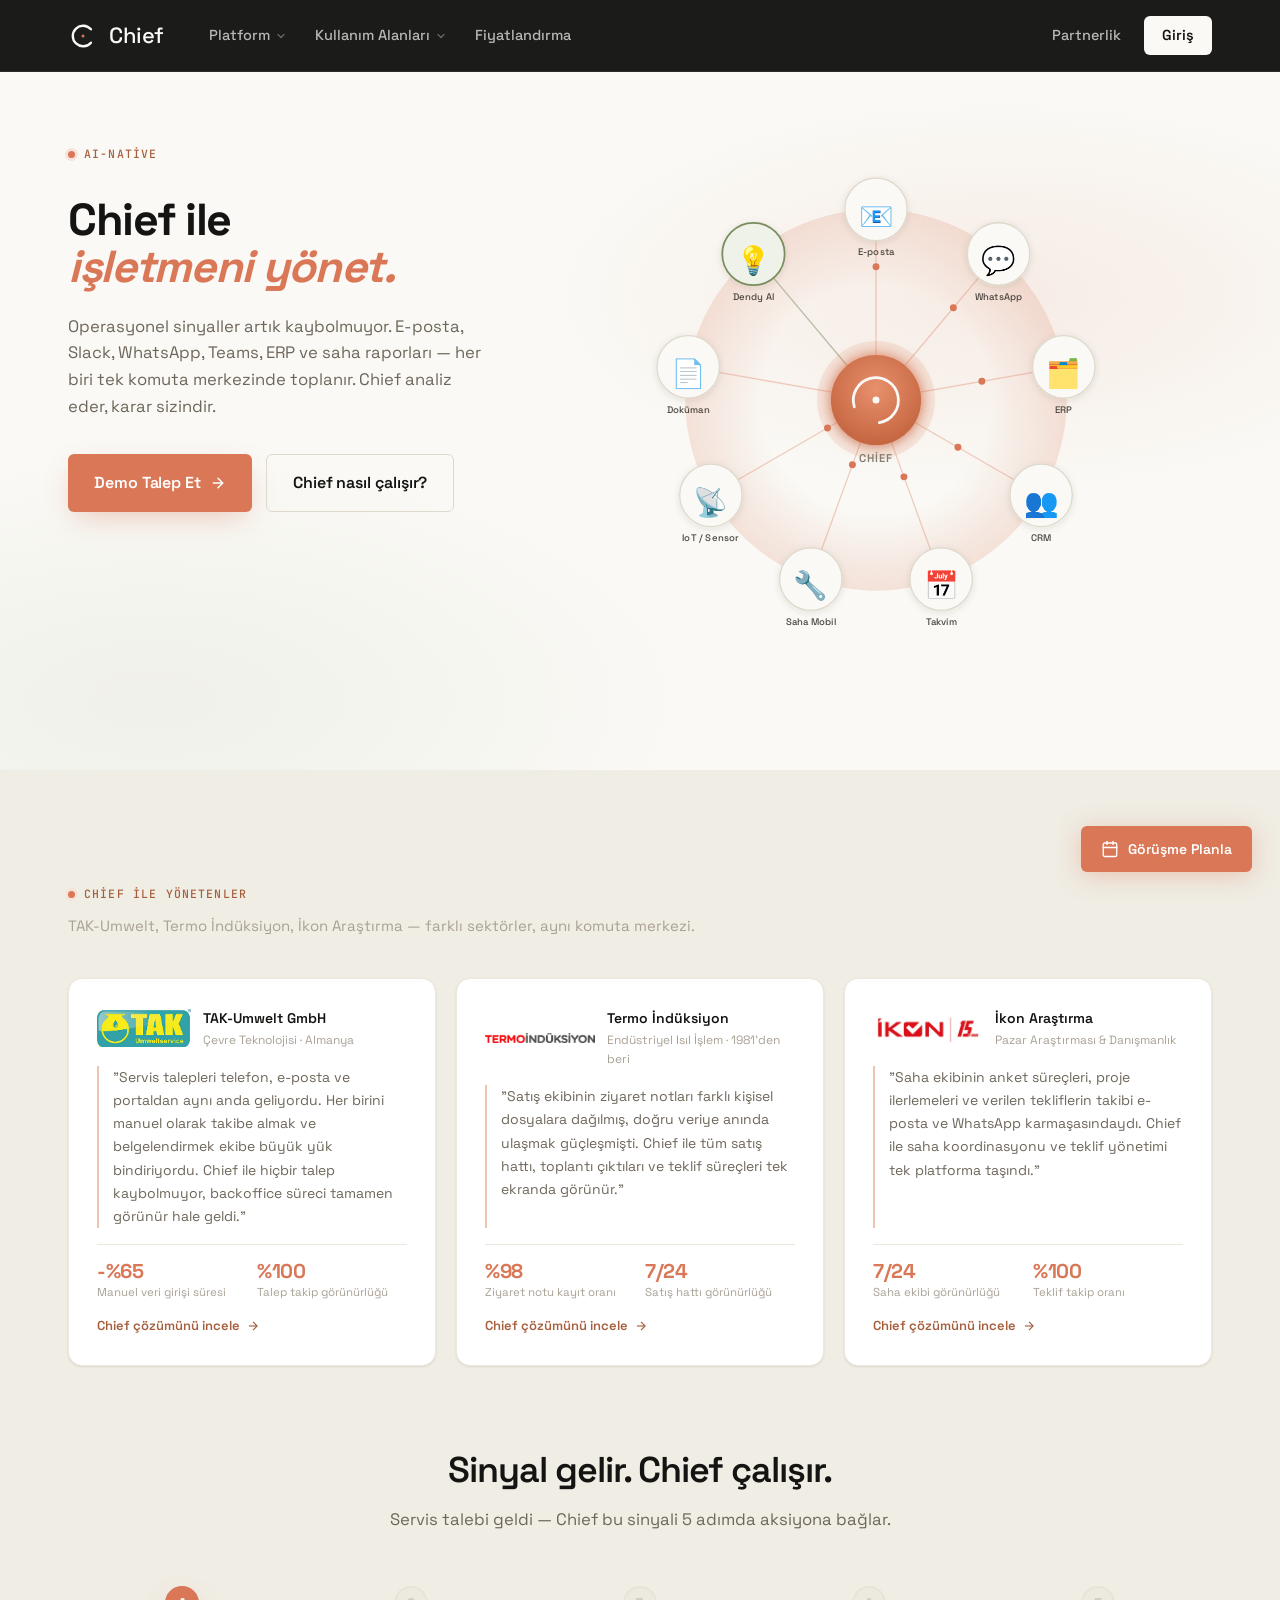
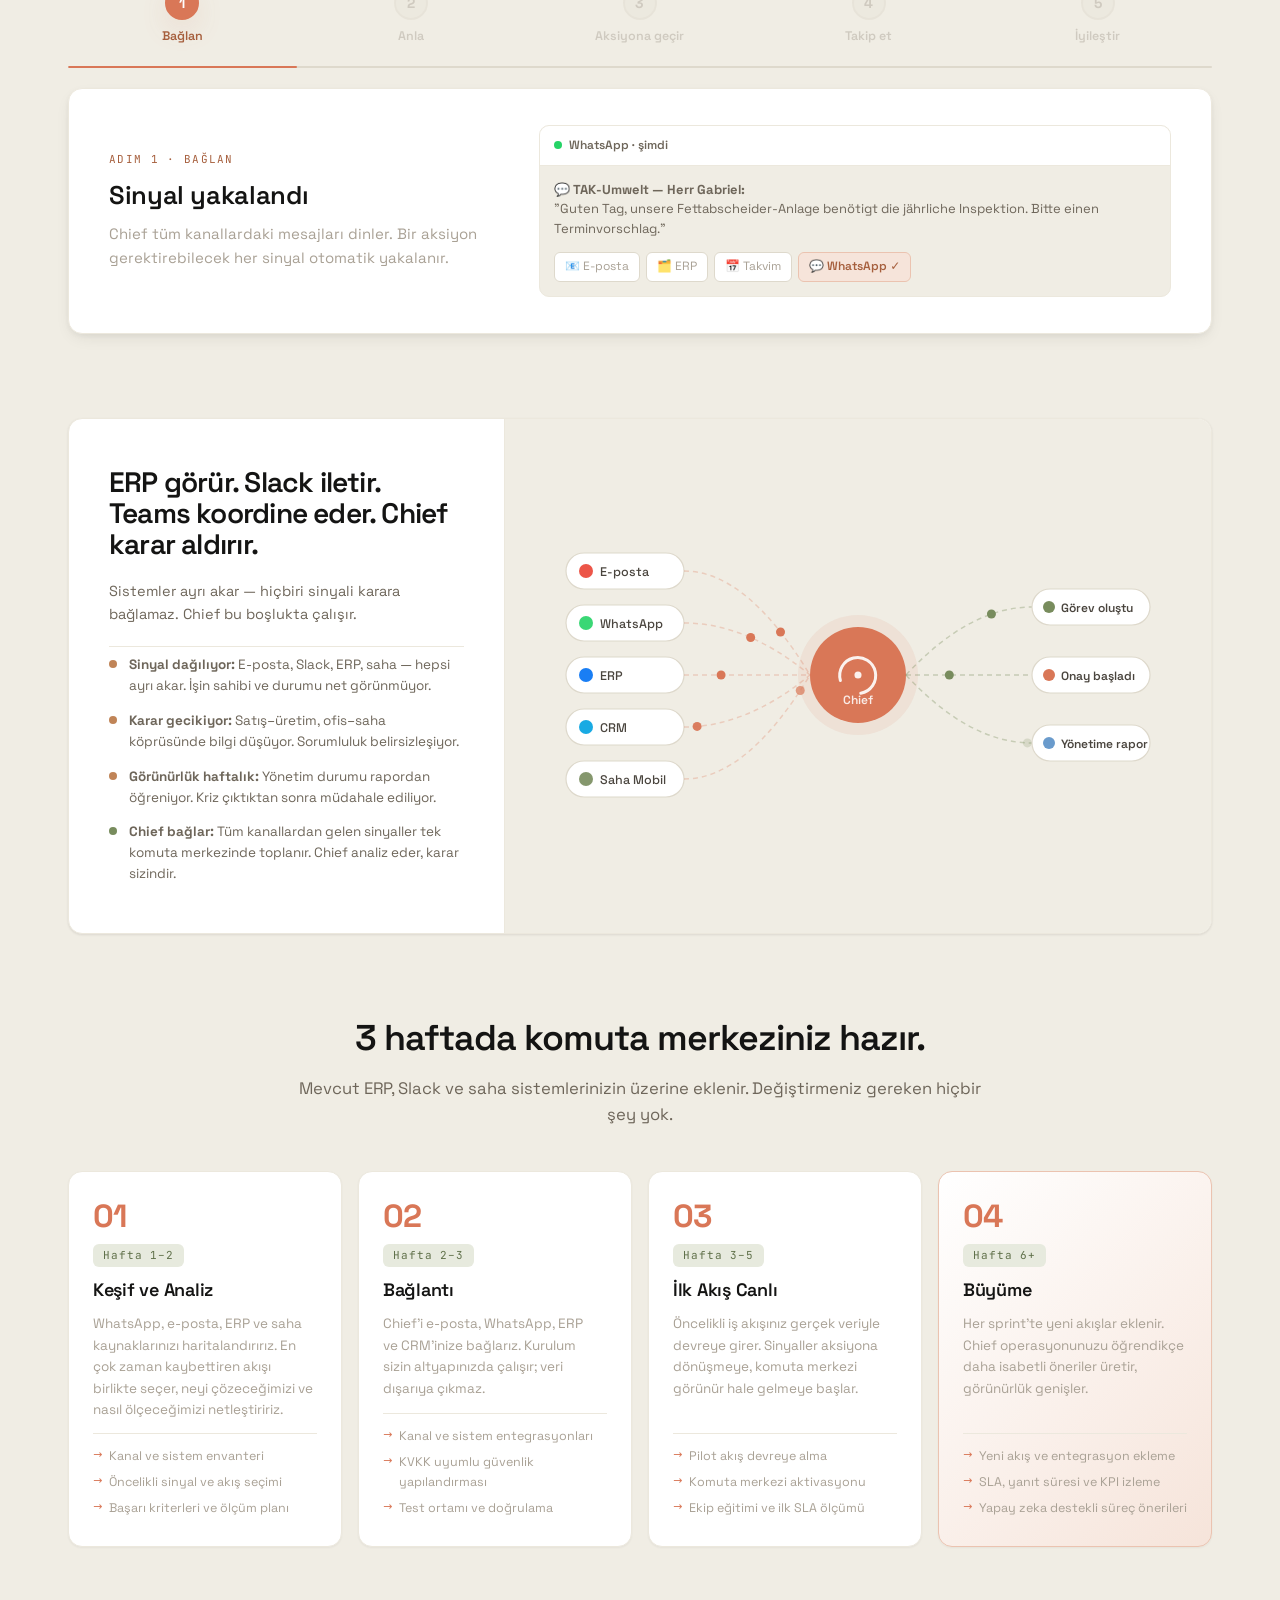
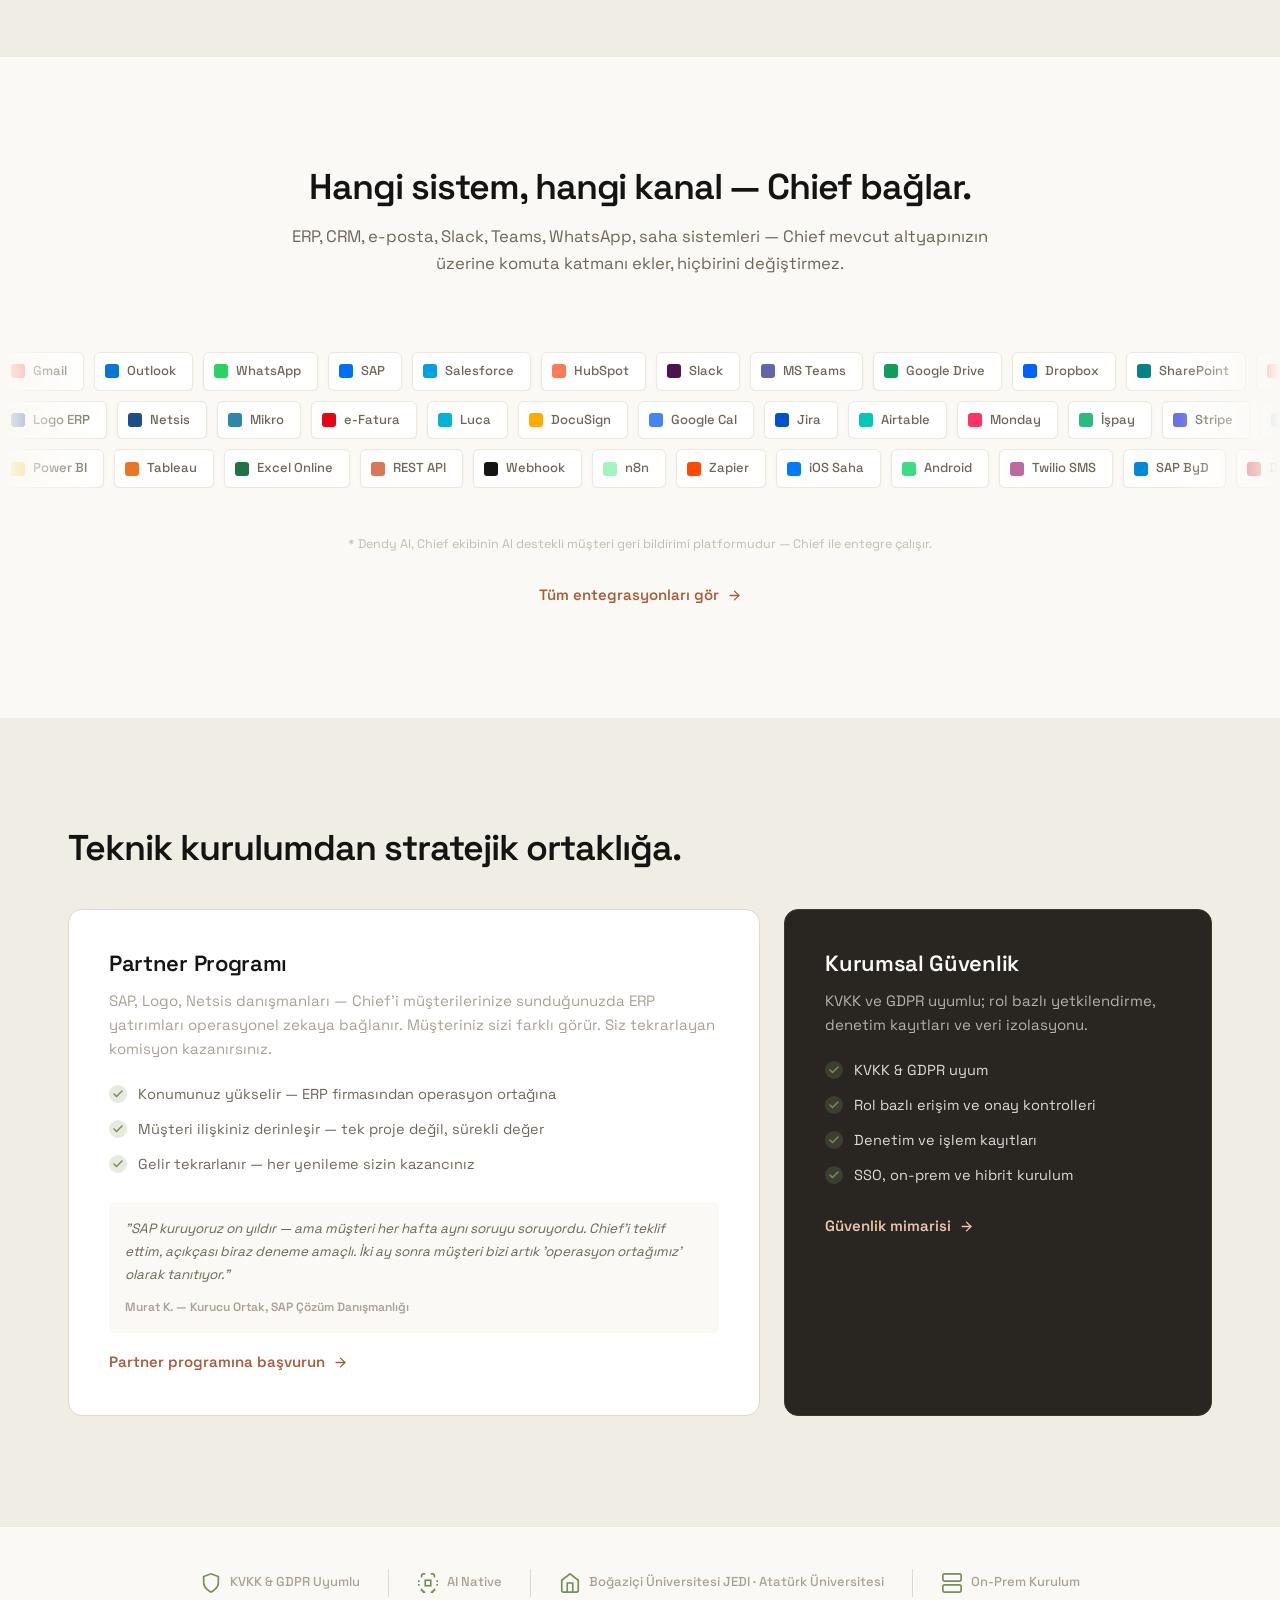
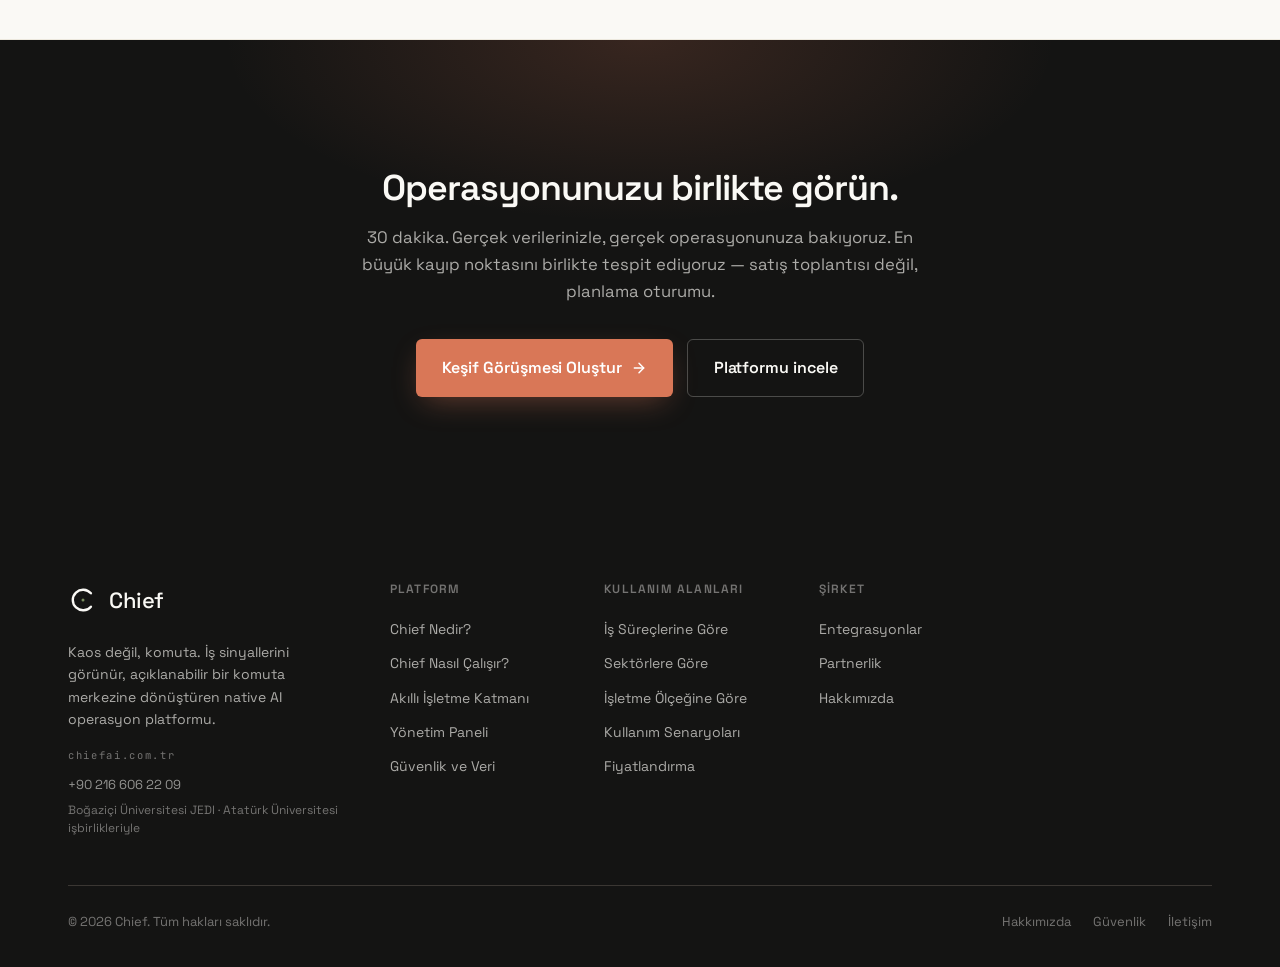
==== commit f7d4910d: "fix: drawer header dışına taşındı — backdrop-filter stacking context sorunu" ====
--- a/index-v2.html
+++ b/index-v2.html
@@ -38,8 +38,8 @@
     <button class="mobile-toggle" id="mobileToggle" aria-label="Menüyü aç"></button>
   </div>
   <div id="megaContainer"></div>
-  <div class="mobile-drawer" id="mobileDrawer"></div>
 </header>
+<div class="mobile-drawer" id="mobileDrawer"></div>
 
 <main id="app" data-screen-label="Ana Sayfa">
 
--- a/chief.css
+++ b/chief.css
@@ -426,19 +426,15 @@
 @media (max-width: 900px) { .blog-grid { grid-template-columns: 1fr 1fr; } }
 @media (max-width: 600px) { .blog-grid { grid-template-columns: 1fr; } }
 
-/* mobile drawer */
-/* ===== MOBILE DRAWER — LEFT SLIDE ===== */
-.m-backdrop {
-  display: none;
-}
+/* ===== MOBILE DRAWER — FULL SCREEN OVERLAY ===== */
+.m-backdrop { display: none; }
 
 .mobile-drawer {
-  position: fixed; top: 0; left: 0; right: 0; bottom: 0;
-  width: 100vw; z-index: 200;
-  background: #141413;
+  position: fixed; inset: 0; z-index: 200;
+  background: var(--ivory);
   display: flex; flex-direction: column;
   transform: translateY(-100%);
-  transition: transform .35s cubic-bezier(.2,.7,.3,1);
+  transition: transform .35s cubic-bezier(.22,.68,.36,1);
   overflow-y: auto;
 }
 .mobile-drawer.show { transform: translateY(0); }
@@ -447,61 +443,33 @@
   display: flex; align-items: center; justify-content: space-between;
   padding: 0 var(--gutter);
   height: 64px;
-  border-bottom: 1px solid rgba(250,249,245,.07);
+  border-bottom: 1px solid var(--border);
   flex-shrink: 0;
 }
 .m-drawer-logo { display: flex; align-items: center; gap: 9px; text-decoration: none; }
 .m-drawer-logo-word { font-family: var(--f-ui); font-weight: 700; font-size: 18px;
-  color: var(--ivory); letter-spacing: -.02em; }
+  color: var(--ink); letter-spacing: -.02em; }
 .m-close-btn { background: none; border: none; cursor: pointer; padding: 8px;
-  color: rgba(250,249,245,.5); border-radius: 8px; line-height: 1;
-  transition: color .15s, background .15s; }
-.m-close-btn:hover { color: var(--ivory); background: rgba(250,249,245,.08); }
-
-.m-drawer-nav { flex: 1; padding: 8px 0 24px; }
-
-.m-flat { display: flex; align-items: center; padding: 15px var(--gutter);
-  font-family: var(--f-ui); font-weight: 500; font-size: 17px;
-  color: rgba(250,249,245,.8); text-decoration: none;
-  border-bottom: 1px solid rgba(250,249,245,.06);
+  color: rgba(20,20,19,.4); border-radius: 8px; line-height: 1;
   transition: color .15s; }
-.m-flat:hover { color: var(--ivory); }
-
-.m-nav-btn { display: flex; justify-content: space-between; align-items: center;
-  width: 100%; padding: 15px var(--gutter); background: none; border: none; cursor: pointer;
-  font-family: var(--f-ui); font-weight: 500; font-size: 17px;
-  color: rgba(250,249,245,.8); text-align: left;
-  border-bottom: 1px solid rgba(250,249,245,.06);
+.m-close-btn:hover { color: var(--ink); }
+
+.m-drawer-nav { flex: 1; padding: 0; }
+
+.m-flat { display: flex; align-items: center;
+  padding: 22px var(--gutter);
+  font-family: var(--f-ui); font-weight: 600; font-size: 22px;
+  color: var(--ink); text-decoration: none;
+  border-bottom: 1px solid var(--border);
   transition: color .15s; }
-.m-nav-btn:hover { color: var(--ivory); }
-.m-nav-btn .m-chev { font-size: 20px; color: rgba(250,249,245,.3); line-height: 1; }
-
-.m-back { display: flex; align-items: center; gap: 8px; width: 100%;
-  padding: 14px var(--gutter); background: none; border: none; cursor: pointer;
-  font-family: var(--f-ui); font-weight: 600; font-size: 13px;
-  color: rgba(250,249,245,.45); border-bottom: 1px solid rgba(250,249,245,.07);
-  margin-bottom: 4px; transition: color .15s; }
-.m-back:hover { color: var(--ivory); }
-
-.m-panel-label { display: block; padding: 20px var(--gutter) 6px;
-  font-family: var(--f-mono); font-size: 10px; letter-spacing: .1em;
-  text-transform: uppercase; color: rgba(250,249,245,.25); }
-.m-flat-link { display: block; padding: 12px var(--gutter);
-  font-size: 15px; color: rgba(250,249,245,.65); text-decoration: none;
-  border-bottom: 1px solid rgba(250,249,245,.04);
-  transition: color .15s; }
-.m-flat-link:hover { color: var(--ivory); }
-
-.m-panel { animation: mPanelIn .2s cubic-bezier(.2,.7,.3,1) both; }
-.m-panel.going-back { animation: mPanelBack .2s cubic-bezier(.2,.7,.3,1) both; }
-@keyframes mPanelIn { from { opacity:0; transform:translateX(14px); } to { opacity:1; transform:none; } }
-@keyframes mPanelBack { from { opacity:0; transform:translateX(-14px); } to { opacity:1; transform:none; } }
+.m-flat:hover { color: var(--clay); }
 
 .m-drawer-foot {
-  padding: 20px var(--gutter) 40px;
-  border-top: 1px solid rgba(250,249,245,.07);
+  padding: 24px var(--gutter) env(safe-area-inset-bottom, 32px);
+  border-top: 1px solid var(--border);
   display: flex; flex-direction: column; gap: 12px; flex-shrink: 0;
 }
+.m-drawer-foot .btn { font-size: 15px; }
 
 /* toggle open → X */
 .mobile-toggle { position: relative; }
@@ -1053,7 +1021,7 @@
   section { padding: 48px 0; }
   .hero { padding: 34px 0 48px; }
   .section-head { margin: 0 0 26px; }
-  .mobile-drawer { width: 100vw; }
+  .mobile-drawer { width: min(88vw, 320px); }
   .cards-grid, .cards-grid.cols-2, .cards-grid.cols-4, .prob-grid, .integ-grid, .sector-grid, .kpi-grid, .pricing-grid { grid-template-columns: 1fr; }
   .flow { grid-template-columns: 1fr; }
   .hero-cta .btn { flex: 1; justify-content: center; }
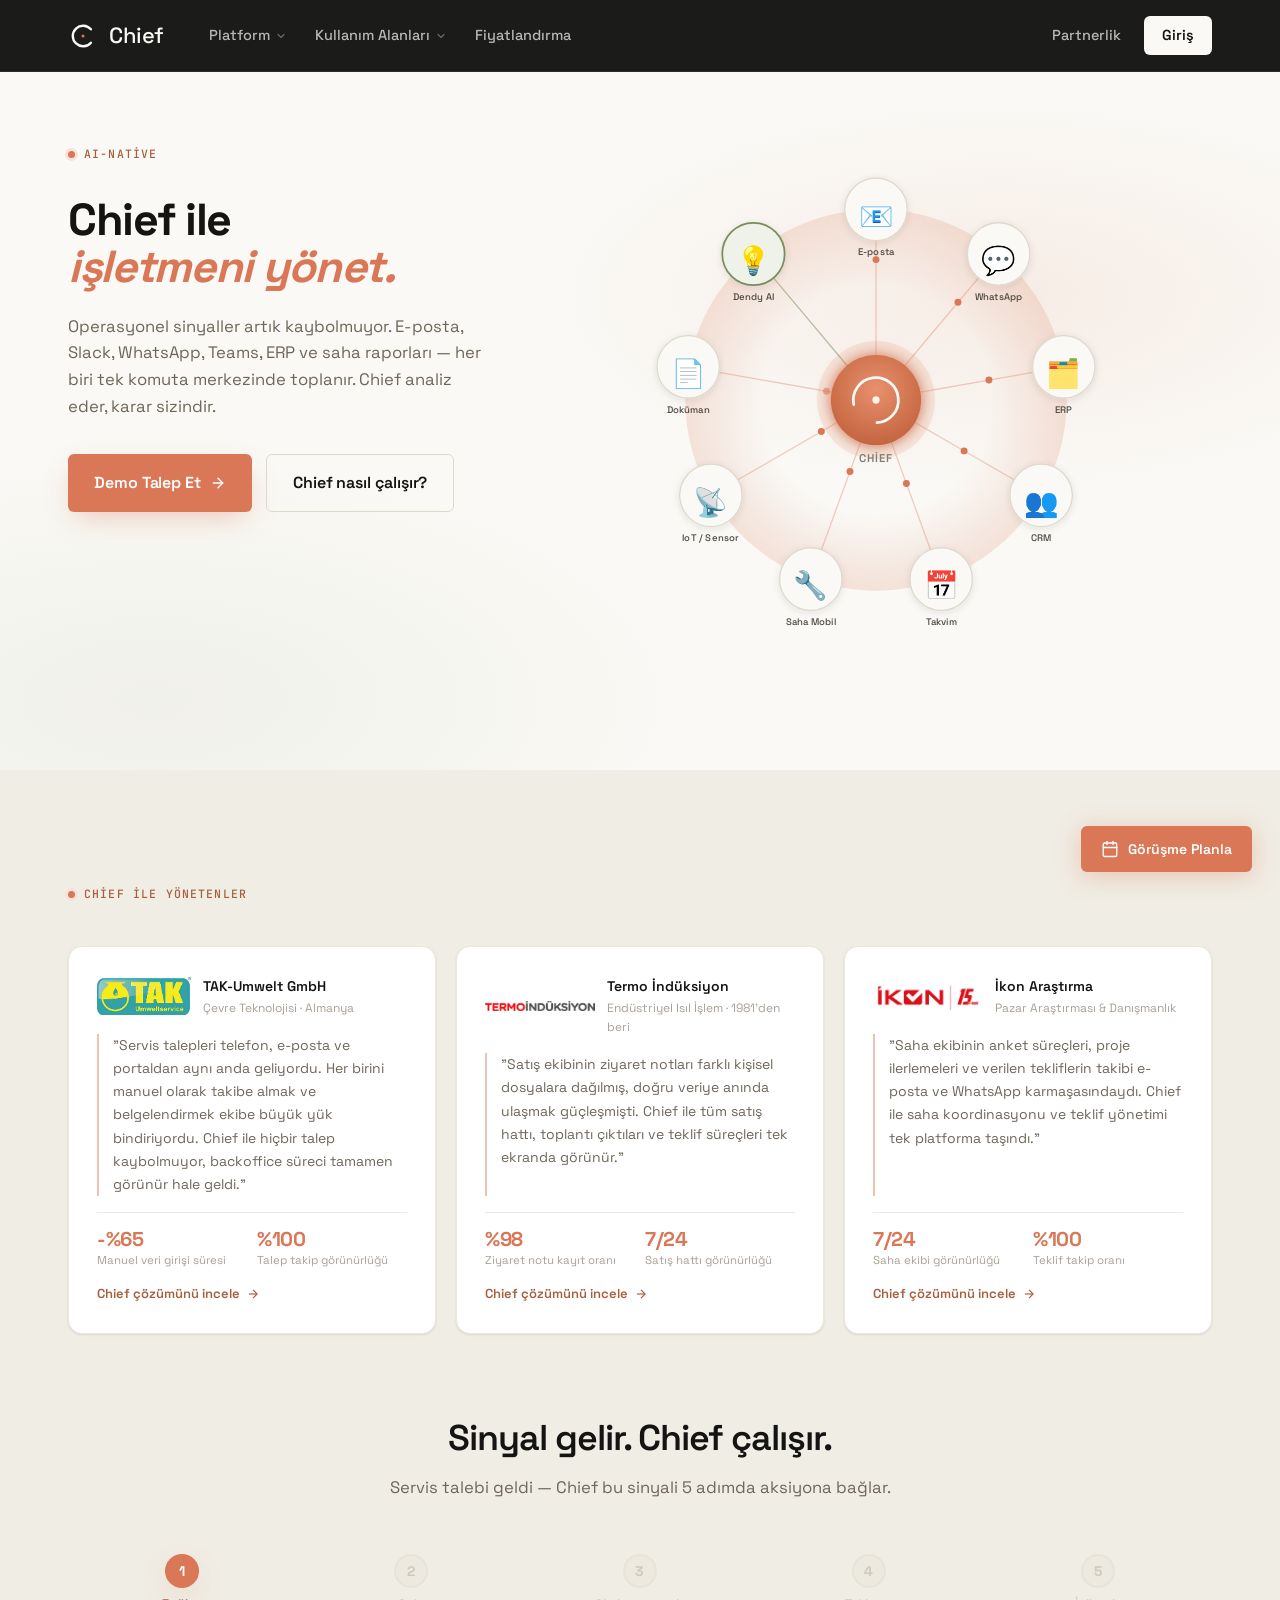
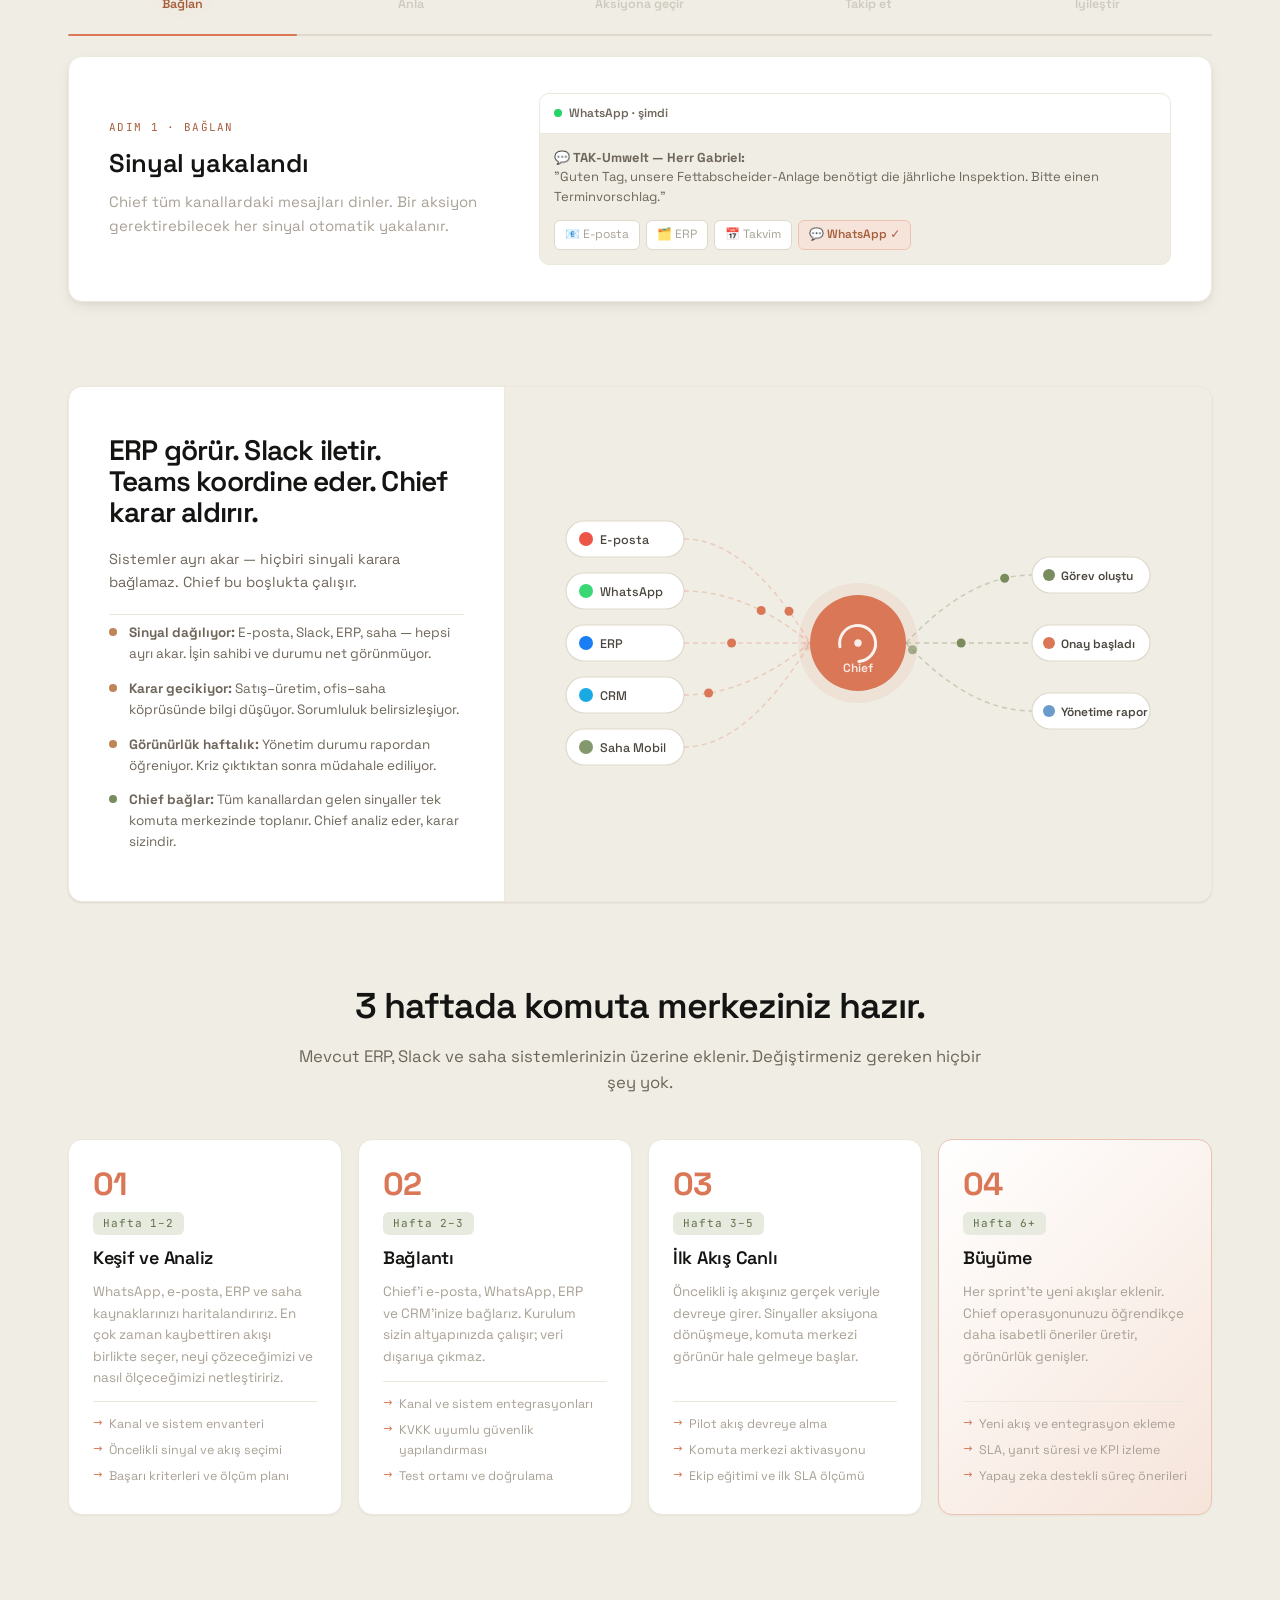
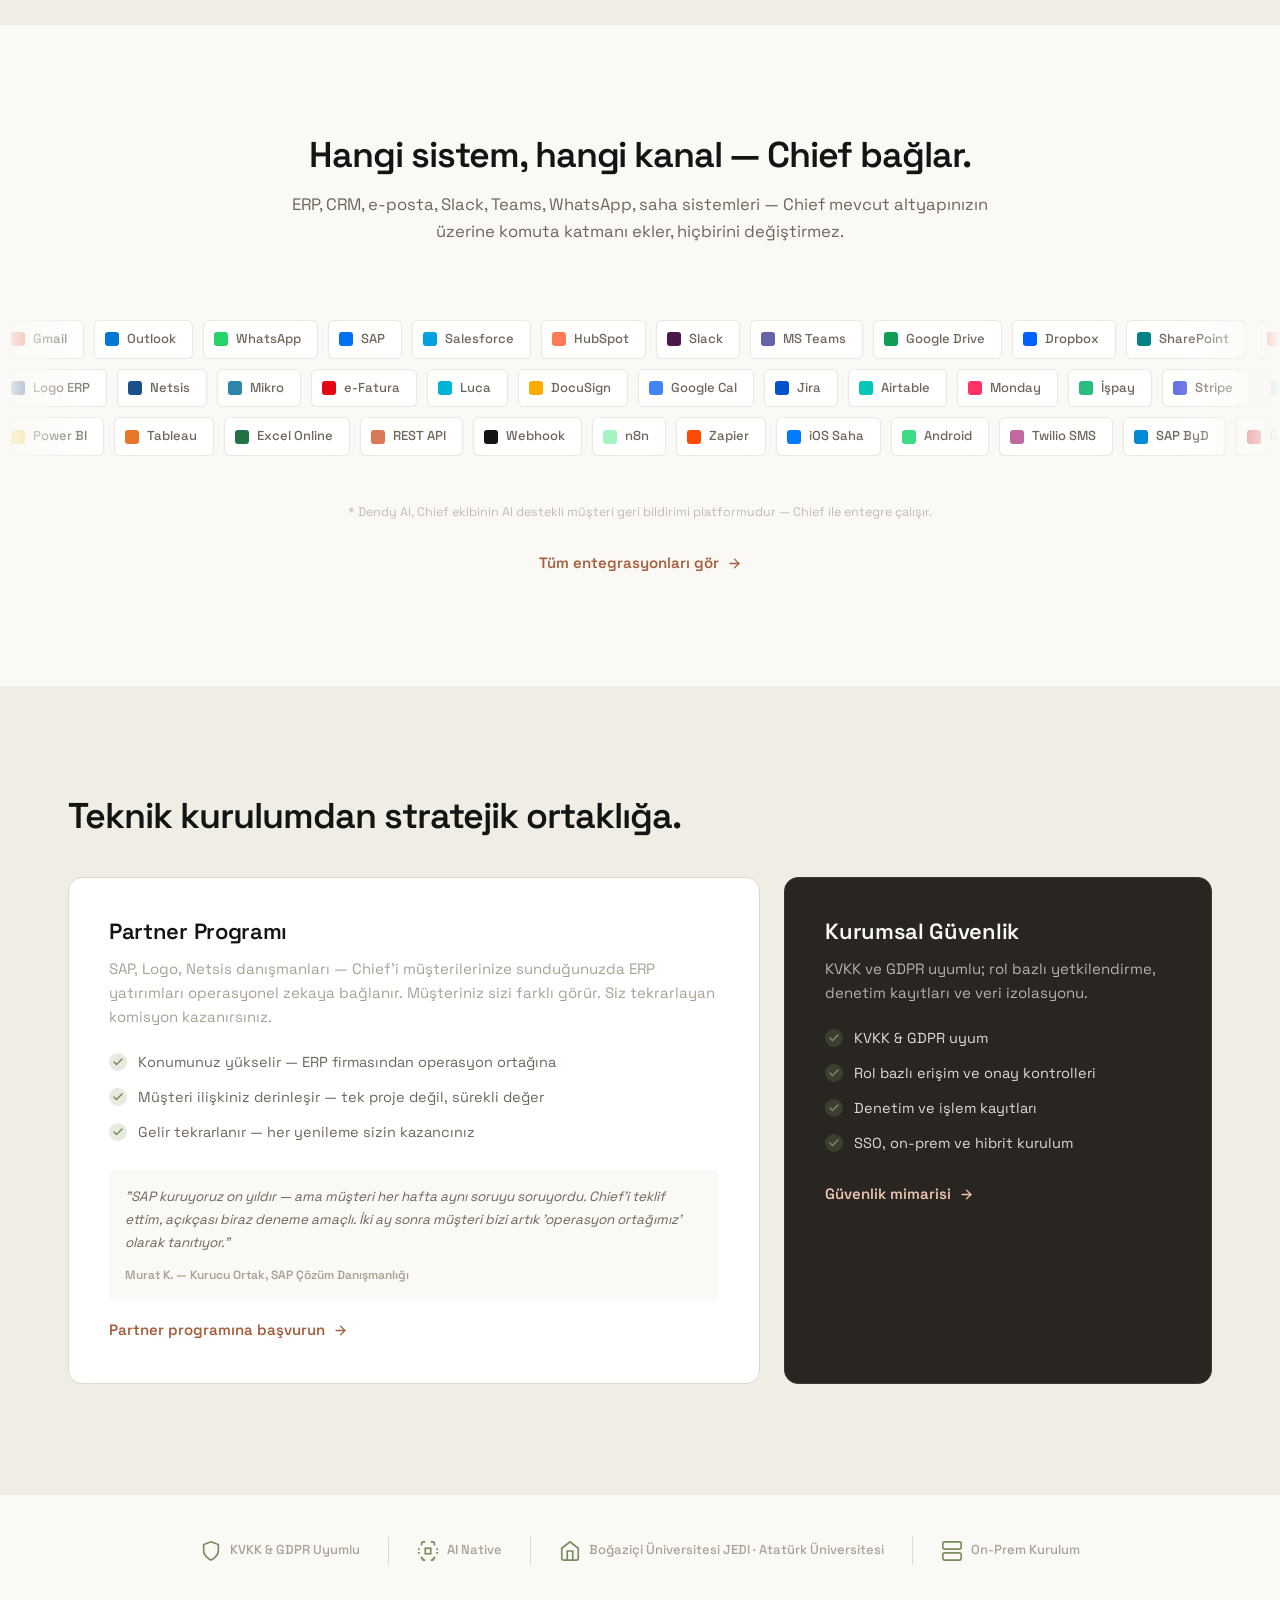
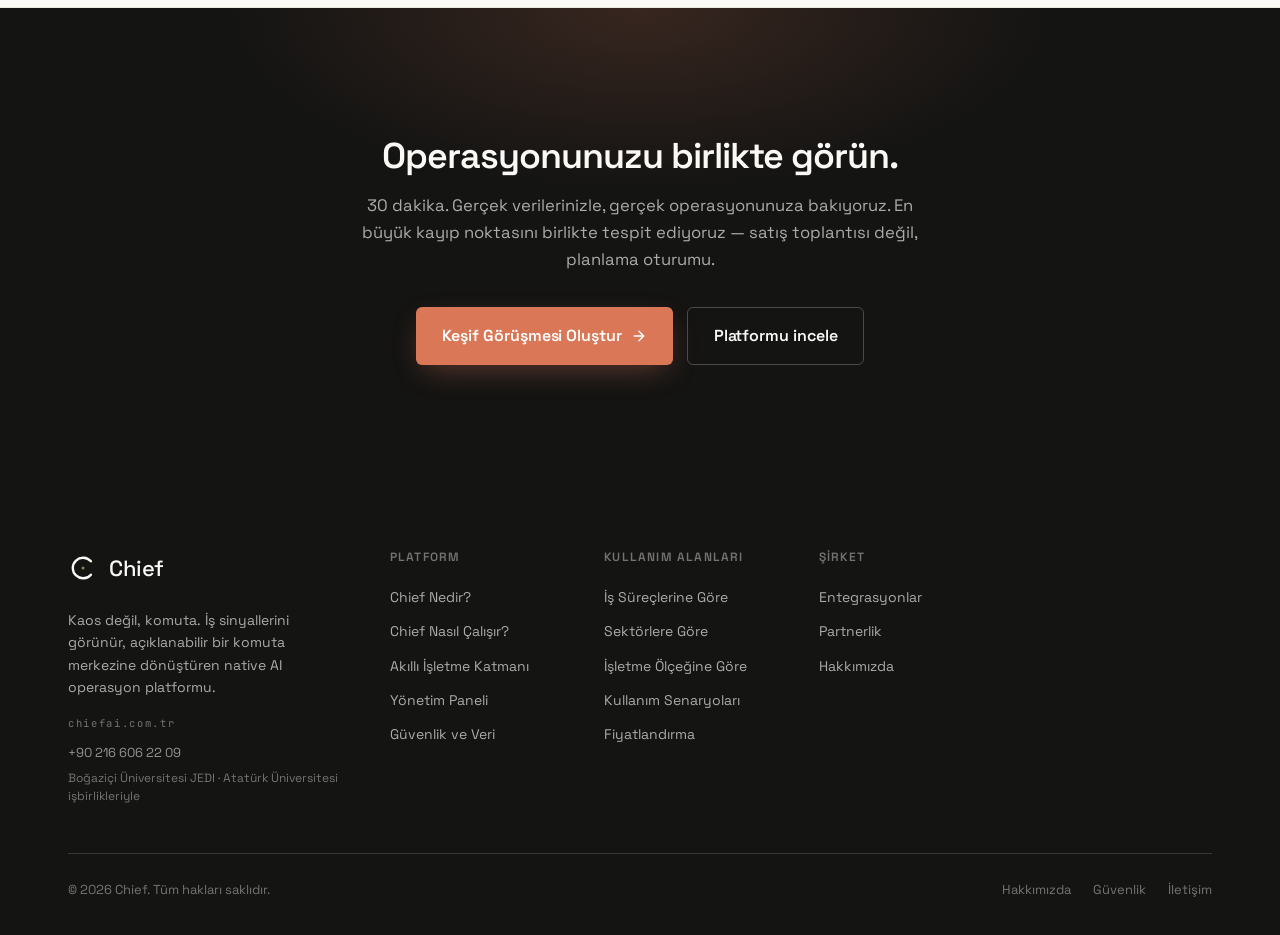
==== commit 52c1f4fa: "fix: sp-sub yazısı kaldırıldı" ====
--- a/index-v2.html
+++ b/index-v2.html
@@ -231,7 +231,6 @@
   <div class="container">
     <div class="sp-header reveal">
       <span class="eyebrow">Chief ile Yönetenler</span>
-      <p class="sp-sub">TAK-Umwelt, Termo İndüksiyon, İkon Araştırma — farklı sektörler, aynı komuta merkezi.</p>
     </div>
     <div class="sp-grid">
 
--- a/chief.css
+++ b/chief.css
@@ -430,7 +430,9 @@
 .m-backdrop { display: none; }
 
 .mobile-drawer {
-  position: fixed; inset: 0; z-index: 200;
+  position: fixed; top: 0; left: 0; right: 0; bottom: 0;
+  width: 100%; height: 100%;
+  z-index: 210;
   background: var(--ivory);
   display: flex; flex-direction: column;
   transform: translateY(-100%);
@@ -471,11 +473,35 @@
 }
 .m-drawer-foot .btn { font-size: 15px; }
 
-/* toggle open → X */
+/* accordion */
+.m-acc-item { display: block; }
+.m-acc-trigger { display: flex; justify-content: space-between; align-items: center;
+  width: 100%; background: none; border: none; cursor: pointer; text-align: left;
+  padding: 22px var(--gutter);
+  font-family: var(--f-ui); font-weight: 600; font-size: 22px;
+  color: var(--ink); border-bottom: 1px solid var(--border);
+  transition: color .15s; }
+.m-acc-trigger:hover { color: var(--clay); }
+.m-acc-chev { font-size: 20px; color: rgba(20,20,19,.35); line-height: 1;
+  transition: transform .22s; display: inline-block; }
+.m-acc-trigger.open .m-acc-chev { transform: rotate(90deg); }
+.m-acc-body { max-height: 0; overflow: hidden;
+  transition: max-height .3s ease; background: rgba(20,20,19,.02); }
+.m-acc-body.open { max-height: 900px; }
+.m-sub-label { display: block; padding: 12px var(--gutter) 4px;
+  font-family: var(--f-mono); font-size: 10px; font-weight: 600;
+  letter-spacing: .09em; text-transform: uppercase; color: rgba(20,20,19,.35); }
+.m-sub-link { display: flex; align-items: center; padding: 11px var(--gutter) 11px calc(var(--gutter) + 8px);
+  font-family: var(--f-ui); font-size: 15px; color: rgba(20,20,19,.65);
+  text-decoration: none; border-bottom: 1px solid rgba(20,20,19,.05);
+  transition: color .15s; }
+.m-sub-link:hover { color: var(--clay); }
+.m-sub-link:last-child { border-bottom: none; }
+
+/* toggle — drawer açıkken gizle */
 .mobile-toggle { position: relative; }
 .mobile-toggle .icon-close { display: none; }
-.mobile-toggle.is-open .icon-ham { display: none; }
-.mobile-toggle.is-open .icon-close { display: block; }
+.mobile-toggle.is-open { opacity: 0; pointer-events: none; }
 
 /* ===== HAKKIMIZDA ===== */
 .hk-para { font-size: 17px; line-height: 1.85; color: var(--t-body); margin: 0 0 24px; }
@@ -1021,7 +1047,7 @@
   section { padding: 48px 0; }
   .hero { padding: 34px 0 48px; }
   .section-head { margin: 0 0 26px; }
-  .mobile-drawer { width: min(88vw, 320px); }
+  .mobile-drawer { width: 100%; }
   .cards-grid, .cards-grid.cols-2, .cards-grid.cols-4, .prob-grid, .integ-grid, .sector-grid, .kpi-grid, .pricing-grid { grid-template-columns: 1fr; }
   .flow { grid-template-columns: 1fr; }
   .hero-cta .btn { flex: 1; justify-content: center; }
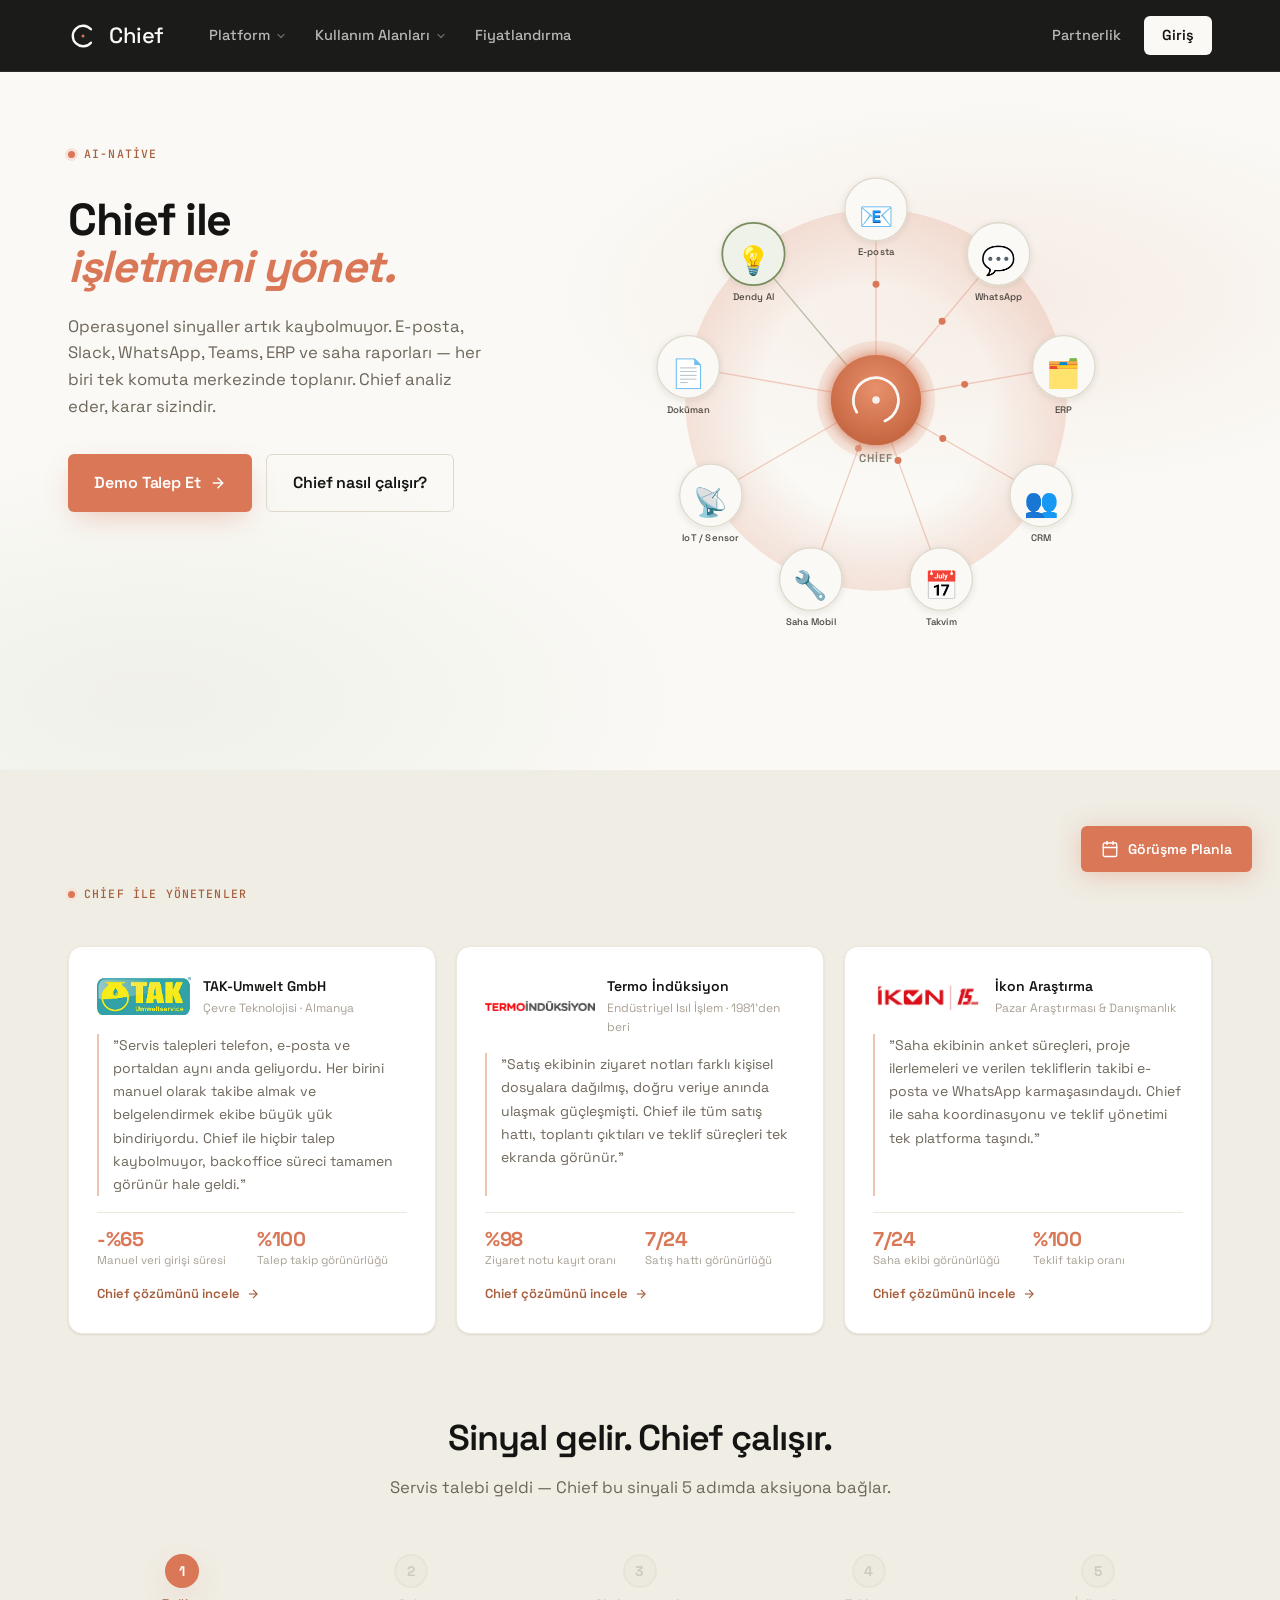
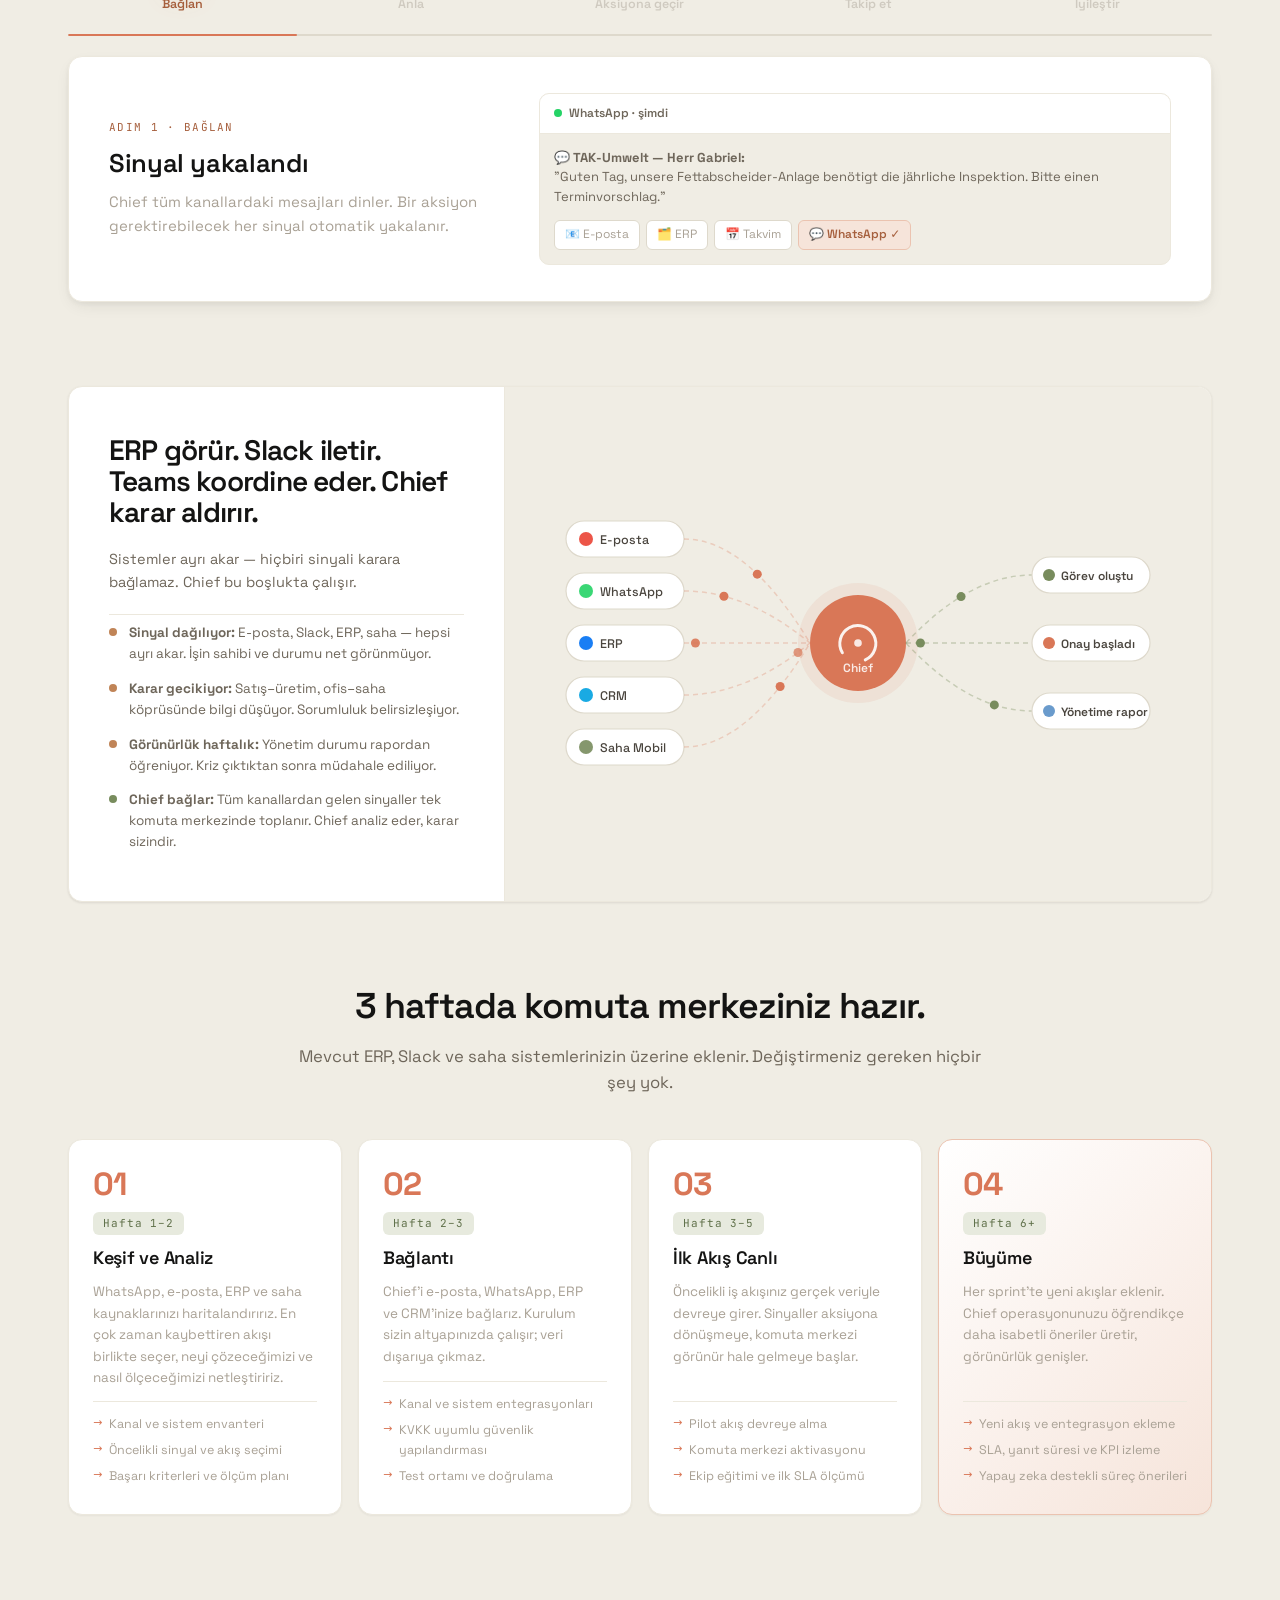
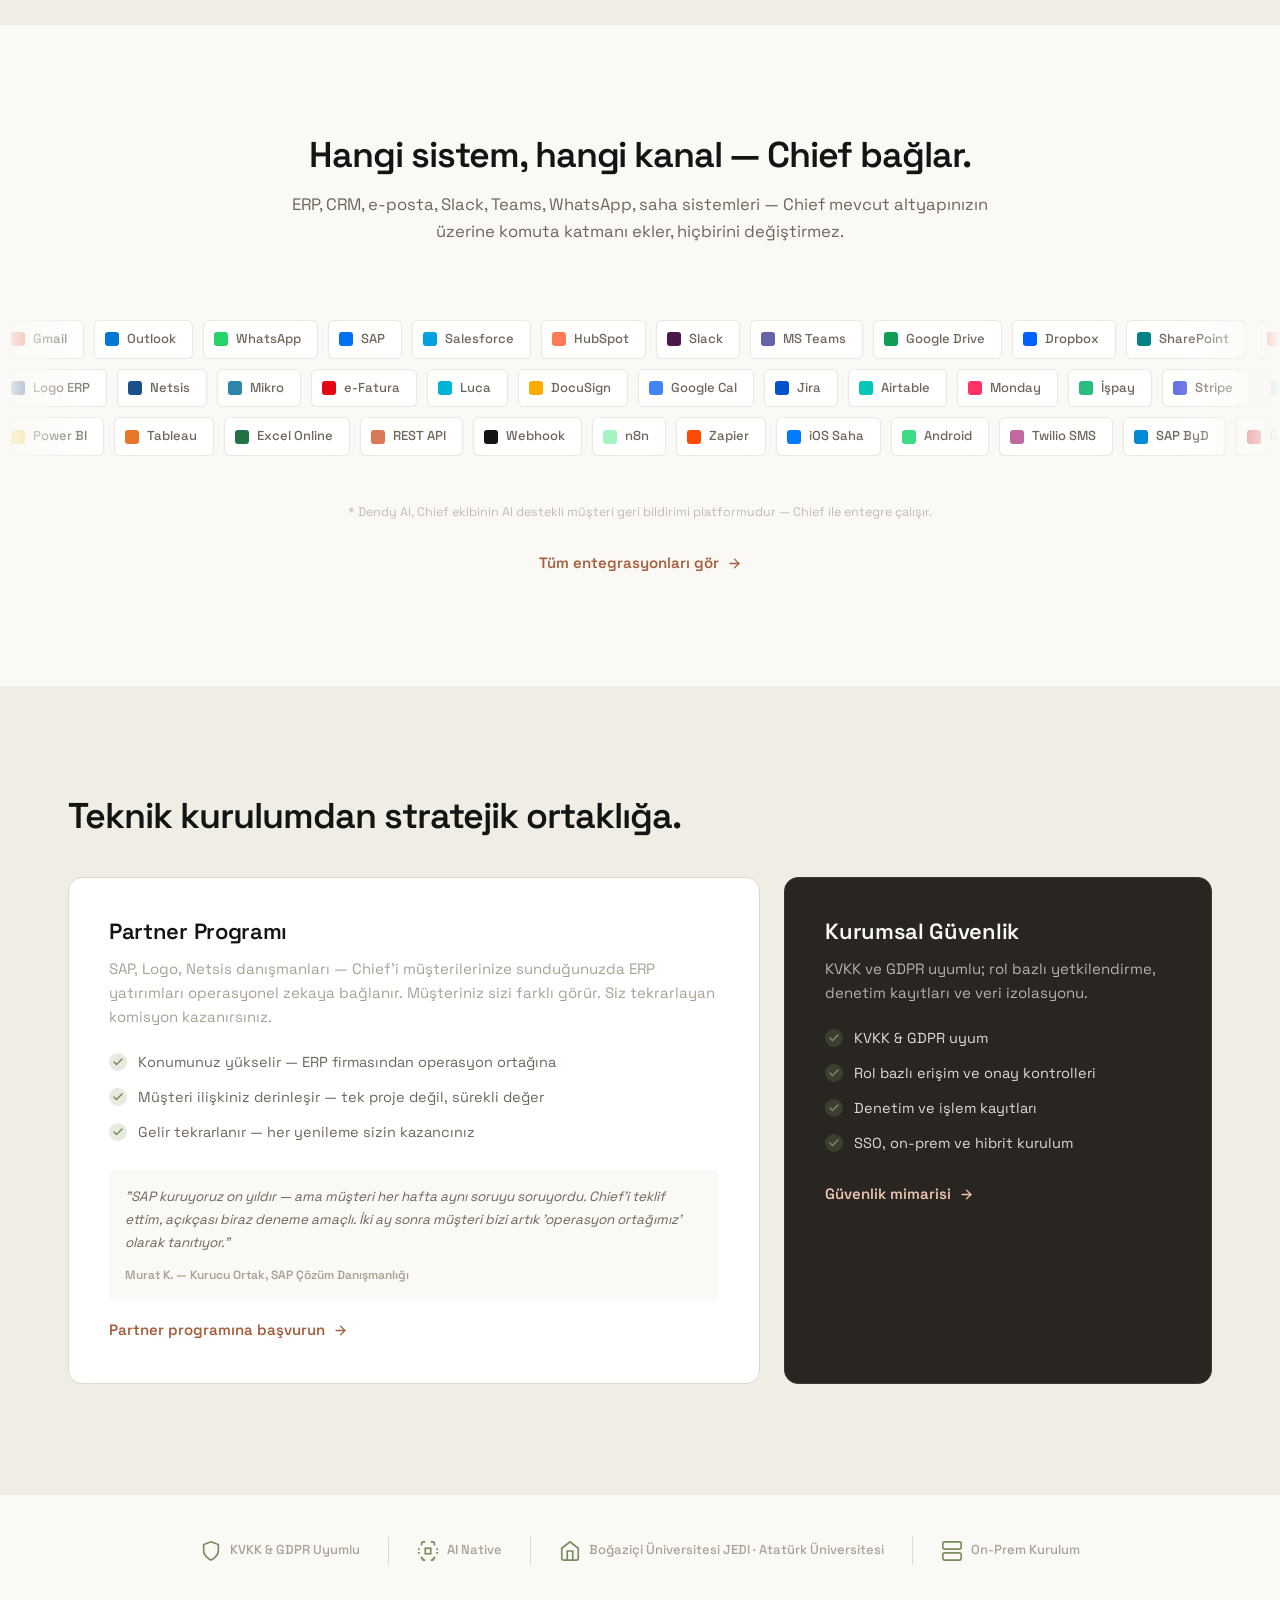
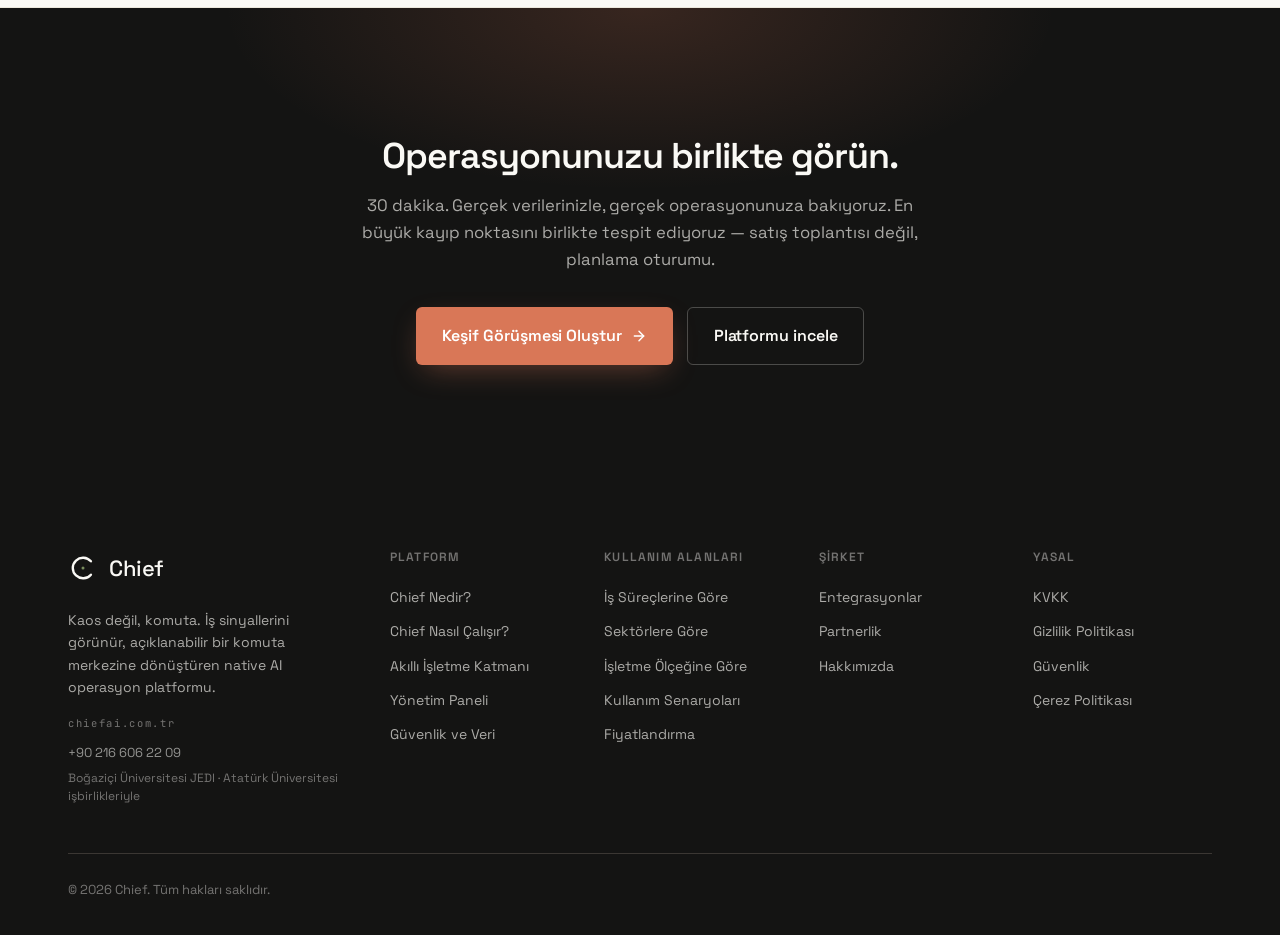
==== commit 1adc115b: "feat: Yasal sayfalar — KVKK, Gizlilik, Güvenlik, Çerez; footer-bottom temizlendi" ====
--- a/index-v2.html
+++ b/index-v2.html
@@ -1056,14 +1056,10 @@
       <div class="footer-col" id="fc-platform"></div>
       <div class="footer-col" id="fc-kullanim-alanlari"></div>
       <div class="footer-col" id="fc-sirket"></div>
+      <div class="footer-col" id="fc-yasal"></div>
     </div>
     <div class="footer-bottom">
       <span>© 2026 Chief. Tüm hakları saklıdır.</span>
-      <div class="footer-legal">
-        <a href="#/hakkimizda">Hakkımızda</a>
-        <a href="#/platform/guvenlik-ve-veri-yaklasimi">Güvenlik</a>
-        <a href="#" data-cal="open">İletişim</a>
-      </div>
     </div>
   </div>
 </footer>
--- a/chief.css
+++ b/chief.css
@@ -502,6 +502,8 @@
 .mobile-toggle { position: relative; }
 .mobile-toggle .icon-close { display: none; }
 .mobile-toggle.is-open { opacity: 0; pointer-events: none; }
+
+.prose-col { max-width: 720px; }
 
 /* ===== HAKKIMIZDA ===== */
 .hk-para { font-size: 17px; line-height: 1.85; color: var(--t-body); margin: 0 0 24px; }
